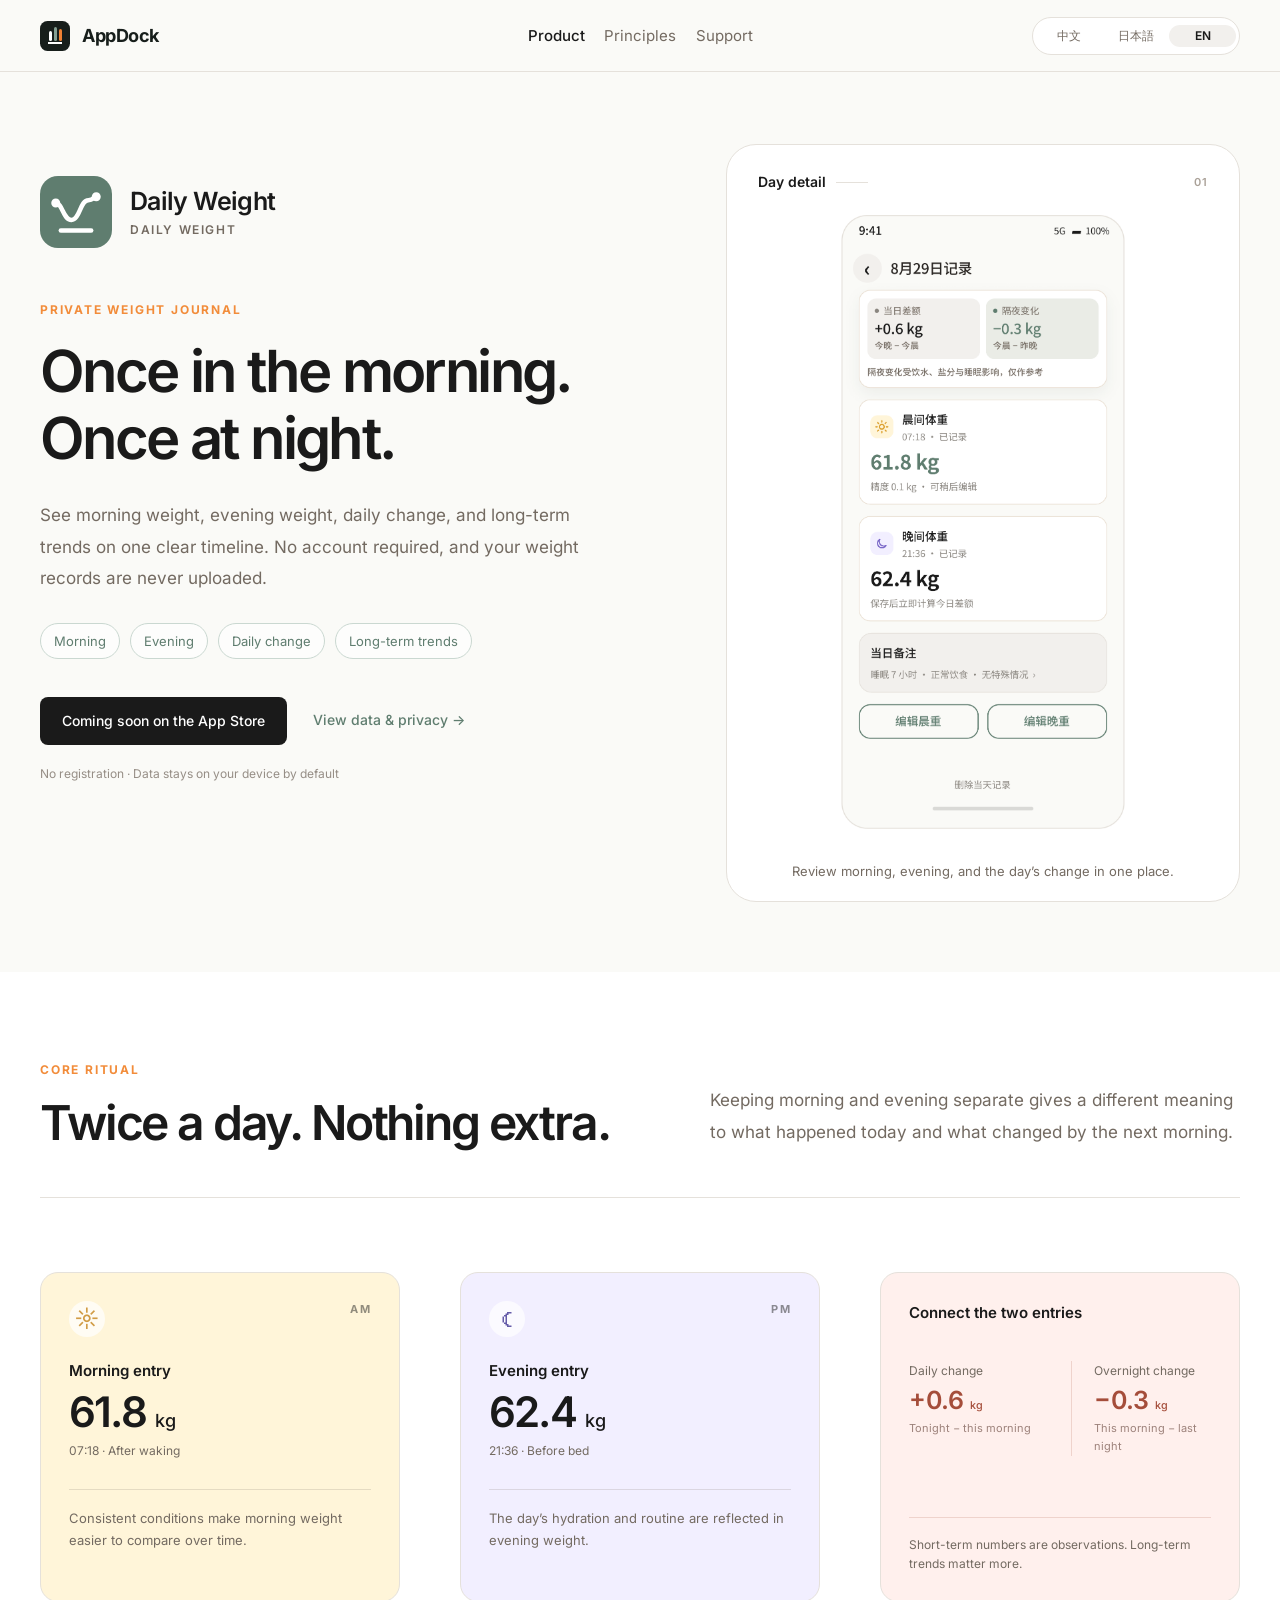
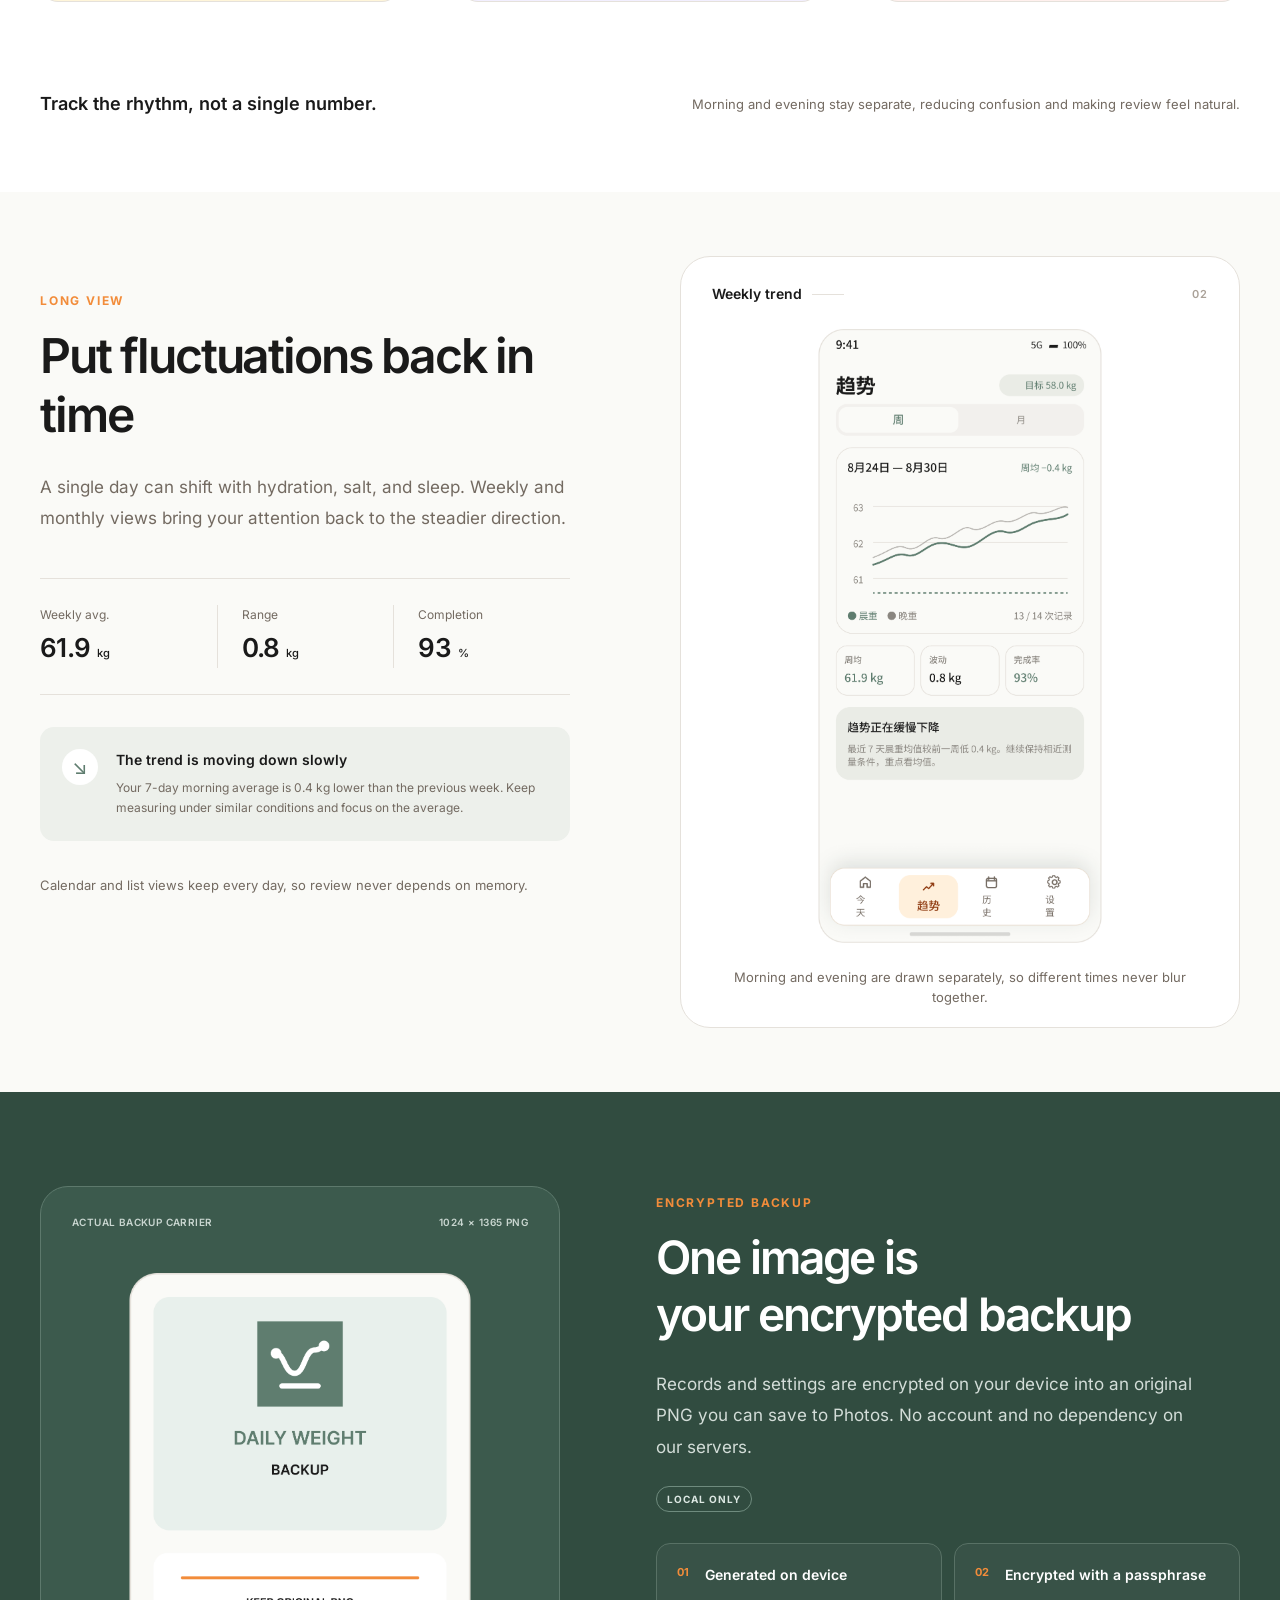
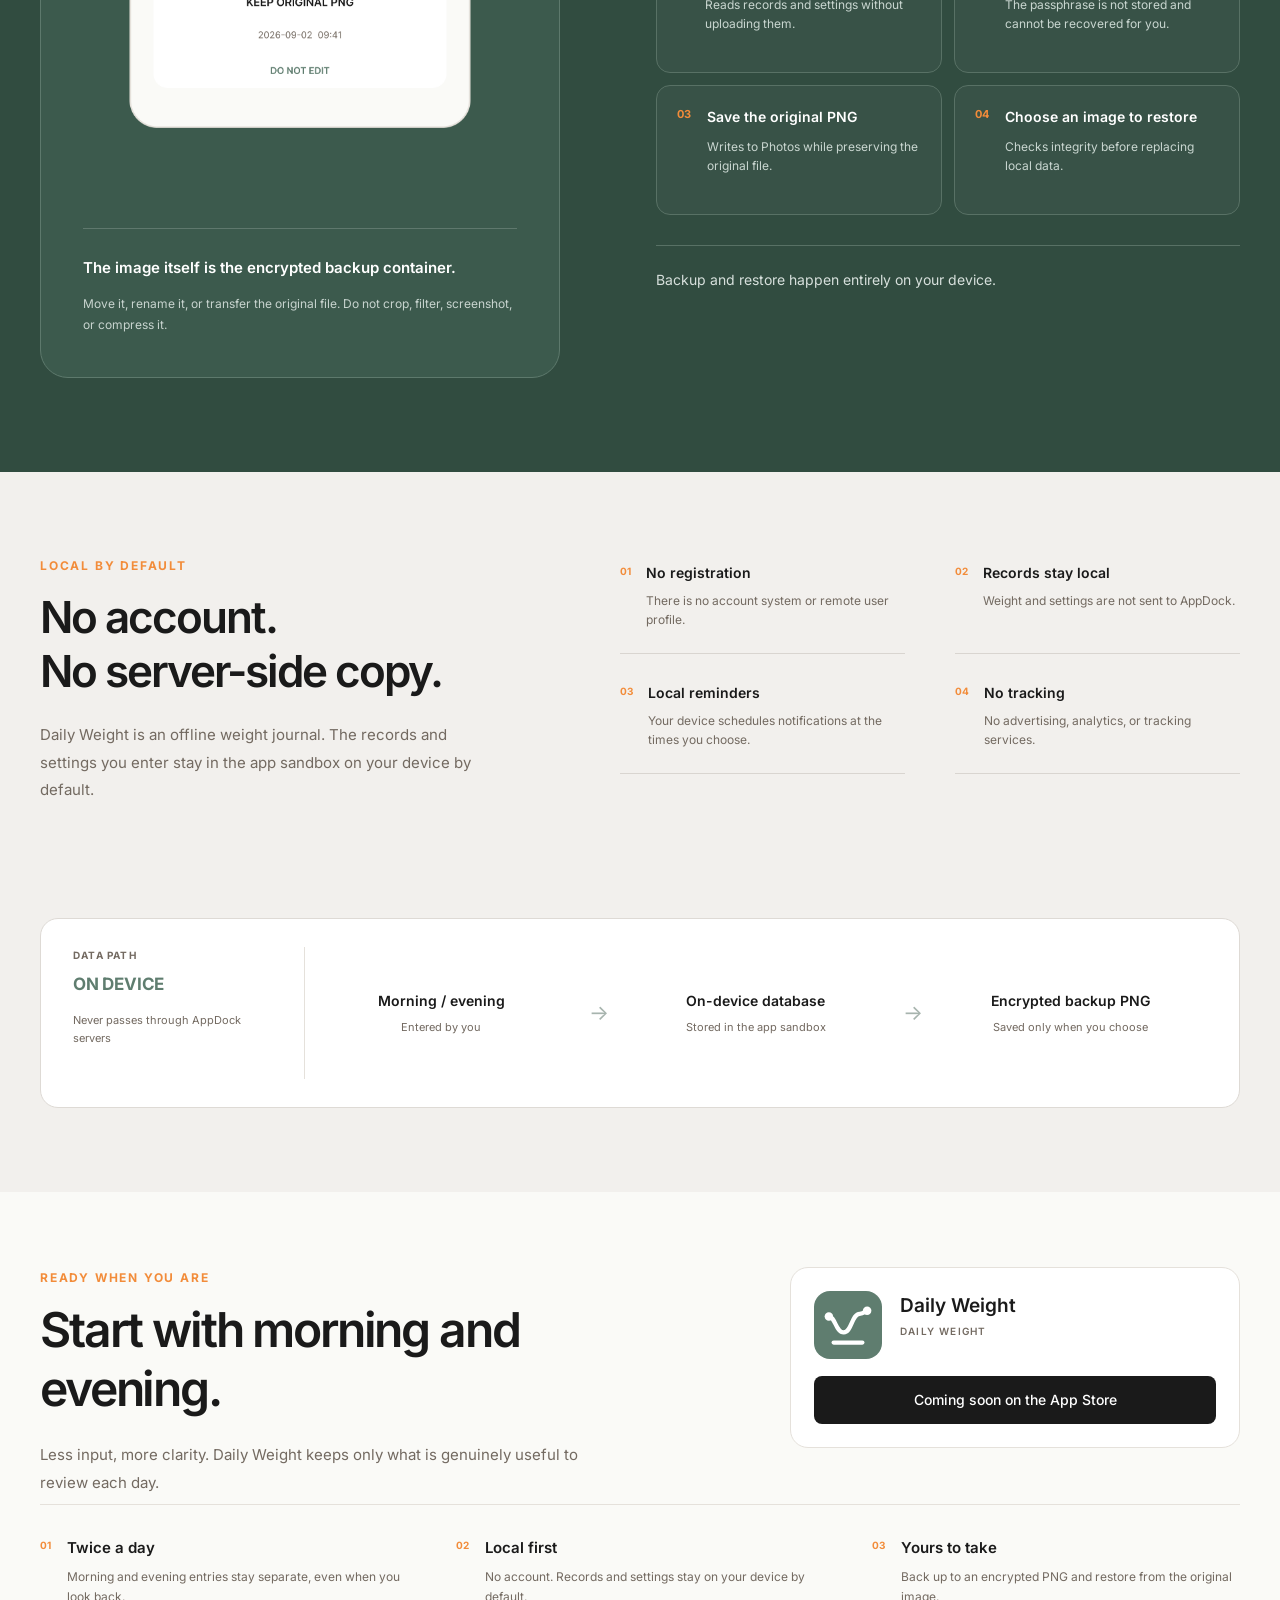
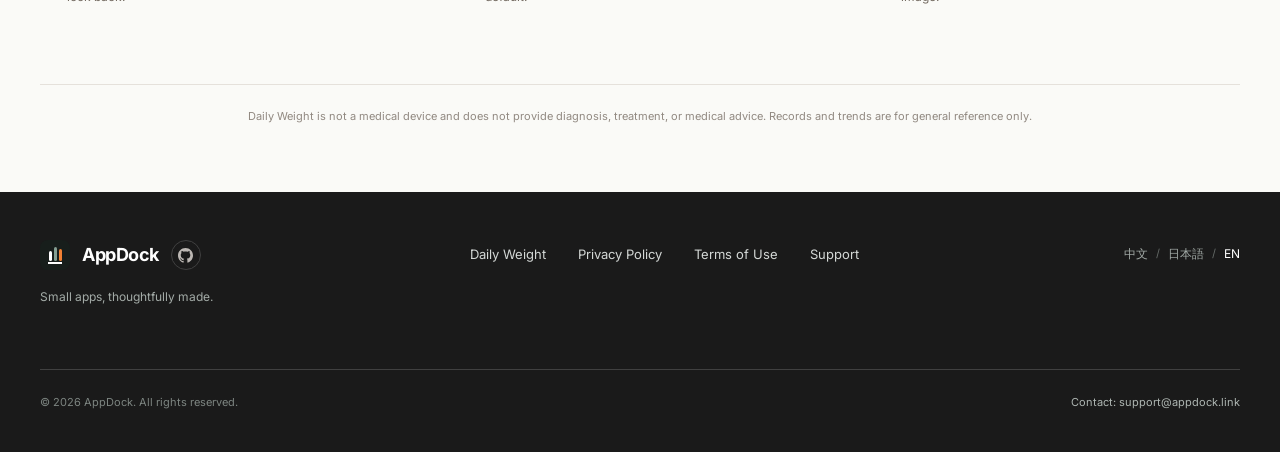
==== dailyWeight/index.html @ 4259194f "更新网页介绍" ====
<!doctype html>
<html lang="zh-CN">

<head>
  <meta charset="utf-8" />
  <meta name="viewport" content="width=device-width, initial-scale=1" />
  <meta name="theme-color" content="#fafaf7" />
  <meta name="description" content="朝夕体重是一款本地优先的早晚体重记录工具。无需账户，记录不上传，并支持加密 PNG 备份与恢复。"
    data-i18n-content="meta.description" />
  <meta property="og:type" content="website" />
  <meta property="og:site_name" content="AppDock" />
  <meta property="og:title" content="朝夕体重 — 每天早晚，各记一次" data-i18n-content="meta.title" />
  <meta property="og:description" content="把晨重、晚重、日内差额和长期趋势放在一条清晰的时间线上。" data-i18n-content="meta.descriptionShort" />
  <meta property="og:url" content="https://appdock.link/dailyWeight/" />
  <link rel="canonical" href="https://appdock.link/dailyWeight/" />
  <link rel="icon" href="./assets/images/app-icon.svg?v=3" type="image/svg+xml" sizes="any" />
  <link rel="alternate icon" href="./favicon.ico?v=1" sizes="32x32" />
  <link rel="apple-touch-icon" href="./apple-touch-icon.png?v=1" />
  <link rel="stylesheet" href="./styles.css" />
  <script src="./legal-documents.js" defer></script>
  <script src="./app.js" defer></script>
  <title data-i18n="meta.title">朝夕体重 — 每天早晚，各记一次</title>
</head>

<body>
  <a class="skip-link" href="#main" data-i18n="a11y.skip">跳到主要内容</a>

  <header class="site-header">
    <div class="header-inner">
      <a class="brand" href="../" aria-label="AppDock">
        <span class="brand-mark" aria-hidden="true">
          <span class="brand-bars">
            <i></i><i></i><i></i>
          </span>
          <span class="brand-baseline"></span>
        </span>
        <span class="brand-word">AppDock</span>
      </a>

      <nav class="main-nav" aria-label="Primary" data-i18n-aria-label="a11y.primaryNav">
        <a class="is-active" href="#product" data-i18n="nav.product">产品</a>
        <a href="#principles" data-i18n="nav.principles">设计原则</a>
        <a href="#support" data-i18n="nav.support">支持</a>
      </nav>

      <div class="language-switcher" role="group" aria-label="Language" data-i18n-aria-label="a11y.language">
        <button type="button" data-locale="zh-CN" aria-pressed="true">中文</button>
        <button type="button" data-locale="ja" aria-pressed="false">日本語</button>
        <button type="button" data-locale="en" aria-pressed="false">EN</button>
      </div>
    </div>
  </header>

  <main id="main">
    <section class="hero section-offwhite" id="product">
      <div class="section-inner hero-inner">
        <div class="hero-copy">
          <div class="product-lockup">
            <img class="product-icon" src="./assets/images/app-icon.svg" alt="" width="72" height="72" />
            <div>
              <p class="product-name" data-i18n="product.name">朝夕体重</p>
              <p class="product-name-en">DAILY WEIGHT</p>
            </div>
          </div>
          <p class="eyebrow" data-i18n="hero.eyebrow">PRIVATE WEIGHT JOURNAL</p>
          <h1 data-i18n="hero.title">每天早晚，各记一次。</h1>
          <p class="hero-description" data-i18n="hero.description">
            把晨重、晚重、日内差额和长期趋势放在一条清晰的时间线上。无需账户，也不上传你的体重记录。
          </p>
          <ul class="feature-chips" aria-label="Features" data-i18n-aria-label="a11y.features">
            <li data-i18n="hero.chipMorning">晨重</li>
            <li data-i18n="hero.chipEvening">晚重</li>
            <li data-i18n="hero.chipDelta">日内差额</li>
            <li data-i18n="hero.chipTrend">长期趋势</li>
          </ul>
          <div class="hero-actions">
            <span class="store-button" aria-disabled="true" data-i18n="common.comingSoon">App Store 即将上线</span>
            <a class="text-link" href="#privacy" data-i18n="hero.privacyLink">查看数据与隐私 →</a>
          </div>
          <p class="local-note" data-i18n="hero.localNote">无需注册 · 数据默认只保存在本机</p>
        </div>

        <figure class="product-stage hero-stage">
          <span class="stage-index">01</span>
          <div class="stage-heading">
            <span data-i18n="hero.stageTitle">一日详情</span>
            <i></i>
          </div>
          <img class="phone-screen" src="./assets/images/day-detail.png?v=3x" width="283" height="614" alt="朝夕体重的一日详情画面"
            data-i18n-alt="hero.stageAlt" />
          <figcaption data-i18n="hero.stageCaption">晨重、晚重与当日差额，在同一页完成回看。</figcaption>
        </figure>
      </div>
    </section>

    <section class="rhythm section-white" id="principles">
      <div class="section-inner rhythm-inner">
        <div class="section-heading rhythm-heading">
          <div>
            <p class="eyebrow" data-i18n="rhythm.eyebrow">CORE RITUAL</p>
            <h2 data-i18n="rhythm.title">一日两次，信息不过载</h2>
          </div>
          <p class="section-intro" data-i18n="rhythm.intro">
            朝与晚分别记录，让“当天发生了什么”和“下一次醒来发生了什么”拥有不同的含义。
          </p>
        </div>

        <div class="rhythm-cards">
          <article class="record-card morning-card">
            <div class="card-topline">
              <span class="time-symbol sun" aria-hidden="true">☼</span>
              <span class="period-code">AM</span>
            </div>
            <p class="card-kicker" data-i18n="rhythm.morningLabel">晨间记录</p>
            <p class="weight-value">61.8 <small>kg</small></p>
            <p class="record-meta" data-i18n="rhythm.morningMeta">07:18 · 起床后</p>
            <div class="card-rule"></div>
            <p class="card-copy" data-i18n="rhythm.morningCopy">固定条件，让晨重更适合长期比较。</p>
          </article>

          <article class="record-card evening-card">
            <div class="card-topline">
              <span class="time-symbol moon" aria-hidden="true">☾</span>
              <span class="period-code">PM</span>
            </div>
            <p class="card-kicker" data-i18n="rhythm.eveningLabel">晚间记录</p>
            <p class="weight-value">62.4 <small>kg</small></p>
            <p class="record-meta" data-i18n="rhythm.eveningMeta">21:36 · 睡前</p>
            <div class="card-rule"></div>
            <p class="card-copy" data-i18n="rhythm.eveningCopy">同一天的饮水与作息，会反映在晚重中。</p>
          </article>

          <article class="record-card summary-card">
            <p class="card-kicker" data-i18n="rhythm.summaryLabel">把两次记录连起来</p>
            <dl class="delta-list">
              <div>
                <dt data-i18n="rhythm.dayDelta">当天差额</dt>
                <dd>+0.6 <small>kg</small></dd>
                <span data-i18n="rhythm.dayDeltaFormula">今晚 − 今晨</span>
              </div>
              <div>
                <dt data-i18n="rhythm.overnightDelta">隔夜变化</dt>
                <dd>−0.3 <small>kg</small></dd>
                <span data-i18n="rhythm.overnightFormula">今晨 − 昨晚</span>
              </div>
            </dl>
            <p class="summary-note" data-i18n="rhythm.summaryNote">短期数值仅供观察，长期趋势更重要。</p>
          </article>
        </div>

        <div class="rhythm-bottom">
          <p data-i18n="rhythm.bottomTitle">记录的是节律，不是一次性的数字。</p>
          <span data-i18n="rhythm.bottomCopy">晨重与晚重分开呈现，减少误读，也让回看更自然。</span>
        </div>
      </div>
    </section>

    <section class="trends section-offwhite">
      <div class="section-inner trends-inner">
        <div class="trends-copy">
          <p class="eyebrow" data-i18n="trends.eyebrow">LONG VIEW</p>
          <h2 data-i18n="trends.title">把波动放回时间里</h2>
          <p class="section-intro" data-i18n="trends.intro">
            单日变化容易受到饮水、盐分和作息影响。周与月的视图，把注意力重新放到更稳定的方向上。
          </p>
          <dl class="metrics">
            <div>
              <dt data-i18n="trends.weekAverage">周均</dt>
              <dd>61.9 <small>kg</small></dd>
            </div>
            <div>
              <dt data-i18n="trends.fluctuation">波动</dt>
              <dd>0.8 <small>kg</small></dd>
            </div>
            <div>
              <dt data-i18n="trends.completion">完成率</dt>
              <dd>93 <small>%</small></dd>
            </div>
          </dl>
          <div class="insight-card">
            <span class="insight-mark" aria-hidden="true">↘</span>
            <div>
              <p data-i18n="trends.insightTitle">趋势正在缓慢下降</p>
              <span data-i18n="trends.insightCopy">最近 7 天晨重均值较前一周低 0.4 kg。继续保持相近测量条件，重点看均值。</span>
            </div>
          </div>
          <p class="history-note" data-i18n="trends.historyNote">日历与列表保留每一天，回看时不必依赖记忆。</p>
        </div>

        <figure class="product-stage trends-stage">
          <span class="stage-index">02</span>
          <div class="stage-heading">
            <span data-i18n="trends.stageTitle">周趋势</span>
            <i></i>
          </div>
          <img class="phone-screen" src="./assets/images/weekly-trend.png?v=3x" width="283" height="614"
            alt="朝夕体重的周趋势画面" data-i18n-alt="trends.stageAlt" />
          <figcaption data-i18n="trends.stageCaption">晨重与晚重分开绘制，避免把两个时段混为一谈。</figcaption>
        </figure>
      </div>
    </section>

    <section class="backup">
      <div class="section-inner backup-inner">
        <figure class="backup-stage">
          <div class="backup-stage-head">
            <span>ACTUAL BACKUP CARRIER</span>
            <span>1024 × 1365 PNG</span>
          </div>
          <img id="backup-carrier" src="./assets/images/backup-zh-CN.png?v=3x" width="341" height="455"
            alt="朝夕体重加密备份 PNG" data-i18n-alt="backup.imageAlt" />
          <figcaption>
            <strong data-i18n="backup.annotation">这张图片本身就是加密备份容器。</strong>
            <span data-i18n="backup.rules">可以移动、重命名或作为原始文件传输；不要裁剪、滤镜、截图或压缩。</span>
          </figcaption>
        </figure>

        <div class="backup-copy">
          <p class="eyebrow" data-i18n="backup.eyebrow">ENCRYPTED BACKUP</p>
          <h2>
            <span data-i18n="backup.titleLine1">一张图片，</span><br />
            <span data-i18n="backup.titleLine2">就是你的加密备份</span>
          </h2>
          <p class="section-intro" data-i18n="backup.intro">
            记录与设置在设备上被加密，生成一张可以保存到系统相册的原始 PNG。没有账号，也不依赖我们的服务器。
          </p>
          <span class="local-badge">LOCAL ONLY</span>
          <ol class="backup-steps">
            <li>
              <span>01</span>
              <div><strong data-i18n="backup.step1Title">在本机生成</strong>
                <p data-i18n="backup.step1Copy">读取记录与设置，不上传。</p>
              </div>
            </li>
            <li>
              <span>02</span>
              <div><strong data-i18n="backup.step2Title">使用口令加密</strong>
                <p data-i18n="backup.step2Copy">口令不保存，也无法代找回。</p>
              </div>
            </li>
            <li>
              <span>03</span>
              <div><strong data-i18n="backup.step3Title">保存原始 PNG</strong>
                <p data-i18n="backup.step3Copy">写入系统相册，保留原图。</p>
              </div>
            </li>
            <li>
              <span>04</span>
              <div><strong data-i18n="backup.step4Title">选择图片恢复</strong>
                <p data-i18n="backup.step4Copy">验证完整性后再覆盖本机数据。</p>
              </div>
            </li>
          </ol>
          <p class="backup-bottom" data-i18n="backup.bottom">备份与恢复，全程在你的设备上完成。</p>
        </div>
      </div>
    </section>

    <section class="privacy" id="privacy">
      <div class="section-inner privacy-inner">
        <div class="privacy-copy">
          <p class="eyebrow" data-i18n="privacy.eyebrow">LOCAL BY DEFAULT</p>
          <h2>
            <span data-i18n="privacy.titleLine1">没有账户，</span><br />
            <span data-i18n="privacy.titleLine2">也没有服务器副本</span>
          </h2>
          <p class="section-intro" data-i18n="privacy.intro">
            朝夕体重是一款离线体重记录工具。你输入的记录与设置默认只保存在设备的 App 沙盒中。
          </p>
        </div>

        <ol class="privacy-facts">
          <li><span>01</span>
            <div><strong data-i18n="privacy.fact1Title">无需注册</strong>
              <p data-i18n="privacy.fact1Copy">没有账号体系或远程用户档案。</p>
            </div>
          </li>
          <li><span>02</span>
            <div><strong data-i18n="privacy.fact2Title">记录不上传</strong>
              <p data-i18n="privacy.fact2Copy">体重与设置不发送到 AppDock。</p>
            </div>
          </li>
          <li><span>03</span>
            <div><strong data-i18n="privacy.fact3Title">本地提醒</strong>
              <p data-i18n="privacy.fact3Copy">由设备按设定时间安排通知。</p>
            </div>
          </li>
          <li><span>04</span>
            <div><strong data-i18n="privacy.fact4Title">不做追踪</strong>
              <p data-i18n="privacy.fact4Copy">没有广告、分析或追踪服务。</p>
            </div>
          </li>
        </ol>

        <div class="data-path" aria-label="Data path" data-i18n-aria-label="privacy.dataPathLabel">
          <div class="data-path-title">
            <span>DATA PATH</span>
            <strong>ON DEVICE</strong>
            <p data-i18n="privacy.serverNote">不经过 AppDock 服务器</p>
          </div>
          <div class="path-node">
            <strong data-i18n="privacy.inputTitle">晨重 / 晚重</strong>
            <span data-i18n="privacy.inputCopy">用户主动输入</span>
          </div>
          <i class="path-arrow" aria-hidden="true">→</i>
          <div class="path-node">
            <strong data-i18n="privacy.databaseTitle">本机数据库</strong>
            <span data-i18n="privacy.databaseCopy">保存在 App 沙盒</span>
          </div>
          <i class="path-arrow" aria-hidden="true">→</i>
          <div class="path-node">
            <strong data-i18n="privacy.pngTitle">加密备份 PNG</strong>
            <span data-i18n="privacy.pngCopy">用户主动保存</span>
          </div>
        </div>
      </div>
    </section>

    <section class="closing" id="support">
      <div class="section-inner closing-inner">
        <div class="closing-copy">
          <p class="eyebrow" data-i18n="closing.eyebrow">READY WHEN YOU ARE</p>
          <h2 data-i18n="closing.title">从今天开始，记录早晚。</h2>
          <p class="section-intro" data-i18n="closing.intro">少一点输入，多一点清楚。朝夕体重只保留每天真正需要回看的信息。</p>
        </div>
        <div class="closing-product">
          <img src="./assets/images/app-icon.svg" alt="" width="68" height="68" />
          <div>
            <strong data-i18n="product.name">朝夕体重</strong>
            <span>DAILY WEIGHT</span>
          </div>
          <span class="store-button" aria-disabled="true" data-i18n="common.comingSoon">App Store 即将上线</span>
        </div>
        <ol class="promises">
          <li><span>01</span>
            <div><strong data-i18n="closing.promise1Title">每天两次</strong>
              <p data-i18n="closing.promise1Copy">晨重与晚重分开记录，回看不混淆。</p>
            </div>
          </li>
          <li><span>02</span>
            <div><strong data-i18n="closing.promise2Title">本地优先</strong>
              <p data-i18n="closing.promise2Copy">无需账号，记录与设置默认留在设备。</p>
            </div>
          </li>
          <li><span>03</span>
            <div><strong data-i18n="closing.promise3Title">可以带走</strong>
              <p data-i18n="closing.promise3Copy">用加密 PNG 备份，并从原图恢复。</p>
            </div>
          </li>
        </ol>
        <p class="medical-note" data-i18n="closing.medicalNote">
          朝夕体重不是医疗器械，不提供诊断、治疗或医疗建议；记录与趋势仅供一般参考。
        </p>
      </div>
    </section>
  </main>

  <footer class="site-footer">
    <div class="section-inner footer-inner">
      <div class="footer-brand">
        <div class="footer-brand-row">
          <a class="brand brand-dark" href="../" aria-label="AppDock">
            <span class="brand-mark" aria-hidden="true"><span class="brand-bars"><i></i><i></i><i></i></span><span
                class="brand-baseline"></span></span>
            <span class="brand-word">AppDock</span>
          </a>
          <a class="footer-github-link" href="https://github.com/LinHaobo0221" target="_blank" rel="noopener noreferrer"
            aria-label="GitHub — LinHaobo0221" title="GitHub — LinHaobo0221">
            <img src="../assets/social/github-mark.svg" alt="" width="15" height="15" />
          </a>
        </div>
        <p>Small apps, thoughtfully made.</p>
      </div>
      <nav class="footer-nav" aria-label="Footer" data-i18n-aria-label="a11y.footerNav">
        <a href="#product" data-i18n="product.name">朝夕体重</a>
        <button type="button" data-i18n="footer.privacy" data-legal-open="privacy" aria-haspopup="dialog"
          aria-controls="legal-modal">隐私政策</button>
        <button type="button" data-i18n="footer.terms" data-legal-open="terms" aria-haspopup="dialog"
          aria-controls="legal-modal">使用条款</button>
        <a href="mailto:support@appdock.link" data-i18n="nav.support">支持</a>
      </nav>
      <div class="footer-languages" aria-label="Language" data-i18n-aria-label="a11y.language">
        <button type="button" data-locale="zh-CN">中文</button><span>/</span>
        <button type="button" data-locale="ja">日本語</button><span>/</span>
        <button type="button" data-locale="en">EN</button>
      </div>
      <div class="footer-bottom">
        <span>© 2026 AppDock. All rights reserved.</span>
        <a class="footer-contact" href="mailto:support@appdock.link">
          <span data-i18n="footer.contact">联系我们：</span><span>support@appdock.link</span>
        </a>
      </div>
    </div>
  </footer>

  <div class="legal-modal" id="legal-modal" hidden>
    <div class="legal-modal-backdrop" data-legal-dismiss aria-hidden="true"></div>
    <section class="legal-dialog" role="dialog" aria-modal="true" aria-labelledby="legal-dialog-title" tabindex="-1">
      <header class="legal-dialog-header">
        <div>
          <p class="legal-dialog-eyebrow">APPDOCK / DAILY WEIGHT</p>
          <h2 id="legal-dialog-title" data-legal-title>隐私政策与使用条款</h2>
        </div>
        <button class="legal-close-button" type="button" data-legal-dismiss>
          <span data-legal-close-label>关闭</span>
          <svg width="16" height="16" viewBox="0 0 16 16" fill="none" aria-hidden="true">
            <path d="M3.5 3.5L12.5 12.5M12.5 3.5L3.5 12.5" stroke="currentColor" stroke-width="1.5"
              stroke-linecap="round" />
          </svg>
        </button>
      </header>

      <div class="legal-tabs" role="tablist">
        <button id="legal-tab-privacy" type="button" role="tab" data-legal-tab="privacy"
          aria-controls="legal-document-panel" aria-selected="true" tabindex="0">隐私政策</button>
        <button id="legal-tab-terms" type="button" role="tab" data-legal-tab="terms"
          aria-controls="legal-document-panel" aria-selected="false" tabindex="-1">使用条款</button>
      </div>

      <div class="legal-document-scroll" id="legal-document-panel" role="tabpanel" aria-labelledby="legal-tab-privacy"
        tabindex="0">
        <p class="legal-effective-date" data-legal-effective-date>生效日期：2026年9月2日</p>
        <div class="legal-document-sections" data-legal-sections></div>
      </div>
    </section>
  </div>
</body>

</html>
---- dailyWeight/styles.css ----
@font-face {
  font-family: "AppDock Inter";
  src: url("./assets/fonts/inter-400.ttf") format("truetype");
  font-style: normal;
  font-weight: 400;
  font-display: swap;
}

@font-face {
  font-family: "AppDock Inter";
  src: url("./assets/fonts/inter-500.ttf") format("truetype");
  font-style: normal;
  font-weight: 500;
  font-display: swap;
}

@font-face {
  font-family: "AppDock Inter";
  src: url("./assets/fonts/inter-600.ttf") format("truetype");
  font-style: normal;
  font-weight: 600;
  font-display: swap;
}

@font-face {
  font-family: "AppDock Inter";
  src: url("./assets/fonts/inter-700.ttf") format("truetype");
  font-style: normal;
  font-weight: 700;
  font-display: swap;
}

:root {
  --paper: #fafaf7;
  --white: #ffffff;
  --ink: #1a1a1a;
  --muted: #736a61;
  --green: #5f7d6f;
  --deep-green: #314c40;
  --stage-green: #3c5a4d;
  --green-border: #5d796c;
  --green-soft: #e8f0ec;
  --gray-soft: #f2f0ed;
  --border: #e5e1db;
  --orange: #f28c3a;
  --morning: #fff5d9;
  --morning-accent: #d19c45;
  --evening: #f2efff;
  --evening-accent: #645ba8;
  --delta: #fff0ed;
  --delta-accent: #a54d3a;
  --footer: #1a1a1a;
  --footer-muted: #a3aba7;
  --footer-rule: #404040;
  --font-latin: "AppDock Inter", Inter, -apple-system, BlinkMacSystemFont, "Segoe UI", sans-serif;
  --font-zh: "Noto Sans SC", "PingFang SC", "Microsoft YaHei", "Helvetica Neue", sans-serif;
  --font-ja: "Noto Sans JP", "Hiragino Sans", "Yu Gothic", YuGothic, "Helvetica Neue", sans-serif;
  --font-body: var(--font-zh);
}

html[lang="ja"] {
  --font-body: var(--font-ja);
}

html[lang="en"] {
  --font-body: var(--font-latin);
}

*,
*::before,
*::after {
  box-sizing: border-box;
}

html {
  scroll-behavior: smooth;
  background: var(--paper);
}

body {
  margin: 0;
  min-width: 320px;
  color: var(--ink);
  background: var(--paper);
  font-family: var(--font-body);
  font-size: 16px;
  line-height: 1.6;
  -webkit-font-smoothing: antialiased;
  text-rendering: optimizeLegibility;
}

body,
button,
a {
  font-family: var(--font-body);
}

button,
a {
  -webkit-tap-highlight-color: transparent;
}

a {
  color: inherit;
  text-decoration: none;
}

button {
  border: 0;
}

img {
  display: block;
  max-width: 100%;
}

p,
h1,
h2,
figure,
dl,
dd,
ol,
ul {
  margin: 0;
}

ol,
ul {
  padding: 0;
  list-style: none;
}

.skip-link {
  position: fixed;
  z-index: 100;
  top: 12px;
  left: 12px;
  padding: 8px 14px;
  color: var(--white);
  background: var(--ink);
  border-radius: 6px;
  transform: translateY(-150%);
}

.skip-link:focus {
  transform: translateY(0);
}

:focus-visible {
  outline: 2px solid var(--orange);
  outline-offset: 3px;
}

.section-inner,
.header-inner {
  position: relative;
  width: min(1200px, calc(100% - 48px));
  height: 100%;
  margin-inline: auto;
}

.site-header {
  position: relative;
  z-index: 20;
  height: 72px;
  background: var(--paper);
  border-bottom: 1px solid var(--border);
}

.header-inner {
  display: flex;
  align-items: center;
  justify-content: space-between;
}

.brand {
  display: inline-flex;
  align-items: center;
  gap: 12px;
  flex: 0 0 auto;
}

.brand-mark {
  display: flex;
  width: 30px;
  height: 30px;
  flex-direction: column;
  align-items: center;
  justify-content: center;
  gap: 1px;
  border-radius: 7.5px;
  background: #171e1b;
}

.brand-bars {
  display: flex;
  height: 14px;
  align-items: flex-end;
  gap: 2px;
}

.brand-bars i {
  display: block;
  width: 3px;
  border-radius: 2px;
}

.brand-bars i:nth-child(1) {
  height: 10px;
  background: #fff;
}

.brand-bars i:nth-child(2) {
  height: 14px;
  background: #849f92;
}

.brand-bars i:nth-child(3) {
  height: 12px;
  background: #f08133;
}

.brand-baseline {
  display: block;
  width: 14px;
  height: 2px;
  background: #fff;
}

.brand-word {
  color: #171e1b;
  font-family: var(--font-latin);
  font-size: 18px;
  font-weight: 700;
  line-height: 1;
  letter-spacing: -0.5px;
}

.main-nav {
  position: absolute;
  left: 50%;
  display: flex;
  align-items: center;
  gap: 16px;
  transform: translateX(-50%);
}

.main-nav a {
  min-width: 64px;
  padding-block: 20px;
  color: var(--muted);
  font-size: 15px;
  line-height: 24px;
  text-align: center;
}

.main-nav a.is-active {
  color: var(--ink);
  font-weight: 500;
}

.language-switcher {
  display: grid;
  width: 208px;
  height: 38px;
  grid-template-columns: repeat(3, 1fr);
  align-items: center;
  padding: 3px;
  border: 1px solid var(--border);
  border-radius: 19px;
  background: var(--white);
}

.language-switcher button,
.footer-languages button {
  cursor: pointer;
  color: var(--muted);
  background: transparent;
  font-family: var(--font-latin);
  font-size: 12px;
  line-height: 20px;
}

.language-switcher button[aria-pressed="true"] {
  color: var(--ink);
  background: var(--gray-soft);
  border-radius: 15px;
  font-weight: 600;
}

.section-offwhite {
  background: var(--paper);
}

.section-white {
  background: var(--white);
}

.eyebrow {
  color: var(--orange);
  font-family: var(--font-latin);
  font-size: 12px;
  font-weight: 700;
  line-height: 1.4;
  letter-spacing: 1.8px;
}

h1,
h2 {
  font-weight: 600;
  letter-spacing: -0.045em;
}

h1 {
  font-size: 58px;
  line-height: 1.16;
}

h2 {
  font-size: 48px;
  line-height: 1.24;
}

.section-intro,
.hero-description {
  color: var(--muted);
  font-size: 17px;
  line-height: 1.85;
}

.hero {
  height: 900px;
  overflow: hidden;
}

.hero-copy {
  position: absolute;
  top: 104px;
  left: 0;
  width: 590px;
}

.product-lockup {
  display: flex;
  align-items: center;
  gap: 18px;
  margin-bottom: 54px;
}

.product-icon {
  width: 72px;
  height: 72px;
  flex: 0 0 auto;
  border-radius: 18px;
}

.product-name {
  font-size: 25px;
  font-weight: 600;
  line-height: 1.3;
  letter-spacing: -0.03em;
}

.product-name-en {
  margin-top: 4px;
  color: var(--muted);
  font-family: var(--font-latin);
  font-size: 12px;
  font-weight: 600;
  line-height: 1.4;
  letter-spacing: 1.6px;
}

.hero-copy h1 {
  margin-top: 19px;
}

.hero-description {
  width: 545px;
  margin-top: 28px;
}

.feature-chips {
  display: flex;
  flex-wrap: wrap;
  gap: 10px;
  margin-top: 28px;
}

.feature-chips li {
  padding: 7px 13px;
  color: var(--green);
  border: 1px solid #cad8d1;
  border-radius: 999px;
  background: rgba(255, 255, 255, 0.7);
  font-size: 13px;
  line-height: 20px;
}

.hero-actions {
  display: flex;
  align-items: center;
  gap: 26px;
  margin-top: 38px;
}

.store-button {
  display: inline-flex;
  min-height: 48px;
  align-items: center;
  justify-content: center;
  padding: 0 22px;
  color: var(--white);
  border-radius: 8px;
  background: var(--ink);
  font-size: 14px;
  font-weight: 500;
  line-height: 1;
}

.text-link {
  color: var(--green);
  font-size: 14px;
  font-weight: 500;
}

.local-note {
  margin-top: 19px;
  color: #968e86;
  font-size: 12px;
}

.product-stage {
  position: absolute;
  overflow: hidden;
  border: 1px solid var(--border);
  border-radius: 30px;
  background: var(--white);
}

.hero-stage {
  top: 72px;
  right: 0;
  width: 514px;
  height: 758px;
}

.stage-index {
  position: absolute;
  z-index: 2;
  top: 29px;
  right: 31px;
  color: #aaa198;
  font-family: var(--font-latin);
  font-size: 11px;
  font-weight: 600;
  letter-spacing: 1px;
}

.stage-heading {
  position: absolute;
  z-index: 2;
  top: 26px;
  left: 31px;
  display: flex;
  align-items: center;
  gap: 10px;
  color: var(--ink);
  font-size: 14px;
  font-weight: 600;
}

.stage-heading i {
  display: block;
  width: 32px;
  height: 1px;
  background: var(--border);
}

.phone-screen {
  position: absolute;
  left: 50%;
  width: 283px;
  height: 614px;
  object-fit: contain;
  transform: translateX(-50%);
}

.hero-stage .phone-screen {
  top: 70px;
}

.product-stage figcaption {
  position: absolute;
  right: 28px;
  bottom: 20px;
  left: 28px;
  color: var(--muted);
  font-size: 13px;
  line-height: 1.55;
  text-align: center;
}

.rhythm {
  height: 820px;
}

.rhythm-heading {
  position: absolute;
  top: 90px;
  left: 0;
  display: grid;
  width: 100%;
  grid-template-columns: 1fr 530px;
  gap: 100px;
  align-items: end;
  padding-bottom: 45px;
  border-bottom: 1px solid var(--border);
}

.section-heading h2 {
  margin-top: 14px;
}

.rhythm-heading .section-intro {
  padding-bottom: 4px;
}

.rhythm-cards {
  position: absolute;
  top: 300px;
  left: 0;
  display: grid;
  width: 100%;
  grid-template-columns: repeat(3, 1fr);
  gap: 60px;
}

.record-card {
  position: relative;
  height: 330px;
  padding: 28px;
  overflow: hidden;
  border: 1px solid var(--border);
  border-radius: 18px;
}

.morning-card {
  background: var(--morning);
}

.evening-card {
  background: var(--evening);
}

.summary-card {
  background: var(--delta);
}

.card-topline {
  display: flex;
  align-items: flex-start;
  justify-content: space-between;
}

.time-symbol {
  display: inline-flex;
  width: 36px;
  height: 36px;
  align-items: center;
  justify-content: center;
  border-radius: 50%;
  background: rgba(255, 255, 255, 0.72);
  font-family: var(--font-latin);
  font-size: 24px;
  line-height: 1;
}

.sun {
  color: var(--morning-accent);
}

.moon {
  color: var(--evening-accent);
}

.period-code {
  color: rgba(26, 26, 26, 0.48);
  font-family: var(--font-latin);
  font-size: 11px;
  font-weight: 700;
  letter-spacing: 1.5px;
}

.card-kicker {
  margin-top: 22px;
  font-size: 15px;
  font-weight: 600;
}

.weight-value {
  margin-top: 4px;
  font-family: var(--font-latin);
  font-size: 42px;
  font-weight: 600;
  line-height: 1.2;
  letter-spacing: -1.8px;
}

.weight-value small,
.delta-list dd small,
.metrics dd small {
  font-size: 0.43em;
  font-weight: 500;
  letter-spacing: 0;
}

.record-meta {
  margin-top: 4px;
  color: var(--muted);
  font-size: 12px;
}

.card-rule {
  height: 1px;
  margin-top: 28px;
  background: rgba(115, 106, 97, 0.19);
}

.card-copy {
  margin-top: 17px;
  color: var(--muted);
  font-size: 13px;
  line-height: 1.7;
}

.summary-card .card-kicker {
  margin-top: 0;
}

.delta-list {
  display: grid;
  grid-template-columns: 1fr 1fr;
  gap: 22px;
  margin-top: 36px;
}

.delta-list > div + div {
  padding-left: 22px;
  border-left: 1px solid rgba(165, 77, 58, 0.18);
}

.delta-list dt {
  color: var(--muted);
  font-size: 12px;
}

.delta-list dd {
  margin-top: 5px;
  color: var(--delta-accent);
  font-family: var(--font-latin);
  font-size: 25px;
  font-weight: 600;
  line-height: 1.25;
}

.delta-list span {
  display: block;
  margin-top: 4px;
  color: #9d827b;
  font-size: 11px;
}

.summary-note {
  position: absolute;
  right: 28px;
  bottom: 28px;
  left: 28px;
  padding-top: 17px;
  color: var(--muted);
  border-top: 1px solid rgba(165, 77, 58, 0.18);
  font-size: 12px;
}

.rhythm-bottom {
  position: absolute;
  right: 0;
  bottom: 73px;
  left: 0;
  display: flex;
  align-items: center;
  justify-content: space-between;
}

.rhythm-bottom p {
  font-size: 18px;
  font-weight: 600;
}

.rhythm-bottom span {
  color: var(--muted);
  font-size: 13px;
}

.trends {
  height: 900px;
  overflow: hidden;
}

.trends-copy {
  position: absolute;
  top: 101px;
  left: 0;
  width: 530px;
}

.trends-copy h2 {
  margin-top: 16px;
}

.trends-copy > .section-intro {
  margin-top: 27px;
}

.metrics {
  display: grid;
  grid-template-columns: repeat(3, 1fr);
  margin-top: 43px;
  padding-block: 26px;
  border-top: 1px solid var(--border);
  border-bottom: 1px solid var(--border);
}

.metrics > div + div {
  padding-left: 24px;
  border-left: 1px solid var(--border);
}

.metrics dt {
  color: var(--muted);
  font-size: 12px;
}

.metrics dd {
  margin-top: 3px;
  font-family: var(--font-latin);
  font-size: 26px;
  font-weight: 600;
  letter-spacing: -0.6px;
}

.insight-card {
  display: flex;
  gap: 18px;
  margin-top: 32px;
  padding: 22px;
  border-radius: 14px;
  background: #edf0eb;
}

.insight-mark {
  display: flex;
  width: 36px;
  height: 36px;
  flex: 0 0 auto;
  align-items: center;
  justify-content: center;
  color: var(--green);
  border-radius: 50%;
  background: var(--white);
  font-family: var(--font-latin);
  font-size: 20px;
}

.insight-card p {
  font-size: 14px;
  font-weight: 600;
}

.insight-card div > span {
  display: block;
  margin-top: 6px;
  color: var(--muted);
  font-size: 12px;
  line-height: 1.7;
}

.history-note {
  margin-top: 34px;
  color: var(--muted);
  font-size: 13px;
}

.trends-stage {
  top: 64px;
  right: 0;
  width: 560px;
  height: 772px;
}

.trends-stage .phone-screen {
  top: 72px;
}

.backup {
  height: 980px;
  color: var(--white);
  overflow: hidden;
  background: var(--deep-green);
}

.backup-stage {
  position: absolute;
  top: 94px;
  left: 0;
  width: 520px;
  height: 792px;
  overflow: hidden;
  border: 1px solid var(--green-border);
  border-radius: 28px;
  background: var(--stage-green);
}

.backup-stage-head {
  position: absolute;
  top: 27px;
  right: 31px;
  left: 31px;
  display: flex;
  justify-content: space-between;
  color: #c9d6d0;
  font-family: var(--font-latin);
  font-size: 10px;
  font-weight: 600;
  letter-spacing: 0.4px;
}

.backup-stage > img {
  position: absolute;
  top: 86px;
  left: 50%;
  width: 341px;
  height: 455px;
  object-fit: contain;
  transform: translateX(-50%);
}

.backup-stage figcaption {
  position: absolute;
  right: 42px;
  bottom: 42px;
  left: 42px;
  padding-top: 27px;
  border-top: 1px solid rgba(255, 255, 255, 0.18);
}

.backup-stage figcaption strong,
.backup-stage figcaption span {
  display: block;
}

.backup-stage figcaption strong {
  font-size: 15px;
  font-weight: 600;
}

.backup-stage figcaption span {
  margin-top: 13px;
  color: #c8d4cf;
  font-size: 12px;
  line-height: 1.75;
}

.backup-copy {
  position: absolute;
  top: 103px;
  right: 0;
  width: 584px;
}

.backup-copy h2 {
  margin-top: 17px;
  color: var(--white);
  font-size: 46px;
}

.backup-copy > .section-intro {
  width: 555px;
  margin-top: 26px;
  color: #d3ddd8;
}

.local-badge {
  display: inline-flex;
  height: 26px;
  align-items: center;
  margin-top: 23px;
  padding-inline: 10px;
  color: #dce7e2;
  border: 1px solid #6f8b7e;
  border-radius: 999px;
  font-family: var(--font-latin);
  font-size: 10px;
  font-weight: 700;
  letter-spacing: 1px;
}

.backup-steps {
  display: grid;
  grid-template-columns: repeat(2, 1fr);
  gap: 12px;
  margin-top: 31px;
}

.backup-steps li {
  display: flex;
  min-height: 130px;
  gap: 16px;
  padding: 20px;
  border: 1px solid #587165;
  border-radius: 14px;
  background: rgba(255, 255, 255, 0.035);
}

.backup-steps li > span {
  color: var(--orange);
  font-family: var(--font-latin);
  font-size: 11px;
  font-weight: 700;
}

.backup-steps strong {
  display: block;
  font-size: 14px;
  font-weight: 600;
}

.backup-steps p {
  margin-top: 8px;
  color: #c9d6d0;
  font-size: 12px;
  line-height: 1.65;
}

.backup-bottom {
  margin-top: 30px;
  padding-top: 23px;
  color: #d7e0dc;
  border-top: 1px solid #587165;
  font-size: 14px;
}

.privacy {
  height: 720px;
  background: var(--gray-soft);
}

.privacy-copy {
  position: absolute;
  top: 86px;
  left: 0;
  width: 485px;
}

.privacy-copy h2 {
  margin-top: 15px;
  font-size: 44px;
}

.privacy-copy .section-intro {
  width: 455px;
  margin-top: 22px;
  font-size: 15px;
}

.privacy-facts {
  position: absolute;
  top: 88px;
  right: 0;
  display: grid;
  width: 620px;
  grid-template-columns: repeat(2, 1fr);
  gap: 26px 50px;
}

.privacy-facts li {
  display: flex;
  gap: 15px;
  padding-bottom: 24px;
  border-bottom: 1px solid #d9d5d0;
}

.privacy-facts li > span {
  padding-top: 3px;
  color: var(--orange);
  font-family: var(--font-latin);
  font-size: 10px;
  font-weight: 700;
}

.privacy-facts strong,
.path-node strong {
  font-size: 14px;
  font-weight: 600;
}

.privacy-facts p {
  margin-top: 5px;
  color: var(--muted);
  font-size: 12px;
  line-height: 1.6;
}

.data-path {
  position: absolute;
  bottom: 84px;
  left: 0;
  display: grid;
  width: 100%;
  height: 190px;
  grid-template-columns: 232px 1fr 42px 1fr 42px 1fr;
  align-items: center;
  padding: 28px 32px;
  border: 1px solid #dedad5;
  border-radius: 18px;
  background: var(--white);
}

.data-path-title {
  align-self: stretch;
  padding-right: 28px;
  border-right: 1px solid var(--border);
}

.data-path-title > span,
.data-path-title > strong {
  display: block;
  font-family: var(--font-latin);
}

.data-path-title > span {
  color: var(--muted);
  font-size: 10px;
  font-weight: 700;
  letter-spacing: 1.2px;
}

.data-path-title > strong {
  margin-top: 8px;
  color: var(--green);
  font-size: 17px;
  letter-spacing: -0.2px;
}

.data-path-title p {
  margin-top: 14px;
  color: var(--muted);
  font-size: 11px;
}

.path-node {
  text-align: center;
}

.path-node strong,
.path-node span {
  display: block;
}

.path-node span {
  margin-top: 7px;
  color: var(--muted);
  font-size: 11px;
}

.path-arrow {
  color: #a7b4ae;
  font-family: var(--font-latin);
  font-size: 21px;
  font-style: normal;
  text-align: center;
}

.closing {
  height: 600px;
  background: var(--paper);
}

.closing-copy {
  position: absolute;
  top: 78px;
  left: 0;
  width: 610px;
}

.closing-copy h2 {
  margin-top: 13px;
}

.closing-copy .section-intro {
  width: 545px;
  margin-top: 22px;
  font-size: 15px;
}

.closing-product {
  position: absolute;
  top: 75px;
  right: 0;
  display: grid;
  width: 450px;
  grid-template-columns: 68px 1fr;
  gap: 0 18px;
  align-items: center;
  padding: 23px;
  border: 1px solid var(--border);
  border-radius: 18px;
  background: var(--white);
}

.closing-product img {
  width: 68px;
  height: 68px;
  grid-row: span 2;
  border-radius: 16px;
}

.closing-product div strong,
.closing-product div span {
  display: block;
}

.closing-product div strong {
  font-size: 19px;
  font-weight: 600;
}

.closing-product div span {
  margin-top: 2px;
  color: var(--muted);
  font-family: var(--font-latin);
  font-size: 10px;
  font-weight: 600;
  letter-spacing: 1.2px;
}

.closing-product .store-button {
  grid-column: 1 / -1;
  margin-top: 17px;
}

.promises {
  position: absolute;
  top: 312px;
  left: 0;
  display: grid;
  width: 100%;
  grid-template-columns: repeat(3, 1fr);
  gap: 48px;
  padding-top: 30px;
  border-top: 1px solid var(--border);
}

.promises li {
  display: flex;
  gap: 16px;
}

.promises li > span {
  padding-top: 2px;
  color: var(--orange);
  font-family: var(--font-latin);
  font-size: 10px;
  font-weight: 700;
}

.promises strong {
  font-size: 15px;
  font-weight: 600;
}

.promises p {
  margin-top: 6px;
  color: var(--muted);
  font-size: 12px;
  line-height: 1.7;
}

.medical-note {
  position: absolute;
  right: 0;
  bottom: 66px;
  left: 0;
  padding-top: 23px;
  color: #918981;
  border-top: 1px solid var(--border);
  font-size: 11px;
  text-align: center;
}

.site-footer {
  height: 260px;
  color: var(--white);
  background: var(--footer);
}

.footer-inner {
  padding-top: 48px;
}

.brand-dark .brand-word {
  color: var(--white);
}

.footer-brand-row {
  display: flex;
  align-items: center;
  gap: 12px;
}

.footer-github-link {
  display: inline-flex;
  width: 30px;
  height: 30px;
  flex: 0 0 auto;
  align-items: center;
  justify-content: center;
  border: 1px solid var(--footer-rule);
  border-radius: 50%;
  transition: border-color 160ms ease, transform 160ms ease;
}

.footer-github-link img {
  width: 15px;
  height: 15px;
  filter: invert(1);
  opacity: 0.84;
}

.footer-github-link:hover {
  border-color: #727a76;
  transform: translateY(-1px);
}

.footer-brand p {
  margin-top: 17px;
  color: var(--footer-muted);
  font-family: var(--font-latin);
  font-size: 12px;
}

.footer-nav {
  position: absolute;
  top: 52px;
  left: 430px;
  display: flex;
  gap: 32px;
}

.footer-nav a,
.footer-nav button {
  padding: 0;
  color: #d4d8d6;
  background: transparent;
  font-size: 13px;
  line-height: inherit;
  cursor: pointer;
  transition: color 160ms ease;
}

.footer-nav a:hover,
.footer-nav button:hover {
  color: var(--white);
}

.footer-languages {
  position: absolute;
  top: 52px;
  right: 0;
  display: flex;
  align-items: center;
  gap: 8px;
}

.footer-languages button {
  padding: 0;
  color: var(--footer-muted);
}

.footer-languages button.is-active {
  color: var(--white);
}

.footer-languages span {
  color: #656b68;
  font-size: 11px;
}

.footer-bottom {
  position: absolute;
  right: 0;
  bottom: 40px;
  left: 0;
  display: flex;
  justify-content: space-between;
  padding-top: 24px;
  color: #7d8581;
  border-top: 1px solid var(--footer-rule);
  font-family: var(--font-latin);
  font-size: 11px;
}

.footer-bottom .footer-contact {
  color: #aeb6b2;
  transition: color 160ms ease;
}

.footer-bottom .footer-contact:hover {
  color: var(--white);
}

body.is-modal-open {
  overflow: hidden;
}

.legal-modal {
  position: fixed;
  z-index: 200;
  inset: 0;
  display: grid;
  place-items: center;
  padding: 24px;
}

.legal-modal[hidden] {
  display: none;
}

.legal-modal-backdrop {
  position: absolute;
  inset: 0;
  background: rgb(18 23 21 / 58%);
  backdrop-filter: blur(5px);
  animation: legal-backdrop-in 180ms ease-out both;
}

.legal-dialog {
  position: relative;
  display: flex;
  width: min(760px, 100%);
  height: min(720px, calc(100dvh - 48px));
  flex-direction: column;
  overflow: hidden;
  background: var(--paper);
  border: 1px solid rgb(255 255 255 / 48%);
  border-radius: 24px;
  box-shadow: 0 28px 80px rgb(15 25 20 / 24%);
  animation: legal-dialog-in 220ms cubic-bezier(0.2, 0.75, 0.25, 1) both;
}

.legal-dialog-header {
  display: flex;
  flex: 0 0 auto;
  align-items: flex-start;
  justify-content: space-between;
  gap: 24px;
  padding: 30px 36px 24px;
}

.legal-dialog-eyebrow {
  margin-bottom: 7px;
  color: var(--orange);
  font-family: var(--font-latin);
  font-size: 10px;
  font-weight: 700;
  line-height: 1.4;
  letter-spacing: 1.4px;
}

.legal-dialog h2 {
  font-size: clamp(22px, 3vw, 28px);
  line-height: 1.3;
  letter-spacing: -0.025em;
}

.legal-close-button {
  display: inline-flex;
  min-height: 36px;
  flex: 0 0 auto;
  align-items: center;
  gap: 8px;
  padding: 7px 12px;
  color: var(--muted);
  background: var(--gray-soft);
  border: 1px solid var(--border);
  border-radius: 999px;
  font-size: 12px;
  cursor: pointer;
  transition: color 160ms ease, background 160ms ease, border-color 160ms ease;
}

.legal-close-button:hover {
  color: var(--ink);
  background: var(--white);
  border-color: #cec8c0;
}

.legal-tabs {
  display: grid;
  flex: 0 0 auto;
  grid-template-columns: 1fr 1fr;
  margin-inline: 36px;
  padding: 4px;
  background: #eeece8;
  border-radius: 12px;
}

.legal-tabs button {
  min-height: 42px;
  padding: 8px 16px;
  color: var(--muted);
  background: transparent;
  border-radius: 9px;
  font-size: 13px;
  font-weight: 500;
  cursor: pointer;
  transition: color 160ms ease, background 160ms ease, box-shadow 160ms ease;
}

.legal-tabs button[aria-selected="true"] {
  color: var(--deep-green);
  background: var(--white);
  box-shadow: 0 1px 4px rgb(31 42 37 / 10%);
}

.legal-document-scroll {
  min-height: 0;
  flex: 1 1 auto;
  margin-top: 20px;
  padding: 0 40px 40px;
  overflow-y: auto;
  overscroll-behavior: contain;
  scrollbar-color: #c7c2bb transparent;
  scrollbar-width: thin;
}

.legal-effective-date {
  padding-bottom: 18px;
  color: var(--muted);
  border-bottom: 1px solid var(--border);
  font-size: 12px;
}

.legal-document-section {
  padding-block: 24px;
  border-bottom: 1px solid var(--border);
}

.legal-document-section:last-child {
  padding-bottom: 0;
  border-bottom: 0;
}

.legal-document-section h3 {
  margin: 0 0 8px;
  color: var(--ink);
  font-size: 15px;
  line-height: 1.55;
}

.legal-document-section p {
  color: var(--muted);
  font-size: 14px;
  line-height: 1.85;
}

@keyframes legal-backdrop-in {
  from { opacity: 0; }
  to { opacity: 1; }
}

@keyframes legal-dialog-in {
  from {
    opacity: 0;
    transform: translateY(10px) scale(0.985);
  }
  to {
    opacity: 1;
    transform: translateY(0) scale(1);
  }
}

@media (max-width: 1099px) {
  .main-nav {
    display: none;
  }

  .hero,
  .rhythm,
  .trends,
  .backup,
  .privacy,
  .closing,
  .site-footer {
    height: auto;
  }

  .hero-inner,
  .trends-inner,
  .backup-inner {
    display: grid;
    grid-template-columns: minmax(0, 1fr) minmax(380px, 0.82fr);
    gap: 56px;
    align-items: center;
    padding-block: 76px;
  }

  .hero-copy,
  .trends-copy,
  .backup-copy,
  .backup-stage,
  .privacy-copy,
  .privacy-facts,
  .closing-copy,
  .closing-product,
  .promises,
  .medical-note,
  .rhythm-heading,
  .rhythm-cards,
  .rhythm-bottom,
  .data-path,
  .product-stage {
    position: relative;
    inset: auto;
  }

  .hero-copy,
  .trends-copy,
  .backup-copy,
  .privacy-copy,
  .closing-copy {
    width: auto;
  }

  .product-lockup {
    margin-bottom: 42px;
  }

  .hero-stage,
  .trends-stage {
    width: 100%;
    min-height: 758px;
  }

  .rhythm-inner,
  .privacy-inner,
  .closing-inner {
    height: auto;
    padding-block: 80px;
  }

  .rhythm-heading {
    grid-template-columns: 1fr 1fr;
  }

  .rhythm-cards {
    grid-template-columns: repeat(3, minmax(0, 1fr));
    gap: 20px;
    margin-top: 55px;
  }

  .record-card {
    height: 340px;
  }

  .rhythm-bottom {
    margin-top: 54px;
  }

  .backup-stage {
    width: 100%;
    height: 760px;
  }

  .backup-copy > .section-intro,
  .privacy-copy .section-intro,
  .closing-copy .section-intro,
  .hero-description {
    width: auto;
  }

  .privacy-inner {
    display: grid;
    grid-template-columns: 0.9fr 1.1fr;
    gap: 70px;
  }

  .privacy-facts {
    width: auto;
  }

  .data-path {
    grid-column: 1 / -1;
    margin-top: 12px;
  }

  .closing-inner {
    display: grid;
    grid-template-columns: 1fr 450px;
    gap: 55px;
  }

  .promises,
  .medical-note {
    grid-column: 1 / -1;
  }

  .promises {
    margin-top: 13px;
  }

  .medical-note {
    margin-top: -15px;
  }

  .footer-inner {
    min-height: 260px;
  }
}

@media (max-width: 820px) {
  .section-inner,
  .header-inner {
    width: min(100% - 40px, 680px);
  }

  .language-switcher {
    width: 168px;
  }

  .hero-inner,
  .trends-inner,
  .backup-inner,
  .privacy-inner,
  .closing-inner {
    display: flex;
    flex-direction: column;
    gap: 54px;
    align-items: stretch;
  }

  .hero-copy,
  .trends-copy,
  .backup-copy,
  .privacy-copy,
  .closing-copy {
    width: 100%;
  }

  h1 {
    font-size: clamp(40px, 9vw, 54px);
  }

  h2,
  .backup-copy h2,
  .privacy-copy h2 {
    font-size: clamp(34px, 7vw, 44px);
  }

  .hero-description,
  .section-intro {
    font-size: 16px;
  }

  .hero-stage,
  .trends-stage {
    min-height: 720px;
  }

  .rhythm-heading {
    display: block;
  }

  .rhythm-heading .section-intro {
    margin-top: 26px;
  }

  .rhythm-cards {
    grid-template-columns: 1fr;
  }

  .record-card {
    height: 330px;
  }

  .rhythm-bottom {
    display: block;
  }

  .rhythm-bottom span {
    display: block;
    margin-top: 10px;
  }

  .trends-stage {
    order: 2;
  }

  .backup-copy {
    order: 1;
  }

  .backup-stage {
    order: 2;
  }

  .privacy-facts {
    grid-template-columns: 1fr 1fr;
  }

  .data-path {
    display: flex;
    height: auto;
    flex-direction: column;
    gap: 24px;
    padding: 28px;
  }

  .data-path-title {
    width: 100%;
    padding: 0 0 22px;
    border-right: 0;
    border-bottom: 1px solid var(--border);
    text-align: center;
  }

  .path-arrow {
    transform: rotate(90deg);
  }

  .closing-product {
    width: 100%;
  }

  .promises {
    grid-template-columns: 1fr;
    gap: 28px;
  }

  .footer-inner {
    min-height: 340px;
    padding-top: 42px;
  }

  .footer-nav,
  .footer-languages,
  .footer-bottom {
    position: relative;
    inset: auto;
  }

  .footer-nav {
    flex-wrap: wrap;
    gap: 14px 24px;
    margin-top: 36px;
  }

  .footer-languages {
    margin-top: 27px;
  }

  .footer-bottom {
    display: flex;
    margin-top: 30px;
  }
}

@media (max-width: 560px) {
  .section-inner,
  .header-inner {
    width: calc(100% - 32px);
  }

  .site-header {
    height: 68px;
  }

  .brand {
    gap: 9px;
  }

  .brand-mark {
    width: 28px;
    height: 28px;
  }

  .brand-word {
    font-size: 16px;
  }

  .language-switcher {
    width: 146px;
    height: 36px;
  }

  .language-switcher button {
    font-size: 11px;
  }

  .hero-inner,
  .trends-inner,
  .backup-inner {
    padding-block: 58px;
  }

  .rhythm-inner,
  .privacy-inner,
  .closing-inner {
    padding-block: 64px;
  }

  .product-lockup {
    gap: 14px;
    margin-bottom: 38px;
  }

  .product-icon {
    width: 60px;
    height: 60px;
  }

  .product-name {
    font-size: 22px;
  }

  .hero-copy h1 {
    margin-top: 14px;
  }

  .hero-description {
    margin-top: 22px;
  }

  .hero-actions {
    align-items: flex-start;
    flex-direction: column;
    gap: 18px;
  }

  .feature-chips {
    gap: 8px;
  }

  .hero-stage,
  .trends-stage {
    min-height: 0;
    height: auto;
    aspect-ratio: 514 / 758;
    border-radius: 22px;
  }

  .trends-stage {
    aspect-ratio: 560 / 772;
  }

  .phone-screen {
    top: 9.25% !important;
    width: 55%;
    height: auto;
    aspect-ratio: 283 / 614;
  }

  .product-stage figcaption {
    right: 18px;
    bottom: 14px;
    left: 18px;
    font-size: 11px;
  }

  .stage-heading {
    top: 19px;
    left: 20px;
    font-size: 12px;
  }

  .stage-index {
    top: 21px;
    right: 20px;
  }

  .rhythm-heading {
    padding-bottom: 34px;
  }

  .rhythm-cards {
    margin-top: 38px;
  }

  .record-card {
    height: 316px;
    padding: 24px;
  }

  .summary-note {
    right: 24px;
    bottom: 24px;
    left: 24px;
  }

  .metrics {
    margin-top: 34px;
  }

  .metrics > div + div {
    padding-left: 12px;
  }

  .metrics dd {
    font-size: 21px;
  }

  .backup-stage {
    height: auto;
    aspect-ratio: 520 / 792;
    border-radius: 22px;
  }

  .backup-stage > img {
    top: 10.9%;
    width: 65.6%;
    height: auto;
    aspect-ratio: 341 / 455;
  }

  .backup-stage-head {
    top: 21px;
    right: 20px;
    left: 20px;
    font-size: 8px;
  }

  .backup-stage figcaption {
    right: 26px;
    bottom: 28px;
    left: 26px;
    padding-top: 18px;
  }

  .backup-stage figcaption strong {
    font-size: 13px;
  }

  .backup-stage figcaption span {
    margin-top: 8px;
    font-size: 10px;
  }

  .backup-steps {
    grid-template-columns: 1fr;
  }

  .backup-steps li {
    min-height: 0;
  }

  .privacy-facts {
    grid-template-columns: 1fr;
    gap: 20px;
  }

  .closing-product {
    grid-template-columns: 58px 1fr;
    padding: 18px;
  }

  .closing-product img {
    width: 58px;
    height: 58px;
  }

  .footer-inner {
    min-height: 380px;
  }

  .footer-bottom {
    align-items: flex-start;
    flex-direction: column;
    gap: 8px;
  }

  .legal-modal {
    padding: 8px;
  }

  .legal-dialog {
    width: 100%;
    height: calc(100dvh - 16px);
    border-radius: 18px;
  }

  .legal-dialog-header {
    gap: 12px;
    padding: 22px 20px 18px;
  }

  .legal-dialog h2 {
    font-size: 20px;
  }

  .legal-close-button {
    min-height: 34px;
    padding: 6px 10px;
  }

  .legal-close-button span {
    display: none;
  }

  .legal-tabs {
    margin-inline: 20px;
  }

  .legal-tabs button {
    min-height: 40px;
    padding-inline: 8px;
    font-size: 12px;
  }

  .legal-document-scroll {
    margin-top: 16px;
    padding: 0 22px 30px;
  }

  .legal-document-section {
    padding-block: 21px;
  }
}

@media (prefers-reduced-motion: reduce) {
  html {
    scroll-behavior: auto;
  }

  .legal-modal-backdrop,
  .legal-dialog {
    animation: none;
  }
}
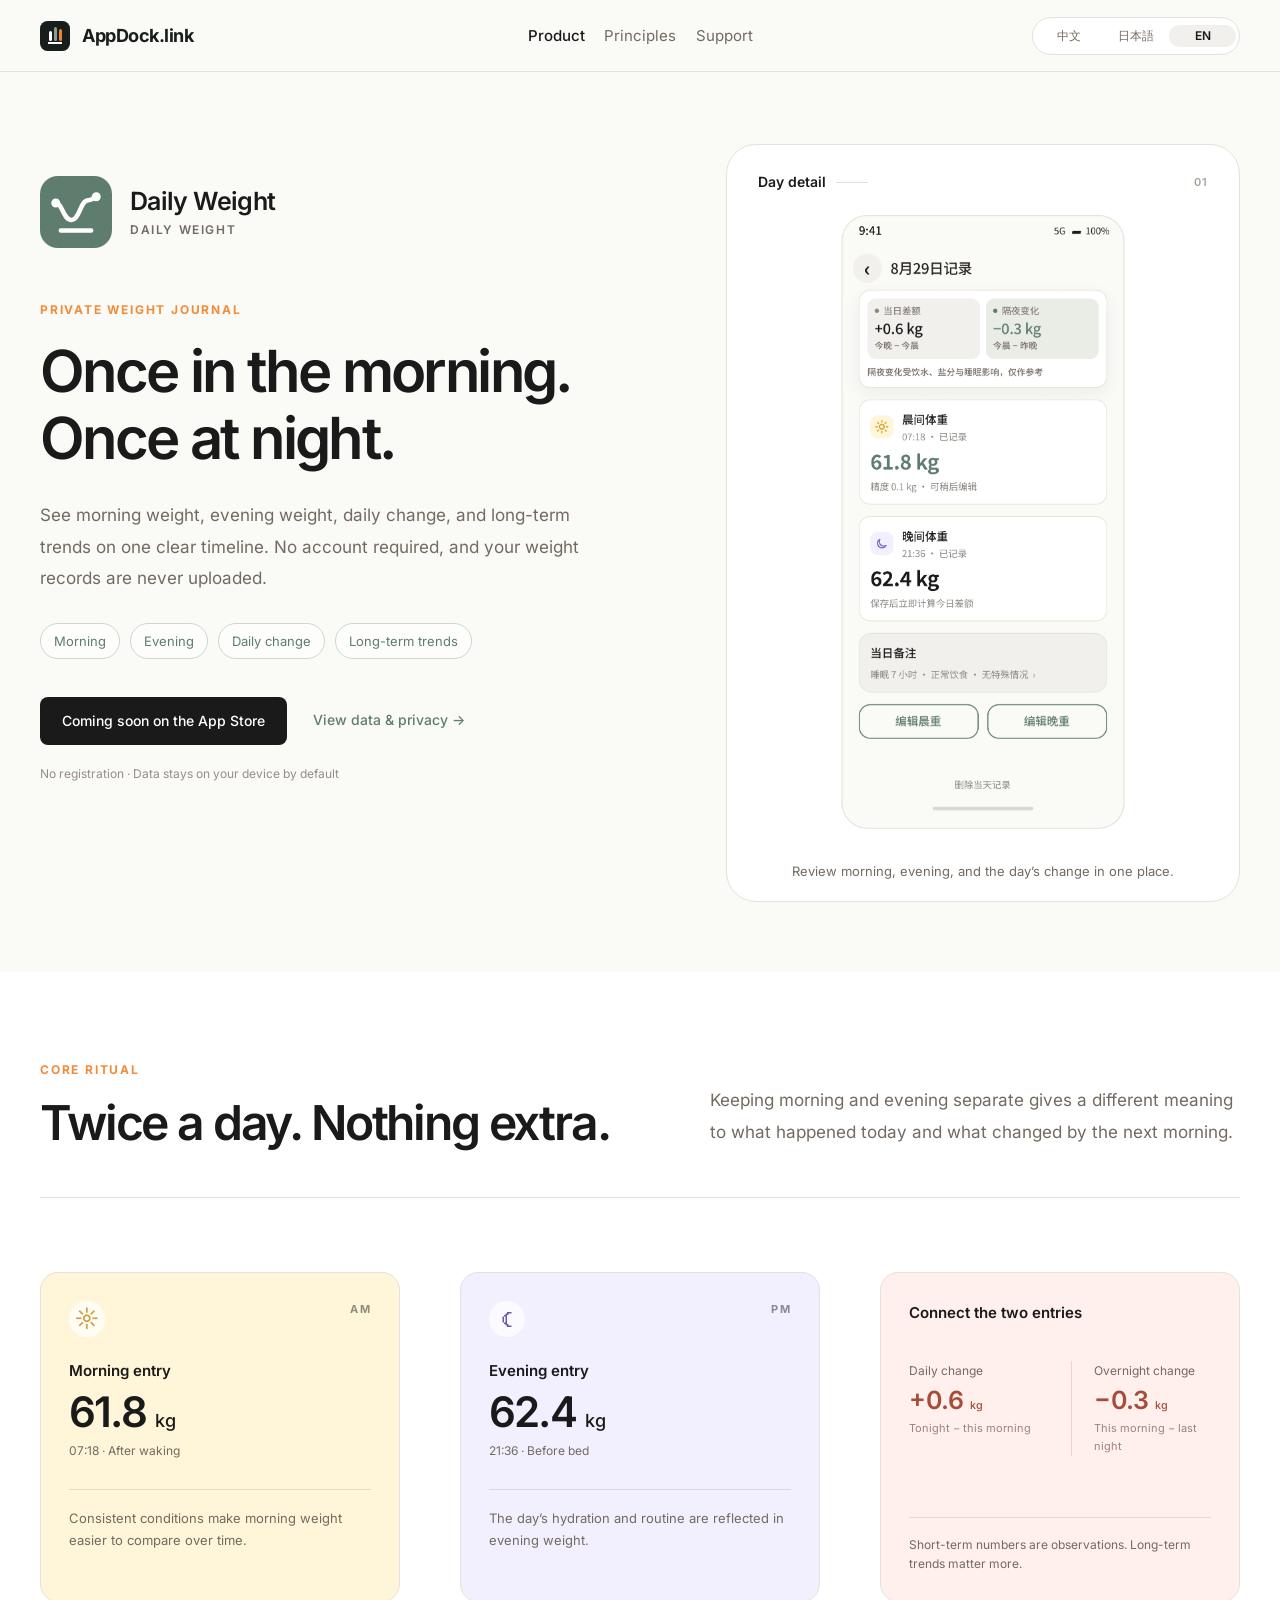
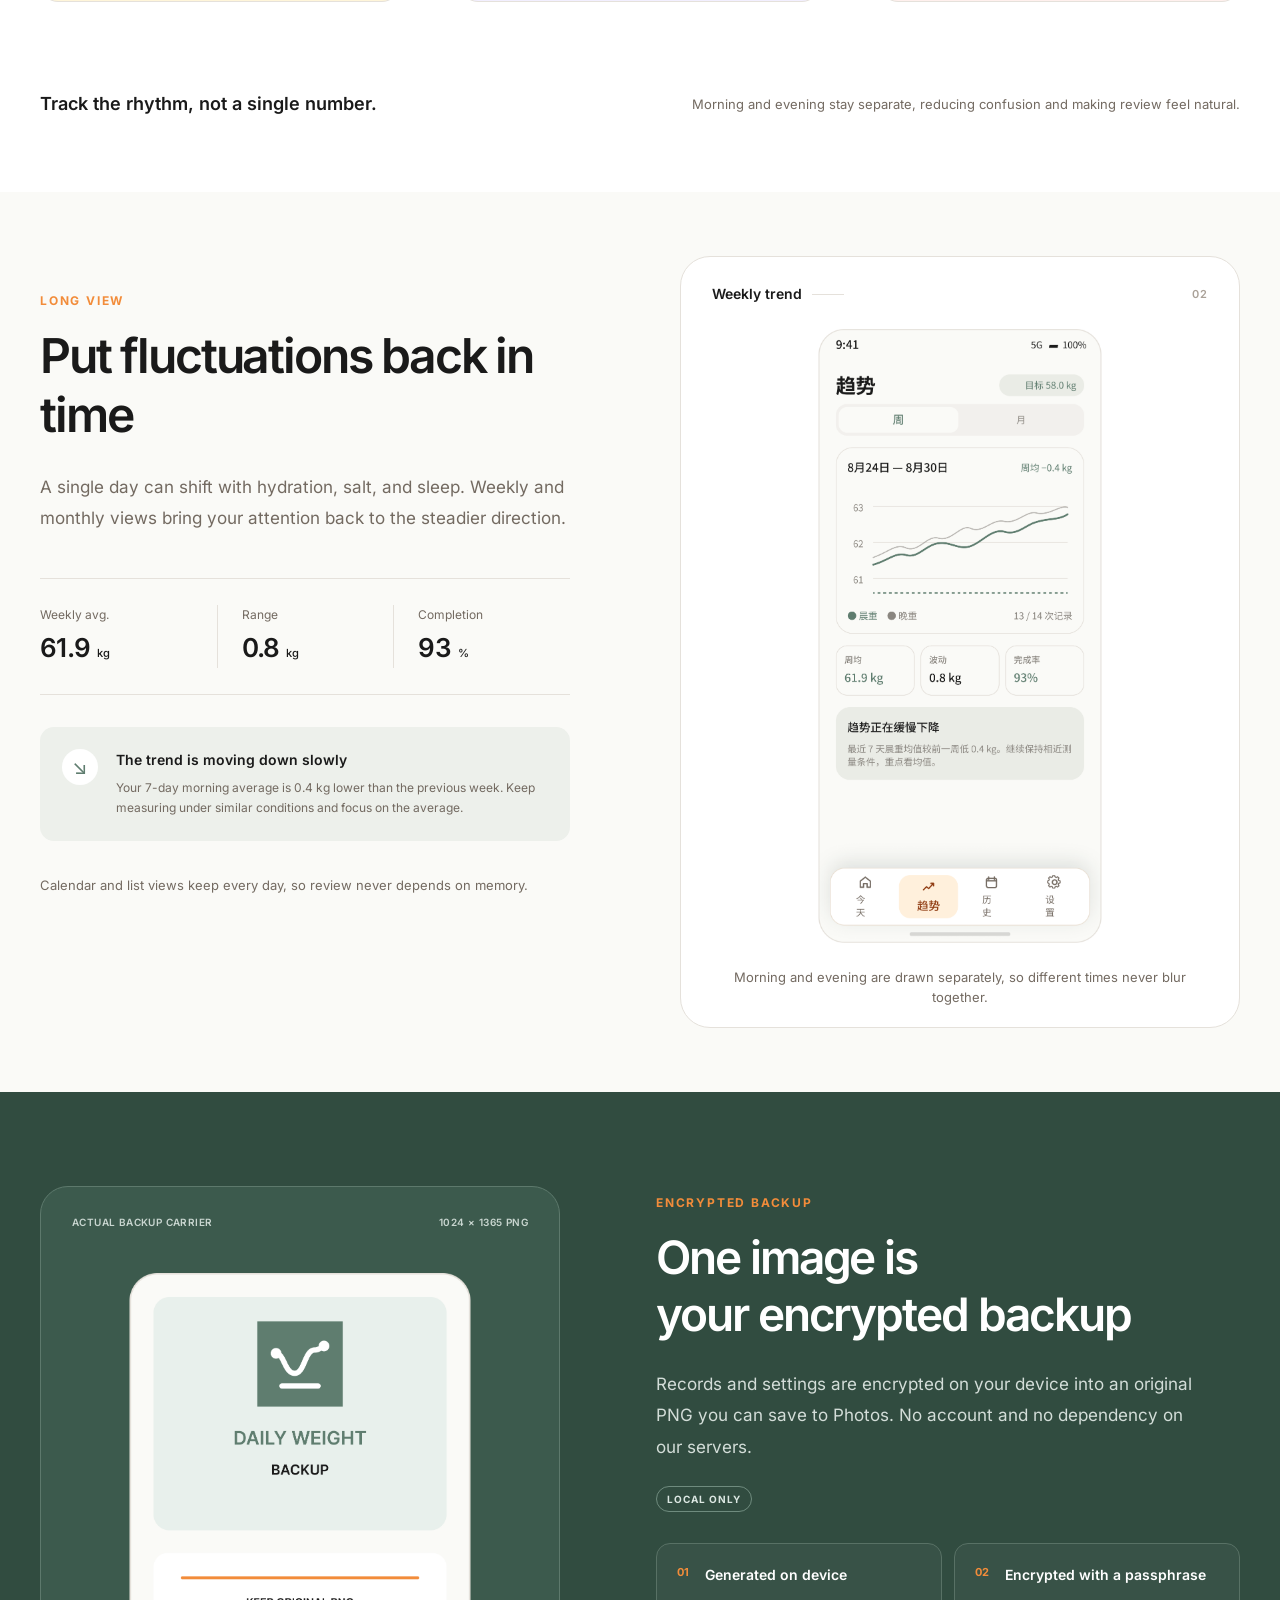
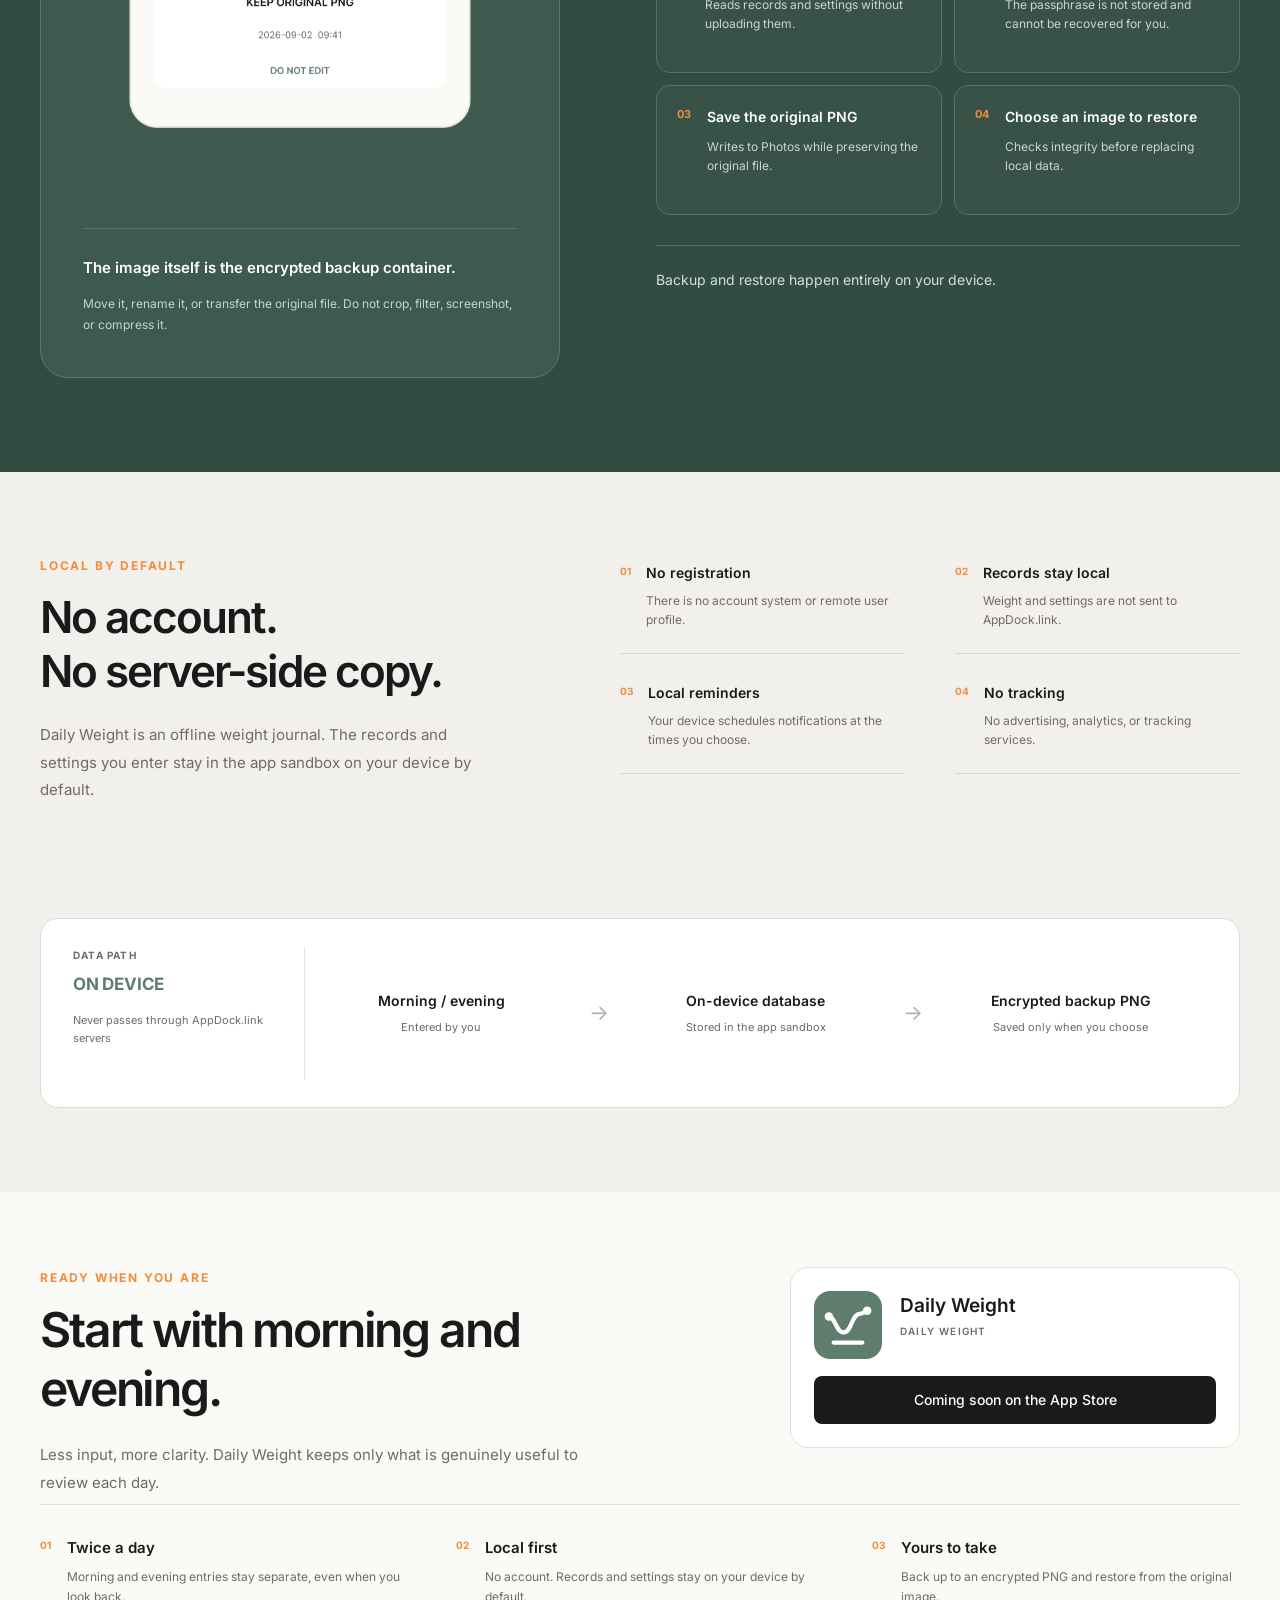
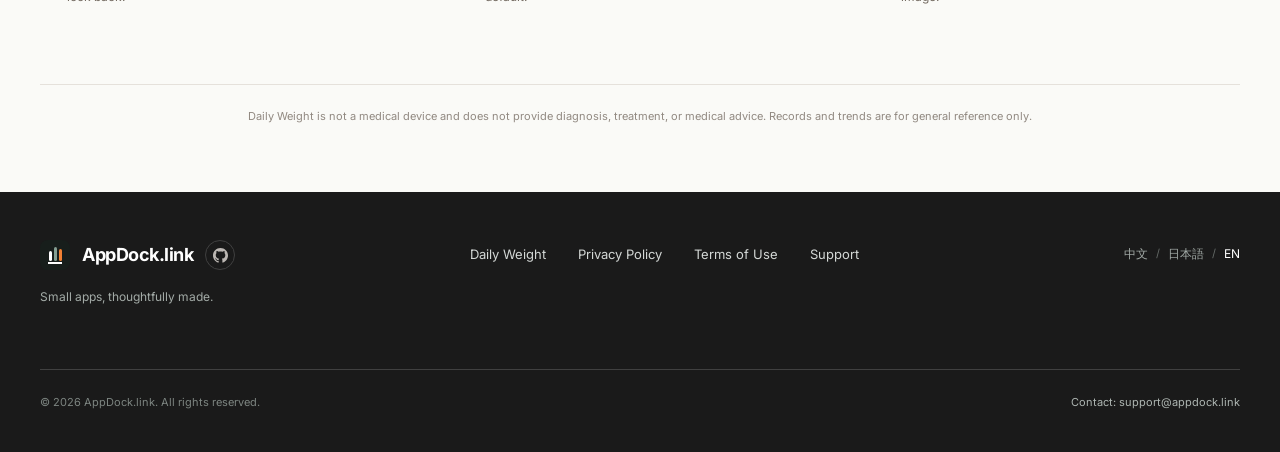
==== commit aab11743: "更新产品名称" ====
--- a/dailyWeight/index.html
+++ b/dailyWeight/index.html
@@ -8,7 +8,7 @@
   <meta name="description" content="朝夕体重是一款本地优先的早晚体重记录工具。无需账户，记录不上传，并支持加密 PNG 备份与恢复。"
     data-i18n-content="meta.description" />
   <meta property="og:type" content="website" />
-  <meta property="og:site_name" content="AppDock" />
+  <meta property="og:site_name" content="AppDock.link" />
   <meta property="og:title" content="朝夕体重 — 每天早晚，各记一次" data-i18n-content="meta.title" />
   <meta property="og:description" content="把晨重、晚重、日内差额和长期趋势放在一条清晰的时间线上。" data-i18n-content="meta.descriptionShort" />
   <meta property="og:url" content="https://appdock.link/dailyWeight/" />
@@ -27,14 +27,14 @@
 
   <header class="site-header">
     <div class="header-inner">
-      <a class="brand" href="../" aria-label="AppDock">
+      <a class="brand" href="../" aria-label="AppDock.link">
         <span class="brand-mark" aria-hidden="true">
           <span class="brand-bars">
             <i></i><i></i><i></i>
           </span>
           <span class="brand-baseline"></span>
         </span>
-        <span class="brand-word">AppDock</span>
+        <span class="brand-word">AppDock.link</span>
       </a>
 
       <nav class="main-nav" aria-label="Primary" data-i18n-aria-label="a11y.primaryNav">
@@ -277,7 +277,7 @@
           </li>
           <li><span>02</span>
             <div><strong data-i18n="privacy.fact2Title">记录不上传</strong>
-              <p data-i18n="privacy.fact2Copy">体重与设置不发送到 AppDock。</p>
+              <p data-i18n="privacy.fact2Copy">体重与设置不发送到 AppDock.link。</p>
             </div>
           </li>
           <li><span>03</span>
@@ -296,7 +296,7 @@
           <div class="data-path-title">
             <span>DATA PATH</span>
             <strong>ON DEVICE</strong>
-            <p data-i18n="privacy.serverNote">不经过 AppDock 服务器</p>
+            <p data-i18n="privacy.serverNote">不经过 AppDock.link 服务器</p>
           </div>
           <div class="path-node">
             <strong data-i18n="privacy.inputTitle">晨重 / 晚重</strong>
@@ -359,10 +359,10 @@
     <div class="section-inner footer-inner">
       <div class="footer-brand">
         <div class="footer-brand-row">
-          <a class="brand brand-dark" href="../" aria-label="AppDock">
+          <a class="brand brand-dark" href="../" aria-label="AppDock.link">
             <span class="brand-mark" aria-hidden="true"><span class="brand-bars"><i></i><i></i><i></i></span><span
                 class="brand-baseline"></span></span>
-            <span class="brand-word">AppDock</span>
+            <span class="brand-word">AppDock.link</span>
           </a>
           <a class="footer-github-link" href="https://github.com/LinHaobo0221" target="_blank" rel="noopener noreferrer"
             aria-label="GitHub — LinHaobo0221" title="GitHub — LinHaobo0221">
@@ -385,7 +385,7 @@
         <button type="button" data-locale="en">EN</button>
       </div>
       <div class="footer-bottom">
-        <span>© 2026 AppDock. All rights reserved.</span>
+        <span>© 2026 AppDock.link. All rights reserved.</span>
         <a class="footer-contact" href="mailto:support@appdock.link">
           <span data-i18n="footer.contact">联系我们：</span><span>support@appdock.link</span>
         </a>
@@ -398,7 +398,7 @@
     <section class="legal-dialog" role="dialog" aria-modal="true" aria-labelledby="legal-dialog-title" tabindex="-1">
       <header class="legal-dialog-header">
         <div>
-          <p class="legal-dialog-eyebrow">APPDOCK / DAILY WEIGHT</p>
+          <p class="legal-dialog-eyebrow">APPDOCK.LINK / DAILY WEIGHT</p>
           <h2 id="legal-dialog-title" data-legal-title>隐私政策与使用条款</h2>
         </div>
         <button class="legal-close-button" type="button" data-legal-dismiss>
--- a/dailyWeight/styles.css
+++ b/dailyWeight/styles.css
@@ -1,5 +1,5 @@
 @font-face {
-  font-family: "AppDock Inter";
+  font-family: "AppDock.link Inter";
   src: url("./assets/fonts/inter-400.ttf") format("truetype");
   font-style: normal;
   font-weight: 400;
@@ -7,7 +7,7 @@
 }
 
 @font-face {
-  font-family: "AppDock Inter";
+  font-family: "AppDock.link Inter";
   src: url("./assets/fonts/inter-500.ttf") format("truetype");
   font-style: normal;
   font-weight: 500;
@@ -15,7 +15,7 @@
 }
 
 @font-face {
-  font-family: "AppDock Inter";
+  font-family: "AppDock.link Inter";
   src: url("./assets/fonts/inter-600.ttf") format("truetype");
   font-style: normal;
   font-weight: 600;
@@ -23,7 +23,7 @@
 }
 
 @font-face {
-  font-family: "AppDock Inter";
+  font-family: "AppDock.link Inter";
   src: url("./assets/fonts/inter-700.ttf") format("truetype");
   font-style: normal;
   font-weight: 700;
@@ -52,7 +52,7 @@
   --footer: #1a1a1a;
   --footer-muted: #a3aba7;
   --footer-rule: #404040;
-  --font-latin: "AppDock Inter", Inter, -apple-system, BlinkMacSystemFont, "Segoe UI", sans-serif;
+  --font-latin: "AppDock.link Inter", Inter, -apple-system, BlinkMacSystemFont, "Segoe UI", sans-serif;
   --font-zh: "Noto Sans SC", "PingFang SC", "Microsoft YaHei", "Helvetica Neue", sans-serif;
   --font-ja: "Noto Sans JP", "Hiragino Sans", "Yu Gothic", YuGothic, "Helvetica Neue", sans-serif;
   --font-body: var(--font-zh);
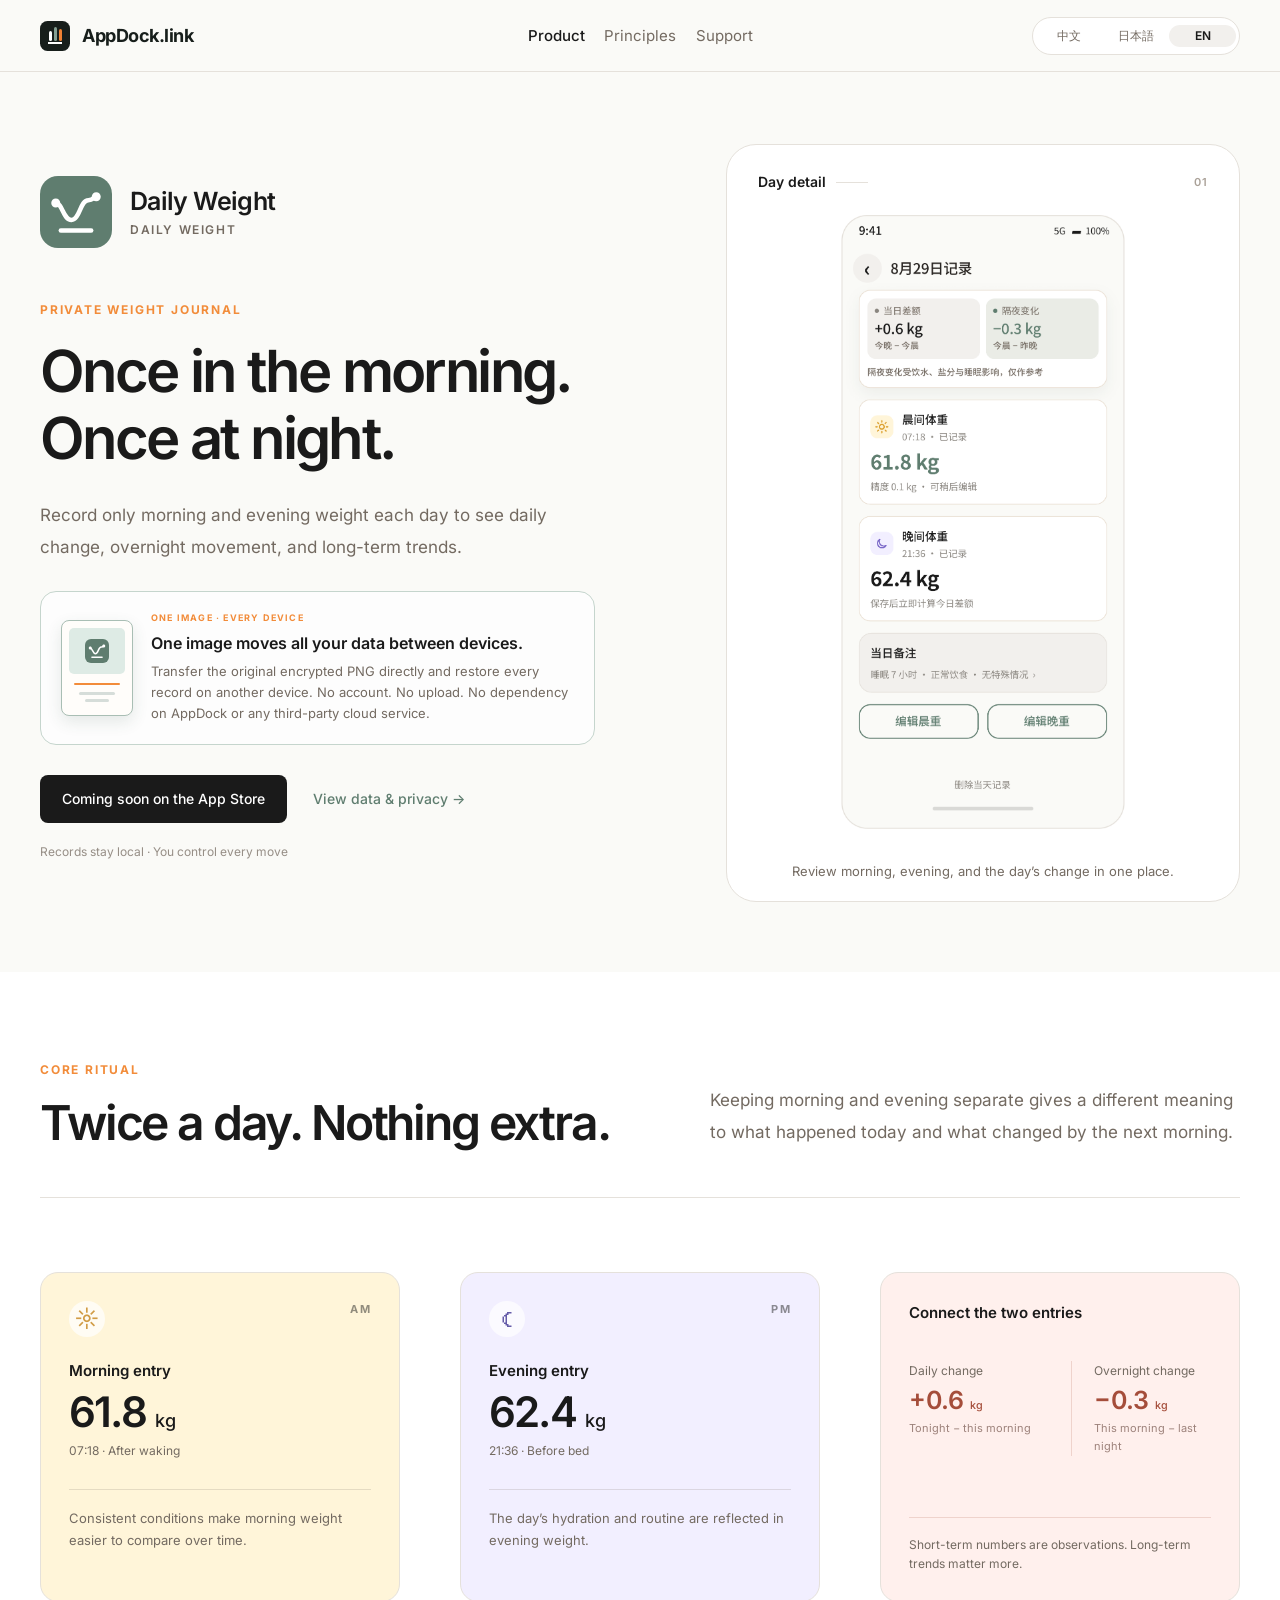
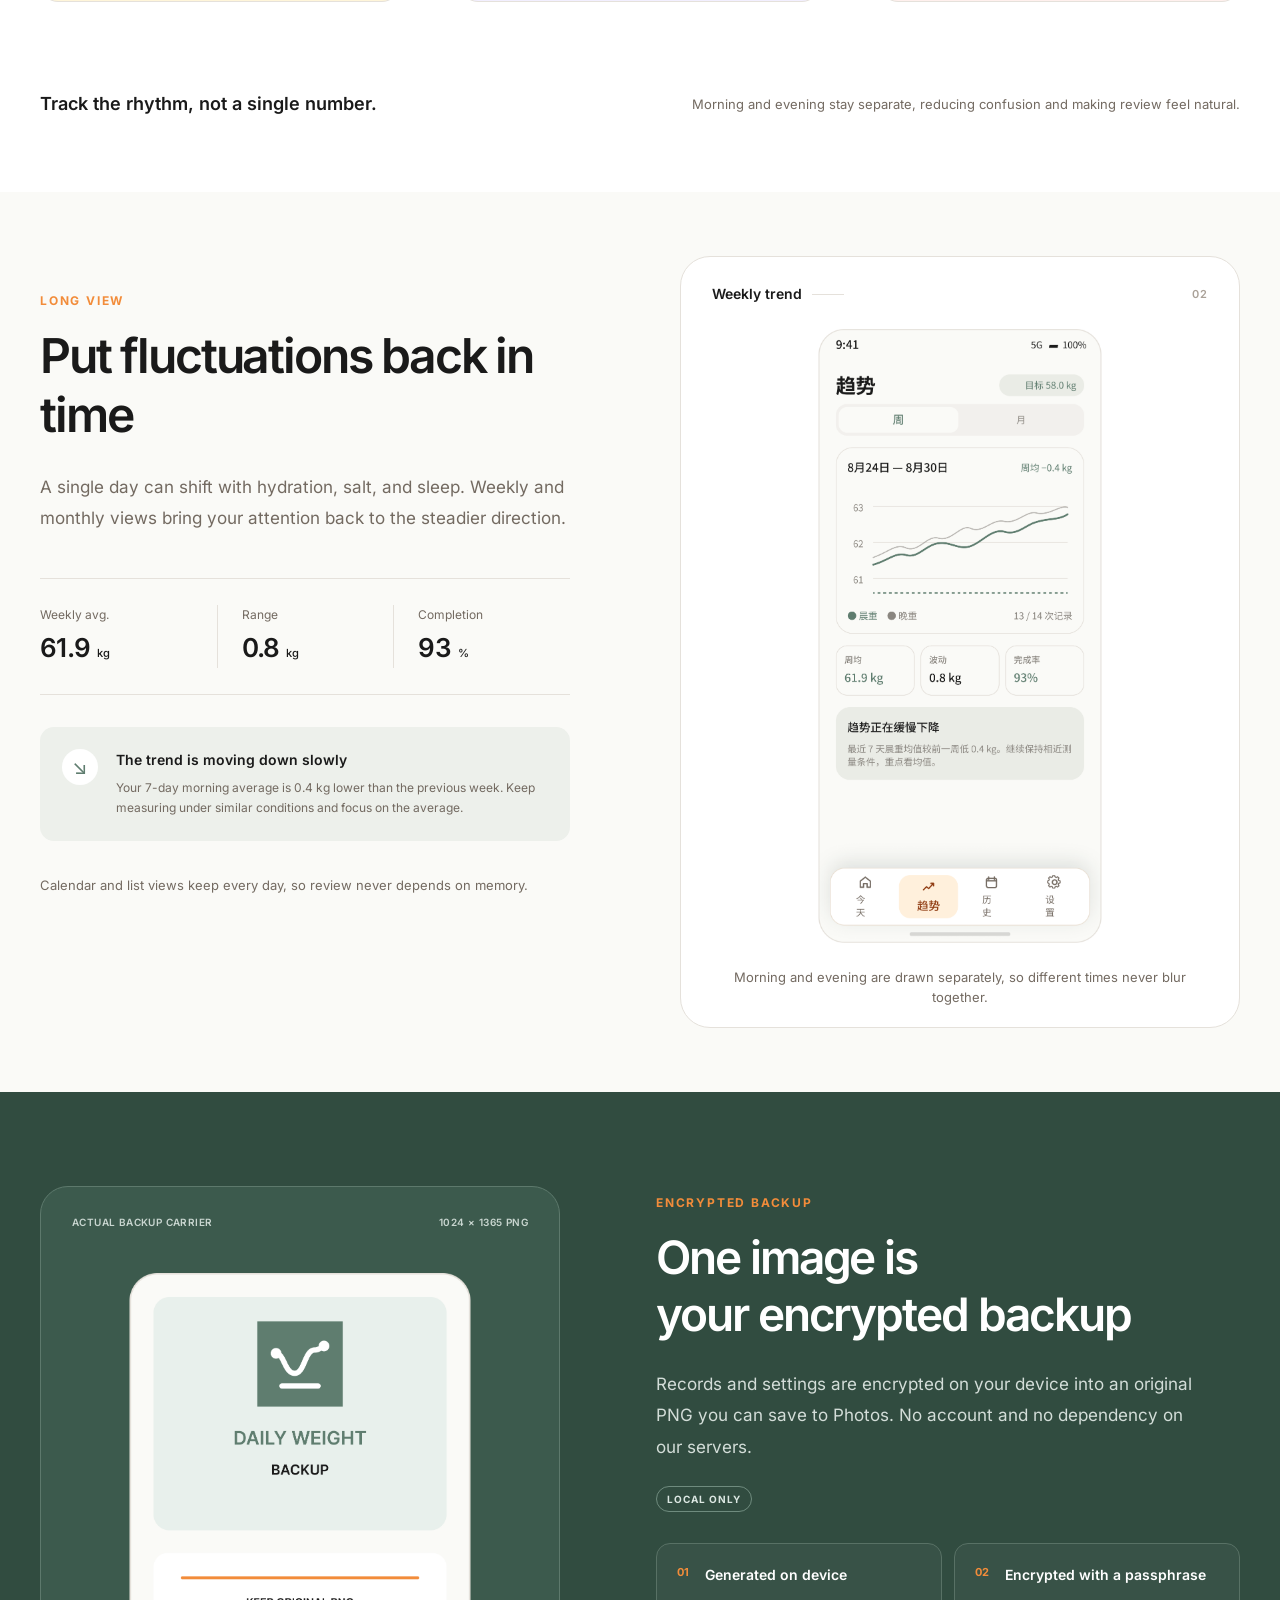
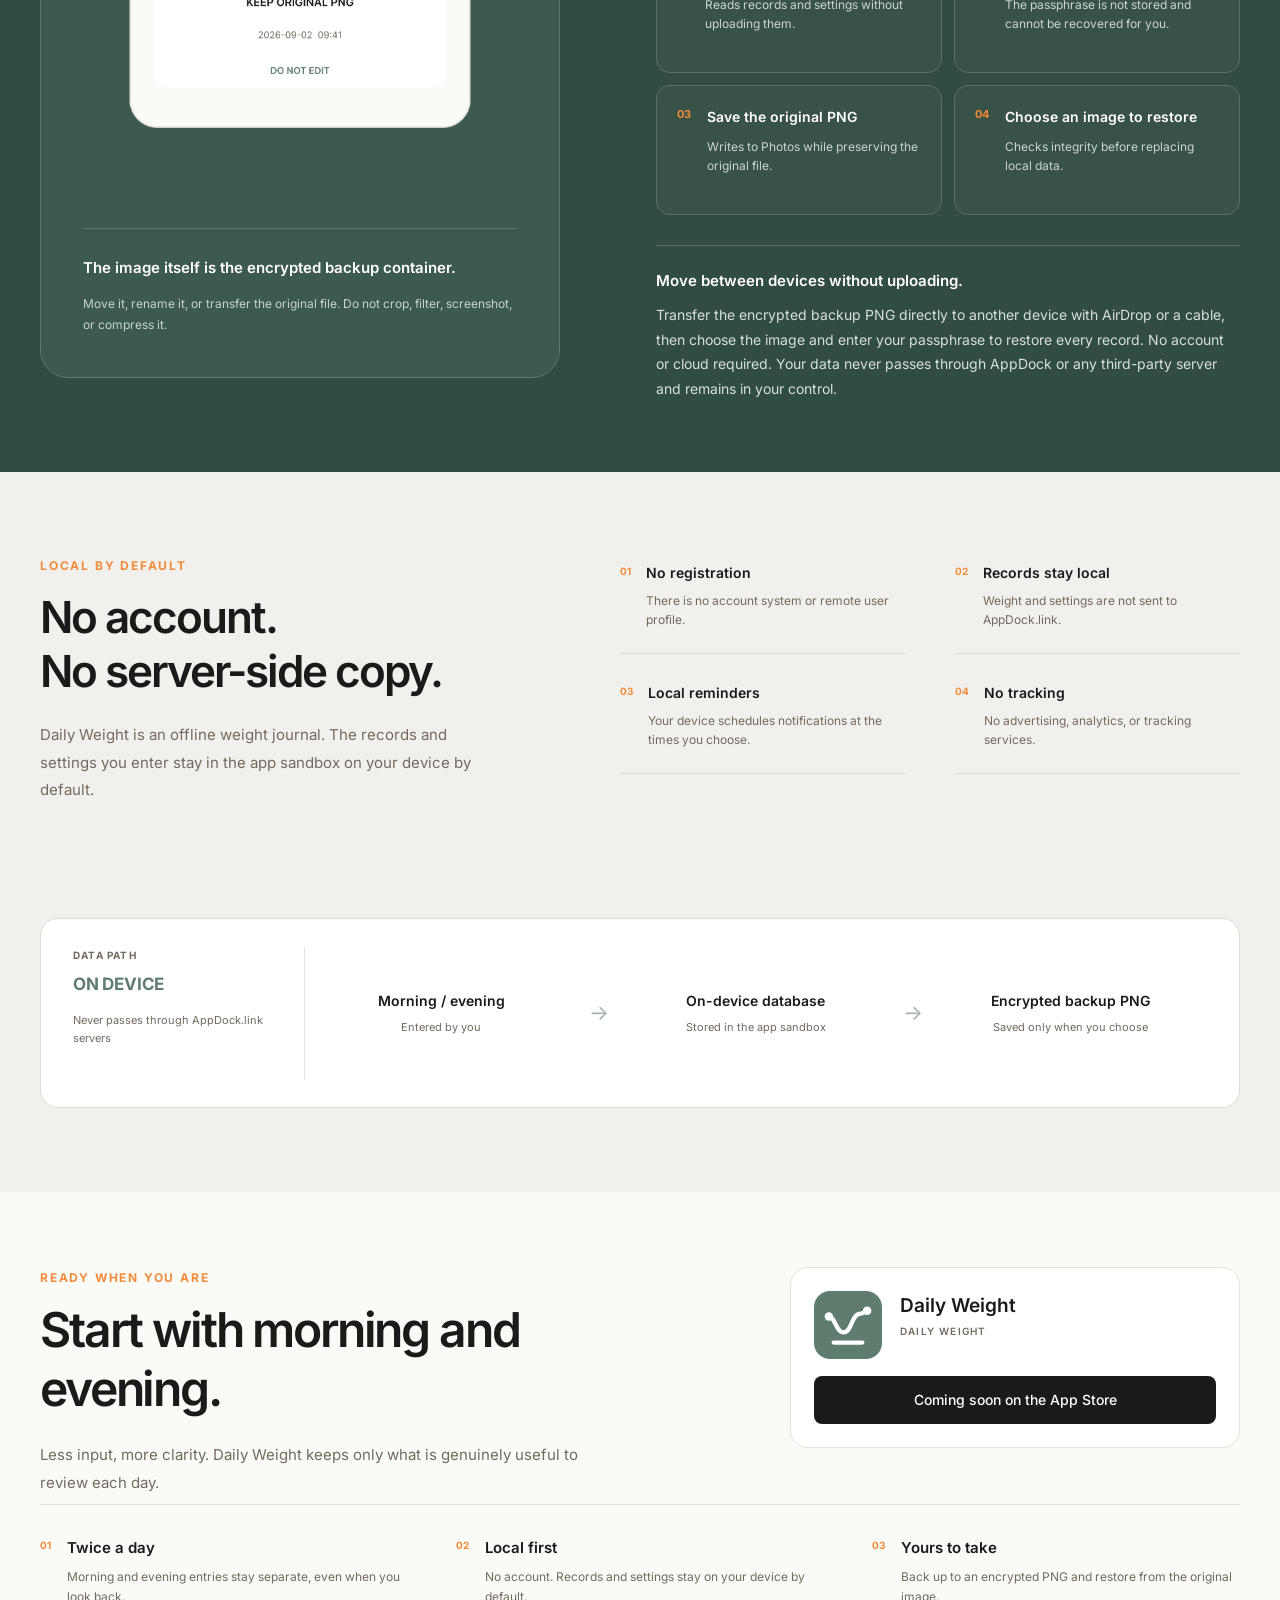
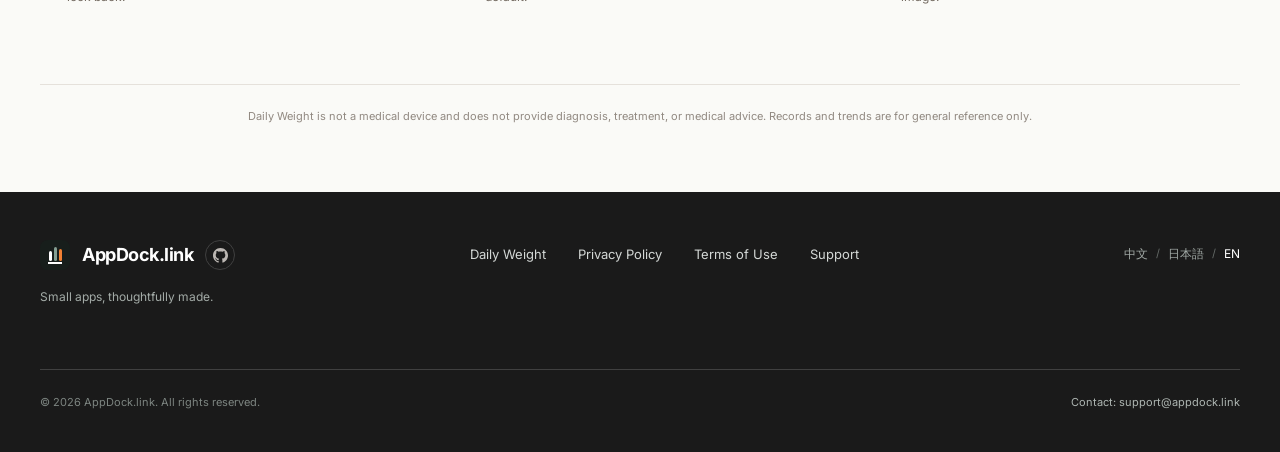
==== commit 9327feda: "更新UI" ====
--- a/dailyWeight/index.html
+++ b/dailyWeight/index.html
@@ -65,19 +65,30 @@
           <p class="eyebrow" data-i18n="hero.eyebrow">PRIVATE WEIGHT JOURNAL</p>
           <h1 data-i18n="hero.title">每天早晚，各记一次。</h1>
           <p class="hero-description" data-i18n="hero.description">
-            把晨重、晚重、日内差额和长期趋势放在一条清晰的时间线上。无需账户，也不上传你的体重记录。
+            每天只记录晨重和晚重，就能看清日内差额、隔夜变化与长期趋势。
           </p>
-          <ul class="feature-chips" aria-label="Features" data-i18n-aria-label="a11y.features">
-            <li data-i18n="hero.chipMorning">晨重</li>
-            <li data-i18n="hero.chipEvening">晚重</li>
-            <li data-i18n="hero.chipDelta">日内差额</li>
-            <li data-i18n="hero.chipTrend">长期趋势</li>
-          </ul>
+          <div class="hero-transfer">
+            <div class="hero-transfer-preview" aria-hidden="true">
+              <span class="hero-preview-brand">
+                <img src="./assets/images/app-icon.svg" width="24" height="24" alt="" />
+              </span>
+              <span class="hero-preview-accent"></span>
+              <span class="hero-preview-line hero-preview-line-long"></span>
+              <span class="hero-preview-line hero-preview-line-short"></span>
+            </div>
+            <div>
+              <p class="hero-transfer-kicker" data-i18n="hero.transferKicker">ONE IMAGE · EVERY DEVICE</p>
+              <strong data-i18n="hero.transferTitle">一张图片，就能跨设备共享全部数据。</strong>
+              <p data-i18n="hero.transferCopy">
+                直接传输原始加密 PNG，就能在另一台设备恢复全部记录。无需账号、无需上传，也不依赖 AppDock 或任何第三方云服务。
+              </p>
+            </div>
+          </div>
           <div class="hero-actions">
             <span class="store-button" aria-disabled="true" data-i18n="common.comingSoon">App Store 即将上线</span>
             <a class="text-link" href="#privacy" data-i18n="hero.privacyLink">查看数据与隐私 →</a>
           </div>
-          <p class="local-note" data-i18n="hero.localNote">无需注册 · 数据默认只保存在本机</p>
+          <p class="local-note" data-i18n="hero.localNote">记录留在设备 · 迁移也由你掌控</p>
         </div>
 
         <figure class="product-stage hero-stage">
@@ -207,7 +218,7 @@
             <span>ACTUAL BACKUP CARRIER</span>
             <span>1024 × 1365 PNG</span>
           </div>
-          <img id="backup-carrier" src="./assets/images/backup-zh-CN.png?v=3x" width="341" height="455"
+          <img id="backup-carrier" data-backup-image src="./assets/images/backup-zh-CN.png?v=3x" width="341" height="455"
             alt="朝夕体重加密备份 PNG" data-i18n-alt="backup.imageAlt" />
           <figcaption>
             <strong data-i18n="backup.annotation">这张图片本身就是加密备份容器。</strong>
@@ -251,7 +262,12 @@
               </div>
             </li>
           </ol>
-          <p class="backup-bottom" data-i18n="backup.bottom">备份与恢复，全程在你的设备上完成。</p>
+          <div class="backup-bottom">
+            <strong data-i18n="backup.transferTitle">无需上传，也能跨设备迁移。</strong>
+            <p data-i18n="backup.transferCopy">
+              将加密备份 PNG 通过 AirDrop 或数据线直接传到另一台设备，选择图片并输入口令，即可恢复全部记录。全程无需账号、无需云端，数据不经过 AppDock 或任何第三方服务器，始终由你自己保管。
+            </p>
+          </div>
         </div>
       </div>
     </section>
--- a/dailyWeight/styles.css
+++ b/dailyWeight/styles.css
@@ -381,28 +381,107 @@
   margin-top: 28px;
 }
 
-.feature-chips {
-  display: flex;
-  flex-wrap: wrap;
-  gap: 10px;
+.hero-transfer {
+  display: grid;
+  width: 555px;
+  grid-template-columns: 72px minmax(0, 1fr);
+  gap: 18px;
+  align-items: center;
   margin-top: 28px;
-}
-
-.feature-chips li {
-  padding: 7px 13px;
-  color: var(--green);
-  border: 1px solid #cad8d1;
+  padding: 19px 20px;
+  border: 1px solid #c5d5cd;
+  border-radius: 16px;
+  background: rgba(255, 255, 255, 0.72);
+}
+
+.hero-transfer-preview {
+  display: flex;
+  width: 72px;
+  height: 96px;
+  flex-direction: column;
+  align-items: center;
+  padding: 7px;
+  border: 1px solid #a9beb4;
+  border-radius: 8px;
+  background: #fffdfa;
+  box-shadow: 0 6px 16px rgba(52, 81, 68, 0.12);
+}
+
+.hero-preview-brand {
+  display: flex;
+  width: 100%;
+  height: 46px;
+  flex: 0 0 auto;
+  align-items: center;
+  justify-content: center;
+  border-radius: 5px;
+  background: #deebe5;
+}
+
+.hero-preview-brand img {
+  display: block;
+  width: 24px;
+  height: 24px;
+  border-radius: 6px;
+}
+
+.hero-preview-accent {
+  display: block;
+  width: 82%;
+  height: 2px;
+  flex: 0 0 auto;
+  margin-top: 9px;
   border-radius: 999px;
-  background: rgba(255, 255, 255, 0.7);
+  background: var(--orange);
+}
+
+.hero-preview-line {
+  display: block;
+  height: 3px;
+  flex: 0 0 auto;
+  border-radius: 999px;
+  background: #d6ddd9;
+}
+
+.hero-preview-line-long {
+  width: 64%;
+  margin-top: 7px;
+}
+
+.hero-preview-line-short {
+  width: 42%;
+  margin-top: 4px;
+}
+
+.hero-transfer-kicker {
+  color: var(--orange);
+  font-family: var(--font-latin);
+  font-size: 9px;
+  font-weight: 700;
+  letter-spacing: 1.2px;
+}
+
+.hero-transfer strong {
+  display: block;
+  margin-top: 5px;
+  color: var(--ink);
+  font-size: 16px;
+  font-weight: 600;
+  line-height: 1.5;
+}
+
+.hero-transfer > div > p:last-child {
+  margin-top: 6px;
+  color: var(--muted);
   font-size: 13px;
-  line-height: 20px;
+  line-height: 1.65;
 }
 
 .hero-actions {
   display: flex;
   align-items: center;
   gap: 26px;
-  margin-top: 38px;
+  margin-top: 30px;
 }
 
 .store-button {
@@ -946,9 +1025,21 @@
 .backup-bottom {
   margin-top: 30px;
   padding-top: 23px;
+  border-top: 1px solid #587165;
+}
+
+.backup-bottom strong {
+  display: block;
+  color: var(--white);
+  font-size: 15px;
+  font-weight: 600;
+}
+
+.backup-bottom p {
+  margin-top: 10px;
   color: #d7e0dc;
-  border-top: 1px solid #587165;
   font-size: 14px;
+  line-height: 1.75;
 }
 
 .privacy {
@@ -1848,8 +1939,35 @@
     gap: 18px;
   }
 
-  .feature-chips {
-    gap: 8px;
+  .hero-transfer {
+    width: 100%;
+    grid-template-columns: 58px minmax(0, 1fr);
+    gap: 14px;
+    padding: 17px;
+  }
+
+  .hero-transfer-preview {
+    width: 58px;
+    height: auto;
+    aspect-ratio: 341 / 455;
+    padding: 6px;
+  }
+
+  .hero-preview-brand {
+    height: 36px;
+  }
+
+  .hero-preview-brand img {
+    width: 20px;
+    height: 20px;
+  }
+
+  .hero-preview-accent {
+    margin-top: 7px;
+  }
+
+  .hero-preview-line-long {
+    margin-top: 5px;
   }
 
   .hero-stage,
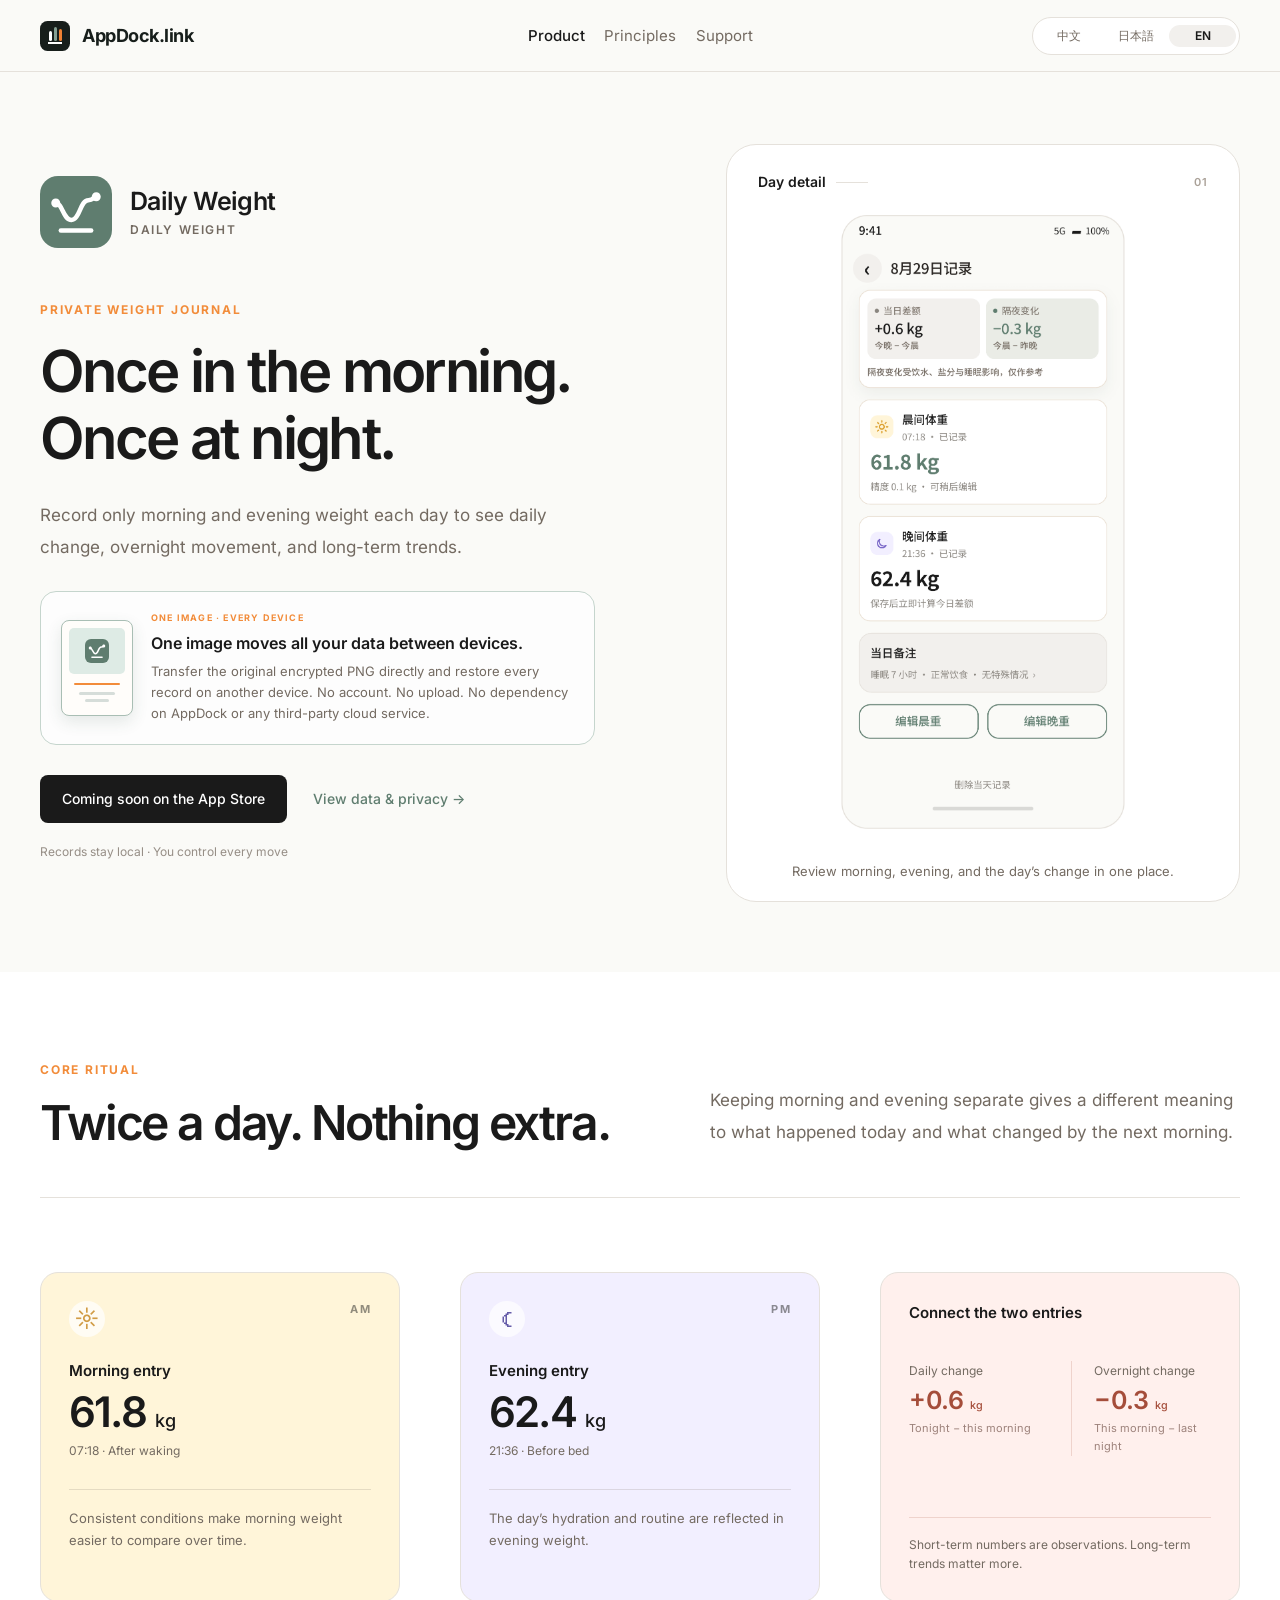
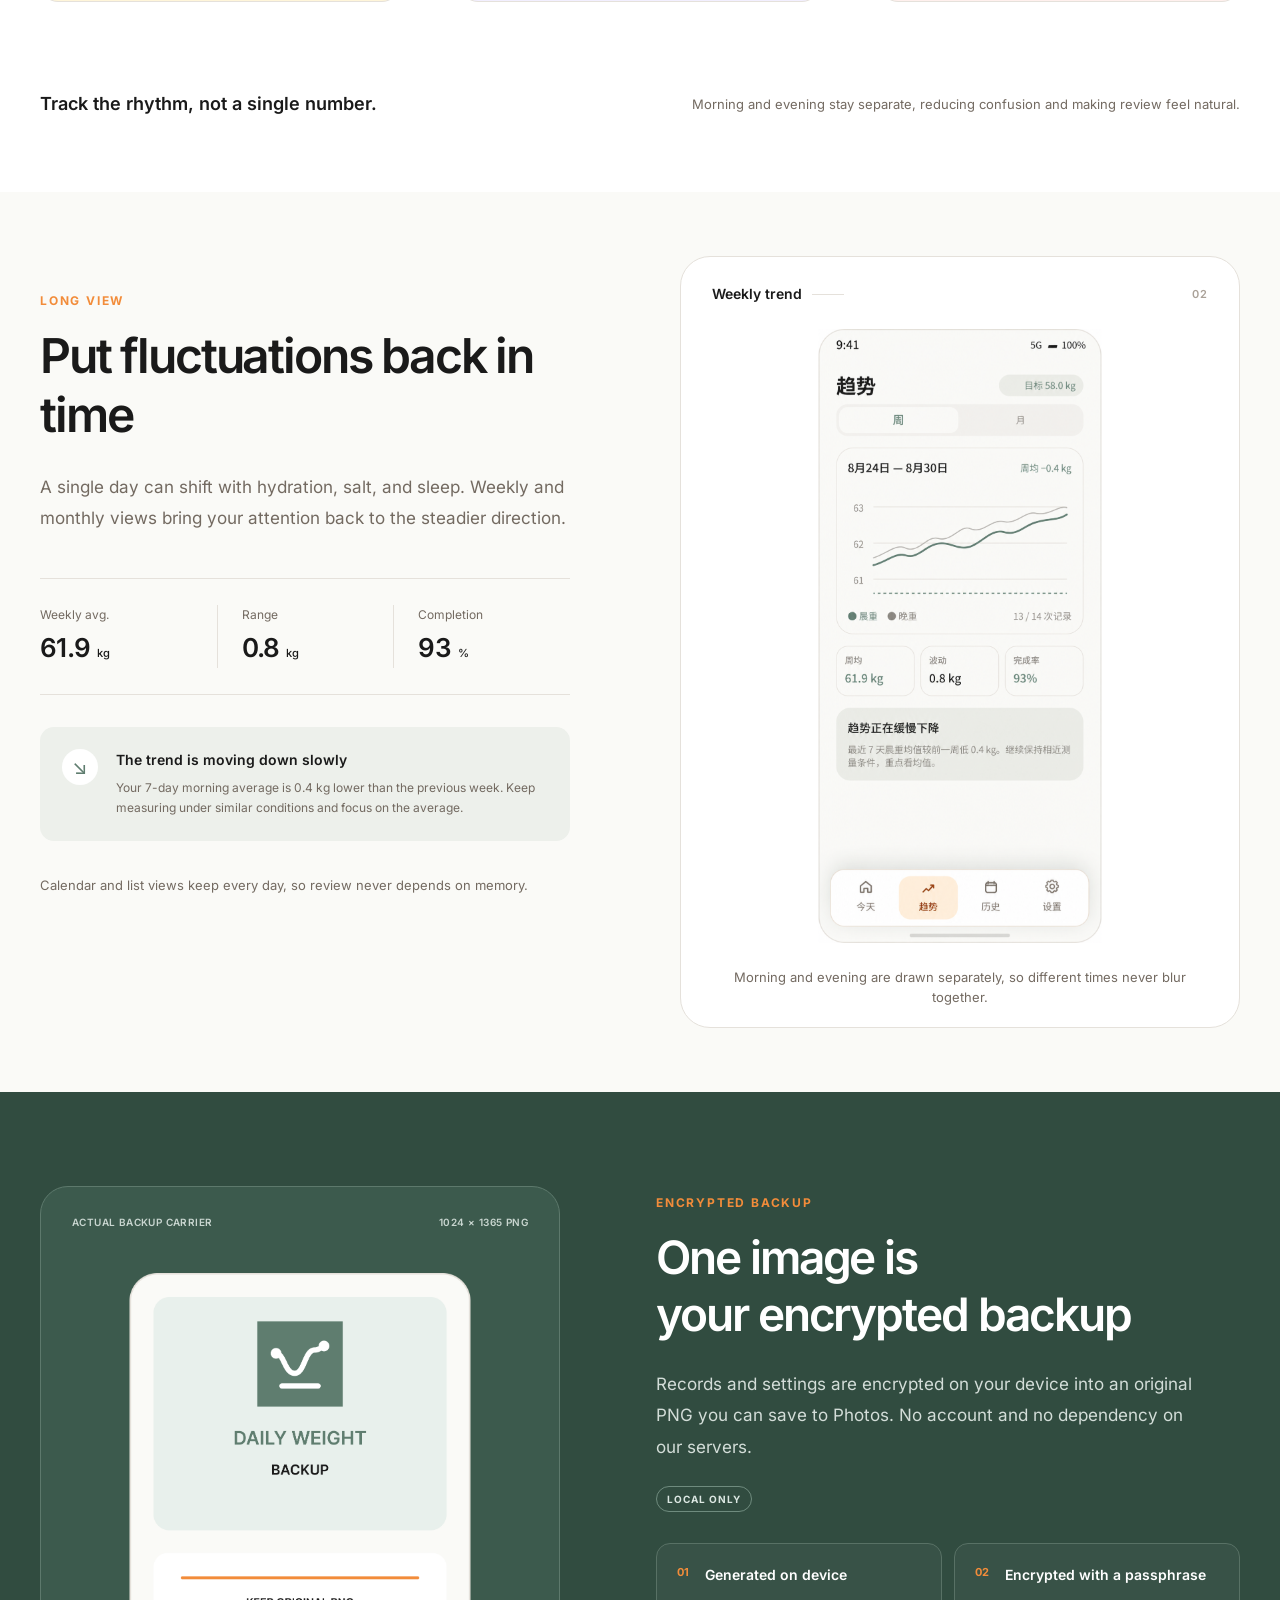
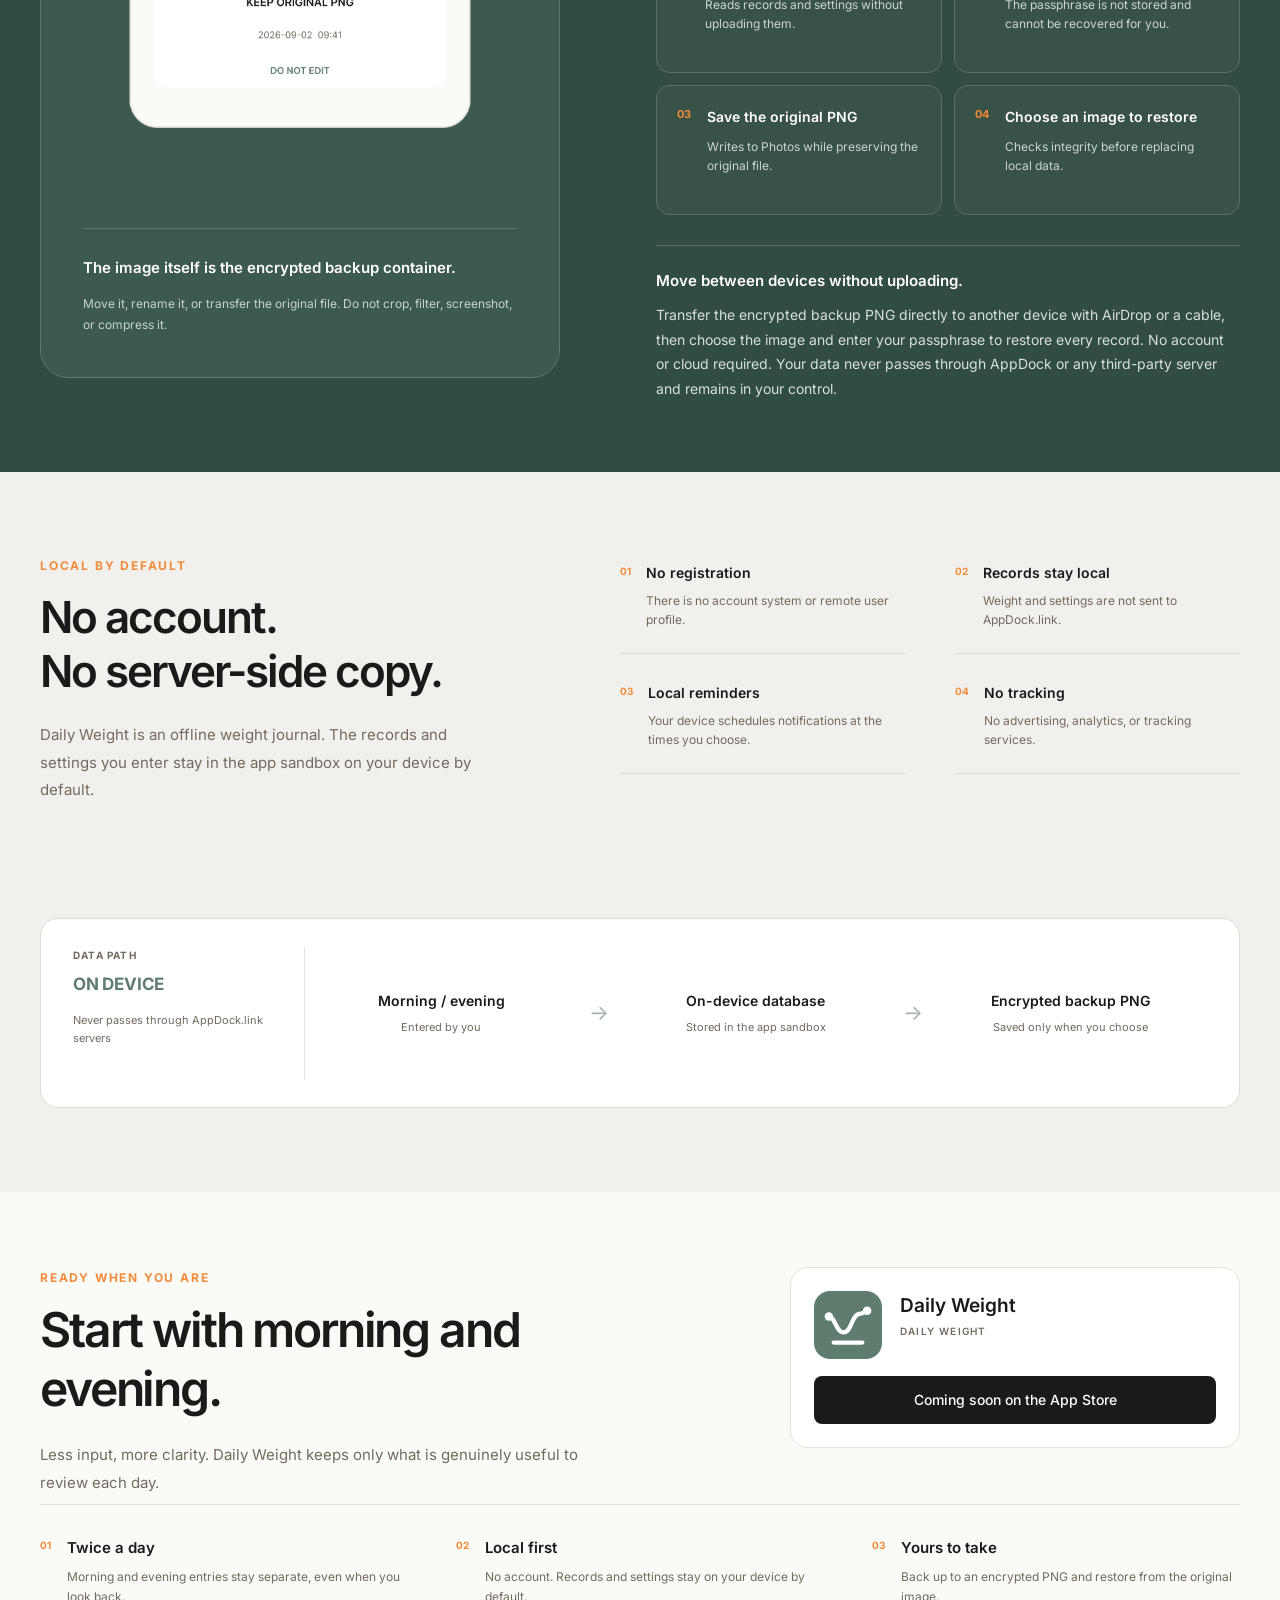
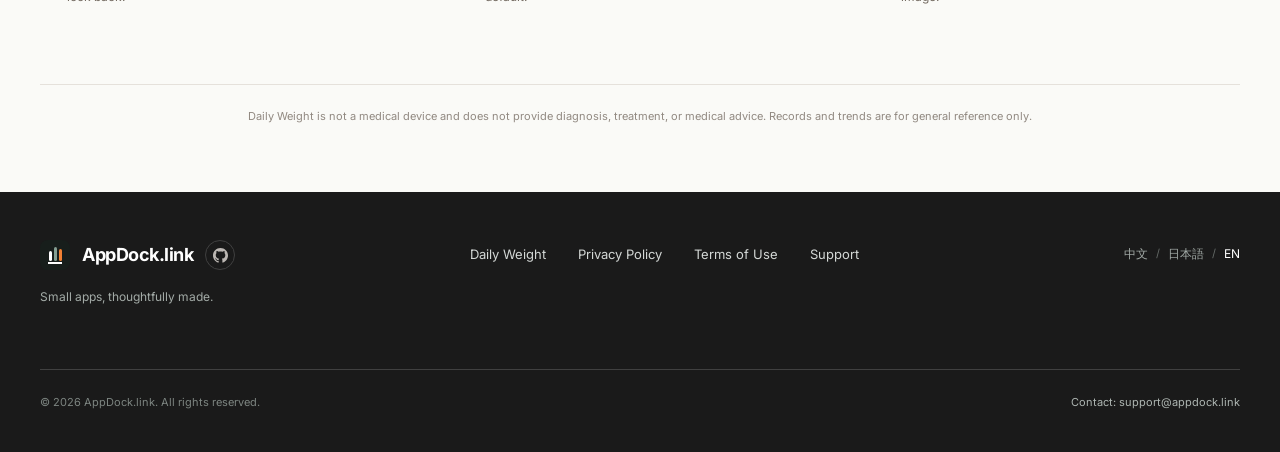
==== commit 68614ae8: "修改图片" ====
--- a/dailyWeight/index.html
+++ b/dailyWeight/index.html
@@ -204,7 +204,7 @@
             <span data-i18n="trends.stageTitle">周趋势</span>
             <i></i>
           </div>
-          <img class="phone-screen" src="./assets/images/weekly-trend.png?v=3x" width="283" height="614"
+          <img class="phone-screen" src="./assets/images/weekly-trend.png?v=4x" width="283" height="614"
             alt="朝夕体重的周趋势画面" data-i18n-alt="trends.stageAlt" />
           <figcaption data-i18n="trends.stageCaption">晨重与晚重分开绘制，避免把两个时段混为一谈。</figcaption>
         </figure>
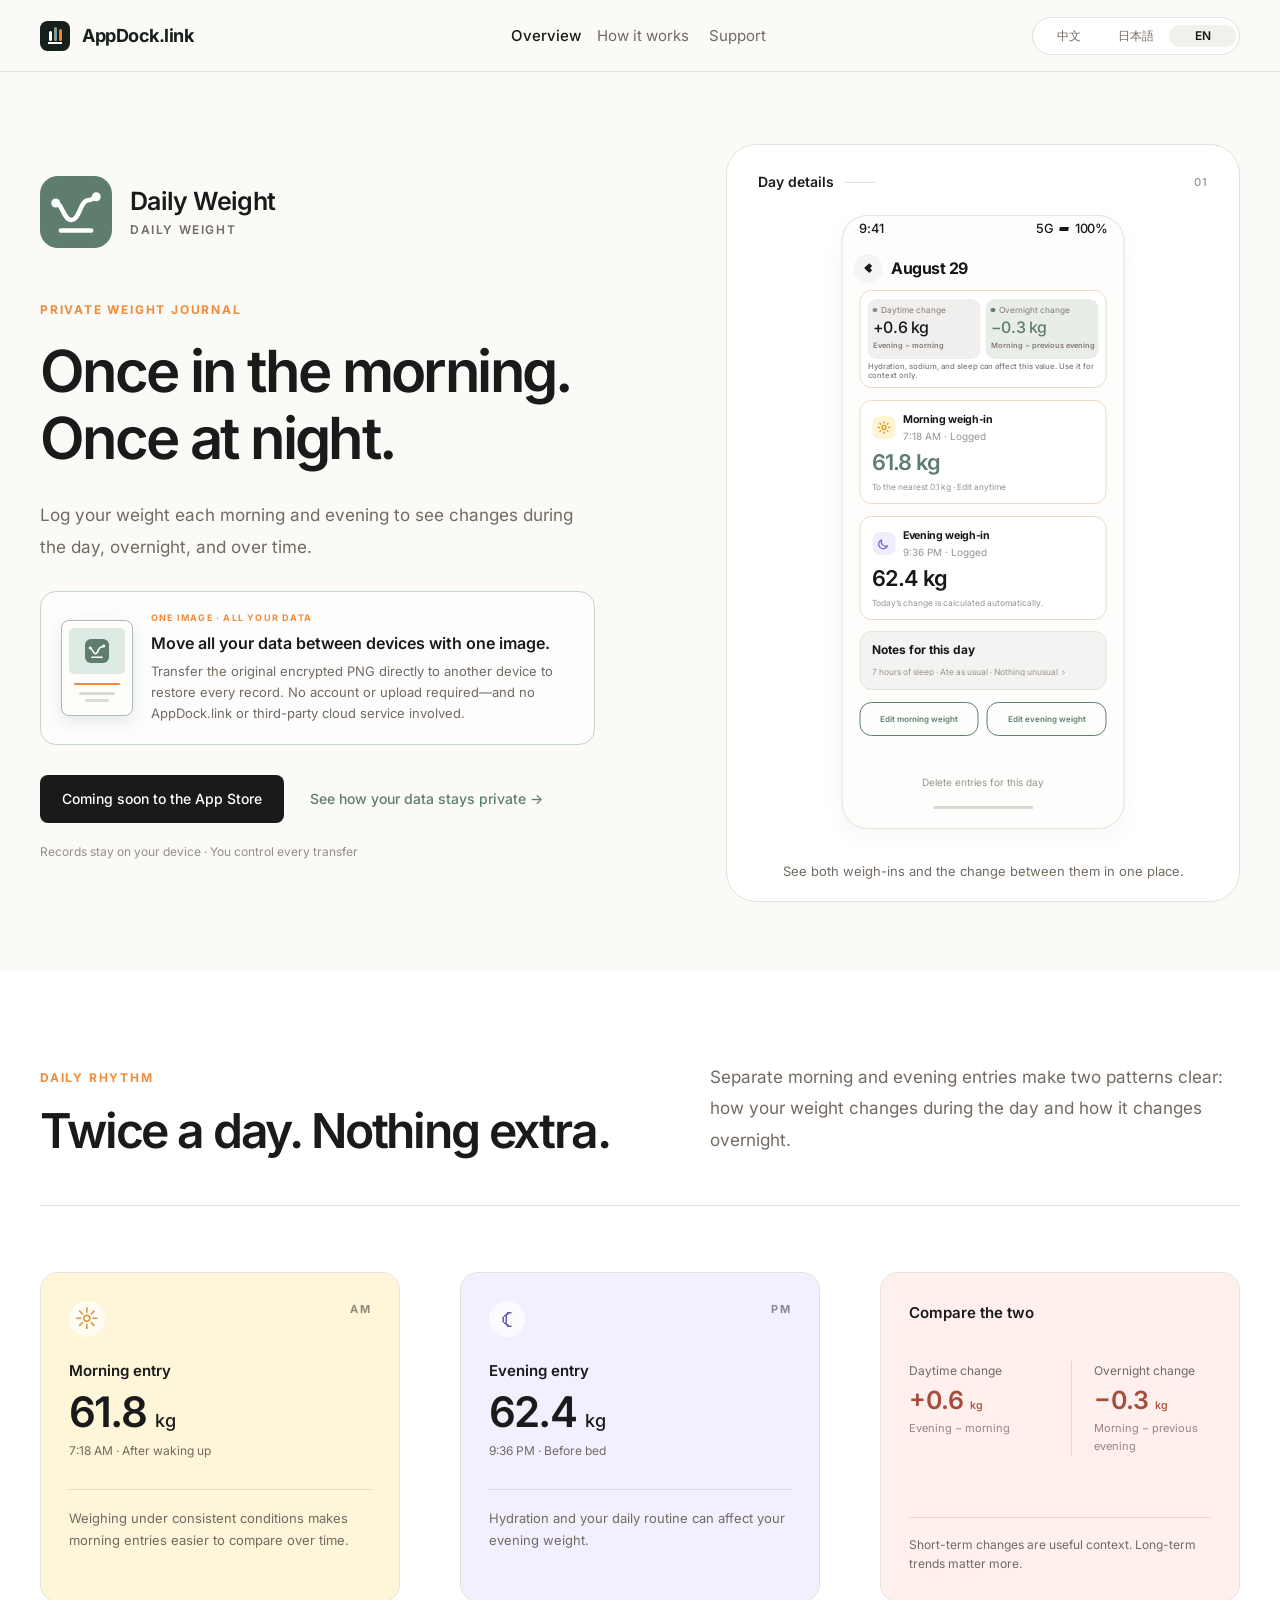
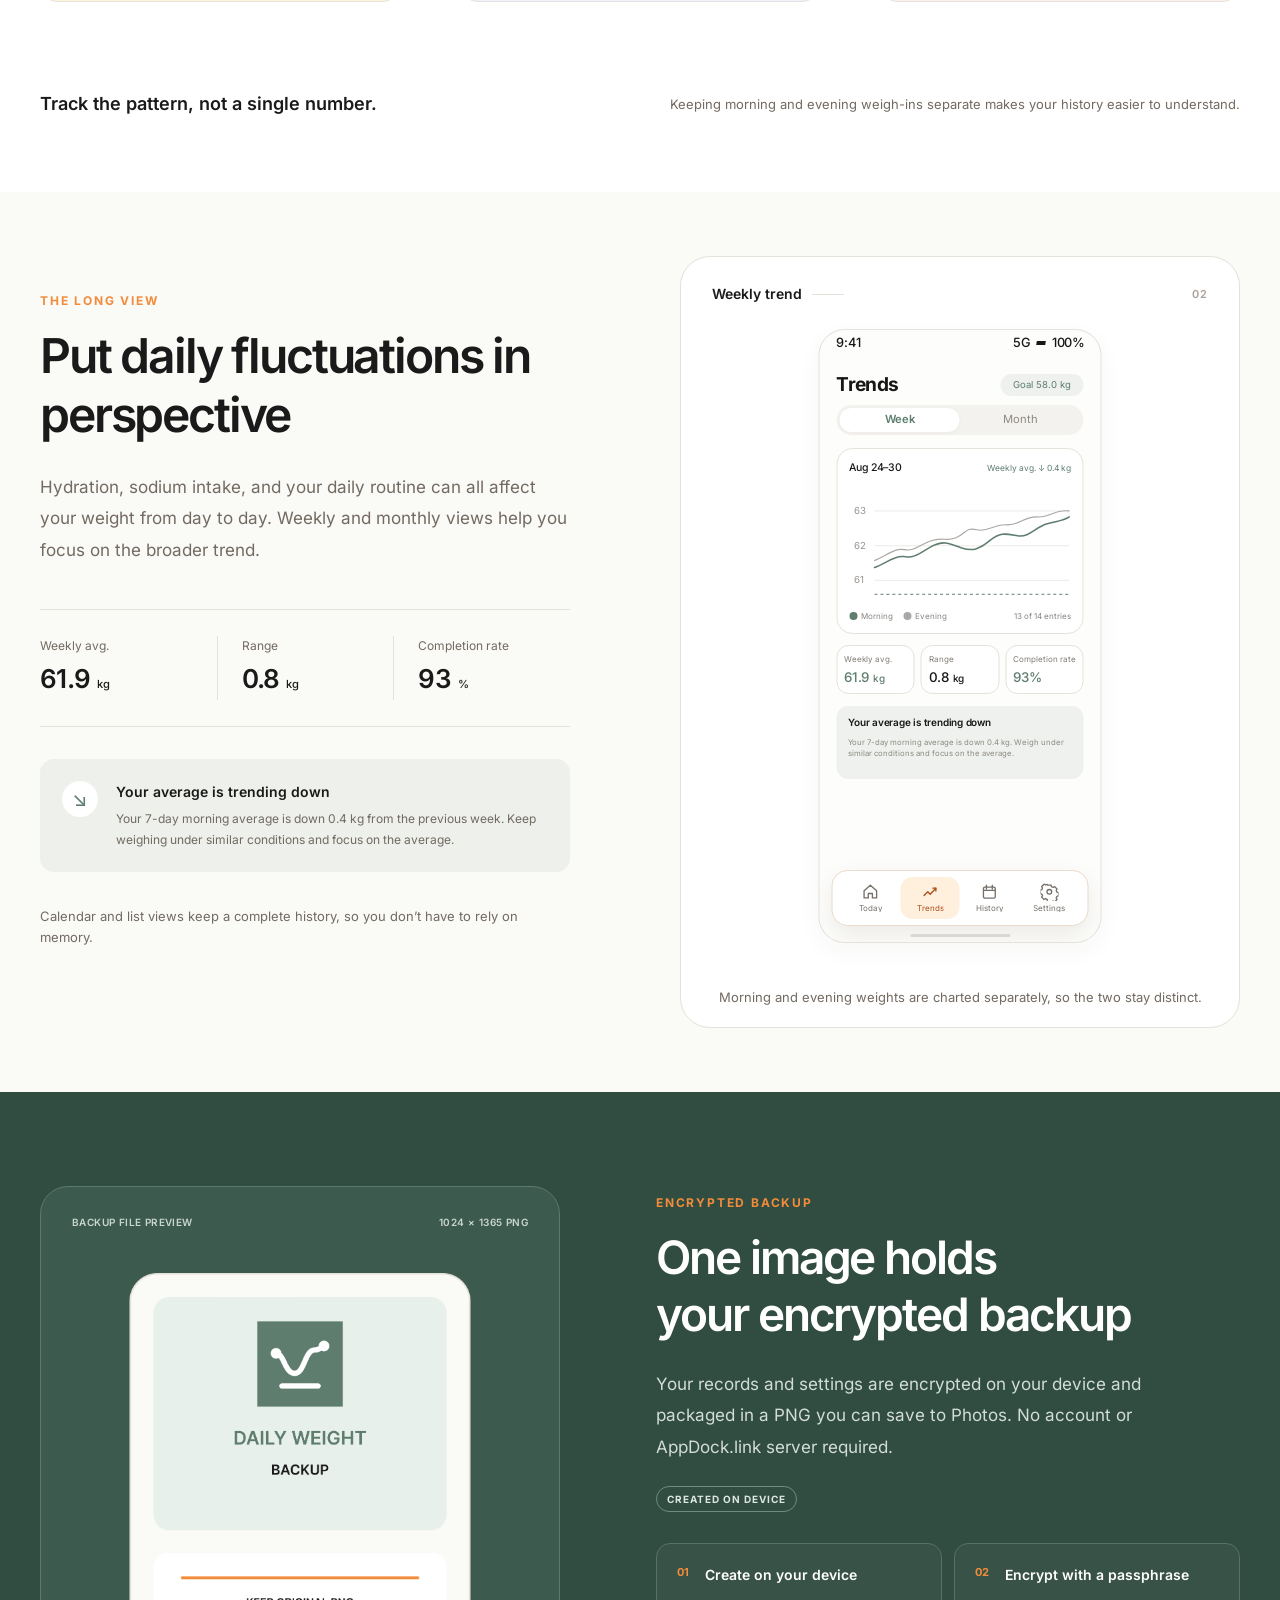
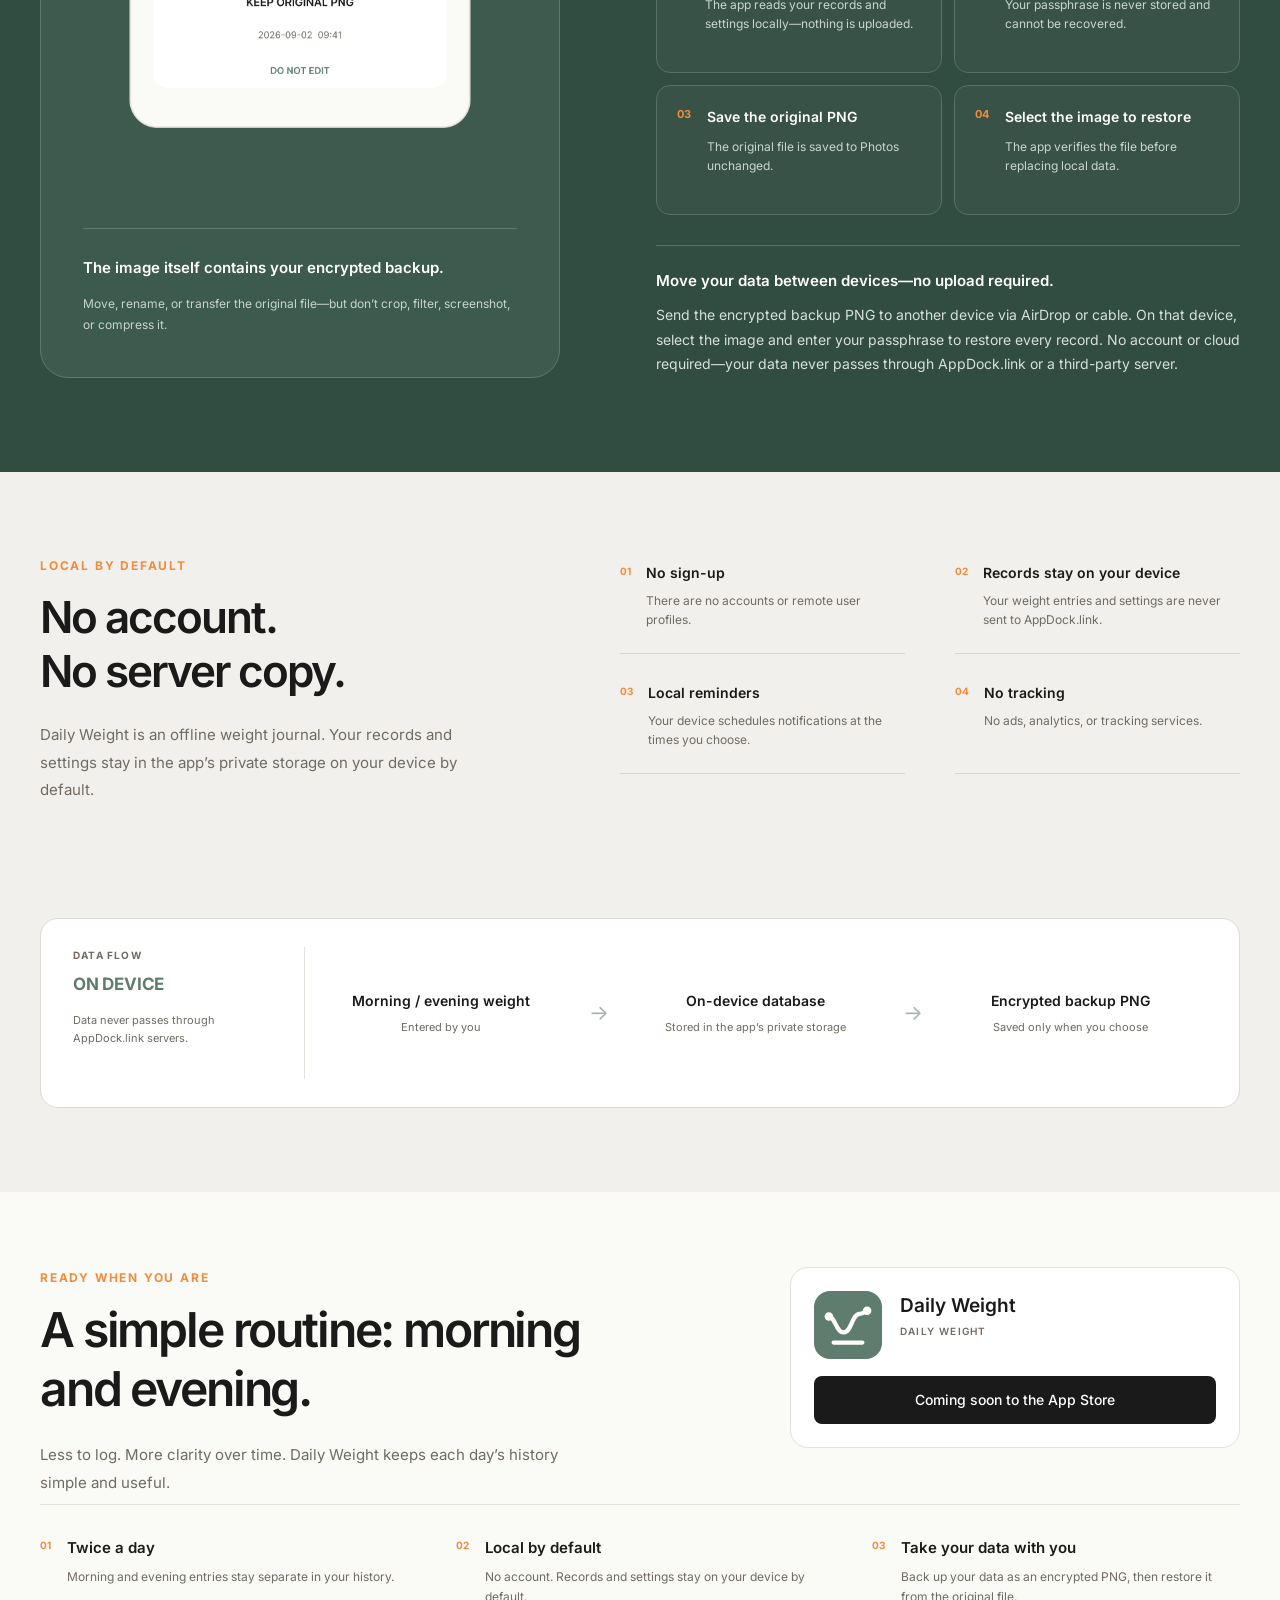
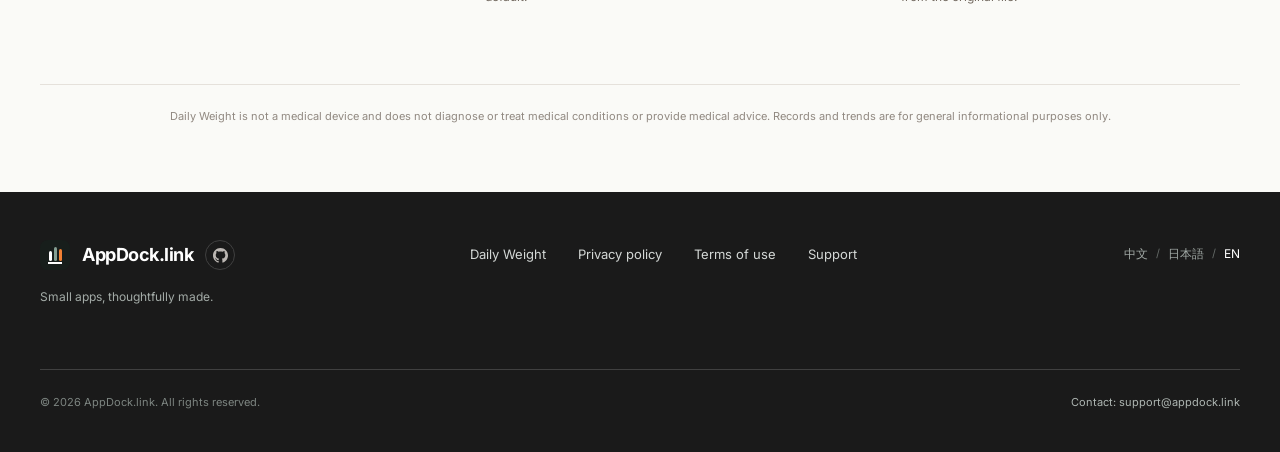
==== commit d51ef2f0: "更新语言" ====
--- a/dailyWeight/index.html
+++ b/dailyWeight/index.html
@@ -44,9 +44,9 @@
       </nav>
 
       <div class="language-switcher" role="group" aria-label="Language" data-i18n-aria-label="a11y.language">
-        <button type="button" data-locale="zh-CN" aria-pressed="true">中文</button>
-        <button type="button" data-locale="ja" aria-pressed="false">日本語</button>
-        <button type="button" data-locale="en" aria-pressed="false">EN</button>
+        <button type="button" data-locale="zh-CN" lang="zh-CN" aria-pressed="true">中文</button>
+        <button type="button" data-locale="ja" lang="ja" aria-pressed="false">日本語</button>
+        <button type="button" data-locale="en" lang="en" aria-pressed="false">EN</button>
       </div>
     </div>
   </header>
@@ -59,10 +59,10 @@
             <img class="product-icon" src="./assets/images/app-icon.svg" alt="" width="72" height="72" />
             <div>
               <p class="product-name" data-i18n="product.name">朝夕体重</p>
-              <p class="product-name-en">DAILY WEIGHT</p>
-            </div>
-          </div>
-          <p class="eyebrow" data-i18n="hero.eyebrow">PRIVATE WEIGHT JOURNAL</p>
+              <p class="product-name-en" lang="en">DAILY WEIGHT</p>
+            </div>
+          </div>
+          <p class="eyebrow" lang="en" data-i18n="hero.eyebrow">PRIVATE WEIGHT JOURNAL</p>
           <h1 data-i18n="hero.title">每天早晚，各记一次。</h1>
           <p class="hero-description" data-i18n="hero.description">
             每天只记录晨重和晚重，就能看清日内差额、隔夜变化与长期趋势。
@@ -77,7 +77,7 @@
               <span class="hero-preview-line hero-preview-line-short"></span>
             </div>
             <div>
-              <p class="hero-transfer-kicker" data-i18n="hero.transferKicker">ONE IMAGE · EVERY DEVICE</p>
+              <p class="hero-transfer-kicker" lang="en" data-i18n="hero.transferKicker">ONE IMAGE · EVERY DEVICE</p>
               <strong data-i18n="hero.transferTitle">一张图片，就能跨设备共享全部数据。</strong>
               <p data-i18n="hero.transferCopy">
                 直接传输原始加密 PNG，就能在另一台设备恢复全部记录。无需账号、无需上传，也不依赖 AppDock 或任何第三方云服务。
@@ -97,8 +97,72 @@
             <span data-i18n="hero.stageTitle">一日详情</span>
             <i></i>
           </div>
-          <img class="phone-screen" src="./assets/images/day-detail.png?v=3x" width="283" height="614" alt="朝夕体重的一日详情画面"
-            data-i18n-alt="hero.stageAlt" />
+          <div class="phone-screen app-screen-mockup day-detail-screen" role="img" aria-label="朝夕体重的一日详情画面"
+            data-i18n-aria-label="hero.stageAlt">
+            <div class="app-screen-visual" aria-hidden="true">
+            <div class="mock-status-bar">
+              <span>9:41</span>
+              <span class="mock-status-network"><span>5G</span><i aria-hidden="true"></i><span>100%</span></span>
+            </div>
+
+            <div class="day-screen-header">
+              <span class="day-back" aria-hidden="true"></span>
+              <strong data-i18n="screens.day.date">8月29日记录</strong>
+            </div>
+
+            <div class="day-delta-card">
+              <div class="day-delta-grid">
+                <div class="day-delta-tile day-delta-tile-day">
+                  <span class="day-delta-label"><i aria-hidden="true"></i><span data-i18n="screens.day.dayDelta">当日差额</span></span>
+                  <strong>+0.6 kg</strong>
+                  <span class="day-delta-formula" data-i18n="screens.day.dayDeltaFormula">今晚 − 今晨</span>
+                </div>
+                <div class="day-delta-tile day-delta-tile-night">
+                  <span class="day-delta-label"><i aria-hidden="true"></i><span data-i18n="screens.day.overnightDelta">隔夜变化</span></span>
+                  <strong>−0.3 kg</strong>
+                  <span class="day-delta-formula" data-i18n="screens.day.overnightFormula">今晨 − 昨晚</span>
+                </div>
+              </div>
+              <p data-i18n="screens.day.overnightNote">隔夜变化受饮水、盐分与睡眠影响，仅作参考</p>
+            </div>
+
+            <div class="day-entry-card day-entry-morning">
+              <span class="day-entry-icon" aria-hidden="true">
+                <svg viewBox="0 0 24 24"><circle cx="12" cy="12" r="3.2"></circle><path d="M12 2.5v2.2M12 19.3v2.2M2.5 12h2.2M19.3 12h2.2M5.3 5.3l1.6 1.6M17.1 17.1l1.6 1.6M18.7 5.3l-1.6 1.6M6.9 17.1l-1.6 1.6"></path></svg>
+              </span>
+              <div class="day-entry-heading">
+                <strong data-i18n="screens.day.morningTitle">晨间体重</strong>
+                <span data-i18n="screens.day.morningMeta">07:18 · 已记录</span>
+              </div>
+              <b>61.8 kg</b>
+              <p data-i18n="screens.day.morningHint">精度 0.1 kg · 可稍后编辑</p>
+            </div>
+
+            <div class="day-entry-card day-entry-evening">
+              <span class="day-entry-icon" aria-hidden="true">
+                <svg viewBox="0 0 24 24"><path d="M17.8 15.8A7.3 7.3 0 0 1 8.2 6.2a7.4 7.4 0 1 0 9.6 9.6Z"></path></svg>
+              </span>
+              <div class="day-entry-heading">
+                <strong data-i18n="screens.day.eveningTitle">晚间体重</strong>
+                <span data-i18n="screens.day.eveningMeta">21:36 · 已记录</span>
+              </div>
+              <b>62.4 kg</b>
+              <p data-i18n="screens.day.eveningHint">保存后立即计算今日差额</p>
+            </div>
+
+            <div class="day-notes-card">
+              <strong data-i18n="screens.day.notesTitle">当日备注</strong>
+              <p><span data-i18n="screens.day.notesCopy">睡眠 7 小时 · 正常饮食 · 无特殊情况</span><i aria-hidden="true">›</i></p>
+            </div>
+
+            <div class="day-edit-actions">
+              <span data-i18n="screens.day.editMorning">编辑晨重</span>
+              <span data-i18n="screens.day.editEvening">编辑晚重</span>
+            </div>
+            <span class="day-delete" data-i18n="screens.day.delete">删除当天记录</span>
+            <i class="mock-home-indicator" aria-hidden="true"></i>
+            </div>
+          </div>
           <figcaption data-i18n="hero.stageCaption">晨重、晚重与当日差额，在同一页完成回看。</figcaption>
         </figure>
       </div>
@@ -108,7 +172,7 @@
       <div class="section-inner rhythm-inner">
         <div class="section-heading rhythm-heading">
           <div>
-            <p class="eyebrow" data-i18n="rhythm.eyebrow">CORE RITUAL</p>
+            <p class="eyebrow" lang="en" data-i18n="rhythm.eyebrow">CORE RITUAL</p>
             <h2 data-i18n="rhythm.title">一日两次，信息不过载</h2>
           </div>
           <p class="section-intro" data-i18n="rhythm.intro">
@@ -169,7 +233,7 @@
     <section class="trends section-offwhite">
       <div class="section-inner trends-inner">
         <div class="trends-copy">
-          <p class="eyebrow" data-i18n="trends.eyebrow">LONG VIEW</p>
+          <p class="eyebrow" lang="en" data-i18n="trends.eyebrow">LONG VIEW</p>
           <h2 data-i18n="trends.title">把波动放回时间里</h2>
           <p class="section-intro" data-i18n="trends.intro">
             单日变化容易受到饮水、盐分和作息影响。周与月的视图，把注意力重新放到更稳定的方向上。
@@ -204,8 +268,79 @@
             <span data-i18n="trends.stageTitle">周趋势</span>
             <i></i>
           </div>
-          <img class="phone-screen" src="./assets/images/weekly-trend.png?v=4x" width="283" height="614"
-            alt="朝夕体重的周趋势画面" data-i18n-alt="trends.stageAlt" />
+          <div class="phone-screen app-screen-mockup weekly-trend-screen" role="img" aria-label="朝夕体重的周趋势画面"
+            data-i18n-aria-label="trends.stageAlt">
+            <div class="app-screen-visual" aria-hidden="true">
+            <div class="mock-status-bar">
+              <span>9:41</span>
+              <span class="mock-status-network"><span>5G</span><i aria-hidden="true"></i><span>100%</span></span>
+            </div>
+
+            <div class="trend-screen-header">
+              <strong data-i18n="screens.trend.title">趋势</strong>
+              <span data-i18n="screens.trend.goal">目标 58.0 kg</span>
+            </div>
+
+            <div class="trend-period-tabs">
+              <span class="is-active" data-i18n="screens.trend.week">周</span>
+              <span data-i18n="screens.trend.month">月</span>
+            </div>
+
+            <div class="trend-chart-card">
+              <div class="trend-chart-heading">
+                <strong data-i18n="screens.trend.dateRange">8月24日 – 8月30日</strong>
+                <span data-i18n="screens.trend.comparison">周均 −0.4 kg</span>
+              </div>
+              <div class="trend-chart-plot" aria-hidden="true">
+                <span class="trend-axis trend-axis-63">63</span>
+                <span class="trend-axis trend-axis-62">62</span>
+                <span class="trend-axis trend-axis-61">61</span>
+                <svg viewBox="0 0 196 94" preserveAspectRatio="none">
+                  <path class="trend-grid-line" d="M0 8H196M0 43H196M0 78H196"></path>
+                  <path class="trend-goal-line" d="M0 92H196"></path>
+                  <path class="trend-evening-line" d="M0 58C11 54 20 45 30 47C40 49 45 42 57 38C69 34 72 39 82 35C92 31 92 24 103 27C114 30 120 21 133 22C146 23 151 13 164 14C176 15 182 6 196 8"></path>
+                  <path class="trend-morning-line" d="M0 65C10 62 19 53 29 54C40 56 45 51 57 44C70 37 76 41 87 45C99 49 105 47 116 38C127 29 132 31 144 33C156 35 162 24 174 21C185 18 190 18 196 14"></path>
+                </svg>
+              </div>
+              <div class="trend-chart-legend">
+                <span><i class="is-morning" aria-hidden="true"></i><span data-i18n="screens.trend.morning">晨重</span></span>
+                <span><i class="is-evening" aria-hidden="true"></i><span data-i18n="screens.trend.evening">晚重</span></span>
+                <span data-i18n="screens.trend.logged">13 / 14 次记录</span>
+              </div>
+            </div>
+
+            <div class="trend-metric-grid">
+              <div><span data-i18n="screens.trend.average">周均</span><strong class="is-green">61.9 <small>kg</small></strong></div>
+              <div><span data-i18n="screens.trend.range">波动</span><strong>0.8 <small>kg</small></strong></div>
+              <div><span data-i18n="screens.trend.completion">完成率</span><strong class="is-green">93%</strong></div>
+            </div>
+
+            <div class="trend-insight">
+              <strong data-i18n="screens.trend.insightTitle">趋势正在缓慢下降</strong>
+              <p data-i18n="screens.trend.insightCopy">最近 7 天晨重均值较前一周低 0.4 kg。继续保持相近测量条件，重点看均值。</p>
+            </div>
+
+            <div class="trend-bottom-nav">
+              <span>
+                <svg viewBox="0 0 24 24" aria-hidden="true"><path d="M3.5 10.5 12 3l8.5 7.5v9.7h-5.7v-6h-5.6v6H3.5Z"></path></svg>
+                <i data-i18n="screens.trend.today">今天</i>
+              </span>
+              <span class="is-active">
+                <svg viewBox="0 0 24 24" aria-hidden="true"><path d="m3.5 17 5-5 3.3 3.2 7.7-8"></path><path d="M15.5 7h4v4"></path></svg>
+                <i data-i18n="screens.trend.trends">趋势</i>
+              </span>
+              <span>
+                <svg viewBox="0 0 24 24" aria-hidden="true"><rect x="4" y="5.5" width="16" height="15" rx="2"></rect><path d="M8 3v5M16 3v5M4 10h16"></path></svg>
+                <i data-i18n="screens.trend.history">历史</i>
+              </span>
+              <span>
+                <svg viewBox="0 0 24 24" aria-hidden="true"><path d="M9.7 2.8h4.6l.7 2.3 2.1.9 2.1-1.1 3.2 3.2-1.1 2.1.9 2.1 2.3.7v4.6l-2.3.7-.9 2.1 1.1 2.1-3.2 3.2-2.1-1.1-2.1.9-.7 2.3H9.7L9 22.2l-2.1-.9-2.1 1.1-3.2-3.2 1.1-2.1-.9-2.1-2.3-.7V9.7L1.8 9l.9-2.1-1.1-2.1 3.2-3.2 2.1 1.1 2.1-.9Z"></path><circle cx="12" cy="12" r="3.2"></circle></svg>
+                <i data-i18n="screens.trend.settings">设置</i>
+              </span>
+            </div>
+            <i class="mock-home-indicator" aria-hidden="true"></i>
+            </div>
+          </div>
           <figcaption data-i18n="trends.stageCaption">晨重与晚重分开绘制，避免把两个时段混为一谈。</figcaption>
         </figure>
       </div>
@@ -215,7 +350,7 @@
       <div class="section-inner backup-inner">
         <figure class="backup-stage">
           <div class="backup-stage-head">
-            <span>ACTUAL BACKUP CARRIER</span>
+            <span data-i18n="backup.carrierLabel">ACTUAL BACKUP CARRIER</span>
             <span>1024 × 1365 PNG</span>
           </div>
           <img id="backup-carrier" data-backup-image src="./assets/images/backup-zh-CN.png?v=3x" width="341" height="455"
@@ -227,7 +362,7 @@
         </figure>
 
         <div class="backup-copy">
-          <p class="eyebrow" data-i18n="backup.eyebrow">ENCRYPTED BACKUP</p>
+          <p class="eyebrow" lang="en" data-i18n="backup.eyebrow">ENCRYPTED BACKUP</p>
           <h2>
             <span data-i18n="backup.titleLine1">一张图片，</span><br />
             <span data-i18n="backup.titleLine2">就是你的加密备份</span>
@@ -235,7 +370,7 @@
           <p class="section-intro" data-i18n="backup.intro">
             记录与设置在设备上被加密，生成一张可以保存到系统相册的原始 PNG。没有账号，也不依赖我们的服务器。
           </p>
-          <span class="local-badge">LOCAL ONLY</span>
+          <span class="local-badge" data-i18n="backup.localBadge">LOCAL ONLY</span>
           <ol class="backup-steps">
             <li>
               <span>01</span>
@@ -275,7 +410,7 @@
     <section class="privacy" id="privacy">
       <div class="section-inner privacy-inner">
         <div class="privacy-copy">
-          <p class="eyebrow" data-i18n="privacy.eyebrow">LOCAL BY DEFAULT</p>
+          <p class="eyebrow" lang="en" data-i18n="privacy.eyebrow">LOCAL BY DEFAULT</p>
           <h2>
             <span data-i18n="privacy.titleLine1">没有账户，</span><br />
             <span data-i18n="privacy.titleLine2">也没有服务器副本</span>
@@ -310,8 +445,8 @@
 
         <div class="data-path" aria-label="Data path" data-i18n-aria-label="privacy.dataPathLabel">
           <div class="data-path-title">
-            <span>DATA PATH</span>
-            <strong>ON DEVICE</strong>
+            <span data-i18n="privacy.dataPathKicker">DATA PATH</span>
+            <strong data-i18n="privacy.onDeviceLabel">ON DEVICE</strong>
             <p data-i18n="privacy.serverNote">不经过 AppDock.link 服务器</p>
           </div>
           <div class="path-node">
@@ -335,7 +470,7 @@
     <section class="closing" id="support">
       <div class="section-inner closing-inner">
         <div class="closing-copy">
-          <p class="eyebrow" data-i18n="closing.eyebrow">READY WHEN YOU ARE</p>
+          <p class="eyebrow" lang="en" data-i18n="closing.eyebrow">READY WHEN YOU ARE</p>
           <h2 data-i18n="closing.title">从今天开始，记录早晚。</h2>
           <p class="section-intro" data-i18n="closing.intro">少一点输入，多一点清楚。朝夕体重只保留每天真正需要回看的信息。</p>
         </div>
@@ -343,7 +478,7 @@
           <img src="./assets/images/app-icon.svg" alt="" width="68" height="68" />
           <div>
             <strong data-i18n="product.name">朝夕体重</strong>
-            <span>DAILY WEIGHT</span>
+            <span lang="en">DAILY WEIGHT</span>
           </div>
           <span class="store-button" aria-disabled="true" data-i18n="common.comingSoon">App Store 即将上线</span>
         </div>
@@ -385,7 +520,7 @@
             <img src="../assets/social/github-mark.svg" alt="" width="15" height="15" />
           </a>
         </div>
-        <p>Small apps, thoughtfully made.</p>
+        <p data-i18n="brand.tagline">Small apps, thoughtfully made.</p>
       </div>
       <nav class="footer-nav" aria-label="Footer" data-i18n-aria-label="a11y.footerNav">
         <a href="#product" data-i18n="product.name">朝夕体重</a>
@@ -395,10 +530,10 @@
           aria-controls="legal-modal">使用条款</button>
         <a href="mailto:support@appdock.link" data-i18n="nav.support">支持</a>
       </nav>
-      <div class="footer-languages" aria-label="Language" data-i18n-aria-label="a11y.language">
-        <button type="button" data-locale="zh-CN">中文</button><span>/</span>
-        <button type="button" data-locale="ja">日本語</button><span>/</span>
-        <button type="button" data-locale="en">EN</button>
+      <div class="footer-languages" role="group" aria-label="Language" data-i18n-aria-label="a11y.language">
+        <button type="button" data-locale="zh-CN" lang="zh-CN" aria-pressed="true">中文</button><span>/</span>
+        <button type="button" data-locale="ja" lang="ja" aria-pressed="false">日本語</button><span>/</span>
+        <button type="button" data-locale="en" lang="en" aria-pressed="false">EN</button>
       </div>
       <div class="footer-bottom">
         <span>© 2026 AppDock.link. All rights reserved.</span>
@@ -414,10 +549,10 @@
     <section class="legal-dialog" role="dialog" aria-modal="true" aria-labelledby="legal-dialog-title" tabindex="-1">
       <header class="legal-dialog-header">
         <div>
-          <p class="legal-dialog-eyebrow">APPDOCK.LINK / DAILY WEIGHT</p>
+          <p class="legal-dialog-eyebrow" lang="en">APPDOCK.LINK / DAILY WEIGHT</p>
           <h2 id="legal-dialog-title" data-legal-title>隐私政策与使用条款</h2>
         </div>
-        <button class="legal-close-button" type="button" data-legal-dismiss>
+        <button class="legal-close-button" type="button" data-legal-dismiss data-legal-close-button aria-label="关闭">
           <span data-legal-close-label>关闭</span>
           <svg width="16" height="16" viewBox="0 0 16 16" fill="none" aria-hidden="true">
             <path d="M3.5 3.5L12.5 12.5M12.5 3.5L3.5 12.5" stroke="currentColor" stroke-width="1.5"
--- a/dailyWeight/styles.css
+++ b/dailyWeight/styles.css
@@ -566,6 +566,771 @@
   transform: translateX(-50%);
 }
 
+.app-screen-mockup {
+  container-type: inline-size;
+  overflow: hidden;
+  color: #171717;
+  border: 1px solid #e5e1db;
+  border-radius: 9.2% / 4.25%;
+  background: #fdfdfb;
+  box-shadow: 0 8px 24px rgb(49 42 35 / 4%);
+  font-family: var(--font-body);
+  line-height: 1.25;
+}
+
+.app-screen-visual {
+  position: absolute;
+  inset: 0;
+}
+
+.mock-status-bar {
+  position: absolute;
+  top: 2.5cqw;
+  right: 5.55cqw;
+  left: 6cqw;
+  display: flex;
+  align-items: center;
+  justify-content: space-between;
+  font-family: var(--font-latin);
+  font-size: 4.55cqw;
+  font-weight: 500;
+  letter-spacing: -0.08cqw;
+  line-height: 1;
+}
+
+.mock-status-network {
+  display: flex;
+  align-items: center;
+  gap: 2.25cqw;
+}
+
+.mock-status-network i {
+  width: 3.05cqw;
+  height: 1.55cqw;
+  background: currentColor;
+  transform: skewX(-10deg);
+}
+
+.mock-home-indicator {
+  position: absolute;
+  bottom: 1.75cqw;
+  left: 50%;
+  width: 35.7cqw;
+  height: 1.05cqw;
+  border-radius: 1cqw;
+  background: #d8d8d5;
+  transform: translateX(-50%);
+}
+
+.day-detail-screen .mock-home-indicator {
+  bottom: 6.65cqw;
+}
+
+/* Product screenshot rebuilt as live, localizable HTML. */
+.day-screen-header {
+  position: absolute;
+  top: 13.55cqw;
+  left: 3.9cqw;
+  display: flex;
+  height: 10.25cqw;
+  align-items: center;
+  gap: 3.2cqw;
+}
+
+.day-screen-header strong {
+  font-size: 5.65cqw;
+  font-weight: 700;
+  letter-spacing: -0.18cqw;
+  white-space: nowrap;
+}
+
+.day-back {
+  position: relative;
+  display: block;
+  width: 10.25cqw;
+  height: 10.25cqw;
+  flex: 0 0 auto;
+  border-radius: 50%;
+  background: #f5f4f2;
+}
+
+.day-back::after {
+  position: absolute;
+  top: 50%;
+  left: 53%;
+  width: 2.45cqw;
+  height: 2.45cqw;
+  border-bottom: 1.55cqw solid #1a1a1a;
+  border-left: 1.55cqw solid #1a1a1a;
+  content: "";
+  transform: translate(-38%, -50%) rotate(45deg);
+}
+
+.day-delta-card,
+.day-entry-card {
+  border: 0.55cqw solid #eadaca;
+  background: #fff;
+}
+
+.day-delta-card {
+  position: absolute;
+  top: 26.5cqw;
+  left: 6cqw;
+  width: 88cqw;
+  height: 34.65cqw;
+  padding: 2.65cqw 2.65cqw 0;
+  border-radius: 4.25cqw;
+}
+
+.day-delta-grid {
+  display: grid;
+  height: 21.55cqw;
+  grid-template-columns: repeat(2, minmax(0, 1fr));
+  gap: 2cqw;
+}
+
+.day-delta-tile {
+  min-width: 0;
+  padding: 2.55cqw 2.5cqw;
+  border-radius: 3.4cqw;
+  background: #f1efed;
+}
+
+.day-delta-tile-night {
+  background: #e9ede8;
+}
+
+.day-delta-label {
+  display: flex;
+  min-width: 0;
+  align-items: center;
+  gap: 1.7cqw;
+  color: #817a73;
+  font-size: 3.35cqw;
+  line-height: 1;
+  white-space: nowrap;
+}
+
+.day-delta-label i {
+  width: 1.55cqw;
+  height: 1.55cqw;
+  flex: 0 0 auto;
+  border-radius: 50%;
+  background: #8f8c87;
+}
+
+.day-delta-tile-night .day-delta-label i {
+  background: var(--green);
+}
+
+.day-delta-tile strong {
+  display: block;
+  margin-top: 2.45cqw;
+  font-family: var(--font-latin);
+  font-size: 5.65cqw;
+  font-weight: 500;
+  letter-spacing: -0.14cqw;
+  line-height: 0.92;
+  white-space: nowrap;
+}
+
+.day-delta-tile-night strong {
+  color: var(--green);
+}
+
+.day-delta-formula {
+  display: block;
+  margin-top: 2.05cqw;
+  color: #817a73;
+  font-size: 3.1cqw;
+  font-weight: 600;
+  line-height: 1;
+  white-space: nowrap;
+}
+
+.day-delta-card > p {
+  display: flex;
+  min-height: 8.4cqw;
+  align-items: center;
+  margin: 0;
+  color: #817a73;
+  font-size: 3.18cqw;
+  font-weight: 500;
+  line-height: 1.25;
+}
+
+.day-entry-card {
+  position: absolute;
+  left: 6cqw;
+  width: 88cqw;
+  height: 37.1cqw;
+  border-radius: 4.25cqw;
+}
+
+.day-entry-morning {
+  top: 65.45cqw;
+}
+
+.day-entry-evening {
+  top: 106.7cqw;
+}
+
+.day-entry-icon {
+  position: absolute;
+  top: 5.3cqw;
+  left: 4.2cqw;
+  display: grid;
+  width: 8.15cqw;
+  height: 8.15cqw;
+  place-items: center;
+  border-radius: 2.55cqw;
+  color: #d79519;
+  background: #fff3d3;
+}
+
+.day-entry-evening .day-entry-icon {
+  color: #7665ca;
+  background: #f0edff;
+}
+
+.day-entry-icon svg {
+  width: 5.3cqw;
+  height: 5.3cqw;
+  fill: none;
+  stroke: currentColor;
+  stroke-linecap: round;
+  stroke-linejoin: round;
+  stroke-width: 2;
+}
+
+.day-entry-heading {
+  position: absolute;
+  top: 4.55cqw;
+  left: 15.2cqw;
+}
+
+.day-entry-heading strong,
+.day-entry-heading span {
+  display: block;
+}
+
+.day-entry-heading strong {
+  font-size: 4.45cqw;
+  font-weight: 700;
+  letter-spacing: -0.12cqw;
+  line-height: 1.1;
+  white-space: nowrap;
+}
+
+.day-entry-heading span {
+  margin-top: 2.2cqw;
+  color: #97938e;
+  font-family: var(--font-latin);
+  font-size: 3.55cqw;
+  line-height: 1;
+  white-space: nowrap;
+}
+
+.day-entry-card > b {
+  position: absolute;
+  top: 18.2cqw;
+  left: 4.25cqw;
+  font-family: var(--font-latin);
+  font-size: 7.75cqw;
+  font-weight: 600;
+  letter-spacing: -0.34cqw;
+  line-height: 1;
+  white-space: nowrap;
+}
+
+.day-entry-morning > b {
+  color: var(--green);
+}
+
+.day-entry-card > p {
+  position: absolute;
+  bottom: 4.05cqw;
+  left: 4.25cqw;
+  color: #97938e;
+  font-size: 3.45cqw;
+  line-height: 1;
+  white-space: nowrap;
+}
+
+.day-notes-card {
+  position: absolute;
+  top: 147.7cqw;
+  left: 6cqw;
+  width: 88cqw;
+  height: 20.85cqw;
+  padding: 4.25cqw;
+  border: 0.55cqw solid #e5e1db;
+  border-radius: 4.25cqw;
+  background: #f4f3f1;
+}
+
+.day-notes-card strong {
+  display: block;
+  font-size: 4.25cqw;
+  font-weight: 700;
+  line-height: 1;
+}
+
+.day-notes-card p {
+  display: flex;
+  min-width: 0;
+  align-items: center;
+  margin-top: 4.15cqw;
+  color: #97938e;
+  font-size: 3.35cqw;
+  line-height: 1;
+  white-space: nowrap;
+}
+
+.day-notes-card p span {
+  overflow: hidden;
+  text-overflow: ellipsis;
+}
+
+.day-notes-card p i {
+  margin-left: 1.2cqw;
+  font-style: normal;
+}
+
+.day-edit-actions {
+  position: absolute;
+  top: 172.8cqw;
+  left: 6cqw;
+  display: grid;
+  width: 88cqw;
+  height: 12.35cqw;
+  grid-template-columns: repeat(2, minmax(0, 1fr));
+  gap: 2.85cqw;
+}
+
+.day-edit-actions span {
+  display: grid;
+  min-width: 0;
+  place-items: center;
+  overflow: hidden;
+  color: var(--green);
+  border: 0.65cqw solid var(--green);
+  border-radius: 4.25cqw;
+  font-size: 3.85cqw;
+  font-weight: 600;
+  line-height: 1;
+  white-space: nowrap;
+}
+
+.day-delete {
+  position: absolute;
+  top: 200.05cqw;
+  left: 0;
+  width: 100%;
+  color: #97938e;
+  font-size: 3.55cqw;
+  line-height: 1;
+  text-align: center;
+  white-space: nowrap;
+}
+
+/* Weekly trend screenshot rebuilt as live, localizable HTML. */
+.trend-screen-header {
+  position: absolute;
+  top: 15.6cqw;
+  right: 6cqw;
+  left: 6cqw;
+  display: flex;
+  align-items: center;
+  justify-content: space-between;
+}
+
+.trend-screen-header strong {
+  font-size: 6.8cqw;
+  font-weight: 700;
+  letter-spacing: -0.25cqw;
+  line-height: 1;
+}
+
+.trend-screen-header > span {
+  display: grid;
+  min-width: 29.7cqw;
+  height: 7.9cqw;
+  padding-inline: 3cqw;
+  place-items: center;
+  color: var(--green);
+  border-radius: 4.2cqw;
+  background: #eef1ed;
+  font-size: 3.4cqw;
+  line-height: 1;
+  white-space: nowrap;
+}
+
+.trend-period-tabs {
+  position: absolute;
+  top: 26.55cqw;
+  left: 6cqw;
+  display: grid;
+  width: 88cqw;
+  height: 10.95cqw;
+  grid-template-columns: repeat(2, 1fr);
+  padding: 1.05cqw;
+  border-radius: 5.5cqw;
+  background: #f4f2ef;
+  color: #8d8984;
+  font-size: 4cqw;
+}
+
+.trend-period-tabs span {
+  display: grid;
+  place-items: center;
+  border-radius: 4.6cqw;
+  line-height: 1;
+}
+
+.trend-period-tabs .is-active {
+  color: var(--green);
+  background: #fff;
+  box-shadow: 0 1px 4px rgb(40 34 29 / 4%);
+  font-weight: 600;
+}
+
+.trend-chart-card {
+  position: absolute;
+  top: 42.1cqw;
+  left: 6cqw;
+  width: 88cqw;
+  height: 66.1cqw;
+  border: 0.55cqw solid #e5e1db;
+  border-radius: 5.65cqw;
+  background: #fff;
+}
+
+.trend-chart-heading {
+  position: absolute;
+  top: 4.7cqw;
+  right: 4.25cqw;
+  left: 4.25cqw;
+  display: flex;
+  align-items: baseline;
+  justify-content: space-between;
+}
+
+.trend-chart-heading strong {
+  font-size: 4.5cqw;
+  font-weight: 500;
+  letter-spacing: -0.12cqw;
+  line-height: 1;
+  white-space: nowrap;
+}
+
+.trend-chart-heading span {
+  color: var(--green);
+  font-family: var(--font-latin);
+  font-size: 3.45cqw;
+  line-height: 1;
+  white-space: nowrap;
+}
+
+.trend-chart-plot {
+  position: absolute;
+  top: 19.1cqw;
+  right: 0;
+  left: 0;
+  height: 33.2cqw;
+}
+
+.trend-chart-plot svg {
+  position: absolute;
+  top: 0;
+  left: 13.1cqw;
+  width: 69.3cqw;
+  height: 33.2cqw;
+  overflow: visible;
+}
+
+.trend-chart-plot path {
+  fill: none;
+}
+
+.trend-grid-line {
+  stroke: #e6e3df;
+  stroke-width: 0.7;
+}
+
+.trend-goal-line {
+  stroke: var(--green);
+  stroke-dasharray: 3 3;
+  stroke-width: 1;
+}
+
+.trend-evening-line {
+  stroke: #aaa8a4;
+  stroke-linecap: round;
+  stroke-width: 1.15;
+}
+
+.trend-morning-line {
+  stroke: var(--green);
+  stroke-linecap: round;
+  stroke-width: 1.55;
+}
+
+.trend-axis {
+  position: absolute;
+  left: 6cqw;
+  color: #98948f;
+  font-family: var(--font-latin);
+  font-size: 3.45cqw;
+  line-height: 1;
+  transform: translateY(-50%);
+}
+
+.trend-axis-63 { top: 2.8cqw; }
+.trend-axis-62 { top: 15.2cqw; }
+.trend-axis-61 { top: 27.55cqw; }
+
+.trend-chart-legend {
+  position: absolute;
+  right: 4.25cqw;
+  bottom: 4.5cqw;
+  left: 4.25cqw;
+  display: flex;
+  align-items: center;
+  color: #88837e;
+  font-size: 3.35cqw;
+  line-height: 1;
+}
+
+.trend-chart-legend > span {
+  display: flex;
+  align-items: center;
+  white-space: nowrap;
+}
+
+.trend-chart-legend > span + span {
+  margin-left: 3.6cqw;
+}
+
+.trend-chart-legend > span:last-child {
+  margin-left: auto;
+  font-family: var(--font-latin);
+}
+
+.trend-chart-legend i {
+  width: 3cqw;
+  height: 3cqw;
+  margin-right: 1.25cqw;
+  border-radius: 50%;
+  background: #aaa8a4;
+}
+
+.trend-chart-legend i.is-morning {
+  background: var(--green);
+}
+
+.trend-metric-grid {
+  position: absolute;
+  top: 111.95cqw;
+  left: 6cqw;
+  display: grid;
+  width: 88cqw;
+  height: 17.75cqw;
+  grid-template-columns: repeat(3, minmax(0, 1fr));
+  gap: 2.15cqw;
+}
+
+.trend-metric-grid > div {
+  min-width: 0;
+  padding: 3.2cqw 3cqw;
+  border: 0.55cqw solid #e5e1db;
+  border-radius: 4.25cqw;
+  background: #fff;
+}
+
+.trend-metric-grid span,
+.trend-metric-grid strong {
+  display: block;
+  white-space: nowrap;
+}
+
+.trend-metric-grid span {
+  color: #817a73;
+  font-size: 3.35cqw;
+  line-height: 1;
+}
+
+.trend-metric-grid strong {
+  margin-top: 3cqw;
+  font-family: var(--font-latin);
+  font-size: 4.75cqw;
+  font-weight: 500;
+  letter-spacing: -0.08cqw;
+  line-height: 1;
+}
+
+.trend-metric-grid strong.is-green {
+  color: var(--green);
+}
+
+.trend-metric-grid small {
+  font-size: 0.75em;
+}
+
+.trend-insight {
+  position: absolute;
+  top: 133.9cqw;
+  left: 6cqw;
+  width: 88cqw;
+  height: 25.8cqw;
+  padding: 4.25cqw;
+  border-radius: 4.25cqw;
+  background: #eef1ed;
+}
+
+.trend-insight strong {
+  display: block;
+  font-size: 4.25cqw;
+  font-weight: 600;
+  letter-spacing: -0.08cqw;
+  line-height: 1;
+  white-space: nowrap;
+}
+
+.trend-insight p {
+  margin-top: 3.25cqw;
+  color: #8e8a84;
+  font-size: 3.25cqw;
+  line-height: 1.55;
+}
+
+.trend-bottom-nav {
+  position: absolute;
+  bottom: 5.65cqw;
+  left: 4.2cqw;
+  display: grid;
+  width: 91.6cqw;
+  height: 20.15cqw;
+  grid-template-columns: repeat(4, 1fr);
+  padding: 2.25cqw 3cqw;
+  border: 0.55cqw solid #eadaca;
+  border-radius: 5.65cqw;
+  background: #fff;
+  box-shadow: 0 3.5cqw 8.5cqw rgb(61 51 43 / 9%);
+}
+
+.trend-bottom-nav > span {
+  display: flex;
+  min-width: 0;
+  flex-direction: column;
+  align-items: center;
+  justify-content: center;
+  color: #756f68;
+  border-radius: 4.25cqw;
+}
+
+.trend-bottom-nav > span.is-active {
+  color: #a84e18;
+  background: #fff0de;
+}
+
+.trend-bottom-nav svg {
+  width: 6.3cqw;
+  height: 6.3cqw;
+  fill: none;
+  stroke: currentColor;
+  stroke-linecap: round;
+  stroke-linejoin: round;
+  stroke-width: 1.8;
+}
+
+.trend-bottom-nav i {
+  margin-top: 1.25cqw;
+  overflow: hidden;
+  font-size: 3.35cqw;
+  font-style: normal;
+  line-height: 1;
+  text-overflow: ellipsis;
+  white-space: nowrap;
+}
+
+html[lang="ja"] .day-delta-label,
+html[lang="en"] .day-delta-label {
+  gap: 1.2cqw;
+  font-size: 2.95cqw;
+}
+
+html[lang="en"] .day-delta-tile {
+  padding-inline: 1.8cqw;
+}
+
+html[lang="ja"] .day-delta-formula,
+html[lang="en"] .day-delta-formula {
+  font-size: 2.65cqw;
+}
+
+html[lang="ja"] .day-delta-card > p,
+html[lang="en"] .day-delta-card > p {
+  font-size: 2.75cqw;
+}
+
+html[lang="ja"] .day-entry-card > p,
+html[lang="en"] .day-entry-card > p,
+html[lang="ja"] .day-notes-card p,
+html[lang="en"] .day-notes-card p {
+  font-size: 3cqw;
+}
+
+html[lang="en"] .day-entry-heading strong {
+  font-size: 3.8cqw;
+}
+
+html[lang="en"] .day-edit-actions span {
+  font-size: 2.85cqw;
+}
+
+html[lang="ja"] .day-edit-actions span {
+  font-size: 3.25cqw;
+}
+
+html[lang="en"] .trend-chart-heading strong {
+  font-size: 3.75cqw;
+}
+
+html[lang="en"] .trend-chart-heading span,
+html[lang="ja"] .trend-chart-heading span {
+  font-size: 3cqw;
+}
+
+html[lang="en"] .trend-chart-legend,
+html[lang="ja"] .trend-chart-legend {
+  font-size: 2.85cqw;
+}
+
+html[lang="en"] .trend-metric-grid span,
+html[lang="ja"] .trend-metric-grid span {
+  font-size: 2.85cqw;
+}
+
+html[lang="en"] .trend-metric-grid > div {
+  padding-inline: 2.4cqw;
+}
+
+html[lang="en"] .trend-insight strong,
+html[lang="ja"] .trend-insight strong {
+  font-size: 3.55cqw;
+}
+
+html[lang="en"] .trend-insight p,
+html[lang="ja"] .trend-insight p {
+  font-size: 2.75cqw;
+  line-height: 1.45;
+}
+
+html[lang="en"] .trend-bottom-nav i {
+  font-size: 2.85cqw;
+}
+
 .hero-stage .phone-screen {
   top: 70px;
 }
@@ -1979,7 +2744,7 @@
   }
 
   .trends-stage {
-    aspect-ratio: 560 / 772;
+    aspect-ratio: 514 / 758;
   }
 
   .phone-screen {
@@ -2155,6 +2920,18 @@
   }
 }
 
+@media (max-width: 420px) {
+  .hero-stage,
+  .trends-stage {
+    aspect-ratio: 514 / 930;
+  }
+
+  .phone-screen {
+    top: 8% !important;
+    width: 68%;
+  }
+}
+
 @media (prefers-reduced-motion: reduce) {
   html {
     scroll-behavior: auto;
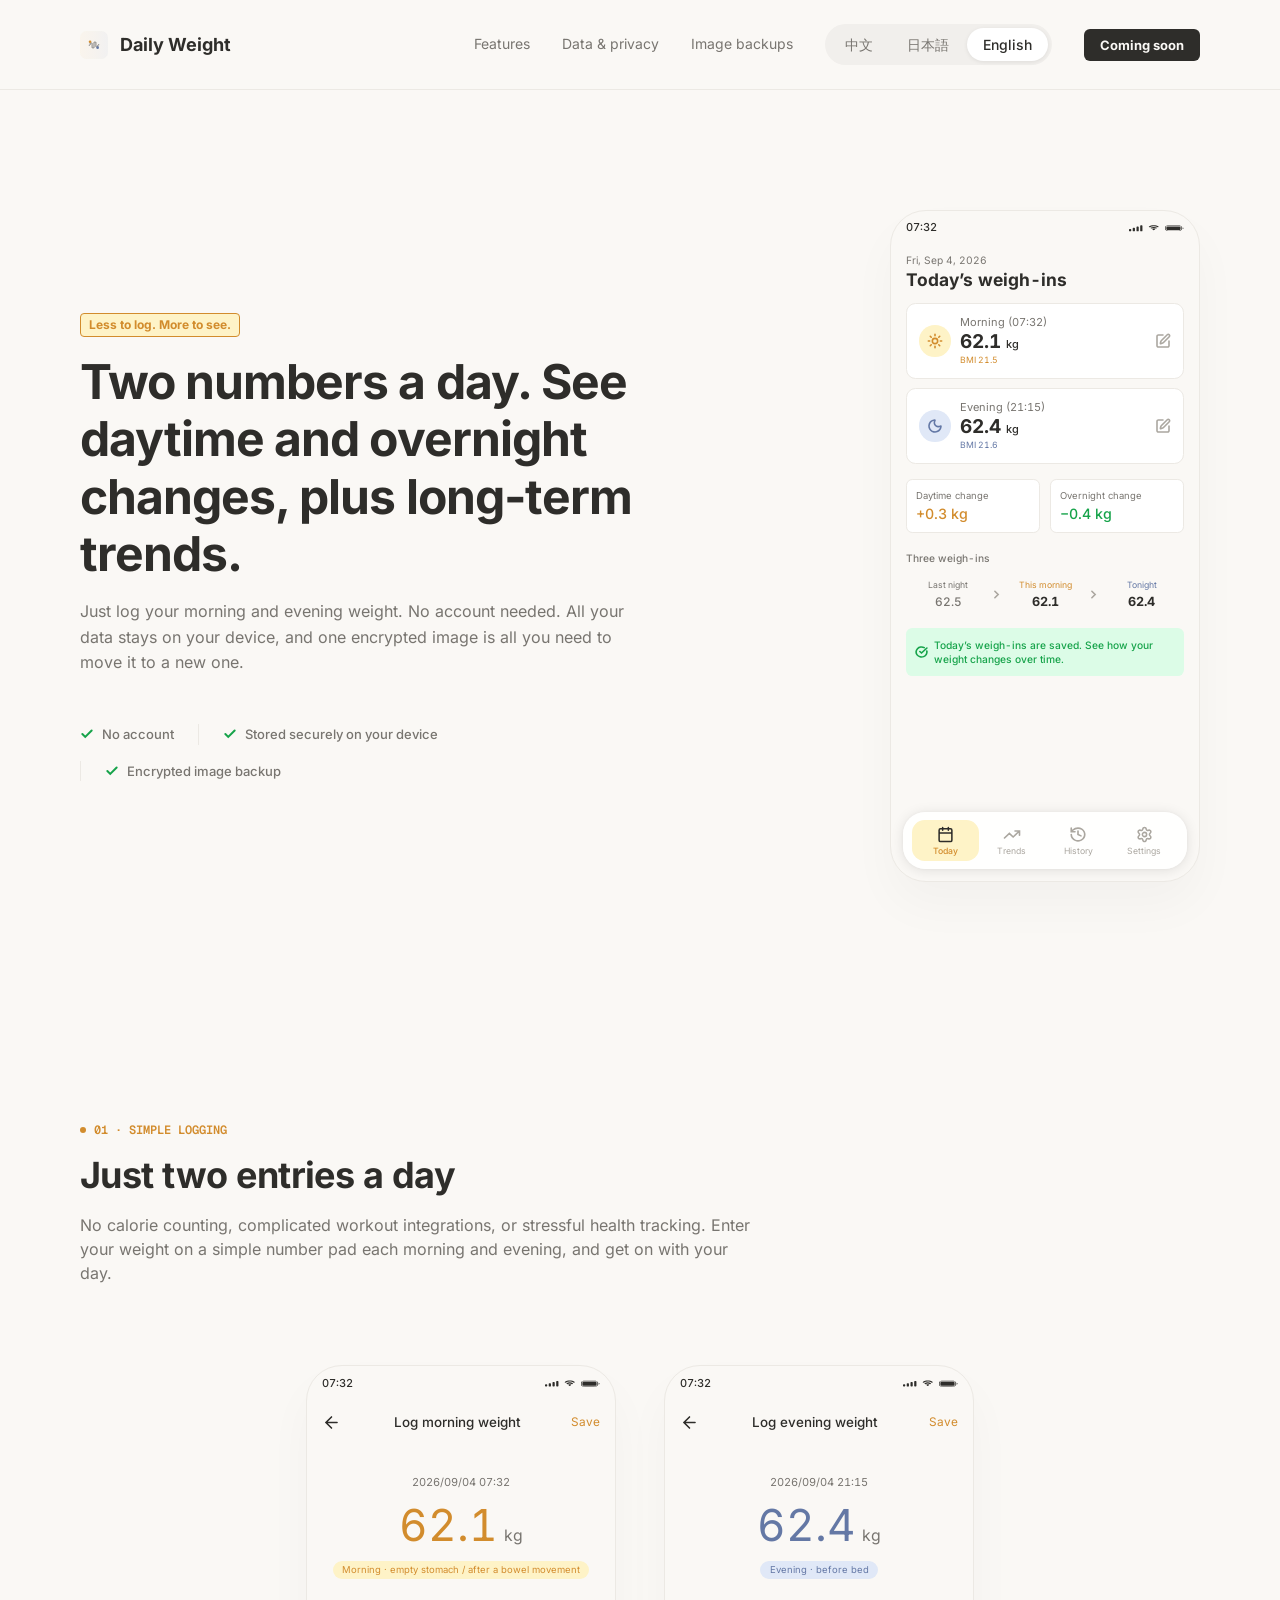
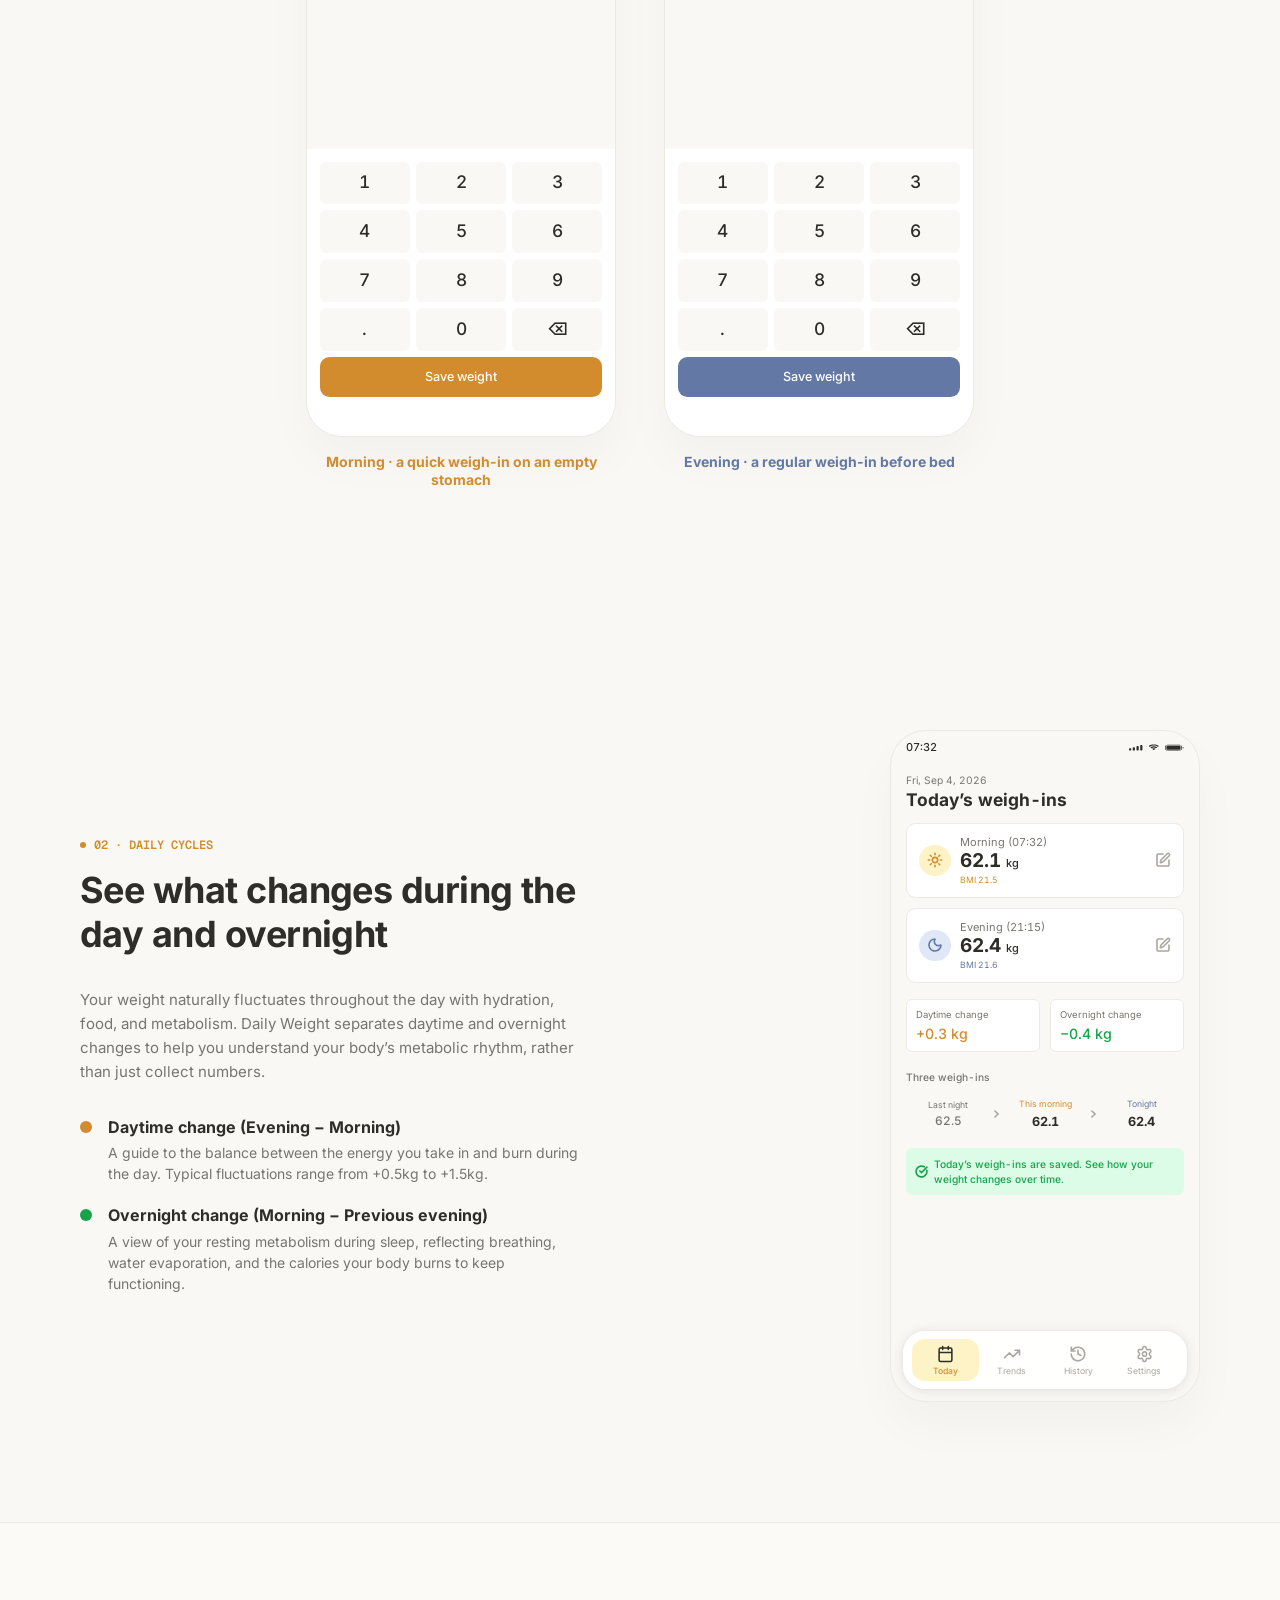
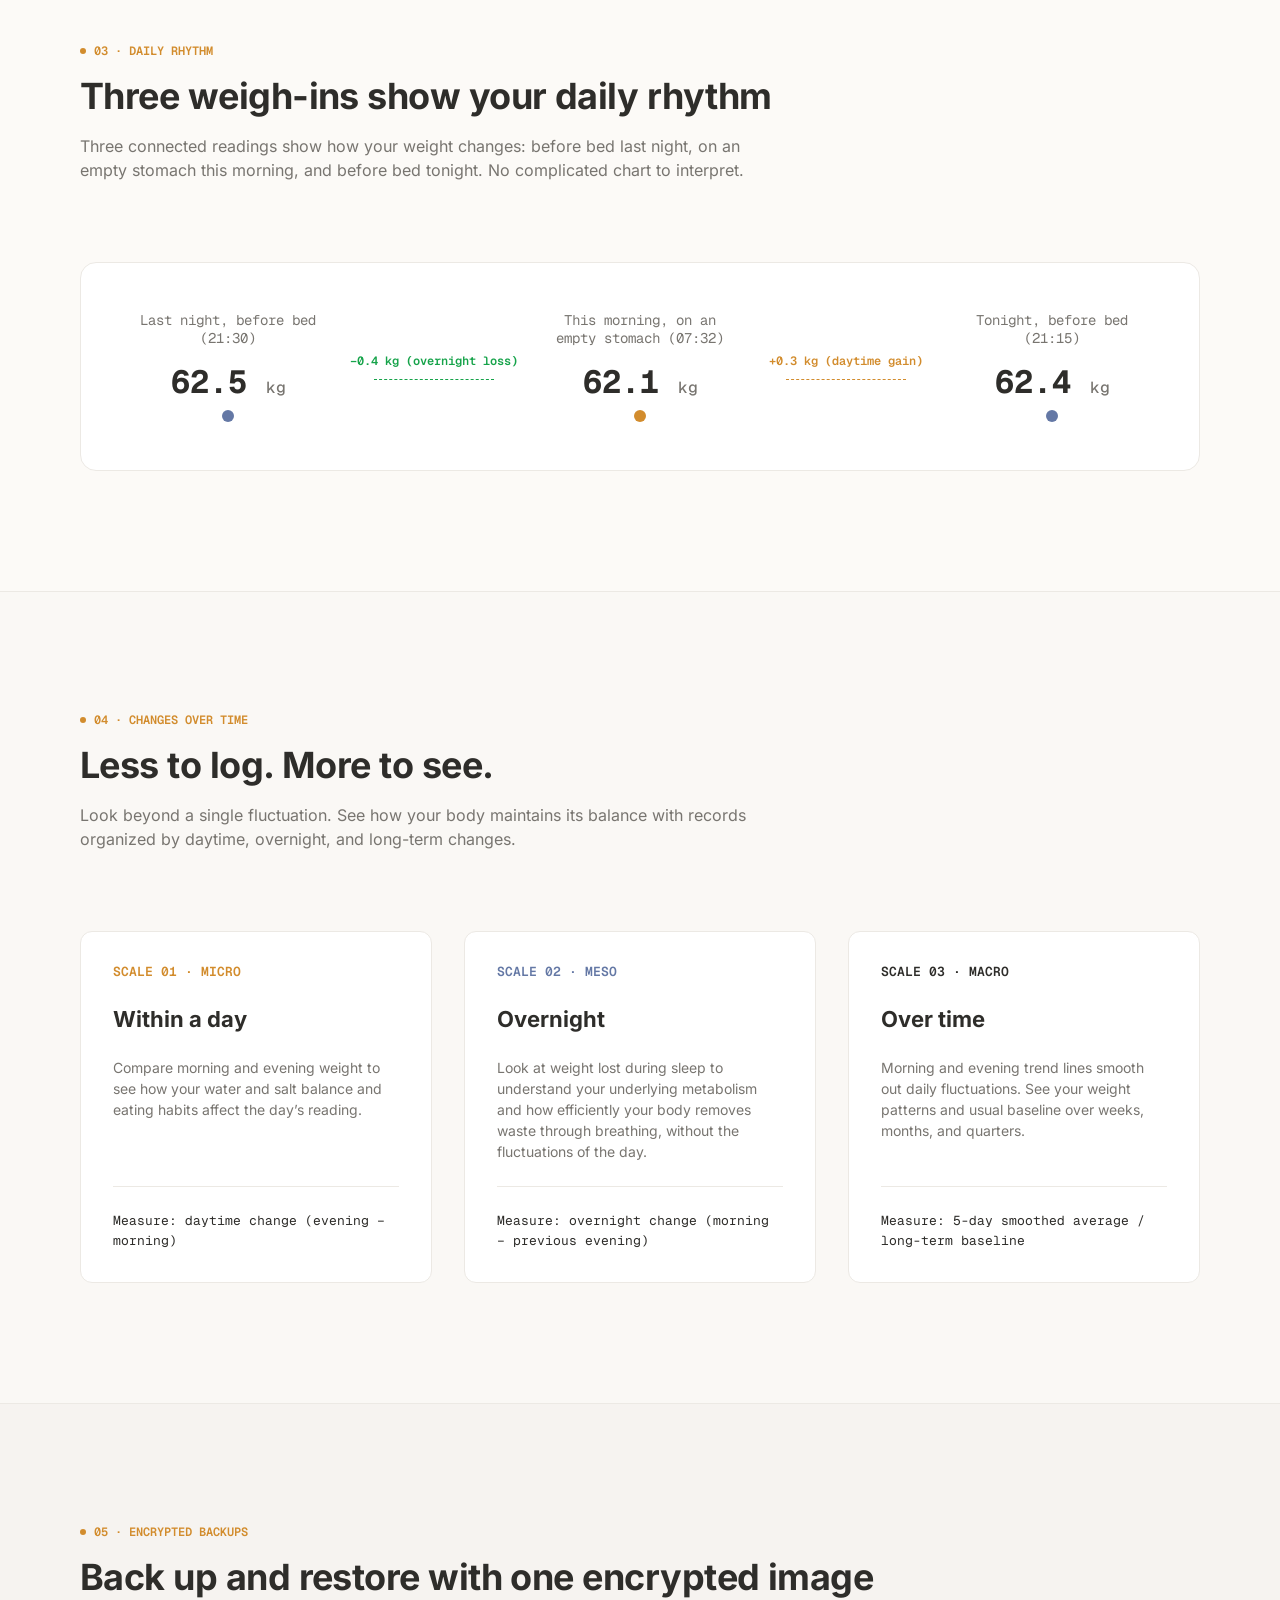
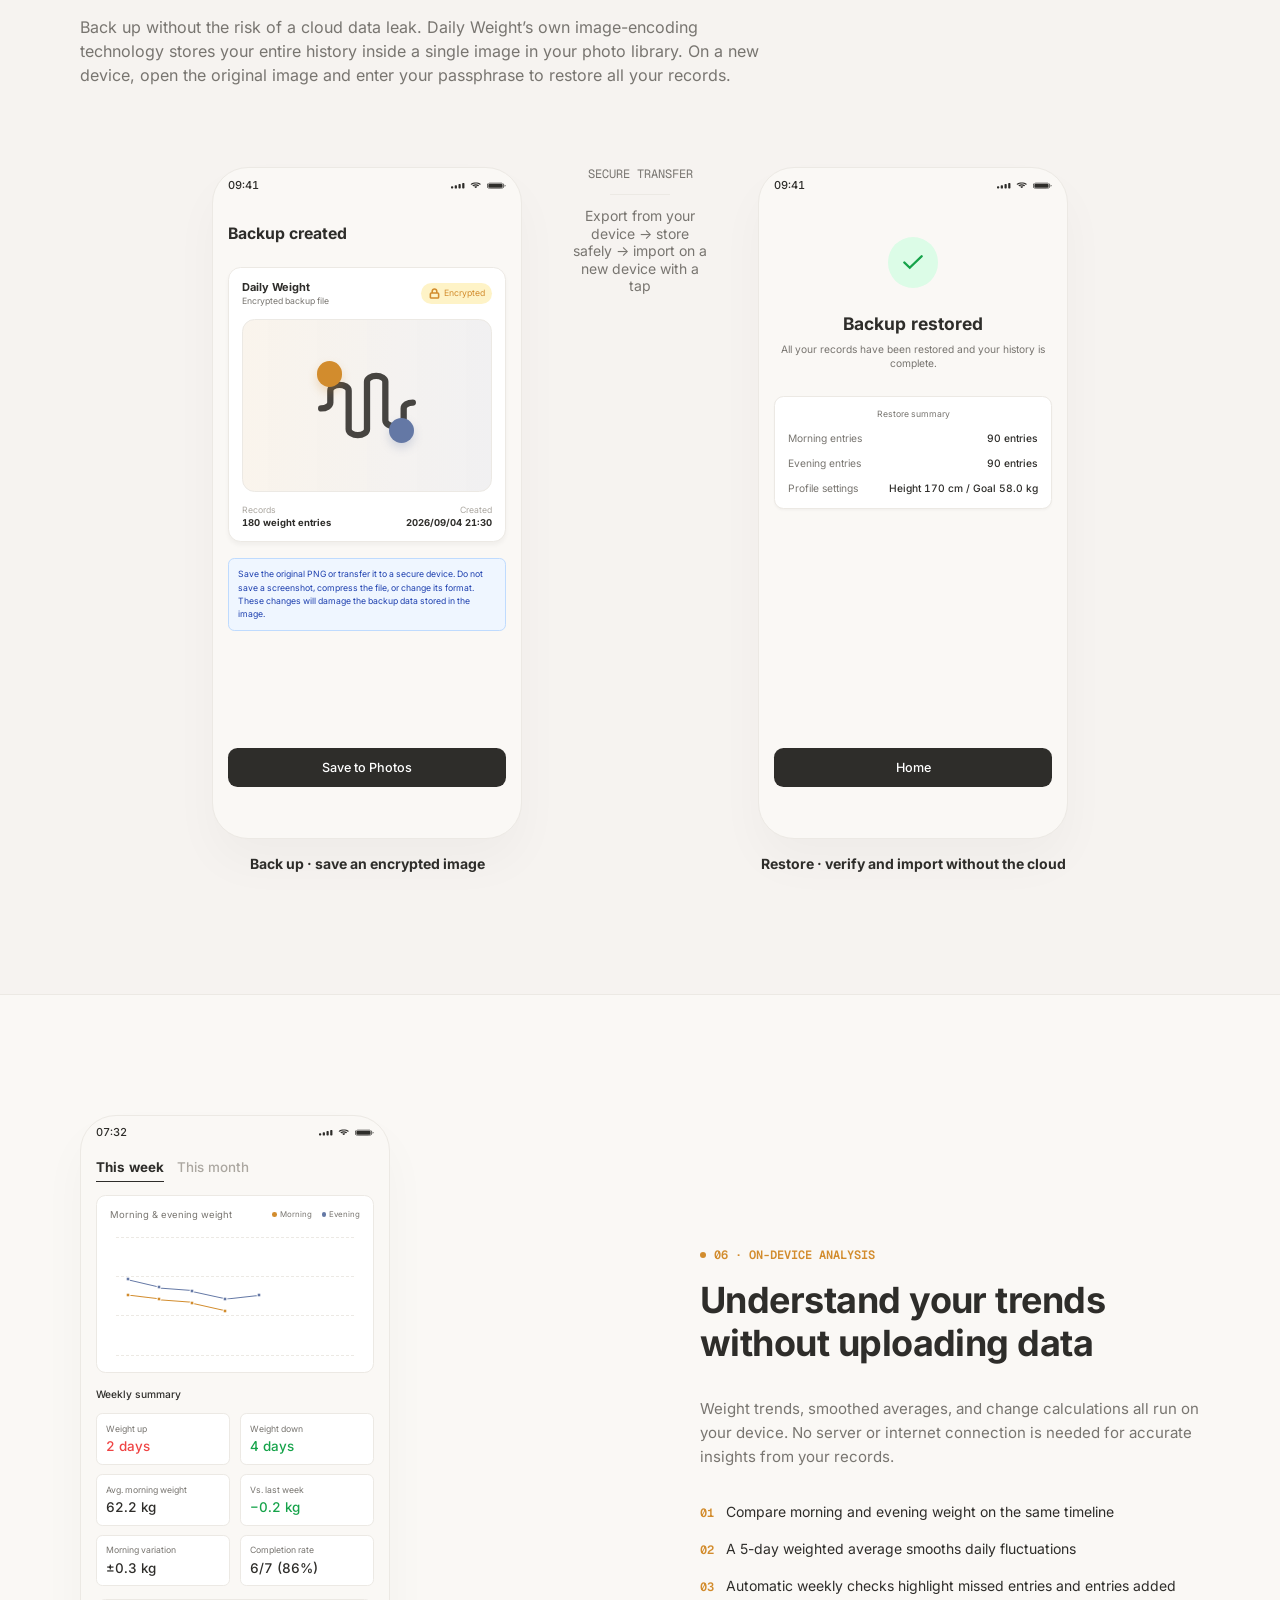
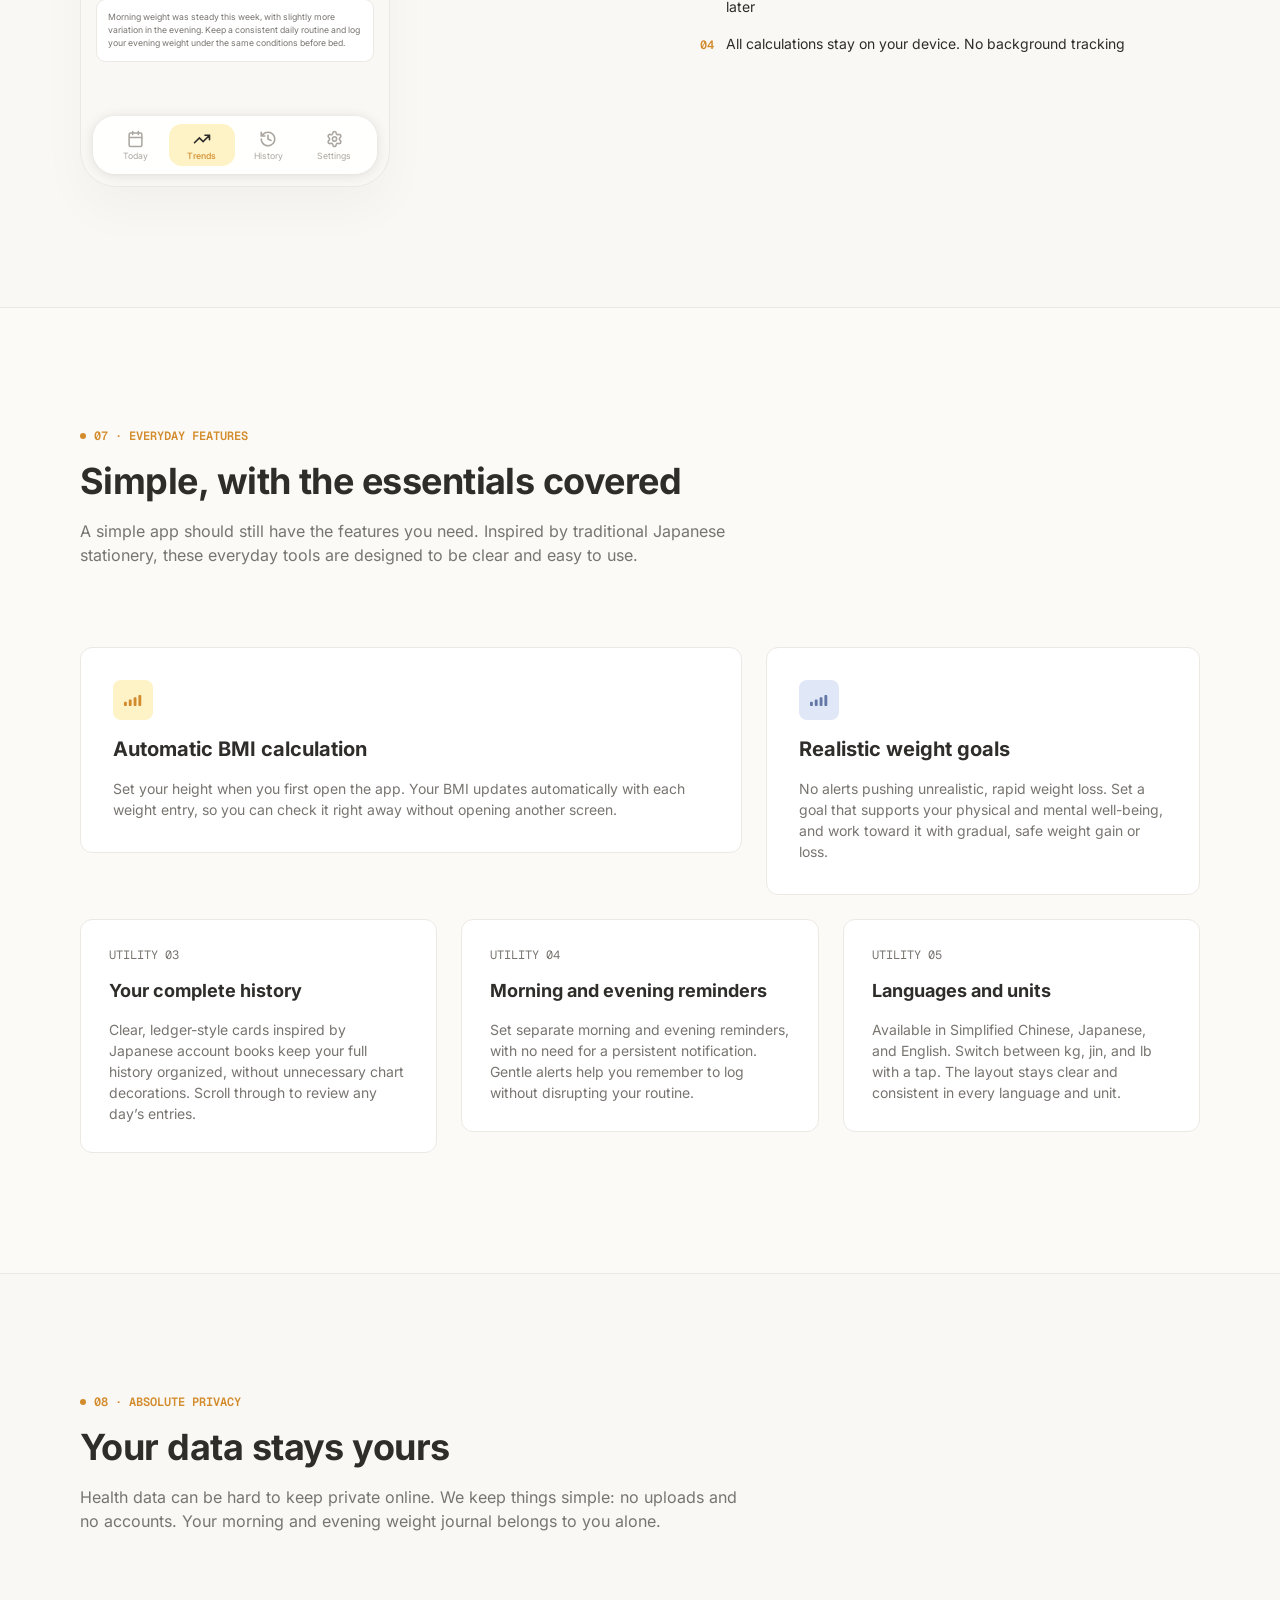
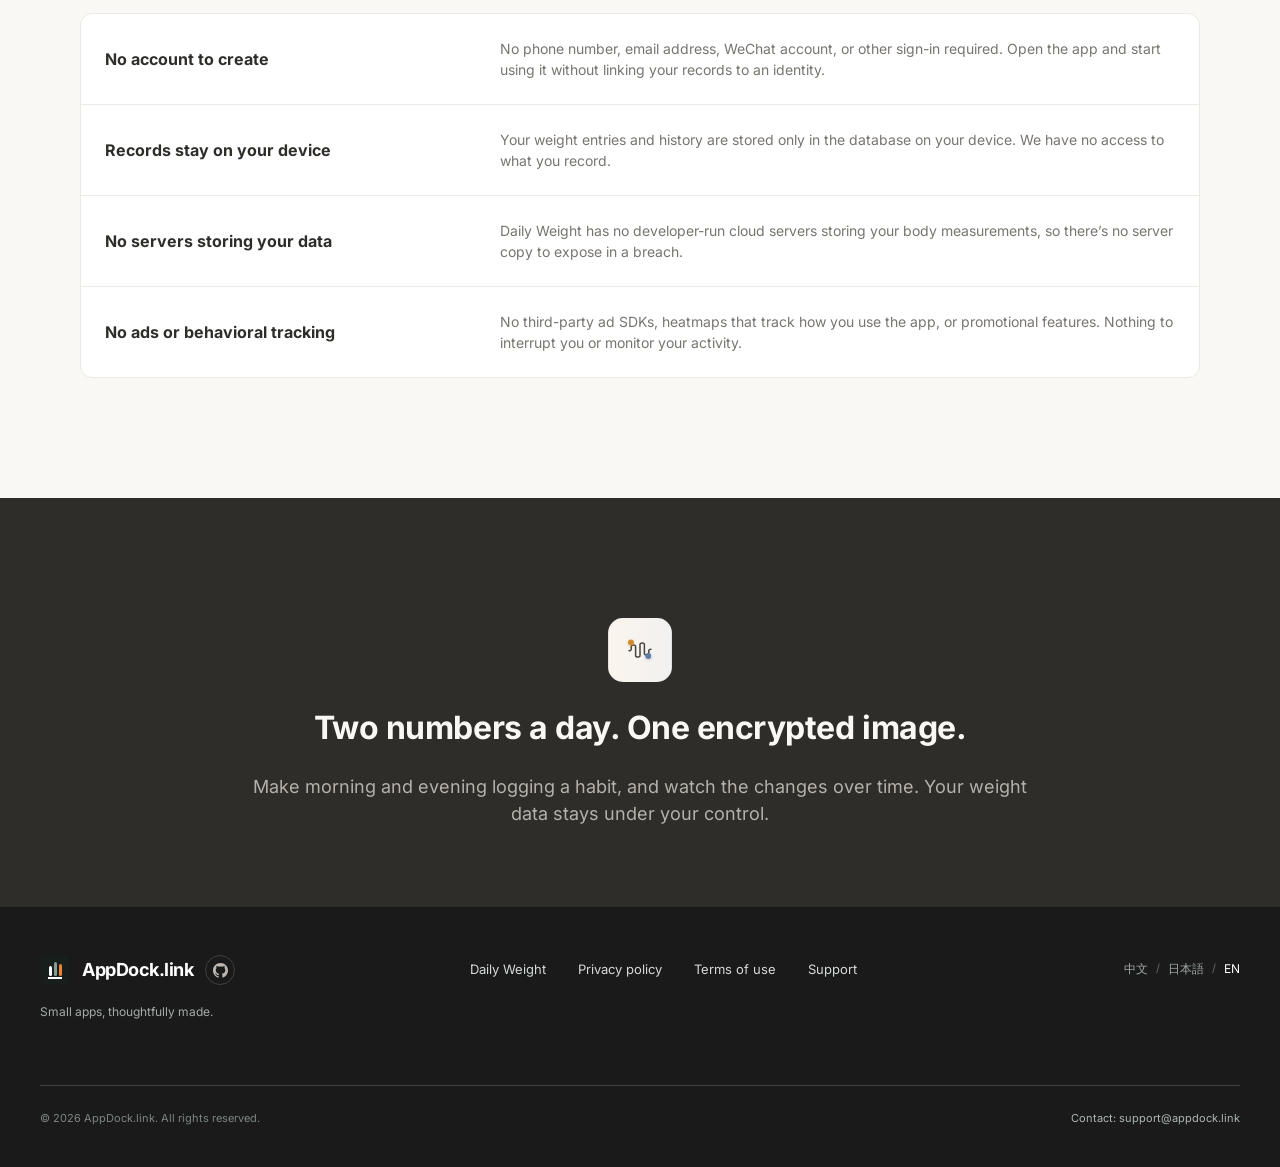
==== commit d3b16fff: "更新网站" ====
--- a/dailyWeight/index.html
+++ b/dailyWeight/index.html
@@ -1,510 +1,1346 @@
 <!doctype html>
 <html lang="zh-CN">
+  <head>
+    <meta charset="utf-8" />
+    <meta name="viewport" content="width=device-width, initial-scale=1" />
+    <meta name="theme-color" content="#faf8f5" />
+    <meta
+      name="description"
+      content="朝夕体重是一款本地优先的早晚体重记录工具。无需账户，记录不上传，并支持加密 PNG 备份与恢复。"
+      data-i18n-content="meta.description"
+    />
+    <meta property="og:type" content="website" />
+    <meta property="og:site_name" content="AppDock.link" />
+    <meta
+      property="og:title"
+      content="朝夕体重 — 每天早晚，各记一次"
+      data-i18n-content="meta.title"
+    />
+    <meta
+      property="og:description"
+      content="把晨重、晚重、日内差额和长期趋势放在一条清晰的时间线上。"
+      data-i18n-content="meta.descriptionShort"
+    />
+    <meta property="og:url" content="https://appdock.link/dailyWeight/" />
+    <link rel="canonical" href="https://appdock.link/dailyWeight/" />
+    <link
+      rel="icon"
+      href="./assets/images/app-icon.svg?v=4"
+      type="image/svg+xml"
+      sizes="any"
+    />
+    <link rel="alternate icon" href="./favicon.ico?v=4" sizes="32x32" />
+    <link rel="apple-touch-icon" href="./apple-touch-icon.png?v=4" />
+    <link rel="stylesheet" href="./styles.css" />
+    <link rel="stylesheet" href="./appdock-shared.css" />
+    <link rel="stylesheet" href="../assets/language-switcher.css" />
+    <script src="./legal-documents.js" defer></script>
+    <script src="./app.js" defer></script>
+    <title data-i18n="meta.title">朝夕体重 — 每天两个数字，静观变化</title>
+  </head>
 
-<head>
-  <meta charset="utf-8" />
-  <meta name="viewport" content="width=device-width, initial-scale=1" />
-  <meta name="theme-color" content="#fafaf7" />
-  <meta name="description" content="朝夕体重是一款本地优先的早晚体重记录工具。无需账户，记录不上传，并支持加密 PNG 备份与恢复。"
-    data-i18n-content="meta.description" />
-  <meta property="og:type" content="website" />
-  <meta property="og:site_name" content="AppDock.link" />
-  <meta property="og:title" content="朝夕体重 — 每天早晚，各记一次" data-i18n-content="meta.title" />
-  <meta property="og:description" content="把晨重、晚重、日内差额和长期趋势放在一条清晰的时间线上。" data-i18n-content="meta.descriptionShort" />
-  <meta property="og:url" content="https://appdock.link/dailyWeight/" />
-  <link rel="canonical" href="https://appdock.link/dailyWeight/" />
-  <link rel="icon" href="./assets/images/app-icon.svg?v=3" type="image/svg+xml" sizes="any" />
-  <link rel="alternate icon" href="./favicon.ico?v=1" sizes="32x32" />
-  <link rel="apple-touch-icon" href="./apple-touch-icon.png?v=1" />
-  <link rel="stylesheet" href="./styles.css" />
-  <script src="./legal-documents.js" defer></script>
-  <script src="./app.js" defer></script>
-  <title data-i18n="meta.title">朝夕体重 — 每天早晚，各记一次</title>
-</head>
-
-<body>
-  <a class="skip-link" href="#main" data-i18n="a11y.skip">跳到主要内容</a>
-
-  <header class="site-header">
-    <div class="header-inner">
-      <a class="brand" href="../" aria-label="AppDock.link">
-        <span class="brand-mark" aria-hidden="true">
-          <span class="brand-bars">
-            <i></i><i></i><i></i>
-          </span>
-          <span class="brand-baseline"></span>
-        </span>
-        <span class="brand-word">AppDock.link</span>
-      </a>
-
-      <nav class="main-nav" aria-label="Primary" data-i18n-aria-label="a11y.primaryNav">
-        <a class="is-active" href="#product" data-i18n="nav.product">产品</a>
-        <a href="#principles" data-i18n="nav.principles">设计原则</a>
-        <a href="#support" data-i18n="nav.support">支持</a>
-      </nav>
-
-      <div class="language-switcher" role="group" aria-label="Language" data-i18n-aria-label="a11y.language">
-        <button type="button" data-locale="zh-CN" lang="zh-CN" aria-pressed="true">中文</button>
-        <button type="button" data-locale="ja" lang="ja" aria-pressed="false">日本語</button>
-        <button type="button" data-locale="en" lang="en" aria-pressed="false">EN</button>
+  <body>
+    <a data-i18n="a11y.skip" class="skip-link" href="#main">跳到主要内容</a>
+    <header class="site-header">
+      <div class="container header-inner">
+        <a class="product-brand" href="#product"
+          ><img
+            src="./assets/images/app-icon.svg?v=4"
+            alt=""
+            width="28"
+            height="28"
+          /><span data-i18n="product.name">朝夕体重</span></a
+        >
+        <nav
+          class="main-nav"
+          aria-label="主要导航"
+          data-i18n-aria-label="a11y.primaryNav"
+        >
+          <a href="#features"><span data-i18n="nav.features">核心功能</span></a
+          ><a href="#privacy"><span data-i18n="nav.privacy">数据与隐私</span></a
+          ><a href="#backup"><span data-i18n="nav.backup">图片备份</span></a>
+        </nav>
+        <div
+          class="language-switcher"
+          role="group"
+          aria-label="选择语言"
+          data-i18n-aria-label="a11y.language"
+        >
+          <button
+            type="button"
+            data-locale="zh-CN"
+            lang="zh-CN"
+            aria-pressed="true"
+          >
+            中文</button
+          ><button
+            type="button"
+            data-locale="ja"
+            lang="ja"
+            aria-pressed="false"
+          >
+            日本語</button
+          ><button
+            type="button"
+            data-locale="en"
+            lang="en"
+            aria-pressed="false"
+          >
+            English
+          </button>
+        </div>
+        <span
+          data-i18n="common.comingSoon"
+          class="nav-status"
+          aria-disabled="true"
+          >即将公开</span
+        >
       </div>
-    </div>
-  </header>
-
-  <main id="main">
-    <section class="hero section-offwhite" id="product">
-      <div class="section-inner hero-inner">
-        <div class="hero-copy">
-          <div class="product-lockup">
-            <img class="product-icon" src="./assets/images/app-icon.svg" alt="" width="72" height="72" />
+    </header>
+    <main id="main">
+      <section class="hero" id="product">
+        <div class="container split-layout hero-inner">
+          <div class="hero-copy">
+            <p data-i18n="hero.tag" class="hero-tag">
+              记录很少，看到的变化更多。
+            </p>
+            <h1 data-i18n="hero.title">
+              每天两个数字，看懂一天、一夜和长期趋势。
+            </h1>
+            <p data-i18n="hero.intro" class="hero-description">
+              只记录晨重和晚重，无需注册账号。核心数据完全保存在本机，换设备时用一张加密图片即可完成迁移。
+            </p>
+            <ul class="trust-signals">
+              <li>
+                <img
+                  class="icon"
+                  src="./assets/icons/check.svg"
+                  alt=""
+                  width="20"
+                  height="20"
+                /><span data-i18n="trust.account">无需账号</span>
+              </li>
+              <li>
+                <img
+                  class="icon"
+                  src="./assets/icons/check.svg"
+                  alt=""
+                  width="20"
+                  height="20"
+                /><span data-i18n="trust.local">本机安全保存</span>
+              </li>
+              <li>
+                <img
+                  class="icon"
+                  src="./assets/icons/check.svg"
+                  alt=""
+                  width="20"
+                  height="20"
+                /><span data-i18n="trust.backup">加密图片备份</span>
+              </li>
+            </ul>
+          </div>
+          <div
+            class="phone today-phone"
+            role="img"
+            aria-label="朝夕体重的今日记录界面：晨重、晚重、当天差额和隔夜变化。"
+            data-i18n-aria-label="screen.todayAlt"
+          >
+            <div class="phone-ui" aria-hidden="true">
+              <div class="phone-status">
+                <span>07:32</span>
+                <div class="status-icons">
+                  <img
+                    class="icon"
+                    src="./assets/icons/signal.svg"
+                    alt=""
+                    width="20"
+                    height="20"
+                  /><img
+                    class="icon"
+                    src="./assets/icons/wifi.svg"
+                    alt=""
+                    width="20"
+                    height="20"
+                  /><img
+                    class="icon"
+                    src="./assets/icons/battery.svg"
+                    alt=""
+                    width="20"
+                    height="20"
+                  />
+                </div>
+              </div>
+              <div class="phone-heading">
+                <p data-i18n="screen.date">2026/09/04 周五</p>
+                <strong data-i18n="screen.logToday">记录今天</strong>
+              </div>
+              <div class="weight-slots">
+                <div class="weight-slot morning">
+                  <div class="period-icon">
+                    <img
+                      class="icon"
+                      src="./assets/icons/sun.svg"
+                      alt=""
+                      width="20"
+                      height="20"
+                    />
+                  </div>
+                  <div class="weight-details">
+                    <p>
+                      <span data-i18n="screen.morning">晨重</span>
+                      <span>(07:32)</span>
+                    </p>
+                    <strong>62.1 <small>kg</small></strong
+                    ><span class="bmi-value">BMI 21.5</span>
+                  </div>
+                  <img
+                    class="icon edit-icon"
+                    src="./assets/icons/edit.svg"
+                    alt=""
+                    width="20"
+                    height="20"
+                  />
+                </div>
+                <div class="weight-slot evening">
+                  <div class="period-icon">
+                    <img
+                      class="icon"
+                      src="./assets/icons/moon.svg"
+                      alt=""
+                      width="20"
+                      height="20"
+                    />
+                  </div>
+                  <div class="weight-details">
+                    <p>
+                      <span data-i18n="screen.evening">晚重</span>
+                      <span>(21:15)</span>
+                    </p>
+                    <strong>62.4 <small>kg</small></strong
+                    ><span class="bmi-value">BMI 21.6</span>
+                  </div>
+                  <img
+                    class="icon edit-icon"
+                    src="./assets/icons/edit-evening.svg"
+                    alt=""
+                    width="20"
+                    height="20"
+                  />
+                </div>
+              </div>
+              <div class="phone-metrics">
+                <div>
+                  <span data-i18n="screen.dayDelta">当天差额</span
+                  ><strong class="morning">+0.3 kg</strong>
+                </div>
+                <div>
+                  <span data-i18n="screen.overnightDelta">隔夜变化</span
+                  ><strong class="positive">−0.4 kg</strong>
+                </div>
+              </div>
+              <div class="phone-rhythm">
+                <p data-i18n="screen.rhythm">三点起伏</p>
+                <div class="mini-moments">
+                  <div class="mini-moment muted">
+                    <span data-i18n="screen.lastNight">昨晚</span
+                    ><strong>62.5</strong>
+                  </div>
+                  <span class="small-chevron"
+                    ><img
+                      class="icon"
+                      src="./assets/icons/chevron.svg"
+                      alt=""
+                      width="20"
+                      height="20"
+                  /></span>
+                  <div class="mini-moment morning">
+                    <span data-i18n="screen.thisMorning">今晨</span
+                    ><strong>62.1</strong>
+                  </div>
+                  <span class="small-chevron"
+                    ><img
+                      class="icon"
+                      src="./assets/icons/chevron.svg"
+                      alt=""
+                      width="20"
+                      height="20"
+                  /></span>
+                  <div class="mini-moment evening">
+                    <span data-i18n="screen.tonight">今晚</span
+                    ><strong>62.4</strong>
+                  </div>
+                </div>
+              </div>
+              <div class="phone-complete">
+                <img
+                  class="icon"
+                  src="./assets/icons/check-circle.svg"
+                  alt=""
+                  width="20"
+                  height="20"
+                /><span data-i18n="screen.complete"
+                  >今日记录已完成。日升日落，静观变化。</span
+                >
+              </div>
+              <div class="phone-tabs">
+                <div class="phone-tab selected">
+                  <img
+                    class="icon"
+                    src="./assets/icons/calendar-active.svg"
+                    alt=""
+                    width="20"
+                    height="20"
+                  /><span data-i18n="screen.today">今天</span>
+                </div>
+                <div class="phone-tab">
+                  <img
+                    class="icon"
+                    src="./assets/icons/trending.svg"
+                    alt=""
+                    width="20"
+                    height="20"
+                  /><span data-i18n="screen.trends">趋势</span>
+                </div>
+                <div class="phone-tab">
+                  <img
+                    class="icon"
+                    src="./assets/icons/history.svg"
+                    alt=""
+                    width="20"
+                    height="20"
+                  /><span data-i18n="screen.history">历史</span>
+                </div>
+                <div class="phone-tab">
+                  <img
+                    class="icon"
+                    src="./assets/icons/settings.svg"
+                    alt=""
+                    width="20"
+                    height="20"
+                  /><span data-i18n="screen.settings">设置</span>
+                </div>
+              </div>
+            </div>
+          </div>
+        </div>
+      </section>
+      <section class="section" id="features">
+        <div class="container">
+          <div class="section-heading">
+            <p class="eyebrow" lang="en">01 · SIMPLE LOGGING</p>
+            <h2 data-i18n="simplicity.title">每天只记录两次</h2>
+            <p data-i18n="simplicity.intro" class="section-intro">
+              不需要卡路里输入、繁琐的运动关联或令人焦虑的健康管理。轻触极简数字键，完成晨晚打卡，静静陪伴你的日常生活。
+            </p>
+          </div>
+          <div class="section-content phone-pair">
+            <figure class="phone-figure morning">
+              <div
+                class="phone entry-phone morning"
+                role="img"
+                aria-label="晨重输入界面，包含体重数字与数字键盘。"
+                data-i18n-aria-label="screen.entryMorningAlt"
+              >
+                <div class="phone-ui" aria-hidden="true">
+                  <div class="phone-status">
+                    <span>07:32</span>
+                    <div class="status-icons">
+                      <img
+                        class="icon"
+                        src="./assets/icons/signal.svg"
+                        alt=""
+                        width="20"
+                        height="20"
+                      /><img
+                        class="icon"
+                        src="./assets/icons/wifi.svg"
+                        alt=""
+                        width="20"
+                        height="20"
+                      /><img
+                        class="icon"
+                        src="./assets/icons/battery.svg"
+                        alt=""
+                        width="20"
+                        height="20"
+                      />
+                    </div>
+                  </div>
+                  <div class="entry-nav">
+                    <img
+                      class="icon"
+                      src="./assets/icons/arrow-left.svg"
+                      alt=""
+                      width="20"
+                      height="20"
+                    /><strong data-i18n="screen.entrymorning">记录晨重</strong
+                    ><span data-i18n="screen.save" class="entry-save"
+                      >保存</span
+                    >
+                  </div>
+                  <div class="entry-form">
+                    <p>2026/09/04 07:32</p>
+                    <div class="entry-value">62.1<small>kg</small></div>
+                    <span data-i18n="screen.notemorning" class="entry-note"
+                      >晨间 (空腹/排便后)</span
+                    >
+                  </div>
+                  <div class="keypad">
+                    <div class="keypad-grid">
+                      <span>1</span><span>2</span><span>3</span><span>4</span
+                      ><span>5</span><span>6</span><span>7</span><span>8</span
+                      ><span>9</span><span>.</span><span>0</span><span>⌫</span>
+                    </div>
+                    <span data-i18n="screen.saveWeight" class="phone-button"
+                      >保存体重</span
+                    >
+                  </div>
+                  <div class="entry-home"></div>
+                </div>
+              </div>
+              <figcaption data-i18n="simplicity.morning">
+                晨间 · 空腹轻盈记录
+              </figcaption>
+            </figure>
+            <figure class="phone-figure evening">
+              <div
+                class="phone entry-phone evening"
+                role="img"
+                aria-label="晚重输入界面，包含体重数字与数字键盘。"
+                data-i18n-aria-label="screen.entryEveningAlt"
+              >
+                <div class="phone-ui" aria-hidden="true">
+                  <div class="phone-status">
+                    <span>07:32</span>
+                    <div class="status-icons">
+                      <img
+                        class="icon"
+                        src="./assets/icons/signal.svg"
+                        alt=""
+                        width="20"
+                        height="20"
+                      /><img
+                        class="icon"
+                        src="./assets/icons/wifi.svg"
+                        alt=""
+                        width="20"
+                        height="20"
+                      /><img
+                        class="icon"
+                        src="./assets/icons/battery.svg"
+                        alt=""
+                        width="20"
+                        height="20"
+                      />
+                    </div>
+                  </div>
+                  <div class="entry-nav">
+                    <img
+                      class="icon"
+                      src="./assets/icons/arrow-left.svg"
+                      alt=""
+                      width="20"
+                      height="20"
+                    /><strong data-i18n="screen.entryevening">记录晚重</strong
+                    ><span data-i18n="screen.save" class="entry-save"
+                      >保存</span
+                    >
+                  </div>
+                  <div class="entry-form">
+                    <p>2026/09/04 21:15</p>
+                    <div class="entry-value">62.4<small>kg</small></div>
+                    <span data-i18n="screen.noteevening" class="entry-note"
+                      >晚间 (睡前)</span
+                    >
+                  </div>
+                  <div class="keypad">
+                    <div class="keypad-grid">
+                      <span>1</span><span>2</span><span>3</span><span>4</span
+                      ><span>5</span><span>6</span><span>7</span><span>8</span
+                      ><span>9</span><span>.</span><span>0</span><span>⌫</span>
+                    </div>
+                    <span data-i18n="screen.saveWeight" class="phone-button"
+                      >保存体重</span
+                    >
+                  </div>
+                  <div class="entry-home"></div>
+                </div>
+              </div>
+              <figcaption data-i18n="simplicity.evening">
+                晚间 · 睡前规律记录
+              </figcaption>
+            </figure>
+          </div>
+        </div>
+      </section>
+      <section class="section">
+        <div class="container split-layout">
+          <div class="section-copy">
+            <div class="section-heading">
+              <p class="eyebrow" lang="en">02 · DAILY CYCLES</p>
+              <h2 data-i18n="cycles.title">看懂一天，也看懂一夜</h2>
+              <p data-i18n="cycles.intro" class="section-intro">
+                人体在一天内因为水分、饮食和代谢，体重自然呈现起伏波动态势。朝夕体重引入「当天差额」与「隔夜变化」指标，精准拆解你的代谢律动，而不是单纯堆砌数字。
+              </p>
+            </div>
+            <dl class="cycle-definitions">
+              <div class="morning">
+                <dt data-i18n="cycles.dayTitle">
+                  当天差额（Evening - Morning）
+                </dt>
+                <dd data-i18n="cycles.dayCopy">
+                  日间能量摄入与消耗的比对值。一般正常起伏在 +0.5kg ~ +1.5kg
+                  之间。
+                </dd>
+              </div>
+              <div class="positive">
+                <dt data-i18n="cycles.nightTitle">
+                  隔夜变化（Morning - Previous Evening）
+                </dt>
+                <dd data-i18n="cycles.nightCopy">
+                  夜间基础代谢的镜子。反映睡眠过程中的呼吸、水分蒸发及基础热量燃烧。
+                </dd>
+              </div>
+            </dl>
+          </div>
+          <div
+            class="phone today-phone"
+            role="img"
+            aria-label="朝夕体重的今日记录界面：晨重、晚重、当天差额和隔夜变化。"
+            data-i18n-aria-label="screen.todayAlt"
+          >
+            <div class="phone-ui" aria-hidden="true">
+              <div class="phone-status">
+                <span>07:32</span>
+                <div class="status-icons">
+                  <img
+                    class="icon"
+                    src="./assets/icons/signal.svg"
+                    alt=""
+                    width="20"
+                    height="20"
+                  /><img
+                    class="icon"
+                    src="./assets/icons/wifi.svg"
+                    alt=""
+                    width="20"
+                    height="20"
+                  /><img
+                    class="icon"
+                    src="./assets/icons/battery.svg"
+                    alt=""
+                    width="20"
+                    height="20"
+                  />
+                </div>
+              </div>
+              <div class="phone-heading">
+                <p data-i18n="screen.date">2026/09/04 周五</p>
+                <strong data-i18n="screen.logToday">记录今天</strong>
+              </div>
+              <div class="weight-slots">
+                <div class="weight-slot morning">
+                  <div class="period-icon">
+                    <img
+                      class="icon"
+                      src="./assets/icons/sun.svg"
+                      alt=""
+                      width="20"
+                      height="20"
+                    />
+                  </div>
+                  <div class="weight-details">
+                    <p>
+                      <span data-i18n="screen.morning">晨重</span>
+                      <span>(07:32)</span>
+                    </p>
+                    <strong>62.1 <small>kg</small></strong
+                    ><span class="bmi-value">BMI 21.5</span>
+                  </div>
+                  <img
+                    class="icon edit-icon"
+                    src="./assets/icons/edit.svg"
+                    alt=""
+                    width="20"
+                    height="20"
+                  />
+                </div>
+                <div class="weight-slot evening">
+                  <div class="period-icon">
+                    <img
+                      class="icon"
+                      src="./assets/icons/moon.svg"
+                      alt=""
+                      width="20"
+                      height="20"
+                    />
+                  </div>
+                  <div class="weight-details">
+                    <p>
+                      <span data-i18n="screen.evening">晚重</span>
+                      <span>(21:15)</span>
+                    </p>
+                    <strong>62.4 <small>kg</small></strong
+                    ><span class="bmi-value">BMI 21.6</span>
+                  </div>
+                  <img
+                    class="icon edit-icon"
+                    src="./assets/icons/edit-evening.svg"
+                    alt=""
+                    width="20"
+                    height="20"
+                  />
+                </div>
+              </div>
+              <div class="phone-metrics">
+                <div>
+                  <span data-i18n="screen.dayDelta">当天差额</span
+                  ><strong class="morning">+0.3 kg</strong>
+                </div>
+                <div>
+                  <span data-i18n="screen.overnightDelta">隔夜变化</span
+                  ><strong class="positive">−0.4 kg</strong>
+                </div>
+              </div>
+              <div class="phone-rhythm">
+                <p data-i18n="screen.rhythm">三点起伏</p>
+                <div class="mini-moments">
+                  <div class="mini-moment muted">
+                    <span data-i18n="screen.lastNight">昨晚</span
+                    ><strong>62.5</strong>
+                  </div>
+                  <span class="small-chevron"
+                    ><img
+                      class="icon"
+                      src="./assets/icons/chevron.svg"
+                      alt=""
+                      width="20"
+                      height="20"
+                  /></span>
+                  <div class="mini-moment morning">
+                    <span data-i18n="screen.thisMorning">今晨</span
+                    ><strong>62.1</strong>
+                  </div>
+                  <span class="small-chevron"
+                    ><img
+                      class="icon"
+                      src="./assets/icons/chevron.svg"
+                      alt=""
+                      width="20"
+                      height="20"
+                  /></span>
+                  <div class="mini-moment evening">
+                    <span data-i18n="screen.tonight">今晚</span
+                    ><strong>62.4</strong>
+                  </div>
+                </div>
+              </div>
+              <div class="phone-complete">
+                <img
+                  class="icon"
+                  src="./assets/icons/check-circle.svg"
+                  alt=""
+                  width="20"
+                  height="20"
+                /><span data-i18n="screen.complete"
+                  >今日记录已完成。日升日落，静观变化。</span
+                >
+              </div>
+              <div class="phone-tabs">
+                <div class="phone-tab selected">
+                  <img
+                    class="icon"
+                    src="./assets/icons/calendar-active.svg"
+                    alt=""
+                    width="20"
+                    height="20"
+                  /><span data-i18n="screen.today">今天</span>
+                </div>
+                <div class="phone-tab">
+                  <img
+                    class="icon"
+                    src="./assets/icons/trending.svg"
+                    alt=""
+                    width="20"
+                    height="20"
+                  /><span data-i18n="screen.trends">趋势</span>
+                </div>
+                <div class="phone-tab">
+                  <img
+                    class="icon"
+                    src="./assets/icons/history.svg"
+                    alt=""
+                    width="20"
+                    height="20"
+                  /><span data-i18n="screen.history">历史</span>
+                </div>
+                <div class="phone-tab">
+                  <img
+                    class="icon"
+                    src="./assets/icons/settings.svg"
+                    alt=""
+                    width="20"
+                    height="20"
+                  /><span data-i18n="screen.settings">设置</span>
+                </div>
+              </div>
+            </div>
+          </div>
+        </div>
+      </section>
+      <section class="section section-tinted">
+        <div class="container">
+          <div class="section-heading">
+            <p class="eyebrow" lang="en">03 · DAILY RHYTHM</p>
+            <h2 data-i18n="moments.title">三个时刻，看见晨晚节律</h2>
+            <p data-i18n="moments.intro" class="section-intro">
+              摒弃复杂的图表分析，纯粹以数据的流动连线，直观还原你从昨夜睡前、到今晨空腹、再到今晚休整的真实重力流变。
+            </p>
+          </div>
+          <div class="section-content rhythm-schematic">
+            <div class="moment evening">
+              <p data-i18n="moments.last">昨晚睡前 (21:30)</p>
+              <strong>62.5 <small>kg</small></strong
+              ><i></i>
+            </div>
+            <div class="moment-change positive">
+              <span data-i18n="moments.overnight">−0.4 kg（隔夜消耗）</span
+              ><i></i>
+            </div>
+            <div class="moment morning">
+              <p data-i18n="moments.morning">今晨空腹 (07:32)</p>
+              <strong>62.1 <small>kg</small></strong
+              ><i></i>
+            </div>
+            <div class="moment-change morning">
+              <span data-i18n="moments.daytime">+0.3 kg（日间增长）</span
+              ><i></i>
+            </div>
+            <div class="moment evening">
+              <p data-i18n="moments.night">今晚睡前 (21:15)</p>
+              <strong>62.4 <small>kg</small></strong
+              ><i></i>
+            </div>
+          </div>
+        </div>
+      </section>
+      <section class="section">
+        <div class="container">
+          <div class="section-heading">
+            <p class="eyebrow" lang="en">04 · CHANGES OVER TIME</p>
+            <h2 data-i18n="scales.title">记录很少，看到的变化更多</h2>
+            <p data-i18n="scales.intro" class="section-intro">
+              不仅关注眼前的一次起伏，更将数据按照微观、中观、宏观的时间标尺科学整理，带你窥见身体深处的稳态。
+            </p>
+          </div>
+          <div class="section-content scale-grid">
+            <article class="scale-card morning">
+              <p class="card-code" lang="en">SCALE 01 · MICRO</p>
+              <h3 data-i18n="scales.dayTitle">一天之内</h3>
+              <p data-i18n="scales.dayCopy" class="card-copy">
+                关注晨起与夜幕的即时差值。直观展示水盐代谢、饮食结构对当日体重数字的表面投影。
+              </p>
+              <p data-i18n="scales.dayMetric" class="scale-metric">
+                指标：当天差额 (Evening - Morning)
+              </p>
+            </article>
+            <article class="scale-card evening">
+              <p class="card-code" lang="en">SCALE 02 · MESO</p>
+              <h3 data-i18n="scales.nightTitle">隔夜变化</h3>
+              <p data-i18n="scales.nightCopy" class="card-copy">
+                审视睡眠状态下的纯净消耗。反映深层代谢状态与呼吸排毒效率，过滤白天的干扰杂音。
+              </p>
+              <p data-i18n="scales.nightMetric" class="scale-metric">
+                指标：隔夜变化 (Morning - Prev. Eve)
+              </p>
+            </article>
+            <article class="scale-card ink">
+              <p class="card-code" lang="en">SCALE 03 · MACRO</p>
+              <h3 data-i18n="scales.longTitle">一段时间</h3>
+              <p data-i18n="scales.longCopy" class="card-copy">
+                过滤单日杂音后的长程双曲线。洞察周、月、季度的中长期体重演进轨迹与体重平稳基线。
+              </p>
+              <p data-i18n="scales.longMetric" class="scale-metric">
+                指标：5日平滑均线 / 长期基准线
+              </p>
+            </article>
+          </div>
+        </div>
+      </section>
+      <section class="section section-backup" id="backup">
+        <div class="container">
+          <div class="section-heading">
+            <p class="eyebrow" lang="en">05 · ENCRYPTED BACKUPS</p>
+            <h2 data-i18n="backup.title">一张加密图片，完成备份与恢复</h2>
+            <p data-i18n="backup.intro" class="section-intro">
+              彻底断绝云端泄露风险。朝夕体重独创的图片编码技术，能将你的全部历史纪录深度隐藏于一张系统相册的普通图片之中。迁移时，只需读取该图，键入口令即可完美重建历史。
+            </p>
+          </div>
+          <div class="section-content backup-showcase">
+            <figure class="phone-figure">
+              <div
+                class="phone backup-phone"
+                role="img"
+                aria-label="加密备份预览，显示记录数量、备份时间与原始 PNG 保存提示。"
+                data-i18n-aria-label="screen.backupAlt"
+              >
+                <div class="phone-ui" aria-hidden="true">
+                  <div class="phone-status">
+                    <span>09:41</span>
+                    <div class="status-icons">
+                      <img
+                        class="icon"
+                        src="./assets/icons/signal.svg"
+                        alt=""
+                        width="20"
+                        height="20"
+                      /><img
+                        class="icon"
+                        src="./assets/icons/wifi.svg"
+                        alt=""
+                        width="20"
+                        height="20"
+                      /><img
+                        class="icon"
+                        src="./assets/icons/battery.svg"
+                        alt=""
+                        width="20"
+                        height="20"
+                      />
+                    </div>
+                  </div>
+                  <strong
+                    data-i18n="screen.backupTitle"
+                    class="backup-screen-title"
+                    >备份已生成</strong
+                  >
+                  <div class="backup-body">
+                    <div class="backup-summary">
+                      <div class="backup-summary-header">
+                        <div>
+                          <strong data-i18n="product.name">朝夕体重</strong>
+                          <p data-i18n="screen.backupFile">加密备份文件</p>
+                        </div>
+                        <span class="secure-badge"
+                          ><img
+                            class="icon"
+                            src="./assets/icons/lock.svg"
+                            alt=""
+                            width="20"
+                            height="20"
+                          /><span data-i18n="screen.encrypted">加密</span></span
+                        >
+                      </div>
+                      <div class="backup-art">
+                        <div class="backup-symbol">
+                          <img
+                            class="icon"
+                            src="./assets/icons/waveform.svg"
+                            alt=""
+                            width="20"
+                            height="20"
+                          /><i class="morning-dot"></i
+                          ><i class="evening-dot"></i>
+                        </div>
+                      </div>
+                      <div class="backup-info">
+                        <div>
+                          <p data-i18n="screen.recordCount">包含记录</p>
+                          <strong data-i18n="screen.records"
+                            >180 条体重记录</strong
+                          >
+                        </div>
+                        <div>
+                          <p data-i18n="screen.backupTime">备份时间</p>
+                          <strong>2026/09/04 21:30</strong>
+                        </div>
+                      </div>
+                    </div>
+                    <p data-i18n="screen.backupWarning" class="backup-warning">
+                      请务必将此 PNG
+                      图像原图保存或发送至安全的设备。请勿截图保存，不要对其进行文件压缩或格式转换，否则图像内潜藏的数据编码会被破坏。
+                    </p>
+                  </div>
+                  <div class="phone-bottom-action">
+                    <span data-i18n="screen.savePhoto" class="phone-button"
+                      >保存至系统相册</span
+                    >
+                  </div>
+                </div>
+              </div>
+              <figcaption data-i18n="backup.createCaption">
+                创建 · 生成加密图片
+              </figcaption>
+            </figure>
+            <div class="backup-flow">
+              <p lang="en">SECURE TRANSFER</p>
+              <i></i>
+              <p data-i18n="backup.flow">
+                本地导出图像 → 存入安全介质 → 新设备一键导入
+              </p>
+            </div>
+            <figure class="phone-figure">
+              <div
+                class="phone restore-phone"
+                role="img"
+                aria-label="备份恢复成功界面，显示恢复的晨晚记录与身体设定。"
+                data-i18n-aria-label="screen.restoreAlt"
+              >
+                <div class="phone-ui" aria-hidden="true">
+                  <div class="phone-status">
+                    <span>09:41</span>
+                    <div class="status-icons">
+                      <img
+                        class="icon"
+                        src="./assets/icons/signal.svg"
+                        alt=""
+                        width="20"
+                        height="20"
+                      /><img
+                        class="icon"
+                        src="./assets/icons/wifi.svg"
+                        alt=""
+                        width="20"
+                        height="20"
+                      /><img
+                        class="icon"
+                        src="./assets/icons/battery.svg"
+                        alt=""
+                        width="20"
+                        height="20"
+                      />
+                    </div>
+                  </div>
+                  <div class="restore-body">
+                    <div class="success-icon">
+                      <img
+                        class="icon"
+                        src="./assets/icons/check-large.svg"
+                        alt=""
+                        width="20"
+                        height="20"
+                      />
+                    </div>
+                    <div class="restore-labels">
+                      <strong data-i18n="screen.restoreTitle"
+                        >备份恢复成功</strong
+                      >
+                      <p data-i18n="screen.restoreCopy">
+                        数据链整合完成，所有历史轴线已对齐。
+                      </p>
+                    </div>
+                    <div class="restore-summary">
+                      <p data-i18n="screen.restoreSummary">恢复摘要汇总</p>
+                      <div>
+                        <span data-i18n="screen.restoremorning">晨重记录数</span
+                        ><strong data-i18n="screen.restoremorningValue"
+                          >90 条</strong
+                        >
+                      </div>
+                      <div>
+                        <span data-i18n="screen.restoreevening">晚重记录数</span
+                        ><strong data-i18n="screen.restoreeveningValue"
+                          >90 条</strong
+                        >
+                      </div>
+                      <div>
+                        <span data-i18n="screen.restorebody">身体基本设定</span
+                        ><strong data-i18n="screen.restorebodyValue"
+                          >身高 170cm / 目标体重 58.0kg</strong
+                        >
+                      </div>
+                    </div>
+                  </div>
+                  <div class="phone-bottom-action">
+                    <span data-i18n="screen.goHome" class="phone-button"
+                      >进入主页</span
+                    >
+                  </div>
+                </div>
+              </div>
+              <figcaption data-i18n="backup.restoreCaption">
+                恢复 · 零云端校验导入
+              </figcaption>
+            </figure>
+          </div>
+        </div>
+      </section>
+      <section class="section">
+        <div class="container split-layout trends-layout">
+          <div
+            class="phone trends-phone"
+            role="img"
+            aria-label="每周趋势界面，包含晨晚双折线、周统计与记录完成率。"
+            data-i18n-aria-label="screen.trendsAlt"
+          >
+            <div class="phone-ui" aria-hidden="true">
+              <div class="phone-status">
+                <span>07:32</span>
+                <div class="status-icons">
+                  <img
+                    class="icon"
+                    src="./assets/icons/signal.svg"
+                    alt=""
+                    width="20"
+                    height="20"
+                  /><img
+                    class="icon"
+                    src="./assets/icons/wifi.svg"
+                    alt=""
+                    width="20"
+                    height="20"
+                  /><img
+                    class="icon"
+                    src="./assets/icons/battery.svg"
+                    alt=""
+                    width="20"
+                    height="20"
+                  />
+                </div>
+              </div>
+              <div class="trend-periods">
+                <span data-i18n="screen.thisWeek" class="selected">本周</span
+                ><span data-i18n="screen.thisMonth">本月</span>
+              </div>
+              <div class="trend-chart-card">
+                <div class="chart-caption">
+                  <span data-i18n="screen.chartTitle">朝夕体重双曲线</span>
+                  <div class="chart-legend">
+                    <span class="morning"
+                      ><span data-i18n="screen.morning">晨重</span></span
+                    ><span class="evening"
+                      ><span data-i18n="screen.evening">晚重</span></span
+                    >
+                  </div>
+                </div>
+                <div class="trend-chart">
+                  <i class="chart-grid"></i><i class="chart-grid"></i
+                  ><i class="chart-grid"></i><i class="chart-grid"></i>
+                  <div class="chart-series morning">
+                    <i class="chart-dot" style="--x: 5%; --y: 49%"></i
+                    ><i class="chart-dot" style="--x: 18%; --y: 53%"></i
+                    ><i class="chart-dot" style="--x: 32%; --y: 56%"></i
+                    ><i class="chart-dot" style="--x: 46%; --y: 63%"></i
+                    ><i
+                      class="chart-segment"
+                      style="
+                        --x: 5%;
+                        --y: 49%;
+                        --w: 13%;
+                        --h: 4%;
+                        --direction: 1;
+                      "
+                    ></i
+                    ><i
+                      class="chart-segment"
+                      style="
+                        --x: 18%;
+                        --y: 53%;
+                        --w: 14%;
+                        --h: 3%;
+                        --direction: 1;
+                      "
+                    ></i
+                    ><i
+                      class="chart-segment"
+                      style="
+                        --x: 32%;
+                        --y: 56%;
+                        --w: 14%;
+                        --h: 7%;
+                        --direction: 1;
+                      "
+                    ></i>
+                  </div>
+                  <div class="chart-series evening">
+                    <i class="chart-dot" style="--x: 5%; --y: 36%"></i
+                    ><i class="chart-dot" style="--x: 18%; --y: 43%"></i
+                    ><i class="chart-dot" style="--x: 32%; --y: 46%"></i
+                    ><i class="chart-dot" style="--x: 46%; --y: 53%"></i
+                    ><i class="chart-dot" style="--x: 60%; --y: 49%"></i
+                    ><i
+                      class="chart-segment"
+                      style="
+                        --x: 5%;
+                        --y: 36%;
+                        --w: 13%;
+                        --h: 7%;
+                        --direction: 1;
+                      "
+                    ></i
+                    ><i
+                      class="chart-segment"
+                      style="
+                        --x: 18%;
+                        --y: 43%;
+                        --w: 14%;
+                        --h: 3%;
+                        --direction: 1;
+                      "
+                    ></i
+                    ><i
+                      class="chart-segment"
+                      style="
+                        --x: 32%;
+                        --y: 46%;
+                        --w: 14%;
+                        --h: 7%;
+                        --direction: 1;
+                      "
+                    ></i
+                    ><i
+                      class="chart-segment"
+                      style="
+                        --x: 46%;
+                        --y: 49%;
+                        --w: 14%;
+                        --h: 4%;
+                        --direction: -1;
+                      "
+                    ></i>
+                  </div>
+                </div>
+              </div>
+              <div class="weekly-summary">
+                <strong data-i18n="screen.weekSummary">本周总结</strong>
+                <div class="weekly-stats">
+                  <div>
+                    <span data-i18n="screen.statup">体重上涨</span
+                    ><strong data-i18n="screen.statupValue" class="negative"
+                      >2 天</strong
+                    >
+                  </div>
+                  <div>
+                    <span data-i18n="screen.statdown">体重下降</span
+                    ><strong data-i18n="screen.statdownValue" class="positive"
+                      >4 天</strong
+                    >
+                  </div>
+                  <div>
+                    <span data-i18n="screen.stataverage">晨重平均</span
+                    ><strong data-i18n="screen.stataverageValue"
+                      >62.2 kg</strong
+                    >
+                  </div>
+                  <div>
+                    <span data-i18n="screen.statcomparison">对比上周</span
+                    ><strong
+                      data-i18n="screen.statcomparisonValue"
+                      class="positive"
+                      >−0.2 kg</strong
+                    >
+                  </div>
+                  <div>
+                    <span data-i18n="screen.statrange">晨重波动</span
+                    ><strong data-i18n="screen.statrangeValue">±0.3 kg</strong>
+                  </div>
+                  <div>
+                    <span data-i18n="screen.statrate">记录完成率</span
+                    ><strong data-i18n="screen.statrateValue">6/7 (86%)</strong>
+                  </div>
+                </div>
+                <p data-i18n="screen.trendInsight" class="trend-insight">
+                  本周晨重保持平稳，晚间波动略大。建议继续保持规律作息与晚间睡前平稳记录。
+                </p>
+              </div>
+              <div class="phone-tabs">
+                <div class="phone-tab">
+                  <img
+                    class="icon"
+                    src="./assets/icons/calendar.svg"
+                    alt=""
+                    width="20"
+                    height="20"
+                  /><span data-i18n="screen.today">今天</span>
+                </div>
+                <div class="phone-tab selected">
+                  <img
+                    class="icon"
+                    src="./assets/icons/trending-active.svg"
+                    alt=""
+                    width="20"
+                    height="20"
+                  /><span data-i18n="screen.trends">趋势</span>
+                </div>
+                <div class="phone-tab">
+                  <img
+                    class="icon"
+                    src="./assets/icons/history.svg"
+                    alt=""
+                    width="20"
+                    height="20"
+                  /><span data-i18n="screen.history">历史</span>
+                </div>
+                <div class="phone-tab">
+                  <img
+                    class="icon"
+                    src="./assets/icons/settings.svg"
+                    alt=""
+                    width="20"
+                    height="20"
+                  /><span data-i18n="screen.settings">设置</span>
+                </div>
+              </div>
+            </div>
+          </div>
+          <div class="section-copy">
+            <div class="section-heading">
+              <p class="eyebrow" lang="en">06 · ON-DEVICE ANALYSIS</p>
+              <h2 data-i18n="trends.title">不上传，也能看懂趋势</h2>
+              <p data-i18n="trends.intro" class="section-intro">
+                所有关于体重走势、均线平滑与差额分析的算法程序全部打包在你的本地设备上运行。不需要服务器，没有网络连接，你依然能享受到精准的数据回馈。
+              </p>
+            </div>
+            <ol class="analysis-list">
+              <li>
+                <span>01</span
+                ><span data-i18n="trends.point1"
+                  >晨重晚重双折线动态对齐，趋势一目了然</span
+                >
+              </li>
+              <li>
+                <span>02</span
+                ><span data-i18n="trends.point2"
+                  >基于 5 日加权平滑算法的周期去噪趋势线</span
+                >
+              </li>
+              <li>
+                <span>03</span
+                ><span data-i18n="trends.point3"
+                  >自动分析并提示每周打卡漏记补录情况</span
+                >
+              </li>
+              <li>
+                <span>04</span
+                ><span data-i18n="trends.point4"
+                  >完全遵循本地数学规则，绝无后台追踪逻辑</span
+                >
+              </li>
+            </ol>
+          </div>
+        </div>
+      </section>
+      <section class="section section-tinted">
+        <div class="container">
+          <div class="section-heading">
+            <p class="eyebrow" lang="en">07 · EVERYDAY FEATURES</p>
+            <h2 data-i18n="features.title">处处克制，依然好用</h2>
+            <p data-i18n="features.intro" class="section-intro">
+              虽自诩极简，却不以牺牲基础功能为代价。我们用贴近日本传统文具的设计语言，重新构思了所有你需要的辅助功能。
+            </p>
+          </div>
+          <div class="section-content utility-grid">
+            <article class="utility-card utility-bmi">
+              <div class="utility-icon morning">
+                <img
+                  class="icon"
+                  src="./assets/icons/bmi.svg"
+                  alt=""
+                  width="20"
+                  height="20"
+                />
+              </div>
+              <h3 data-i18n="features.bmiTitle">智能 BMI 自动推测</h3>
+              <p data-i18n="features.bmiCopy" class="card-copy">
+                只需在首次启动时轻点身高，每次完成体重记录时，BMI
+                系统将自动实时联动演算。无冗余页面，即刻掌握健康水位。
+              </p>
+            </article>
+            <article class="utility-card utility-target">
+              <div class="utility-icon evening">
+                <img
+                  class="icon"
+                  src="./assets/icons/target.svg"
+                  alt=""
+                  width="20"
+                  height="20"
+                />
+              </div>
+              <h3 data-i18n="features.targetTitle">理性的目标追踪</h3>
+              <p data-i18n="features.targetCopy" class="card-copy">
+                拒绝不切实际的「急速瘦身」鸡血警报。我们倡导平缓安全的温和增减重管理曲线，支持设定契合身心健康的理性体重界限。
+              </p>
+            </article>
+            <article class="utility-card utility-history">
+              <p class="utility-code" lang="en">UTILITY 03</p>
+              <h3 data-i18n="features.historyTitle">完整历史明细</h3>
+              <p data-i18n="features.historyCopy" class="card-copy">
+                摒弃无意义的折线修饰，以经典的日本文具「理财账簿」卡片形态呈现，清晰规整，指尖滑阅尽显数据井然。
+              </p>
+            </article>
+            <article class="utility-card utility-reminders">
+              <p class="utility-code" lang="en">UTILITY 04</p>
+              <h3 data-i18n="features.remindersTitle">朝夕独立提醒</h3>
+              <p data-i18n="features.remindersCopy" class="card-copy">
+                清晨起床，暮色沉沉，你可以在不打开系统通知常驻的前提下，设定无打扰的晨晚轻声打卡提醒，守护你的清净生活。
+              </p>
+            </article>
+            <article class="utility-card utility-languages">
+              <p class="utility-code" lang="en">UTILITY 05</p>
+              <h3 data-i18n="features.languagesTitle">多语言与单位兼容</h3>
+              <p data-i18n="features.languagesCopy" class="card-copy">
+                完美本地化设计，支持简体中文、日本語、English。支持国际通行的
+                kg/斤/lb 一键单位随心切换，界面始终对称严谨。
+              </p>
+            </article>
+          </div>
+        </div>
+      </section>
+      <section class="section" id="privacy">
+        <div class="container">
+          <div class="section-heading">
+            <p class="eyebrow" lang="en">08 · ABSOLUTE PRIVACY</p>
+            <h2 data-i18n="privacy.title">你的数据，由你掌握</h2>
+            <p data-i18n="privacy.intro" class="section-intro">
+              在健康隐私形同虚设的互联网时代，我们选择退回起点。没有网络上传，没有账号体系。这本朝夕账簿，永远只属于你。
+            </p>
+          </div>
+          <dl class="section-content privacy-table">
             <div>
-              <p class="product-name" data-i18n="product.name">朝夕体重</p>
-              <p class="product-name-en" lang="en">DAILY WEIGHT</p>
-            </div>
-          </div>
-          <p class="eyebrow" lang="en" data-i18n="hero.eyebrow">PRIVATE WEIGHT JOURNAL</p>
-          <h1 data-i18n="hero.title">每天早晚，各记一次。</h1>
-          <p class="hero-description" data-i18n="hero.description">
-            每天只记录晨重和晚重，就能看清日内差额、隔夜变化与长期趋势。
-          </p>
-          <div class="hero-transfer">
-            <div class="hero-transfer-preview" aria-hidden="true">
-              <span class="hero-preview-brand">
-                <img src="./assets/images/app-icon.svg" width="24" height="24" alt="" />
-              </span>
-              <span class="hero-preview-accent"></span>
-              <span class="hero-preview-line hero-preview-line-long"></span>
-              <span class="hero-preview-line hero-preview-line-short"></span>
+              <dt data-i18n="privacy.accountTitle">无需注册任何账号</dt>
+              <dd data-i18n="privacy.accountCopy">
+                不需要绑定手机号、邮箱、微信号或第三方平台。打开即可使用，无个人身份锚定可能。
+              </dd>
             </div>
             <div>
-              <p class="hero-transfer-kicker" lang="en" data-i18n="hero.transferKicker">ONE IMAGE · EVERY DEVICE</p>
-              <strong data-i18n="hero.transferTitle">一张图片，就能跨设备共享全部数据。</strong>
-              <p data-i18n="hero.transferCopy">
-                直接传输原始加密 PNG，就能在另一台设备恢复全部记录。无需账号、无需上传，也不依赖 AppDock 或任何第三方云服务。
-              </p>
+              <dt data-i18n="privacy.localTitle">绝对的本地化物理存储</dt>
+              <dd data-i18n="privacy.localCopy">
+                所有体重记录、历史日志仅保存在你手持的这台物理设备的本地数据库。我们无从知晓你的一字一句。
+              </dd>
             </div>
-          </div>
-          <div class="hero-actions">
-            <span class="store-button" aria-disabled="true" data-i18n="common.comingSoon">App Store 即将上线</span>
-            <a class="text-link" href="#privacy" data-i18n="hero.privacyLink">查看数据与隐私 →</a>
-          </div>
-          <p class="local-note" data-i18n="hero.localNote">记录留在设备 · 迁移也由你掌控</p>
+            <div>
+              <dt data-i18n="privacy.serverTitle">零远程服务器架构</dt>
+              <dd data-i18n="privacy.serverCopy">
+                朝夕体重甚至没有建立任何用于承载用户体征数据的开发者云端服务器。根源上阻断黑客泄露风险。
+              </dd>
+            </div>
+            <div>
+              <dt data-i18n="privacy.trackingTitle">纯净的应用运行环境</dt>
+              <dd data-i18n="privacy.trackingCopy">
+                严格拒绝集成任何第三方广告
+                SDK、用户行为热力图追踪或商业化推广模块。无打扰，不监听。
+              </dd>
+            </div>
+          </dl>
         </div>
-
-        <figure class="product-stage hero-stage">
-          <span class="stage-index">01</span>
-          <div class="stage-heading">
-            <span data-i18n="hero.stageTitle">一日详情</span>
-            <i></i>
-          </div>
-          <div class="phone-screen app-screen-mockup day-detail-screen" role="img" aria-label="朝夕体重的一日详情画面"
-            data-i18n-aria-label="hero.stageAlt">
-            <div class="app-screen-visual" aria-hidden="true">
-            <div class="mock-status-bar">
-              <span>9:41</span>
-              <span class="mock-status-network"><span>5G</span><i aria-hidden="true"></i><span>100%</span></span>
-            </div>
-
-            <div class="day-screen-header">
-              <span class="day-back" aria-hidden="true"></span>
-              <strong data-i18n="screens.day.date">8月29日记录</strong>
-            </div>
-
-            <div class="day-delta-card">
-              <div class="day-delta-grid">
-                <div class="day-delta-tile day-delta-tile-day">
-                  <span class="day-delta-label"><i aria-hidden="true"></i><span data-i18n="screens.day.dayDelta">当日差额</span></span>
-                  <strong>+0.6 kg</strong>
-                  <span class="day-delta-formula" data-i18n="screens.day.dayDeltaFormula">今晚 − 今晨</span>
-                </div>
-                <div class="day-delta-tile day-delta-tile-night">
-                  <span class="day-delta-label"><i aria-hidden="true"></i><span data-i18n="screens.day.overnightDelta">隔夜变化</span></span>
-                  <strong>−0.3 kg</strong>
-                  <span class="day-delta-formula" data-i18n="screens.day.overnightFormula">今晨 − 昨晚</span>
-                </div>
-              </div>
-              <p data-i18n="screens.day.overnightNote">隔夜变化受饮水、盐分与睡眠影响，仅作参考</p>
-            </div>
-
-            <div class="day-entry-card day-entry-morning">
-              <span class="day-entry-icon" aria-hidden="true">
-                <svg viewBox="0 0 24 24"><circle cx="12" cy="12" r="3.2"></circle><path d="M12 2.5v2.2M12 19.3v2.2M2.5 12h2.2M19.3 12h2.2M5.3 5.3l1.6 1.6M17.1 17.1l1.6 1.6M18.7 5.3l-1.6 1.6M6.9 17.1l-1.6 1.6"></path></svg>
-              </span>
-              <div class="day-entry-heading">
-                <strong data-i18n="screens.day.morningTitle">晨间体重</strong>
-                <span data-i18n="screens.day.morningMeta">07:18 · 已记录</span>
-              </div>
-              <b>61.8 kg</b>
-              <p data-i18n="screens.day.morningHint">精度 0.1 kg · 可稍后编辑</p>
-            </div>
-
-            <div class="day-entry-card day-entry-evening">
-              <span class="day-entry-icon" aria-hidden="true">
-                <svg viewBox="0 0 24 24"><path d="M17.8 15.8A7.3 7.3 0 0 1 8.2 6.2a7.4 7.4 0 1 0 9.6 9.6Z"></path></svg>
-              </span>
-              <div class="day-entry-heading">
-                <strong data-i18n="screens.day.eveningTitle">晚间体重</strong>
-                <span data-i18n="screens.day.eveningMeta">21:36 · 已记录</span>
-              </div>
-              <b>62.4 kg</b>
-              <p data-i18n="screens.day.eveningHint">保存后立即计算今日差额</p>
-            </div>
-
-            <div class="day-notes-card">
-              <strong data-i18n="screens.day.notesTitle">当日备注</strong>
-              <p><span data-i18n="screens.day.notesCopy">睡眠 7 小时 · 正常饮食 · 无特殊情况</span><i aria-hidden="true">›</i></p>
-            </div>
-
-            <div class="day-edit-actions">
-              <span data-i18n="screens.day.editMorning">编辑晨重</span>
-              <span data-i18n="screens.day.editEvening">编辑晚重</span>
-            </div>
-            <span class="day-delete" data-i18n="screens.day.delete">删除当天记录</span>
-            <i class="mock-home-indicator" aria-hidden="true"></i>
-            </div>
-          </div>
-          <figcaption data-i18n="hero.stageCaption">晨重、晚重与当日差额，在同一页完成回看。</figcaption>
-        </figure>
-      </div>
-    </section>
-
-    <section class="rhythm section-white" id="principles">
-      <div class="section-inner rhythm-inner">
-        <div class="section-heading rhythm-heading">
-          <div>
-            <p class="eyebrow" lang="en" data-i18n="rhythm.eyebrow">CORE RITUAL</p>
-            <h2 data-i18n="rhythm.title">一日两次，信息不过载</h2>
-          </div>
-          <p class="section-intro" data-i18n="rhythm.intro">
-            朝与晚分别记录，让“当天发生了什么”和“下一次醒来发生了什么”拥有不同的含义。
+      </section>
+      <section class="closing" id="support">
+        <div class="container">
+          <img
+            class="closing-icon"
+            src="./assets/images/app-icon.svg?v=4"
+            alt=""
+            width="64"
+            height="64"
+          />
+          <h2 data-i18n="closing.title">每天两个数字。一张加密图片。</h2>
+          <p data-i18n="closing.intro">
+            朝夕有序，静观变化。你的身体数据始终牢牢掌握在你自己手中。
           </p>
         </div>
-
-        <div class="rhythm-cards">
-          <article class="record-card morning-card">
-            <div class="card-topline">
-              <span class="time-symbol sun" aria-hidden="true">☼</span>
-              <span class="period-code">AM</span>
-            </div>
-            <p class="card-kicker" data-i18n="rhythm.morningLabel">晨间记录</p>
-            <p class="weight-value">61.8 <small>kg</small></p>
-            <p class="record-meta" data-i18n="rhythm.morningMeta">07:18 · 起床后</p>
-            <div class="card-rule"></div>
-            <p class="card-copy" data-i18n="rhythm.morningCopy">固定条件，让晨重更适合长期比较。</p>
-          </article>
-
-          <article class="record-card evening-card">
-            <div class="card-topline">
-              <span class="time-symbol moon" aria-hidden="true">☾</span>
-              <span class="period-code">PM</span>
-            </div>
-            <p class="card-kicker" data-i18n="rhythm.eveningLabel">晚间记录</p>
-            <p class="weight-value">62.4 <small>kg</small></p>
-            <p class="record-meta" data-i18n="rhythm.eveningMeta">21:36 · 睡前</p>
-            <div class="card-rule"></div>
-            <p class="card-copy" data-i18n="rhythm.eveningCopy">同一天的饮水与作息，会反映在晚重中。</p>
-          </article>
-
-          <article class="record-card summary-card">
-            <p class="card-kicker" data-i18n="rhythm.summaryLabel">把两次记录连起来</p>
-            <dl class="delta-list">
-              <div>
-                <dt data-i18n="rhythm.dayDelta">当天差额</dt>
-                <dd>+0.6 <small>kg</small></dd>
-                <span data-i18n="rhythm.dayDeltaFormula">今晚 − 今晨</span>
-              </div>
-              <div>
-                <dt data-i18n="rhythm.overnightDelta">隔夜变化</dt>
-                <dd>−0.3 <small>kg</small></dd>
-                <span data-i18n="rhythm.overnightFormula">今晨 − 昨晚</span>
-              </div>
-            </dl>
-            <p class="summary-note" data-i18n="rhythm.summaryNote">短期数值仅供观察，长期趋势更重要。</p>
-          </article>
-        </div>
-
-        <div class="rhythm-bottom">
-          <p data-i18n="rhythm.bottomTitle">记录的是节律，不是一次性的数字。</p>
-          <span data-i18n="rhythm.bottomCopy">晨重与晚重分开呈现，减少误读，也让回看更自然。</span>
-        </div>
-      </div>
-    </section>
-
-    <section class="trends section-offwhite">
-      <div class="section-inner trends-inner">
-        <div class="trends-copy">
-          <p class="eyebrow" lang="en" data-i18n="trends.eyebrow">LONG VIEW</p>
-          <h2 data-i18n="trends.title">把波动放回时间里</h2>
-          <p class="section-intro" data-i18n="trends.intro">
-            单日变化容易受到饮水、盐分和作息影响。周与月的视图，把注意力重新放到更稳定的方向上。
-          </p>
-          <dl class="metrics">
-            <div>
-              <dt data-i18n="trends.weekAverage">周均</dt>
-              <dd>61.9 <small>kg</small></dd>
-            </div>
-            <div>
-              <dt data-i18n="trends.fluctuation">波动</dt>
-              <dd>0.8 <small>kg</small></dd>
-            </div>
-            <div>
-              <dt data-i18n="trends.completion">完成率</dt>
-              <dd>93 <small>%</small></dd>
-            </div>
-          </dl>
-          <div class="insight-card">
-            <span class="insight-mark" aria-hidden="true">↘</span>
-            <div>
-              <p data-i18n="trends.insightTitle">趋势正在缓慢下降</p>
-              <span data-i18n="trends.insightCopy">最近 7 天晨重均值较前一周低 0.4 kg。继续保持相近测量条件，重点看均值。</span>
-            </div>
-          </div>
-          <p class="history-note" data-i18n="trends.historyNote">日历与列表保留每一天，回看时不必依赖记忆。</p>
-        </div>
-
-        <figure class="product-stage trends-stage">
-          <span class="stage-index">02</span>
-          <div class="stage-heading">
-            <span data-i18n="trends.stageTitle">周趋势</span>
-            <i></i>
-          </div>
-          <div class="phone-screen app-screen-mockup weekly-trend-screen" role="img" aria-label="朝夕体重的周趋势画面"
-            data-i18n-aria-label="trends.stageAlt">
-            <div class="app-screen-visual" aria-hidden="true">
-            <div class="mock-status-bar">
-              <span>9:41</span>
-              <span class="mock-status-network"><span>5G</span><i aria-hidden="true"></i><span>100%</span></span>
-            </div>
-
-            <div class="trend-screen-header">
-              <strong data-i18n="screens.trend.title">趋势</strong>
-              <span data-i18n="screens.trend.goal">目标 58.0 kg</span>
-            </div>
-
-            <div class="trend-period-tabs">
-              <span class="is-active" data-i18n="screens.trend.week">周</span>
-              <span data-i18n="screens.trend.month">月</span>
-            </div>
-
-            <div class="trend-chart-card">
-              <div class="trend-chart-heading">
-                <strong data-i18n="screens.trend.dateRange">8月24日 – 8月30日</strong>
-                <span data-i18n="screens.trend.comparison">周均 −0.4 kg</span>
-              </div>
-              <div class="trend-chart-plot" aria-hidden="true">
-                <span class="trend-axis trend-axis-63">63</span>
-                <span class="trend-axis trend-axis-62">62</span>
-                <span class="trend-axis trend-axis-61">61</span>
-                <svg viewBox="0 0 196 94" preserveAspectRatio="none">
-                  <path class="trend-grid-line" d="M0 8H196M0 43H196M0 78H196"></path>
-                  <path class="trend-goal-line" d="M0 92H196"></path>
-                  <path class="trend-evening-line" d="M0 58C11 54 20 45 30 47C40 49 45 42 57 38C69 34 72 39 82 35C92 31 92 24 103 27C114 30 120 21 133 22C146 23 151 13 164 14C176 15 182 6 196 8"></path>
-                  <path class="trend-morning-line" d="M0 65C10 62 19 53 29 54C40 56 45 51 57 44C70 37 76 41 87 45C99 49 105 47 116 38C127 29 132 31 144 33C156 35 162 24 174 21C185 18 190 18 196 14"></path>
-                </svg>
-              </div>
-              <div class="trend-chart-legend">
-                <span><i class="is-morning" aria-hidden="true"></i><span data-i18n="screens.trend.morning">晨重</span></span>
-                <span><i class="is-evening" aria-hidden="true"></i><span data-i18n="screens.trend.evening">晚重</span></span>
-                <span data-i18n="screens.trend.logged">13 / 14 次记录</span>
-              </div>
-            </div>
-
-            <div class="trend-metric-grid">
-              <div><span data-i18n="screens.trend.average">周均</span><strong class="is-green">61.9 <small>kg</small></strong></div>
-              <div><span data-i18n="screens.trend.range">波动</span><strong>0.8 <small>kg</small></strong></div>
-              <div><span data-i18n="screens.trend.completion">完成率</span><strong class="is-green">93%</strong></div>
-            </div>
-
-            <div class="trend-insight">
-              <strong data-i18n="screens.trend.insightTitle">趋势正在缓慢下降</strong>
-              <p data-i18n="screens.trend.insightCopy">最近 7 天晨重均值较前一周低 0.4 kg。继续保持相近测量条件，重点看均值。</p>
-            </div>
-
-            <div class="trend-bottom-nav">
-              <span>
-                <svg viewBox="0 0 24 24" aria-hidden="true"><path d="M3.5 10.5 12 3l8.5 7.5v9.7h-5.7v-6h-5.6v6H3.5Z"></path></svg>
-                <i data-i18n="screens.trend.today">今天</i>
-              </span>
-              <span class="is-active">
-                <svg viewBox="0 0 24 24" aria-hidden="true"><path d="m3.5 17 5-5 3.3 3.2 7.7-8"></path><path d="M15.5 7h4v4"></path></svg>
-                <i data-i18n="screens.trend.trends">趋势</i>
-              </span>
-              <span>
-                <svg viewBox="0 0 24 24" aria-hidden="true"><rect x="4" y="5.5" width="16" height="15" rx="2"></rect><path d="M8 3v5M16 3v5M4 10h16"></path></svg>
-                <i data-i18n="screens.trend.history">历史</i>
-              </span>
-              <span>
-                <svg viewBox="0 0 24 24" aria-hidden="true"><path d="M9.7 2.8h4.6l.7 2.3 2.1.9 2.1-1.1 3.2 3.2-1.1 2.1.9 2.1 2.3.7v4.6l-2.3.7-.9 2.1 1.1 2.1-3.2 3.2-2.1-1.1-2.1.9-.7 2.3H9.7L9 22.2l-2.1-.9-2.1 1.1-3.2-3.2 1.1-2.1-.9-2.1-2.3-.7V9.7L1.8 9l.9-2.1-1.1-2.1 3.2-3.2 2.1 1.1 2.1-.9Z"></path><circle cx="12" cy="12" r="3.2"></circle></svg>
-                <i data-i18n="screens.trend.settings">设置</i>
-              </span>
-            </div>
-            <i class="mock-home-indicator" aria-hidden="true"></i>
-            </div>
-          </div>
-          <figcaption data-i18n="trends.stageCaption">晨重与晚重分开绘制，避免把两个时段混为一谈。</figcaption>
-        </figure>
-      </div>
-    </section>
-
-    <section class="backup">
-      <div class="section-inner backup-inner">
-        <figure class="backup-stage">
-          <div class="backup-stage-head">
-            <span data-i18n="backup.carrierLabel">ACTUAL BACKUP CARRIER</span>
-            <span>1024 × 1365 PNG</span>
-          </div>
-          <img id="backup-carrier" data-backup-image src="./assets/images/backup-zh-CN.png?v=3x" width="341" height="455"
-            alt="朝夕体重加密备份 PNG" data-i18n-alt="backup.imageAlt" />
-          <figcaption>
-            <strong data-i18n="backup.annotation">这张图片本身就是加密备份容器。</strong>
-            <span data-i18n="backup.rules">可以移动、重命名或作为原始文件传输；不要裁剪、滤镜、截图或压缩。</span>
-          </figcaption>
-        </figure>
-
-        <div class="backup-copy">
-          <p class="eyebrow" lang="en" data-i18n="backup.eyebrow">ENCRYPTED BACKUP</p>
-          <h2>
-            <span data-i18n="backup.titleLine1">一张图片，</span><br />
-            <span data-i18n="backup.titleLine2">就是你的加密备份</span>
-          </h2>
-          <p class="section-intro" data-i18n="backup.intro">
-            记录与设置在设备上被加密，生成一张可以保存到系统相册的原始 PNG。没有账号，也不依赖我们的服务器。
-          </p>
-          <span class="local-badge" data-i18n="backup.localBadge">LOCAL ONLY</span>
-          <ol class="backup-steps">
-            <li>
-              <span>01</span>
-              <div><strong data-i18n="backup.step1Title">在本机生成</strong>
-                <p data-i18n="backup.step1Copy">读取记录与设置，不上传。</p>
-              </div>
-            </li>
-            <li>
-              <span>02</span>
-              <div><strong data-i18n="backup.step2Title">使用口令加密</strong>
-                <p data-i18n="backup.step2Copy">口令不保存，也无法代找回。</p>
-              </div>
-            </li>
-            <li>
-              <span>03</span>
-              <div><strong data-i18n="backup.step3Title">保存原始 PNG</strong>
-                <p data-i18n="backup.step3Copy">写入系统相册，保留原图。</p>
-              </div>
-            </li>
-            <li>
-              <span>04</span>
-              <div><strong data-i18n="backup.step4Title">选择图片恢复</strong>
-                <p data-i18n="backup.step4Copy">验证完整性后再覆盖本机数据。</p>
-              </div>
-            </li>
-          </ol>
-          <div class="backup-bottom">
-            <strong data-i18n="backup.transferTitle">无需上传，也能跨设备迁移。</strong>
-            <p data-i18n="backup.transferCopy">
-              将加密备份 PNG 通过 AirDrop 或数据线直接传到另一台设备，选择图片并输入口令，即可恢复全部记录。全程无需账号、无需云端，数据不经过 AppDock 或任何第三方服务器，始终由你自己保管。
-            </p>
-          </div>
-        </div>
-      </div>
-    </section>
-
-    <section class="privacy" id="privacy">
-      <div class="section-inner privacy-inner">
-        <div class="privacy-copy">
-          <p class="eyebrow" lang="en" data-i18n="privacy.eyebrow">LOCAL BY DEFAULT</p>
-          <h2>
-            <span data-i18n="privacy.titleLine1">没有账户，</span><br />
-            <span data-i18n="privacy.titleLine2">也没有服务器副本</span>
-          </h2>
-          <p class="section-intro" data-i18n="privacy.intro">
-            朝夕体重是一款离线体重记录工具。你输入的记录与设置默认只保存在设备的 App 沙盒中。
-          </p>
-        </div>
-
-        <ol class="privacy-facts">
-          <li><span>01</span>
-            <div><strong data-i18n="privacy.fact1Title">无需注册</strong>
-              <p data-i18n="privacy.fact1Copy">没有账号体系或远程用户档案。</p>
-            </div>
-          </li>
-          <li><span>02</span>
-            <div><strong data-i18n="privacy.fact2Title">记录不上传</strong>
-              <p data-i18n="privacy.fact2Copy">体重与设置不发送到 AppDock.link。</p>
-            </div>
-          </li>
-          <li><span>03</span>
-            <div><strong data-i18n="privacy.fact3Title">本地提醒</strong>
-              <p data-i18n="privacy.fact3Copy">由设备按设定时间安排通知。</p>
-            </div>
-          </li>
-          <li><span>04</span>
-            <div><strong data-i18n="privacy.fact4Title">不做追踪</strong>
-              <p data-i18n="privacy.fact4Copy">没有广告、分析或追踪服务。</p>
-            </div>
-          </li>
-        </ol>
-
-        <div class="data-path" aria-label="Data path" data-i18n-aria-label="privacy.dataPathLabel">
-          <div class="data-path-title">
-            <span data-i18n="privacy.dataPathKicker">DATA PATH</span>
-            <strong data-i18n="privacy.onDeviceLabel">ON DEVICE</strong>
-            <p data-i18n="privacy.serverNote">不经过 AppDock.link 服务器</p>
-          </div>
-          <div class="path-node">
-            <strong data-i18n="privacy.inputTitle">晨重 / 晚重</strong>
-            <span data-i18n="privacy.inputCopy">用户主动输入</span>
-          </div>
-          <i class="path-arrow" aria-hidden="true">→</i>
-          <div class="path-node">
-            <strong data-i18n="privacy.databaseTitle">本机数据库</strong>
-            <span data-i18n="privacy.databaseCopy">保存在 App 沙盒</span>
-          </div>
-          <i class="path-arrow" aria-hidden="true">→</i>
-          <div class="path-node">
-            <strong data-i18n="privacy.pngTitle">加密备份 PNG</strong>
-            <span data-i18n="privacy.pngCopy">用户主动保存</span>
-          </div>
-        </div>
-      </div>
-    </section>
-
-    <section class="closing" id="support">
-      <div class="section-inner closing-inner">
-        <div class="closing-copy">
-          <p class="eyebrow" lang="en" data-i18n="closing.eyebrow">READY WHEN YOU ARE</p>
-          <h2 data-i18n="closing.title">从今天开始，记录早晚。</h2>
-          <p class="section-intro" data-i18n="closing.intro">少一点输入，多一点清楚。朝夕体重只保留每天真正需要回看的信息。</p>
-        </div>
-        <div class="closing-product">
-          <img src="./assets/images/app-icon.svg" alt="" width="68" height="68" />
-          <div>
-            <strong data-i18n="product.name">朝夕体重</strong>
-            <span lang="en">DAILY WEIGHT</span>
-          </div>
-          <span class="store-button" aria-disabled="true" data-i18n="common.comingSoon">App Store 即将上线</span>
-        </div>
-        <ol class="promises">
-          <li><span>01</span>
-            <div><strong data-i18n="closing.promise1Title">每天两次</strong>
-              <p data-i18n="closing.promise1Copy">晨重与晚重分开记录，回看不混淆。</p>
-            </div>
-          </li>
-          <li><span>02</span>
-            <div><strong data-i18n="closing.promise2Title">本地优先</strong>
-              <p data-i18n="closing.promise2Copy">无需账号，记录与设置默认留在设备。</p>
-            </div>
-          </li>
-          <li><span>03</span>
-            <div><strong data-i18n="closing.promise3Title">可以带走</strong>
-              <p data-i18n="closing.promise3Copy">用加密 PNG 备份，并从原图恢复。</p>
-            </div>
-          </li>
-        </ol>
-        <p class="medical-note" data-i18n="closing.medicalNote">
-          朝夕体重不是医疗器械，不提供诊断、治疗或医疗建议；记录与趋势仅供一般参考。
-        </p>
-      </div>
-    </section>
-  </main>
+      </section>
+    </main>
 
   <footer class="site-footer">
     <div class="section-inner footer-inner">
--- a/dailyWeight/styles.css
+++ b/dailyWeight/styles.css
@@ -1,122 +1,123 @@
 @font-face {
   font-family: "AppDock.link Inter";
   src: url("./assets/fonts/inter-400.ttf") format("truetype");
-  font-style: normal;
   font-weight: 400;
   font-display: swap;
 }
-
 @font-face {
   font-family: "AppDock.link Inter";
   src: url("./assets/fonts/inter-500.ttf") format("truetype");
-  font-style: normal;
   font-weight: 500;
   font-display: swap;
 }
-
 @font-face {
   font-family: "AppDock.link Inter";
   src: url("./assets/fonts/inter-600.ttf") format("truetype");
-  font-style: normal;
   font-weight: 600;
   font-display: swap;
 }
-
 @font-face {
   font-family: "AppDock.link Inter";
   src: url("./assets/fonts/inter-700.ttf") format("truetype");
-  font-style: normal;
   font-weight: 700;
   font-display: swap;
 }
+@font-face {
+  font-family: "Daily Weight Noto SC";
+  src: url("./assets/fonts/noto-sc.woff2") format("woff2");
+  font-weight: 100 900;
+  font-display: swap;
+}
+@font-face {
+  font-family: "Daily Weight Noto JP";
+  src: url("./assets/fonts/noto-jp.woff2") format("woff2");
+  font-weight: 100 900;
+  font-display: swap;
+}
+@font-face {
+  font-family: "Daily Weight Mono";
+  src: url("./assets/fonts/geist-mono.woff2") format("woff2");
+  font-weight: 400 700;
+  font-display: swap;
+}
 
+/* Figma landing-desktop-v2, 32:1050. All layouts and app previews are CSS. */
 :root {
-  --paper: #fafaf7;
-  --white: #ffffff;
-  --ink: #1a1a1a;
-  --muted: #736a61;
-  --green: #5f7d6f;
-  --deep-green: #314c40;
-  --stage-green: #3c5a4d;
-  --green-border: #5d796c;
-  --green-soft: #e8f0ec;
-  --gray-soft: #f2f0ed;
-  --border: #e5e1db;
-  --orange: #f28c3a;
-  --morning: #fff5d9;
-  --morning-accent: #d19c45;
-  --evening: #f2efff;
-  --evening-accent: #645ba8;
-  --delta: #fff0ed;
-  --delta-accent: #a54d3a;
-  --footer: #1a1a1a;
-  --footer-muted: #a3aba7;
-  --footer-rule: #404040;
-  --font-latin: "AppDock.link Inter", Inter, -apple-system, BlinkMacSystemFont, "Segoe UI", sans-serif;
-  --font-zh: "Noto Sans SC", "PingFang SC", "Microsoft YaHei", "Helvetica Neue", sans-serif;
-  --font-ja: "Noto Sans JP", "Hiragino Sans", "Yu Gothic", YuGothic, "Helvetica Neue", sans-serif;
-  --font-body: var(--font-zh);
-}
-
+  --paper: #faf8f5;
+  --paper-tinted: #fcfaf7;
+  --white: #fff;
+  --ink: #2e2d2a;
+  --muted: #787570;
+  --subtle: #aba7a0;
+  --border: #ece9e4;
+  --morning: #d28c2d;
+  --morning-soft: #fef3c7;
+  --evening: #6478a5;
+  --evening-soft: #e0e8f7;
+  --positive: #16a34a;
+  --positive-soft: #dcfce7;
+  --negative: #ef4444;
+  --page-width: 1120px;
+  --section-space: 120px;
+  --content-gap: 80px;
+  --phone-width: 310px;
+  --phone-height: 672px;
+  --font-latin:
+    "AppDock.link Inter", -apple-system, BlinkMacSystemFont, "Segoe UI",
+    sans-serif;
+  --font-body:
+    "Daily Weight Noto SC", "PingFang SC", "Microsoft YaHei", sans-serif;
+  --font-original:
+    "Noto Sans SC", "PingFang SC", "Microsoft YaHei", "Helvetica Neue",
+    sans-serif;
+  --font-mono: "Daily Weight Mono", var(--font-body), monospace;
+}
 html[lang="ja"] {
-  --font-body: var(--font-ja);
-}
-
+  --font-body: "Daily Weight Noto JP", "Hiragino Sans", "Yu Gothic", sans-serif;
+  --font-original: "Noto Sans JP", "Hiragino Sans", "Yu Gothic", sans-serif;
+}
 html[lang="en"] {
   --font-body: var(--font-latin);
-}
-
+  --font-original: var(--font-latin);
+}
 *,
 *::before,
 *::after {
   box-sizing: border-box;
 }
-
 html {
   scroll-behavior: smooth;
   background: var(--paper);
 }
-
 body {
   margin: 0;
-  min-width: 320px;
   color: var(--ink);
   background: var(--paper);
   font-family: var(--font-body);
   font-size: 16px;
   line-height: 1.6;
   -webkit-font-smoothing: antialiased;
-  text-rendering: optimizeLegibility;
-}
-
-body,
-button,
+}
 a {
-  font-family: var(--font-body);
-}
-
+  color: inherit;
+  text-decoration: none;
+}
+button {
+  border: 0;
+  font: inherit;
+}
 button,
 a {
   -webkit-tap-highlight-color: transparent;
 }
-
-a {
-  color: inherit;
-  text-decoration: none;
-}
-
-button {
-  border: 0;
-}
-
 img {
   display: block;
   max-width: 100%;
 }
-
 p,
 h1,
 h2,
+h3,
 figure,
 dl,
 dd,
@@ -124,2821 +125,1563 @@
 ul {
   margin: 0;
 }
-
 ol,
 ul {
   padding: 0;
   list-style: none;
 }
-
+:focus-visible {
+  outline: 2px solid #a76c1e;
+  outline-offset: 4px;
+}
+section[id] {
+  scroll-margin-top: 24px;
+}
 .skip-link {
   position: fixed;
   z-index: 100;
   top: 12px;
   left: 12px;
   padding: 8px 14px;
-  color: var(--white);
+  color: #fff;
   background: var(--ink);
   border-radius: 6px;
-  transform: translateY(-150%);
-}
-
+  transform: translateY(-160%);
+}
 .skip-link:focus {
   transform: translateY(0);
 }
-
-:focus-visible {
-  outline: 2px solid var(--orange);
-  outline-offset: 3px;
-}
-
-.section-inner,
-.header-inner {
-  position: relative;
-  width: min(1200px, calc(100% - 48px));
-  height: 100%;
+.container {
+  width: min(var(--page-width), calc(100% - 64px));
   margin-inline: auto;
+}
+.icon {
+  width: 20px;
+  height: 20px;
+  flex: 0 0 auto;
+  object-fit: contain;
+}
+.morning {
+  color: var(--morning);
+}
+.evening {
+  color: var(--evening);
+}
+.positive {
+  color: var(--positive);
+}
+.negative {
+  color: var(--negative);
+}
+.ink {
+  color: var(--ink);
+}
+.muted {
+  color: var(--muted);
 }
 
 .site-header {
-  position: relative;
-  z-index: 20;
-  height: 72px;
-  background: var(--paper);
   border-bottom: 1px solid var(--border);
 }
-
 .header-inner {
   display: flex;
   align-items: center;
-  justify-content: space-between;
-}
-
-.brand {
+  gap: 32px;
+  min-height: 88px;
+  padding-block: 24px;
+}
+.product-brand {
   display: inline-flex;
+  flex-shrink: 0;
   align-items: center;
   gap: 12px;
-  flex: 0 0 auto;
-}
-
-.brand-mark {
-  display: flex;
-  width: 30px;
-  height: 30px;
-  flex-direction: column;
-  align-items: center;
-  justify-content: center;
-  gap: 1px;
-  border-radius: 7.5px;
-  background: #171e1b;
-}
-
-.brand-bars {
-  display: flex;
-  height: 14px;
-  align-items: flex-end;
-  gap: 2px;
-}
-
-.brand-bars i {
-  display: block;
-  width: 3px;
-  border-radius: 2px;
-}
-
-.brand-bars i:nth-child(1) {
-  height: 10px;
-  background: #fff;
-}
-
-.brand-bars i:nth-child(2) {
-  height: 14px;
-  background: #849f92;
-}
-
-.brand-bars i:nth-child(3) {
-  height: 12px;
-  background: #f08133;
-}
-
-.brand-baseline {
-  display: block;
-  width: 14px;
-  height: 2px;
-  background: #fff;
-}
-
-.brand-word {
-  color: #171e1b;
-  font-family: var(--font-latin);
+  margin-right: auto;
   font-size: 18px;
   font-weight: 700;
-  line-height: 1;
-  letter-spacing: -0.5px;
+  line-height: 1.2;
+}
+.product-brand img {
+  width: 28px;
+  height: 28px;
+}
+.main-nav {
+  display: flex;
+  align-items: center;
+  gap: 32px;
+}
+.main-nav a {
+  color: var(--muted);
+  font-size: 14px;
+  white-space: nowrap;
+}
+.main-nav a:hover {
+  color: var(--ink);
+}
+.nav-status {
+  padding: 8px 16px;
+  flex-shrink: 0;
+  border-radius: 6px;
+  color: var(--paper);
+  background: var(--ink);
+  font-size: 13px;
+  font-weight: 700;
+  line-height: 16px;
+  white-space: nowrap;
 }
 
-.main-nav {
-  position: absolute;
-  left: 50%;
-  display: flex;
-  align-items: center;
-  gap: 16px;
-  transform: translateX(-50%);
-}
-
-.main-nav a {
-  min-width: 64px;
-  padding-block: 20px;
-  color: var(--muted);
-  font-size: 15px;
-  line-height: 24px;
-  text-align: center;
-}
-
-.main-nav a.is-active {
-  color: var(--ink);
-  font-weight: 500;
-}
-
-.language-switcher {
-  display: grid;
-  width: 208px;
-  height: 38px;
-  grid-template-columns: repeat(3, 1fr);
-  align-items: center;
-  padding: 3px;
-  border: 1px solid var(--border);
-  border-radius: 19px;
-  background: var(--white);
-}
-
-.language-switcher button,
-.footer-languages button {
-  cursor: pointer;
-  color: var(--muted);
-  background: transparent;
-  font-family: var(--font-latin);
-  font-size: 12px;
-  line-height: 20px;
-}
-
-.language-switcher button[aria-pressed="true"] {
-  color: var(--ink);
-  background: var(--gray-soft);
-  border-radius: 15px;
-  font-weight: 600;
-}
-
-.section-offwhite {
-  background: var(--paper);
-}
-
-.section-white {
-  background: var(--white);
-}
-
-.eyebrow {
-  color: var(--orange);
-  font-family: var(--font-latin);
+.hero,
+.section {
+  padding-block: var(--section-space);
+}
+.split-layout {
+  display: grid;
+  grid-template-columns: minmax(0, 560px) var(--phone-width);
+  justify-content: space-between;
+  align-items: center;
+  gap: 64px;
+}
+.hero-copy {
+  min-width: 0;
+}
+.hero-tag {
+  display: inline-block;
+  padding: 3px 8px;
+  color: var(--morning);
+  background: var(--morning-soft);
+  border: 0.5px solid var(--morning);
+  border-radius: 4px;
   font-size: 12px;
   font-weight: 700;
+  line-height: 16px;
+}
+h1 {
+  margin-top: 16px;
+  font-size: 48px;
+  font-weight: 700;
+  line-height: 1.2;
+  letter-spacing: -0.02em;
+  overflow-wrap: break-word;
+}
+.hero-description {
+  margin-top: 16px;
+  color: var(--muted);
+  font-size: 16px;
+  line-height: 1.6;
+}
+.trust-signals {
+  display: flex;
+  align-items: center;
+  flex-wrap: wrap;
+  gap: 16px 24px;
+  margin-top: 40px;
+  padding-top: 8px;
+}
+.trust-signals li {
+  display: flex;
+  align-items: center;
+  gap: 8px;
+  color: var(--muted);
+  font-size: 13px;
+  font-weight: 500;
+}
+.trust-signals li + li {
+  padding-left: 24px;
+  border-left: 1px solid var(--border);
+}
+.trust-signals .icon {
+  width: 14px;
+  height: 14px;
+}
+.section-heading {
+  display: flex;
+  flex-direction: column;
+  align-items: flex-start;
+  gap: 16px;
+}
+.eyebrow {
+  display: flex;
+  align-items: center;
+  gap: 8px;
+  color: var(--morning);
+  font-family: var(--font-mono);
+  font-size: 12px;
+  font-weight: 600;
+  line-height: 16px;
+}
+.eyebrow::before {
+  content: "";
+  width: 6px;
+  height: 6px;
+  flex: 0 0 auto;
+  background: currentColor;
+  border-radius: 50%;
+}
+h2 {
+  font-size: 36px;
+  font-weight: 700;
+  line-height: 1.2;
+  letter-spacing: -0.015em;
+  overflow-wrap: break-word;
+}
+.section-intro {
+  max-width: 680px;
+  color: var(--muted);
+  font-size: 16px;
+  line-height: 1.5;
+}
+.section-content {
+  margin-top: var(--content-gap);
+}
+.section-copy {
+  max-width: 500px;
+}
+.section-copy .section-intro {
+  margin-top: 16px;
+  font-size: 15px;
+  line-height: 1.6;
+}
+.phone-pair {
+  display: flex;
+  align-items: flex-start;
+  justify-content: center;
+  gap: 48px;
+}
+.phone-figure {
+  display: flex;
+  width: var(--phone-width);
+  min-width: 0;
+  max-width: 100%;
+  flex-direction: column;
+  align-items: center;
+  gap: 16px;
+}
+.phone-figure figcaption {
+  max-width: 310px;
+  font-size: 14px;
+  font-weight: 700;
+  line-height: 1.3;
+  text-align: center;
+}
+.cycle-definitions {
+  display: grid;
+  gap: 20px;
+  margin-top: 32px;
+}
+.cycle-definitions > div {
+  position: relative;
+  padding-left: 28px;
+}
+.cycle-definitions > div::before {
+  content: "";
+  position: absolute;
+  left: 0;
+  top: 5px;
+  width: 12px;
+  height: 12px;
+  border-radius: 50%;
+  background: currentColor;
+}
+.cycle-definitions dt {
+  color: var(--ink);
+  font-size: 16px;
+  font-weight: 700;
   line-height: 1.4;
-  letter-spacing: 1.8px;
-}
-
-h1,
-h2 {
+}
+.cycle-definitions dd {
+  margin-top: 4px;
+  color: var(--muted);
+  font-size: 14px;
+  line-height: 1.5;
+}
+.section-tinted {
+  background: var(--paper-tinted);
+  border-block: 1px solid var(--border);
+}
+.rhythm-schematic {
+  display: grid;
+  grid-template-columns: repeat(5, minmax(0, 1fr));
+  align-items: center;
+  gap: 8px;
+  padding: 48px;
+  background: #fff;
+  border: 1px solid var(--border);
+  border-radius: 16px;
+}
+.moment {
+  display: flex;
+  flex-direction: column;
+  align-items: center;
+  gap: 16px;
+  text-align: center;
+}
+.moment p {
+  color: var(--muted);
+  font-family: var(--font-mono);
+  font-size: 14px;
+  line-height: 1.3;
+}
+.moment strong {
+  color: var(--ink);
+  font-family: var(--font-mono);
+  font-size: 32px;
+  line-height: 1.2;
+  white-space: nowrap;
+}
+.moment small {
+  color: var(--muted);
+  font-size: 16px;
+  font-weight: 500;
+}
+.moment > i {
+  width: 12px;
+  height: 12px;
+  margin-top: -8px;
+  border-radius: 50%;
+  background: currentColor;
+}
+.moment-change {
+  display: flex;
+  flex-direction: column;
+  align-items: center;
+  gap: 8px;
+  font-family: var(--font-mono);
+  font-size: 12px;
   font-weight: 600;
-  letter-spacing: -0.045em;
-}
-
-h1 {
-  font-size: 58px;
-  line-height: 1.16;
-}
-
-h2 {
-  font-size: 48px;
-  line-height: 1.24;
-}
-
-.section-intro,
-.hero-description {
-  color: var(--muted);
-  font-size: 17px;
-  line-height: 1.85;
-}
-
-.hero {
-  height: 900px;
-  overflow: hidden;
-}
-
-.hero-copy {
-  position: absolute;
-  top: 104px;
-  left: 0;
-  width: 590px;
-}
-
-.product-lockup {
-  display: flex;
-  align-items: center;
-  gap: 18px;
-  margin-bottom: 54px;
-}
-
-.product-icon {
-  width: 72px;
-  height: 72px;
-  flex: 0 0 auto;
-  border-radius: 18px;
-}
-
-.product-name {
-  font-size: 25px;
+  text-align: center;
+}
+.moment-change > i {
+  width: 120px;
+  max-width: 90%;
+  border-top: 1px dashed currentColor;
+}
+.scale-grid {
+  display: grid;
+  grid-template-columns: repeat(3, minmax(0, 1fr));
+  align-items: stretch;
+  gap: 32px;
+}
+.scale-card {
+  display: flex;
+  flex-direction: column;
+  align-items: flex-start;
+  gap: 24px;
+  min-width: 0;
+  padding: 32px;
+  background: #fff;
+  border: 1px solid var(--border);
+  border-radius: 12px;
+}
+.card-code {
+  font-family: var(--font-mono);
+  font-size: 13px;
   font-weight: 600;
   line-height: 1.3;
-  letter-spacing: -0.03em;
-}
-
-.product-name-en {
-  margin-top: 4px;
-  color: var(--muted);
-  font-family: var(--font-latin);
+}
+h3 {
+  color: var(--ink);
+  font-size: 22px;
+  font-weight: 700;
+  line-height: 1.3;
+}
+.card-copy {
+  color: var(--muted);
+  font-size: 14px;
+  line-height: 1.5;
+}
+.scale-metric {
+  width: 100%;
+  padding-top: 24px;
+  margin-top: auto;
+  border-top: 1px solid var(--border);
+  color: var(--ink);
+  font-family: var(--font-mono);
+  font-size: 13px;
+  line-height: 1.5;
+  overflow-wrap: anywhere;
+}
+.section-backup {
+  background: rgb(236 233 228 / 30%);
+  border-block: 1px solid var(--border);
+}
+.backup-showcase {
+  display: grid;
+  grid-template-columns: var(--phone-width) 140px var(--phone-width);
+  align-items: start;
+  justify-content: center;
+  gap: 48px;
+}
+.backup-flow {
+  display: flex;
+  flex-direction: column;
+  align-items: center;
+  gap: 12px;
+  color: var(--muted);
+  font-size: 14px;
+  line-height: 1.25;
+  text-align: center;
+}
+.backup-flow p:first-child {
+  font-family: var(--font-mono);
+  font-size: 12px;
+}
+.backup-flow i {
+  width: 60px;
+  border-top: 1px solid var(--border);
+}
+.trends-layout {
+  grid-template-columns: var(--phone-width) minmax(0, 500px);
+}
+.analysis-list {
+  display: grid;
+  gap: 16px;
+  margin-top: 32px;
+}
+.analysis-list li {
+  display: flex;
+  align-items: baseline;
+  gap: 12px;
+  font-size: 14px;
+  line-height: 1.5;
+}
+.analysis-list li > span:first-child {
+  flex-shrink: 0;
+  color: var(--morning);
+  font-family: var(--font-mono);
   font-size: 12px;
   font-weight: 600;
-  line-height: 1.4;
-  letter-spacing: 1.6px;
-}
-
-.hero-copy h1 {
-  margin-top: 19px;
-}
-
-.hero-description {
-  width: 545px;
-  margin-top: 28px;
-}
-
-.hero-transfer {
-  display: grid;
-  width: 555px;
-  grid-template-columns: 72px minmax(0, 1fr);
-  gap: 18px;
-  align-items: center;
-  margin-top: 28px;
-  padding: 19px 20px;
-  border: 1px solid #c5d5cd;
-  border-radius: 16px;
-  background: rgba(255, 255, 255, 0.72);
-}
-
-.hero-transfer-preview {
-  display: flex;
-  width: 72px;
-  height: 96px;
+}
+.utility-grid {
+  display: grid;
+  grid-template-columns: repeat(15, minmax(0, 1fr));
+  gap: 24px;
+  align-items: start;
+}
+.utility-card {
+  display: flex;
   flex-direction: column;
-  align-items: center;
-  padding: 7px;
-  border: 1px solid #a9beb4;
+  align-items: flex-start;
+  gap: 16px;
+  min-width: 0;
+  grid-column: span 5;
+  padding: 28px;
+  background: #fff;
+  border: 1px solid var(--border);
+  border-radius: 12px;
+}
+.utility-bmi {
+  grid-column: span 9;
+  padding: 32px;
+}
+.utility-target {
+  grid-column: span 6;
+  padding: 32px;
+}
+.utility-card h3 {
+  font-size: 18px;
+}
+.utility-bmi h3,
+.utility-target h3 {
+  font-size: 20px;
+}
+.utility-icon {
+  display: grid;
+  place-items: center;
+  width: 40px;
+  height: 40px;
   border-radius: 8px;
-  background: #fffdfa;
-  box-shadow: 0 6px 16px rgba(52, 81, 68, 0.12);
-}
-
-.hero-preview-brand {
-  display: flex;
-  width: 100%;
-  height: 46px;
-  flex: 0 0 auto;
-  align-items: center;
-  justify-content: center;
-  border-radius: 5px;
-  background: #deebe5;
-}
-
-.hero-preview-brand img {
-  display: block;
-  width: 24px;
-  height: 24px;
-  border-radius: 6px;
-}
-
-.hero-preview-accent {
-  display: block;
-  width: 82%;
-  height: 2px;
-  flex: 0 0 auto;
-  margin-top: 9px;
-  border-radius: 999px;
-  background: var(--orange);
-}
-
-.hero-preview-line {
-  display: block;
-  height: 3px;
-  flex: 0 0 auto;
-  border-radius: 999px;
-  background: #d6ddd9;
-}
-
-.hero-preview-line-long {
-  width: 64%;
-  margin-top: 7px;
-}
-
-.hero-preview-line-short {
-  width: 42%;
-  margin-top: 4px;
-}
-
-.hero-transfer-kicker {
-  color: var(--orange);
-  font-family: var(--font-latin);
-  font-size: 9px;
-  font-weight: 700;
-  letter-spacing: 1.2px;
-}
-
-.hero-transfer strong {
-  display: block;
-  margin-top: 5px;
+}
+.utility-icon.morning {
+  background: var(--morning-soft);
+}
+.utility-icon.evening {
+  background: var(--evening-soft);
+}
+.utility-icon .icon {
+  width: 18px;
+  height: 18px;
+}
+.utility-code {
+  color: var(--muted);
+  font-family: var(--font-mono);
+  font-size: 12px;
+  line-height: 1.3;
+}
+.privacy-table {
+  overflow: hidden;
+  border: 1px solid var(--border);
+  border-radius: 12px;
+  background: #fff;
+}
+.privacy-table > div {
+  display: grid;
+  grid-template-columns: 35% minmax(0, 1fr);
+  align-items: center;
+  gap: 20px;
+  padding: 24px;
+}
+.privacy-table > div + div {
+  border-top: 1px solid var(--border);
+}
+.privacy-table dt {
   color: var(--ink);
   font-size: 16px;
-  font-weight: 600;
+  font-weight: 700;
+  line-height: 1.4;
+}
+.privacy-table dd {
+  color: var(--muted);
+  font-size: 14px;
   line-height: 1.5;
 }
+.closing {
+  padding-block: 120px 80px;
+  color: var(--paper);
+  background: var(--ink);
+  text-align: center;
+}
+.closing-icon {
+  width: 64px;
+  height: 64px;
+  margin: 0 auto 24px;
+}
+.closing h2 {
+  font-size: 32px;
+  line-height: 1.35;
+}
+.closing p {
+  max-width: 800px;
+  margin: 24px auto 0;
+  color: #b5b1aa;
+  font-size: 18px;
+  line-height: 1.5;
+}
 
-.hero-transfer > div > p:last-child {
-  margin-top: 6px;
-  color: var(--muted);
-  font-size: 13px;
-  line-height: 1.65;
-}
-
-.hero-actions {
-  display: flex;
-  align-items: center;
-  gap: 26px;
-  margin-top: 30px;
-}
-
-.store-button {
-  display: inline-flex;
-  min-height: 48px;
-  align-items: center;
-  justify-content: center;
-  padding: 0 22px;
-  color: var(--white);
-  border-radius: 8px;
-  background: var(--ink);
-  font-size: 14px;
-  font-weight: 500;
-  line-height: 1;
-}
-
-.text-link {
-  color: var(--green);
-  font-size: 14px;
-  font-weight: 500;
-}
-
-.local-note {
-  margin-top: 19px;
-  color: #968e86;
-  font-size: 12px;
-}
-
-.product-stage {
-  position: absolute;
+/* App previews are real text, borders, gradients and layout; only glyphs use Figma SVGs. */
+.phone {
+  width: var(--phone-width);
+  max-width: 100%;
+  height: var(--phone-height);
+  min-width: 0;
+  flex: 0 0 auto;
   overflow: hidden;
   border: 1px solid var(--border);
-  border-radius: 30px;
-  background: var(--white);
-}
-
-.hero-stage {
-  top: 72px;
-  right: 0;
-  width: 514px;
-  height: 758px;
-}
-
-.stage-index {
+  border-radius: 36px;
+  background: var(--paper);
+  box-shadow: 0 24px 48px rgb(25 24 22 / 3%);
+}
+.phone-ui {
+  display: flex;
+  height: 100%;
+  flex-direction: column;
+  color: var(--ink);
+  font-size: 11px;
+  line-height: 1.2;
+  text-align: left;
+  font-variant-numeric: tabular-nums;
+}
+.phone-status {
+  display: flex;
+  height: 34px;
+  flex: 0 0 auto;
+  align-items: center;
+  justify-content: space-between;
+  padding-inline: 15px;
+  font-size: 11px;
+  font-weight: 500;
+}
+.status-icons {
+  display: flex;
+  align-items: center;
+  gap: 4.73px;
+}
+.status-icons .icon:nth-child(1) {
+  width: 14.2px;
+  height: 9.47px;
+}
+.status-icons .icon:nth-child(2) {
+  width: 12.62px;
+  height: 9.47px;
+}
+.status-icons .icon:nth-child(3) {
+  width: 18.93px;
+  height: 9.47px;
+}
+.phone-heading {
+  display: grid;
+  gap: 3px;
+  padding: 9px 15px 12px;
+}
+.phone-heading p {
+  color: var(--muted);
+  font-size: 10.25px;
+}
+.phone-heading strong {
+  font-size: 17.35px;
+  line-height: 1.25;
+}
+.weight-slots {
+  display: grid;
+  gap: 9.47px;
+  padding-inline: 15px;
+}
+.weight-slot {
+  display: flex;
+  align-items: center;
+  gap: 9.47px;
+  min-height: 75px;
+  padding: 12px;
+  border: 0.8px solid var(--border);
+  border-radius: 9.47px;
+  background: #fff;
+}
+.period-icon {
+  display: grid;
+  place-items: center;
+  width: 31.55px;
+  height: 31.55px;
+  flex: 0 0 auto;
+  border-radius: 50%;
+  background: var(--morning-soft);
+}
+.evening .period-icon {
+  background: var(--evening-soft);
+}
+.period-icon .icon,
+.edit-icon {
+  width: 15.78px;
+  height: 15.78px;
+}
+.weight-details {
+  display: grid;
+  min-width: 0;
+  gap: 1.58px;
+}
+.weight-details p {
+  color: var(--muted);
+  font-size: 11px;
+}
+.weight-details p > span {
+  white-space: nowrap;
+}
+.weight-details strong {
+  color: var(--ink);
+  font-size: 19px;
+  line-height: 1.2;
+}
+.weight-details strong small {
+  font-size: 11px;
+  font-weight: 500;
+}
+.bmi-value {
+  font-size: 8.68px;
+}
+.edit-icon {
+  margin-left: auto;
+}
+.phone-metrics {
+  display: grid;
+  grid-template-columns: repeat(2, minmax(0, 1fr));
+  gap: 9.47px;
+  padding: 15.78px 15px 0;
+}
+.phone-metrics > div {
+  display: grid;
+  align-content: start;
+  gap: 4px;
+  padding: 9.47px;
+  border: 0.8px solid var(--border);
+  border-radius: 6.31px;
+  background: #fff;
+}
+.phone-metrics > div > span {
+  color: var(--muted);
+  font-size: 9.47px;
+}
+.phone-metrics strong {
+  font-size: 14.2px;
+  font-weight: 500;
+  line-height: 1.2;
+}
+.phone-rhythm {
+  padding: 19px 15px 0;
+}
+.phone-rhythm > p {
+  color: var(--muted);
+  font-size: 10.25px;
+  font-weight: 500;
+}
+.mini-moments {
+  display: flex;
+  align-items: center;
+  justify-content: space-between;
+  margin-top: 9.47px;
+  padding-block: 6.31px;
+}
+.mini-moment {
+  display: grid;
+  flex: 1;
+  gap: 4px;
+  justify-items: center;
+  text-align: center;
+}
+.mini-moment > span {
+  font-size: 8.68px;
+}
+.mini-moment > strong {
+  color: var(--ink);
+  font-size: 12.62px;
+}
+.mini-moment.muted strong {
+  color: var(--muted);
+  font-weight: 500;
+  font-size: 11.83px;
+}
+.small-chevron .icon {
+  width: 12.62px;
+  height: 12.62px;
+}
+.phone-complete {
+  display: flex;
+  align-items: center;
+  gap: 6.31px;
+  margin: 12.62px 15px 0;
+  padding: 9.47px;
+  border-radius: 6.31px;
+  background: var(--positive-soft);
+  color: var(--positive);
+  font-size: 10.25px;
+  font-weight: 500;
+  line-height: 1.4;
+}
+.phone-complete .icon {
+  width: 12.62px;
+  height: 12.62px;
+}
+.phone-tabs {
+  display: grid;
+  grid-template-columns: repeat(4, minmax(0, 1fr));
+  min-height: 57.33px;
+  margin: auto 12px 12px;
+  padding: 7.89px 9.47px;
+  border-radius: 22.09px;
+  background: rgb(255 255 255 / 95%);
+  box-shadow:
+    0 0 3.155px rgb(0 0 0 / 4%),
+    0 1.578px 12.62px rgb(0 0 0 / 10%);
+}
+.phone-tab {
+  display: flex;
+  flex-direction: column;
+  justify-content: center;
+  align-items: center;
+  gap: 3.16px;
+  padding: 6.31px 2px 4.73px;
+  border-radius: 12.62px;
+  color: var(--subtle);
+  font-size: 8.68px;
+  line-height: 1.15;
+  text-align: center;
+}
+.phone-tab .icon {
+  width: 17.35px;
+  height: 17.35px;
+}
+.phone-tab.selected {
+  color: var(--morning);
+  background: var(--morning-soft);
+  font-weight: 500;
+}
+.entry-nav {
+  display: grid;
+  grid-template-columns: 24px minmax(0, 1fr) 32px;
+  align-items: center;
+  gap: 8px;
+  padding: 12.62px 15px;
+}
+.entry-nav .icon {
+  width: 18.93px;
+  height: 18.93px;
+}
+.entry-nav strong {
+  font-size: 13.41px;
+  font-weight: 500;
+  text-align: center;
+}
+.entry-save {
+  color: var(--morning);
+  font-size: 11.83px;
+  text-align: right;
+}
+.entry-form {
+  padding: 32px 15px 0;
+  text-align: center;
+}
+.entry-form > p {
+  color: var(--muted);
+  font-size: 11px;
+}
+.entry-value {
+  display: flex;
+  justify-content: center;
+  align-items: baseline;
+  gap: 6.31px;
+  margin-top: 9.47px;
+  color: var(--morning);
+  font-size: 44px;
+  font-weight: 200;
+  line-height: 1.2;
+}
+.entry-value small {
+  color: var(--muted);
+  font-size: 15.78px;
+  font-weight: 400;
+}
+.entry-note {
+  display: inline-block;
+  padding: 3.16px 9.47px;
+  margin-top: 9.47px;
+  border-radius: 20px;
+  color: var(--morning);
+  background: var(--morning-soft);
+  font-size: 9.47px;
+  line-height: 1.2;
+}
+.evening .entry-value {
+  color: var(--evening);
+}
+.evening .entry-note {
+  color: var(--evening);
+  background: var(--evening-soft);
+}
+.keypad {
+  padding: 12.62px;
+  margin-top: auto;
+  background: #fff;
+}
+.keypad-grid {
+  display: grid;
+  grid-template-columns: repeat(3, minmax(0, 1fr));
+  gap: 6.31px;
+}
+.keypad-grid > span {
+  display: grid;
+  place-items: center;
+  height: 42.6px;
+  background: var(--paper);
+  border-radius: 6.31px;
+  font-size: 17.35px;
+  font-weight: 500;
+}
+.phone-button {
+  display: flex;
+  min-height: 38px;
+  align-items: center;
+  justify-content: center;
+  padding: 11px 12px;
+  border-radius: 9.47px;
+  color: #fff;
+  background: var(--ink);
+  font-size: 12.62px;
+  font-weight: 500;
+  line-height: 1.4;
+  text-align: center;
+}
+.keypad .phone-button {
+  margin-top: 6.31px;
+  background: var(--morning);
+}
+.evening .keypad .phone-button {
+  background: var(--evening);
+}
+.entry-home {
+  height: 26.82px;
+  flex: 0 0 auto;
+  background: #fff;
+}
+.backup-screen-title {
+  padding: 22px 15px 0;
+  font-size: 15.78px;
+  line-height: 1.3;
+}
+.backup-body {
+  display: grid;
+  gap: 15.78px;
+  padding: 22px 15px 0;
+}
+.backup-summary {
+  display: grid;
+  gap: 12.62px;
+  padding: 12.62px;
+  border: 0.79px solid var(--border);
+  border-radius: 12.62px;
+  background: #fff;
+  box-shadow: 0 3.155px 4.733px rgb(0 0 0 / 4%);
+}
+.backup-summary-header {
+  display: flex;
+  align-items: center;
+  justify-content: space-between;
+  gap: 8px;
+}
+.backup-summary-header strong {
+  font-size: 11px;
+  font-weight: 700;
+}
+.backup-summary-header p {
+  margin-top: 2px;
+  color: var(--muted);
+  font-size: 8.68px;
+}
+.secure-badge {
+  display: inline-flex;
+  flex-shrink: 0;
+  align-items: center;
+  gap: 4px;
+  padding: 4.73px 7.89px;
+  color: var(--morning);
+  background: var(--morning-soft);
+  border-radius: 20px;
+  font-size: 8.68px;
+}
+.secure-badge .icon {
+  width: 11px;
+  height: 11px;
+}
+.backup-art {
+  display: grid;
+  place-items: center;
+  height: 173.54px;
+  border: 0.79px solid var(--border);
+  border-radius: 12.62px;
+  background:
+    linear-gradient(90deg, rgb(210 140 45 / 5.1%), rgb(100 120 165 / 7.1%)),
+    #fcfaf7;
+}
+.backup-symbol {
+  position: relative;
+  display: grid;
+  place-items: center;
+  width: 157.76px;
+  height: 157.76px;
+}
+.backup-symbol > .icon {
+  width: 110.43px;
+  height: 70.99px;
+}
+.backup-symbol i {
   position: absolute;
-  z-index: 2;
-  top: 29px;
-  right: 31px;
-  color: #aaa198;
-  font-family: var(--font-latin);
-  font-size: 11px;
-  font-weight: 600;
-  letter-spacing: 1px;
-}
-
-.stage-heading {
+  width: 25.24px;
+  height: 25.24px;
+  border-radius: 50%;
+}
+.morning-dot {
+  left: 28.4px;
+  top: 34.71px;
+  background: var(--morning);
+  box-shadow: 0 4.73px 9.47px rgb(210 140 45 / 25%);
+}
+.evening-dot {
+  left: 100.97px;
+  top: 91.5px;
+  background: var(--evening);
+  box-shadow: 0 4.73px 9.47px rgb(100 120 165 / 25%);
+}
+.backup-info {
+  display: grid;
+  grid-template-columns: minmax(0, 1fr) minmax(0, 1fr);
+  gap: 8px;
+}
+.backup-info > div:last-child {
+  text-align: right;
+}
+.backup-info p {
+  color: var(--subtle);
+  font-size: 8.68px;
+}
+.backup-info strong {
+  display: block;
+  margin-top: 2px;
+  font-size: 9.47px;
+  font-weight: 700;
+}
+.backup-warning {
+  padding: 9.47px;
+  color: #1e40af;
+  background: #eff6ff;
+  border: 0.79px solid #bfdbfe;
+  border-radius: 6.31px;
+  font-size: 8.68px;
+  line-height: 1.5;
+}
+.phone-bottom-action {
+  padding: 15.78px 15px 51px;
+  margin-top: auto;
+}
+.restore-body {
+  display: flex;
+  flex-direction: column;
+  align-items: center;
+  gap: 25.24px;
+  padding: 34.71px 15px 0;
+}
+.success-icon {
+  display: grid;
+  place-items: center;
+  width: 50.48px;
+  height: 50.48px;
+  border-radius: 50%;
+  background: var(--positive-soft);
+}
+.success-icon .icon {
+  width: 25.24px;
+  height: 25.24px;
+}
+.restore-labels {
+  display: grid;
+  gap: 6.31px;
+  width: 100%;
+  text-align: center;
+}
+.restore-labels strong {
+  font-size: 17.35px;
+  line-height: 1.3;
+}
+.restore-labels p {
+  color: var(--muted);
+  font-size: 10.25px;
+  line-height: 1.4;
+}
+.restore-summary {
+  display: grid;
+  gap: 11px;
+  width: 100%;
+  padding: 12.62px;
+  border: 0.79px solid var(--border);
+  border-radius: 9.47px;
+  background: #fff;
+  box-shadow: 0 1.578px 2.366px rgb(0 0 0 / 3%);
+}
+.restore-summary > p {
+  color: var(--muted);
+  font-size: 8.68px;
+  text-align: center;
+}
+.restore-summary > div {
+  display: grid;
+  grid-template-columns: 1fr auto;
+  align-items: start;
+  gap: 8px;
+  font-size: 10.25px;
+  line-height: 1.4;
+}
+.restore-summary > div > span {
+  color: var(--muted);
+}
+.restore-summary strong {
+  max-width: 154px;
+  font-size: 10.25px;
+  font-weight: 500;
+  text-align: right;
+}
+.trend-periods {
+  display: flex;
+  gap: 12.62px;
+  padding: 9.47px 15px 0;
+  color: var(--subtle);
+  font-size: 13.4px;
+  font-weight: 500;
+}
+.trend-periods > span {
+  padding-bottom: 6.31px;
+}
+.trend-periods > .selected {
+  color: var(--ink);
+  border-bottom: 1.58px solid var(--ink);
+  font-weight: 700;
+}
+.trend-chart-card {
+  display: grid;
+  gap: 12.62px;
+  margin: 12.62px 15px 0;
+  padding: 12.62px;
+  border: 0.79px solid var(--border);
+  border-radius: 9.47px;
+  background: #fff;
+}
+.chart-caption {
+  display: flex;
+  flex-wrap: wrap;
+  justify-content: space-between;
+  gap: 6px;
+  color: var(--muted);
+  font-size: 9.47px;
+}
+.chart-legend {
+  display: flex;
+  align-items: center;
+  gap: 9.47px;
+  font-size: 7.89px;
+}
+.chart-legend > span {
+  display: flex;
+  align-items: center;
+  gap: 3.16px;
+}
+.chart-legend > span::before {
+  content: "";
+  width: 4.73px;
+  height: 4.73px;
+  border-radius: 50%;
+  background: currentColor;
+}
+.chart-legend > span > span {
+  color: var(--muted);
+}
+.trend-chart {
+  position: relative;
+  height: 118.32px;
+  margin-block: 4px;
+  margin-inline: 6.31px;
+}
+.chart-grid {
   position: absolute;
-  z-index: 2;
-  top: 26px;
-  left: 31px;
-  display: flex;
-  align-items: center;
-  gap: 10px;
-  color: var(--ink);
-  font-size: 14px;
-  font-weight: 600;
-}
-
-.stage-heading i {
-  display: block;
-  width: 32px;
-  height: 1px;
-  background: var(--border);
-}
-
-.phone-screen {
-  position: absolute;
-  left: 50%;
-  width: 283px;
-  height: 614px;
-  object-fit: contain;
-  transform: translateX(-50%);
-}
-
-.app-screen-mockup {
-  container-type: inline-size;
-  overflow: hidden;
-  color: #171717;
-  border: 1px solid #e5e1db;
-  border-radius: 9.2% / 4.25%;
-  background: #fdfdfb;
-  box-shadow: 0 8px 24px rgb(49 42 35 / 4%);
-  font-family: var(--font-body);
-  line-height: 1.25;
-}
-
-.app-screen-visual {
+  inset-inline: 0;
+  border-top: 0.8px dashed var(--border);
+}
+.chart-grid:nth-child(1) {
+  top: 0;
+}
+.chart-grid:nth-child(2) {
+  top: 33.333%;
+}
+.chart-grid:nth-child(3) {
+  top: 66.666%;
+}
+.chart-grid:nth-child(4) {
+  top: 100%;
+}
+.chart-series {
   position: absolute;
   inset: 0;
 }
+.chart-dot {
+  position: absolute;
+  left: var(--x);
+  top: var(--y);
+  width: 5px;
+  height: 5px;
+  transform: translate(-50%, -50%);
+  border: 1px solid #fff;
+  border-radius: 50%;
+  background: currentColor;
+  z-index: 1;
+}
+.chart-segment {
+  position: absolute;
+  left: var(--x);
+  top: var(--y);
+  width: var(--w);
+  height: var(--h);
+  background: currentColor;
+  clip-path: polygon(0 0, 100% calc(100% - 1px), 100% 100%, 0 1px);
+  transform: scaleY(var(--direction));
+}
+.weekly-summary {
+  display: grid;
+  gap: 12.62px;
+  padding: 15.78px 15px;
+}
+.weekly-summary > strong {
+  font-size: 10.25px;
+  font-weight: 500;
+}
+.weekly-stats {
+  display: grid;
+  grid-template-columns: repeat(2, minmax(0, 1fr));
+  gap: 9.47px;
+}
+.weekly-stats > div {
+  display: grid;
+  align-content: start;
+  gap: 4px;
+  padding: 9.47px;
+  border: 0.79px solid var(--border);
+  border-radius: 6.31px;
+  background: #fff;
+}
+.weekly-stats > div > span {
+  color: var(--muted);
+  font-size: 8.68px;
+}
+.weekly-stats strong {
+  font-size: 13.4px;
+  font-weight: 500;
+  line-height: 1.2;
+}
+.trend-insight {
+  padding: 11px;
+  border: 0.79px solid var(--border);
+  border-radius: 9.47px;
+  color: var(--muted);
+  background: #fff;
+  font-size: 8.68px;
+  line-height: 1.5;
+}
 
-.mock-status-bar {
-  position: absolute;
-  top: 2.5cqw;
-  right: 5.55cqw;
-  left: 6cqw;
-  display: flex;
-  align-items: center;
-  justify-content: space-between;
-  font-family: var(--font-latin);
-  font-size: 4.55cqw;
-  font-weight: 500;
-  letter-spacing: -0.08cqw;
-  line-height: 1;
-}
-
-.mock-status-network {
-  display: flex;
-  align-items: center;
-  gap: 2.25cqw;
-}
-
-.mock-status-network i {
-  width: 3.05cqw;
-  height: 1.55cqw;
-  background: currentColor;
-  transform: skewX(-10deg);
-}
-
-.mock-home-indicator {
-  position: absolute;
-  bottom: 1.75cqw;
-  left: 50%;
-  width: 35.7cqw;
-  height: 1.05cqw;
-  border-radius: 1cqw;
-  background: #d8d8d5;
-  transform: translateX(-50%);
-}
-
-.day-detail-screen .mock-home-indicator {
-  bottom: 6.65cqw;
-}
-
-/* Product screenshot rebuilt as live, localizable HTML. */
-.day-screen-header {
-  position: absolute;
-  top: 13.55cqw;
-  left: 3.9cqw;
-  display: flex;
-  height: 10.25cqw;
-  align-items: center;
-  gap: 3.2cqw;
-}
-
-.day-screen-header strong {
-  font-size: 5.65cqw;
-  font-weight: 700;
-  letter-spacing: -0.18cqw;
-  white-space: nowrap;
-}
-
-.day-back {
-  position: relative;
-  display: block;
-  width: 10.25cqw;
-  height: 10.25cqw;
-  flex: 0 0 auto;
-  border-radius: 50%;
-  background: #f5f4f2;
-}
-
-.day-back::after {
-  position: absolute;
-  top: 50%;
-  left: 53%;
-  width: 2.45cqw;
-  height: 2.45cqw;
-  border-bottom: 1.55cqw solid #1a1a1a;
-  border-left: 1.55cqw solid #1a1a1a;
-  content: "";
-  transform: translate(-38%, -50%) rotate(45deg);
-}
-
-.day-delta-card,
-.day-entry-card {
-  border: 0.55cqw solid #eadaca;
-  background: #fff;
-}
-
-.day-delta-card {
-  position: absolute;
-  top: 26.5cqw;
-  left: 6cqw;
-  width: 88cqw;
-  height: 34.65cqw;
-  padding: 2.65cqw 2.65cqw 0;
-  border-radius: 4.25cqw;
-}
-
-.day-delta-grid {
-  display: grid;
-  height: 21.55cqw;
-  grid-template-columns: repeat(2, minmax(0, 1fr));
-  gap: 2cqw;
-}
-
-.day-delta-tile {
-  min-width: 0;
-  padding: 2.55cqw 2.5cqw;
-  border-radius: 3.4cqw;
-  background: #f1efed;
-}
-
-.day-delta-tile-night {
-  background: #e9ede8;
-}
-
-.day-delta-label {
-  display: flex;
-  min-width: 0;
-  align-items: center;
-  gap: 1.7cqw;
-  color: #817a73;
-  font-size: 3.35cqw;
-  line-height: 1;
-  white-space: nowrap;
-}
-
-.day-delta-label i {
-  width: 1.55cqw;
-  height: 1.55cqw;
-  flex: 0 0 auto;
-  border-radius: 50%;
-  background: #8f8c87;
-}
-
-.day-delta-tile-night .day-delta-label i {
-  background: var(--green);
-}
-
-.day-delta-tile strong {
-  display: block;
-  margin-top: 2.45cqw;
-  font-family: var(--font-latin);
-  font-size: 5.65cqw;
-  font-weight: 500;
-  letter-spacing: -0.14cqw;
-  line-height: 0.92;
-  white-space: nowrap;
-}
-
-.day-delta-tile-night strong {
-  color: var(--green);
-}
-
-.day-delta-formula {
-  display: block;
-  margin-top: 2.05cqw;
-  color: #817a73;
-  font-size: 3.1cqw;
-  font-weight: 600;
-  line-height: 1;
-  white-space: nowrap;
-}
-
-.day-delta-card > p {
-  display: flex;
-  min-height: 8.4cqw;
-  align-items: center;
-  margin: 0;
-  color: #817a73;
-  font-size: 3.18cqw;
-  font-weight: 500;
-  line-height: 1.25;
-}
-
-.day-entry-card {
-  position: absolute;
-  left: 6cqw;
-  width: 88cqw;
-  height: 37.1cqw;
-  border-radius: 4.25cqw;
-}
-
-.day-entry-morning {
-  top: 65.45cqw;
-}
-
-.day-entry-evening {
-  top: 106.7cqw;
-}
-
-.day-entry-icon {
-  position: absolute;
-  top: 5.3cqw;
-  left: 4.2cqw;
-  display: grid;
-  width: 8.15cqw;
-  height: 8.15cqw;
-  place-items: center;
-  border-radius: 2.55cqw;
-  color: #d79519;
-  background: #fff3d3;
-}
-
-.day-entry-evening .day-entry-icon {
-  color: #7665ca;
-  background: #f0edff;
-}
-
-.day-entry-icon svg {
-  width: 5.3cqw;
-  height: 5.3cqw;
-  fill: none;
-  stroke: currentColor;
-  stroke-linecap: round;
-  stroke-linejoin: round;
-  stroke-width: 2;
-}
-
-.day-entry-heading {
-  position: absolute;
-  top: 4.55cqw;
-  left: 15.2cqw;
-}
-
-.day-entry-heading strong,
-.day-entry-heading span {
-  display: block;
-}
-
-.day-entry-heading strong {
-  font-size: 4.45cqw;
-  font-weight: 700;
-  letter-spacing: -0.12cqw;
-  line-height: 1.1;
-  white-space: nowrap;
-}
-
-.day-entry-heading span {
-  margin-top: 2.2cqw;
-  color: #97938e;
-  font-family: var(--font-latin);
-  font-size: 3.55cqw;
-  line-height: 1;
-  white-space: nowrap;
-}
-
-.day-entry-card > b {
-  position: absolute;
-  top: 18.2cqw;
-  left: 4.25cqw;
-  font-family: var(--font-latin);
-  font-size: 7.75cqw;
-  font-weight: 600;
-  letter-spacing: -0.34cqw;
-  line-height: 1;
-  white-space: nowrap;
-}
-
-.day-entry-morning > b {
-  color: var(--green);
-}
-
-.day-entry-card > p {
-  position: absolute;
-  bottom: 4.05cqw;
-  left: 4.25cqw;
-  color: #97938e;
-  font-size: 3.45cqw;
-  line-height: 1;
-  white-space: nowrap;
-}
-
-.day-notes-card {
-  position: absolute;
-  top: 147.7cqw;
-  left: 6cqw;
-  width: 88cqw;
-  height: 20.85cqw;
-  padding: 4.25cqw;
-  border: 0.55cqw solid #e5e1db;
-  border-radius: 4.25cqw;
-  background: #f4f3f1;
-}
-
-.day-notes-card strong {
-  display: block;
-  font-size: 4.25cqw;
-  font-weight: 700;
-  line-height: 1;
-}
-
-.day-notes-card p {
-  display: flex;
-  min-width: 0;
-  align-items: center;
-  margin-top: 4.15cqw;
-  color: #97938e;
-  font-size: 3.35cqw;
-  line-height: 1;
-  white-space: nowrap;
-}
-
-.day-notes-card p span {
-  overflow: hidden;
-  text-overflow: ellipsis;
-}
-
-.day-notes-card p i {
-  margin-left: 1.2cqw;
-  font-style: normal;
-}
-
-.day-edit-actions {
-  position: absolute;
-  top: 172.8cqw;
-  left: 6cqw;
-  display: grid;
-  width: 88cqw;
-  height: 12.35cqw;
-  grid-template-columns: repeat(2, minmax(0, 1fr));
-  gap: 2.85cqw;
-}
-
-.day-edit-actions span {
-  display: grid;
-  min-width: 0;
-  place-items: center;
-  overflow: hidden;
-  color: var(--green);
-  border: 0.65cqw solid var(--green);
-  border-radius: 4.25cqw;
-  font-size: 3.85cqw;
-  font-weight: 600;
-  line-height: 1;
-  white-space: nowrap;
-}
-
-.day-delete {
-  position: absolute;
-  top: 200.05cqw;
-  left: 0;
-  width: 100%;
-  color: #97938e;
-  font-size: 3.55cqw;
-  line-height: 1;
-  text-align: center;
-  white-space: nowrap;
-}
-
-/* Weekly trend screenshot rebuilt as live, localizable HTML. */
-.trend-screen-header {
-  position: absolute;
-  top: 15.6cqw;
-  right: 6cqw;
-  left: 6cqw;
-  display: flex;
-  align-items: center;
-  justify-content: space-between;
-}
-
-.trend-screen-header strong {
-  font-size: 6.8cqw;
-  font-weight: 700;
-  letter-spacing: -0.25cqw;
-  line-height: 1;
-}
-
-.trend-screen-header > span {
-  display: grid;
-  min-width: 29.7cqw;
-  height: 7.9cqw;
-  padding-inline: 3cqw;
-  place-items: center;
-  color: var(--green);
-  border-radius: 4.2cqw;
-  background: #eef1ed;
-  font-size: 3.4cqw;
-  line-height: 1;
-  white-space: nowrap;
-}
-
-.trend-period-tabs {
-  position: absolute;
-  top: 26.55cqw;
-  left: 6cqw;
-  display: grid;
-  width: 88cqw;
-  height: 10.95cqw;
-  grid-template-columns: repeat(2, 1fr);
-  padding: 1.05cqw;
-  border-radius: 5.5cqw;
-  background: #f4f2ef;
-  color: #8d8984;
-  font-size: 4cqw;
-}
-
-.trend-period-tabs span {
-  display: grid;
-  place-items: center;
-  border-radius: 4.6cqw;
-  line-height: 1;
-}
-
-.trend-period-tabs .is-active {
-  color: var(--green);
-  background: #fff;
-  box-shadow: 0 1px 4px rgb(40 34 29 / 4%);
-  font-weight: 600;
-}
-
-.trend-chart-card {
-  position: absolute;
-  top: 42.1cqw;
-  left: 6cqw;
-  width: 88cqw;
-  height: 66.1cqw;
-  border: 0.55cqw solid #e5e1db;
-  border-radius: 5.65cqw;
-  background: #fff;
-}
-
-.trend-chart-heading {
-  position: absolute;
-  top: 4.7cqw;
-  right: 4.25cqw;
-  left: 4.25cqw;
-  display: flex;
-  align-items: baseline;
-  justify-content: space-between;
-}
-
-.trend-chart-heading strong {
-  font-size: 4.5cqw;
-  font-weight: 500;
-  letter-spacing: -0.12cqw;
-  line-height: 1;
-  white-space: nowrap;
-}
-
-.trend-chart-heading span {
-  color: var(--green);
-  font-family: var(--font-latin);
-  font-size: 3.45cqw;
-  line-height: 1;
-  white-space: nowrap;
-}
-
-.trend-chart-plot {
-  position: absolute;
-  top: 19.1cqw;
-  right: 0;
-  left: 0;
-  height: 33.2cqw;
-}
-
-.trend-chart-plot svg {
-  position: absolute;
-  top: 0;
-  left: 13.1cqw;
-  width: 69.3cqw;
-  height: 33.2cqw;
-  overflow: visible;
-}
-
-.trend-chart-plot path {
-  fill: none;
-}
-
-.trend-grid-line {
-  stroke: #e6e3df;
-  stroke-width: 0.7;
-}
-
-.trend-goal-line {
-  stroke: var(--green);
-  stroke-dasharray: 3 3;
-  stroke-width: 1;
-}
-
-.trend-evening-line {
-  stroke: #aaa8a4;
-  stroke-linecap: round;
-  stroke-width: 1.15;
-}
-
-.trend-morning-line {
-  stroke: var(--green);
-  stroke-linecap: round;
-  stroke-width: 1.55;
-}
-
-.trend-axis {
-  position: absolute;
-  left: 6cqw;
-  color: #98948f;
-  font-family: var(--font-latin);
-  font-size: 3.45cqw;
-  line-height: 1;
-  transform: translateY(-50%);
-}
-
-.trend-axis-63 { top: 2.8cqw; }
-.trend-axis-62 { top: 15.2cqw; }
-.trend-axis-61 { top: 27.55cqw; }
-
-.trend-chart-legend {
-  position: absolute;
-  right: 4.25cqw;
-  bottom: 4.5cqw;
-  left: 4.25cqw;
-  display: flex;
-  align-items: center;
-  color: #88837e;
-  font-size: 3.35cqw;
-  line-height: 1;
-}
-
-.trend-chart-legend > span {
-  display: flex;
-  align-items: center;
-  white-space: nowrap;
-}
-
-.trend-chart-legend > span + span {
-  margin-left: 3.6cqw;
-}
-
-.trend-chart-legend > span:last-child {
-  margin-left: auto;
-  font-family: var(--font-latin);
-}
-
-.trend-chart-legend i {
-  width: 3cqw;
-  height: 3cqw;
-  margin-right: 1.25cqw;
-  border-radius: 50%;
-  background: #aaa8a4;
-}
-
-.trend-chart-legend i.is-morning {
-  background: var(--green);
-}
-
-.trend-metric-grid {
-  position: absolute;
-  top: 111.95cqw;
-  left: 6cqw;
-  display: grid;
-  width: 88cqw;
-  height: 17.75cqw;
-  grid-template-columns: repeat(3, minmax(0, 1fr));
-  gap: 2.15cqw;
-}
-
-.trend-metric-grid > div {
-  min-width: 0;
-  padding: 3.2cqw 3cqw;
-  border: 0.55cqw solid #e5e1db;
-  border-radius: 4.25cqw;
-  background: #fff;
-}
-
-.trend-metric-grid span,
-.trend-metric-grid strong {
-  display: block;
-  white-space: nowrap;
-}
-
-.trend-metric-grid span {
-  color: #817a73;
-  font-size: 3.35cqw;
-  line-height: 1;
-}
-
-.trend-metric-grid strong {
-  margin-top: 3cqw;
-  font-family: var(--font-latin);
-  font-size: 4.75cqw;
-  font-weight: 500;
-  letter-spacing: -0.08cqw;
-  line-height: 1;
-}
-
-.trend-metric-grid strong.is-green {
-  color: var(--green);
-}
-
-.trend-metric-grid small {
-  font-size: 0.75em;
-}
-
-.trend-insight {
-  position: absolute;
-  top: 133.9cqw;
-  left: 6cqw;
-  width: 88cqw;
-  height: 25.8cqw;
-  padding: 4.25cqw;
-  border-radius: 4.25cqw;
-  background: #eef1ed;
-}
-
-.trend-insight strong {
-  display: block;
-  font-size: 4.25cqw;
-  font-weight: 600;
-  letter-spacing: -0.08cqw;
-  line-height: 1;
-  white-space: nowrap;
-}
-
-.trend-insight p {
-  margin-top: 3.25cqw;
-  color: #8e8a84;
-  font-size: 3.25cqw;
-  line-height: 1.55;
-}
-
-.trend-bottom-nav {
-  position: absolute;
-  bottom: 5.65cqw;
-  left: 4.2cqw;
-  display: grid;
-  width: 91.6cqw;
-  height: 20.15cqw;
-  grid-template-columns: repeat(4, 1fr);
-  padding: 2.25cqw 3cqw;
-  border: 0.55cqw solid #eadaca;
-  border-radius: 5.65cqw;
-  background: #fff;
-  box-shadow: 0 3.5cqw 8.5cqw rgb(61 51 43 / 9%);
-}
-
-.trend-bottom-nav > span {
-  display: flex;
-  min-width: 0;
-  flex-direction: column;
-  align-items: center;
-  justify-content: center;
-  color: #756f68;
-  border-radius: 4.25cqw;
-}
-
-.trend-bottom-nav > span.is-active {
-  color: #a84e18;
-  background: #fff0de;
-}
-
-.trend-bottom-nav svg {
-  width: 6.3cqw;
-  height: 6.3cqw;
-  fill: none;
-  stroke: currentColor;
-  stroke-linecap: round;
-  stroke-linejoin: round;
-  stroke-width: 1.8;
-}
-
-.trend-bottom-nav i {
-  margin-top: 1.25cqw;
-  overflow: hidden;
-  font-size: 3.35cqw;
-  font-style: normal;
-  line-height: 1;
-  text-overflow: ellipsis;
-  white-space: nowrap;
-}
-
-html[lang="ja"] .day-delta-label,
-html[lang="en"] .day-delta-label {
-  gap: 1.2cqw;
-  font-size: 2.95cqw;
-}
-
-html[lang="en"] .day-delta-tile {
-  padding-inline: 1.8cqw;
-}
-
-html[lang="ja"] .day-delta-formula,
-html[lang="en"] .day-delta-formula {
-  font-size: 2.65cqw;
-}
-
-html[lang="ja"] .day-delta-card > p,
-html[lang="en"] .day-delta-card > p {
-  font-size: 2.75cqw;
-}
-
-html[lang="ja"] .day-entry-card > p,
-html[lang="en"] .day-entry-card > p,
-html[lang="ja"] .day-notes-card p,
-html[lang="en"] .day-notes-card p {
-  font-size: 3cqw;
-}
-
-html[lang="en"] .day-entry-heading strong {
-  font-size: 3.8cqw;
-}
-
-html[lang="en"] .day-edit-actions span {
-  font-size: 2.85cqw;
-}
-
-html[lang="ja"] .day-edit-actions span {
-  font-size: 3.25cqw;
-}
-
-html[lang="en"] .trend-chart-heading strong {
-  font-size: 3.75cqw;
-}
-
-html[lang="en"] .trend-chart-heading span,
-html[lang="ja"] .trend-chart-heading span {
-  font-size: 3cqw;
-}
-
-html[lang="en"] .trend-chart-legend,
-html[lang="ja"] .trend-chart-legend {
-  font-size: 2.85cqw;
-}
-
-html[lang="en"] .trend-metric-grid span,
-html[lang="ja"] .trend-metric-grid span {
-  font-size: 2.85cqw;
-}
-
-html[lang="en"] .trend-metric-grid > div {
-  padding-inline: 2.4cqw;
-}
-
-html[lang="en"] .trend-insight strong,
-html[lang="ja"] .trend-insight strong {
-  font-size: 3.55cqw;
-}
-
-html[lang="en"] .trend-insight p,
-html[lang="ja"] .trend-insight p {
-  font-size: 2.75cqw;
-  line-height: 1.45;
-}
-
-html[lang="en"] .trend-bottom-nav i {
-  font-size: 2.85cqw;
-}
-
-.hero-stage .phone-screen {
-  top: 70px;
-}
-
-.product-stage figcaption {
-  position: absolute;
-  right: 28px;
-  bottom: 20px;
-  left: 28px;
-  color: var(--muted);
-  font-size: 13px;
-  line-height: 1.55;
-  text-align: center;
-}
-
-.rhythm {
-  height: 820px;
-}
-
-.rhythm-heading {
-  position: absolute;
-  top: 90px;
-  left: 0;
-  display: grid;
-  width: 100%;
-  grid-template-columns: 1fr 530px;
-  gap: 100px;
-  align-items: end;
-  padding-bottom: 45px;
-  border-bottom: 1px solid var(--border);
-}
-
-.section-heading h2 {
-  margin-top: 14px;
-}
-
-.rhythm-heading .section-intro {
-  padding-bottom: 4px;
-}
-
-.rhythm-cards {
-  position: absolute;
-  top: 300px;
-  left: 0;
-  display: grid;
-  width: 100%;
-  grid-template-columns: repeat(3, 1fr);
-  gap: 60px;
-}
-
-.record-card {
-  position: relative;
-  height: 330px;
-  padding: 28px;
-  overflow: hidden;
-  border: 1px solid var(--border);
-  border-radius: 18px;
-}
-
-.morning-card {
-  background: var(--morning);
-}
-
-.evening-card {
-  background: var(--evening);
-}
-
-.summary-card {
-  background: var(--delta);
-}
-
-.card-topline {
-  display: flex;
-  align-items: flex-start;
-  justify-content: space-between;
-}
-
-.time-symbol {
-  display: inline-flex;
-  width: 36px;
-  height: 36px;
-  align-items: center;
-  justify-content: center;
-  border-radius: 50%;
-  background: rgba(255, 255, 255, 0.72);
-  font-family: var(--font-latin);
-  font-size: 24px;
-  line-height: 1;
-}
-
-.sun {
-  color: var(--morning-accent);
-}
-
-.moon {
-  color: var(--evening-accent);
-}
-
-.period-code {
-  color: rgba(26, 26, 26, 0.48);
-  font-family: var(--font-latin);
-  font-size: 11px;
-  font-weight: 700;
-  letter-spacing: 1.5px;
-}
-
-.card-kicker {
-  margin-top: 22px;
-  font-size: 15px;
-  font-weight: 600;
-}
-
-.weight-value {
-  margin-top: 4px;
-  font-family: var(--font-latin);
-  font-size: 42px;
-  font-weight: 600;
-  line-height: 1.2;
-  letter-spacing: -1.8px;
-}
-
-.weight-value small,
-.delta-list dd small,
-.metrics dd small {
-  font-size: 0.43em;
-  font-weight: 500;
-  letter-spacing: 0;
-}
-
-.record-meta {
-  margin-top: 4px;
-  color: var(--muted);
-  font-size: 12px;
-}
-
-.card-rule {
-  height: 1px;
-  margin-top: 28px;
-  background: rgba(115, 106, 97, 0.19);
-}
-
-.card-copy {
-  margin-top: 17px;
-  color: var(--muted);
-  font-size: 13px;
-  line-height: 1.7;
-}
-
-.summary-card .card-kicker {
-  margin-top: 0;
-}
-
-.delta-list {
-  display: grid;
-  grid-template-columns: 1fr 1fr;
-  gap: 22px;
-  margin-top: 36px;
-}
-
-.delta-list > div + div {
-  padding-left: 22px;
-  border-left: 1px solid rgba(165, 77, 58, 0.18);
-}
-
-.delta-list dt {
-  color: var(--muted);
-  font-size: 12px;
-}
-
-.delta-list dd {
-  margin-top: 5px;
-  color: var(--delta-accent);
-  font-family: var(--font-latin);
-  font-size: 25px;
-  font-weight: 600;
-  line-height: 1.25;
-}
-
-.delta-list span {
-  display: block;
-  margin-top: 4px;
-  color: #9d827b;
-  font-size: 11px;
-}
-
-.summary-note {
-  position: absolute;
-  right: 28px;
-  bottom: 28px;
-  left: 28px;
-  padding-top: 17px;
-  color: var(--muted);
-  border-top: 1px solid rgba(165, 77, 58, 0.18);
-  font-size: 12px;
-}
-
-.rhythm-bottom {
-  position: absolute;
-  right: 0;
-  bottom: 73px;
-  left: 0;
-  display: flex;
-  align-items: center;
-  justify-content: space-between;
-}
-
-.rhythm-bottom p {
-  font-size: 18px;
-  font-weight: 600;
-}
-
-.rhythm-bottom span {
-  color: var(--muted);
-  font-size: 13px;
-}
-
-.trends {
-  height: 900px;
-  overflow: hidden;
-}
-
-.trends-copy {
-  position: absolute;
-  top: 101px;
-  left: 0;
-  width: 530px;
-}
-
-.trends-copy h2 {
-  margin-top: 16px;
-}
-
-.trends-copy > .section-intro {
-  margin-top: 27px;
-}
-
-.metrics {
-  display: grid;
-  grid-template-columns: repeat(3, 1fr);
-  margin-top: 43px;
-  padding-block: 26px;
-  border-top: 1px solid var(--border);
-  border-bottom: 1px solid var(--border);
-}
-
-.metrics > div + div {
-  padding-left: 24px;
-  border-left: 1px solid var(--border);
-}
-
-.metrics dt {
-  color: var(--muted);
-  font-size: 12px;
-}
-
-.metrics dd {
-  margin-top: 3px;
-  font-family: var(--font-latin);
-  font-size: 26px;
-  font-weight: 600;
-  letter-spacing: -0.6px;
-}
-
-.insight-card {
-  display: flex;
-  gap: 18px;
-  margin-top: 32px;
-  padding: 22px;
-  border-radius: 14px;
-  background: #edf0eb;
-}
-
-.insight-mark {
-  display: flex;
-  width: 36px;
-  height: 36px;
-  flex: 0 0 auto;
-  align-items: center;
-  justify-content: center;
-  color: var(--green);
-  border-radius: 50%;
-  background: var(--white);
-  font-family: var(--font-latin);
-  font-size: 20px;
-}
-
-.insight-card p {
-  font-size: 14px;
-  font-weight: 600;
-}
-
-.insight-card div > span {
-  display: block;
-  margin-top: 6px;
-  color: var(--muted);
-  font-size: 12px;
-  line-height: 1.7;
-}
-
-.history-note {
-  margin-top: 34px;
-  color: var(--muted);
-  font-size: 13px;
-}
-
-.trends-stage {
-  top: 64px;
-  right: 0;
-  width: 560px;
-  height: 772px;
-}
-
-.trends-stage .phone-screen {
-  top: 72px;
-}
-
-.backup {
-  height: 980px;
-  color: var(--white);
-  overflow: hidden;
-  background: var(--deep-green);
-}
-
-.backup-stage {
-  position: absolute;
-  top: 94px;
-  left: 0;
-  width: 520px;
-  height: 792px;
-  overflow: hidden;
-  border: 1px solid var(--green-border);
-  border-radius: 28px;
-  background: var(--stage-green);
-}
-
-.backup-stage-head {
-  position: absolute;
-  top: 27px;
-  right: 31px;
-  left: 31px;
-  display: flex;
-  justify-content: space-between;
-  color: #c9d6d0;
-  font-family: var(--font-latin);
-  font-size: 10px;
-  font-weight: 600;
-  letter-spacing: 0.4px;
-}
-
-.backup-stage > img {
-  position: absolute;
-  top: 86px;
-  left: 50%;
-  width: 341px;
-  height: 455px;
-  object-fit: contain;
-  transform: translateX(-50%);
-}
-
-.backup-stage figcaption {
-  position: absolute;
-  right: 42px;
-  bottom: 42px;
-  left: 42px;
-  padding-top: 27px;
-  border-top: 1px solid rgba(255, 255, 255, 0.18);
-}
-
-.backup-stage figcaption strong,
-.backup-stage figcaption span {
-  display: block;
-}
-
-.backup-stage figcaption strong {
-  font-size: 15px;
-  font-weight: 600;
-}
-
-.backup-stage figcaption span {
-  margin-top: 13px;
-  color: #c8d4cf;
-  font-size: 12px;
-  line-height: 1.75;
-}
-
-.backup-copy {
-  position: absolute;
-  top: 103px;
-  right: 0;
-  width: 584px;
-}
-
-.backup-copy h2 {
-  margin-top: 17px;
-  color: var(--white);
-  font-size: 46px;
-}
-
-.backup-copy > .section-intro {
-  width: 555px;
-  margin-top: 26px;
-  color: #d3ddd8;
-}
-
-.local-badge {
-  display: inline-flex;
-  height: 26px;
-  align-items: center;
-  margin-top: 23px;
-  padding-inline: 10px;
-  color: #dce7e2;
-  border: 1px solid #6f8b7e;
-  border-radius: 999px;
-  font-family: var(--font-latin);
-  font-size: 10px;
-  font-weight: 700;
-  letter-spacing: 1px;
-}
-
-.backup-steps {
-  display: grid;
-  grid-template-columns: repeat(2, 1fr);
-  gap: 12px;
-  margin-top: 31px;
-}
-
-.backup-steps li {
-  display: flex;
-  min-height: 130px;
-  gap: 16px;
-  padding: 20px;
-  border: 1px solid #587165;
-  border-radius: 14px;
-  background: rgba(255, 255, 255, 0.035);
-}
-
-.backup-steps li > span {
-  color: var(--orange);
-  font-family: var(--font-latin);
-  font-size: 11px;
-  font-weight: 700;
-}
-
-.backup-steps strong {
-  display: block;
-  font-size: 14px;
-  font-weight: 600;
-}
-
-.backup-steps p {
-  margin-top: 8px;
-  color: #c9d6d0;
-  font-size: 12px;
-  line-height: 1.65;
-}
-
-.backup-bottom {
-  margin-top: 30px;
-  padding-top: 23px;
-  border-top: 1px solid #587165;
-}
-
-.backup-bottom strong {
-  display: block;
-  color: var(--white);
-  font-size: 15px;
-  font-weight: 600;
-}
-
-.backup-bottom p {
-  margin-top: 10px;
-  color: #d7e0dc;
-  font-size: 14px;
-  line-height: 1.75;
-}
-
-.privacy {
-  height: 720px;
-  background: var(--gray-soft);
-}
-
-.privacy-copy {
-  position: absolute;
-  top: 86px;
-  left: 0;
-  width: 485px;
-}
-
-.privacy-copy h2 {
-  margin-top: 15px;
-  font-size: 44px;
-}
-
-.privacy-copy .section-intro {
-  width: 455px;
-  margin-top: 22px;
-  font-size: 15px;
-}
-
-.privacy-facts {
-  position: absolute;
-  top: 88px;
-  right: 0;
-  display: grid;
-  width: 620px;
-  grid-template-columns: repeat(2, 1fr);
-  gap: 26px 50px;
-}
-
-.privacy-facts li {
-  display: flex;
-  gap: 15px;
-  padding-bottom: 24px;
-  border-bottom: 1px solid #d9d5d0;
-}
-
-.privacy-facts li > span {
-  padding-top: 3px;
-  color: var(--orange);
-  font-family: var(--font-latin);
-  font-size: 10px;
-  font-weight: 700;
-}
-
-.privacy-facts strong,
-.path-node strong {
-  font-size: 14px;
-  font-weight: 600;
-}
-
-.privacy-facts p {
-  margin-top: 5px;
-  color: var(--muted);
-  font-size: 12px;
-  line-height: 1.6;
-}
-
-.data-path {
-  position: absolute;
-  bottom: 84px;
-  left: 0;
-  display: grid;
-  width: 100%;
-  height: 190px;
-  grid-template-columns: 232px 1fr 42px 1fr 42px 1fr;
-  align-items: center;
-  padding: 28px 32px;
-  border: 1px solid #dedad5;
-  border-radius: 18px;
-  background: var(--white);
-}
-
-.data-path-title {
-  align-self: stretch;
-  padding-right: 28px;
-  border-right: 1px solid var(--border);
-}
-
-.data-path-title > span,
-.data-path-title > strong {
-  display: block;
-  font-family: var(--font-latin);
-}
-
-.data-path-title > span {
-  color: var(--muted);
-  font-size: 10px;
-  font-weight: 700;
-  letter-spacing: 1.2px;
-}
-
-.data-path-title > strong {
-  margin-top: 8px;
-  color: var(--green);
-  font-size: 17px;
-  letter-spacing: -0.2px;
-}
-
-.data-path-title p {
-  margin-top: 14px;
-  color: var(--muted);
-  font-size: 11px;
-}
-
-.path-node {
-  text-align: center;
-}
-
-.path-node strong,
-.path-node span {
-  display: block;
-}
-
-.path-node span {
-  margin-top: 7px;
-  color: var(--muted);
-  font-size: 11px;
-}
-
-.path-arrow {
-  color: #a7b4ae;
-  font-family: var(--font-latin);
-  font-size: 21px;
-  font-style: normal;
-  text-align: center;
-}
-
-.closing {
-  height: 600px;
-  background: var(--paper);
-}
-
-.closing-copy {
-  position: absolute;
-  top: 78px;
-  left: 0;
-  width: 610px;
-}
-
-.closing-copy h2 {
-  margin-top: 13px;
-}
-
-.closing-copy .section-intro {
-  width: 545px;
-  margin-top: 22px;
-  font-size: 15px;
-}
-
-.closing-product {
-  position: absolute;
-  top: 75px;
-  right: 0;
-  display: grid;
-  width: 450px;
-  grid-template-columns: 68px 1fr;
-  gap: 0 18px;
-  align-items: center;
-  padding: 23px;
-  border: 1px solid var(--border);
-  border-radius: 18px;
-  background: var(--white);
-}
-
-.closing-product img {
-  width: 68px;
-  height: 68px;
-  grid-row: span 2;
-  border-radius: 16px;
-}
-
-.closing-product div strong,
-.closing-product div span {
-  display: block;
-}
-
-.closing-product div strong {
-  font-size: 19px;
-  font-weight: 600;
-}
-
-.closing-product div span {
-  margin-top: 2px;
-  color: var(--muted);
-  font-family: var(--font-latin);
-  font-size: 10px;
-  font-weight: 600;
-  letter-spacing: 1.2px;
-}
-
-.closing-product .store-button {
-  grid-column: 1 / -1;
-  margin-top: 17px;
-}
-
-.promises {
-  position: absolute;
-  top: 312px;
-  left: 0;
-  display: grid;
-  width: 100%;
-  grid-template-columns: repeat(3, 1fr);
-  gap: 48px;
-  padding-top: 30px;
-  border-top: 1px solid var(--border);
-}
-
-.promises li {
-  display: flex;
-  gap: 16px;
-}
-
-.promises li > span {
-  padding-top: 2px;
-  color: var(--orange);
-  font-family: var(--font-latin);
-  font-size: 10px;
-  font-weight: 700;
-}
-
-.promises strong {
-  font-size: 15px;
-  font-weight: 600;
-}
-
-.promises p {
-  margin-top: 6px;
-  color: var(--muted);
-  font-size: 12px;
-  line-height: 1.7;
-}
-
-.medical-note {
-  position: absolute;
-  right: 0;
-  bottom: 66px;
-  left: 0;
-  padding-top: 23px;
-  color: #918981;
-  border-top: 1px solid var(--border);
-  font-size: 11px;
-  text-align: center;
-}
-
-.site-footer {
-  height: 260px;
-  color: var(--white);
-  background: var(--footer);
-}
-
-.footer-inner {
-  padding-top: 48px;
-}
-
-.brand-dark .brand-word {
-  color: var(--white);
-}
-
-.footer-brand-row {
-  display: flex;
-  align-items: center;
-  gap: 12px;
-}
-
-.footer-github-link {
-  display: inline-flex;
-  width: 30px;
-  height: 30px;
-  flex: 0 0 auto;
-  align-items: center;
-  justify-content: center;
-  border: 1px solid var(--footer-rule);
-  border-radius: 50%;
-  transition: border-color 160ms ease, transform 160ms ease;
-}
-
-.footer-github-link img {
-  width: 15px;
-  height: 15px;
-  filter: invert(1);
-  opacity: 0.84;
-}
-
-.footer-github-link:hover {
-  border-color: #727a76;
-  transform: translateY(-1px);
-}
-
-.footer-brand p {
-  margin-top: 17px;
-  color: var(--footer-muted);
-  font-family: var(--font-latin);
-  font-size: 12px;
-}
-
-.footer-nav {
-  position: absolute;
-  top: 52px;
-  left: 430px;
-  display: flex;
-  gap: 32px;
-}
-
-.footer-nav a,
-.footer-nav button {
-  padding: 0;
-  color: #d4d8d6;
-  background: transparent;
-  font-size: 13px;
-  line-height: inherit;
-  cursor: pointer;
-  transition: color 160ms ease;
-}
-
-.footer-nav a:hover,
-.footer-nav button:hover {
-  color: var(--white);
-}
-
-.footer-languages {
-  position: absolute;
-  top: 52px;
-  right: 0;
-  display: flex;
-  align-items: center;
-  gap: 8px;
-}
-
-.footer-languages button {
-  padding: 0;
-  color: var(--footer-muted);
-}
-
-.footer-languages button.is-active {
-  color: var(--white);
-}
-
-.footer-languages span {
-  color: #656b68;
-  font-size: 11px;
-}
-
-.footer-bottom {
-  position: absolute;
-  right: 0;
-  bottom: 40px;
-  left: 0;
-  display: flex;
-  justify-content: space-between;
-  padding-top: 24px;
-  color: #7d8581;
-  border-top: 1px solid var(--footer-rule);
-  font-family: var(--font-latin);
-  font-size: 11px;
-}
-
-.footer-bottom .footer-contact {
-  color: #aeb6b2;
-  transition: color 160ms ease;
-}
-
-.footer-bottom .footer-contact:hover {
-  color: var(--white);
-}
-
-body.is-modal-open {
-  overflow: hidden;
-}
-
-.legal-modal {
-  position: fixed;
-  z-index: 200;
-  inset: 0;
-  display: grid;
-  place-items: center;
-  padding: 24px;
-}
-
-.legal-modal[hidden] {
-  display: none;
-}
-
-.legal-modal-backdrop {
-  position: absolute;
-  inset: 0;
-  background: rgb(18 23 21 / 58%);
-  backdrop-filter: blur(5px);
-  animation: legal-backdrop-in 180ms ease-out both;
-}
-
-.legal-dialog {
-  position: relative;
-  display: flex;
-  width: min(760px, 100%);
-  height: min(720px, calc(100dvh - 48px));
-  flex-direction: column;
-  overflow: hidden;
-  background: var(--paper);
-  border: 1px solid rgb(255 255 255 / 48%);
-  border-radius: 24px;
-  box-shadow: 0 28px 80px rgb(15 25 20 / 24%);
-  animation: legal-dialog-in 220ms cubic-bezier(0.2, 0.75, 0.25, 1) both;
-}
-
-.legal-dialog-header {
-  display: flex;
-  flex: 0 0 auto;
-  align-items: flex-start;
-  justify-content: space-between;
-  gap: 24px;
-  padding: 30px 36px 24px;
-}
-
-.legal-dialog-eyebrow {
-  margin-bottom: 7px;
-  color: var(--orange);
-  font-family: var(--font-latin);
-  font-size: 10px;
-  font-weight: 700;
-  line-height: 1.4;
-  letter-spacing: 1.4px;
-}
-
-.legal-dialog h2 {
-  font-size: clamp(22px, 3vw, 28px);
-  line-height: 1.3;
-  letter-spacing: -0.025em;
-}
-
-.legal-close-button {
-  display: inline-flex;
-  min-height: 36px;
-  flex: 0 0 auto;
-  align-items: center;
-  gap: 8px;
-  padding: 7px 12px;
-  color: var(--muted);
-  background: var(--gray-soft);
-  border: 1px solid var(--border);
-  border-radius: 999px;
-  font-size: 12px;
-  cursor: pointer;
-  transition: color 160ms ease, background 160ms ease, border-color 160ms ease;
-}
-
-.legal-close-button:hover {
-  color: var(--ink);
-  background: var(--white);
-  border-color: #cec8c0;
-}
-
-.legal-tabs {
-  display: grid;
-  flex: 0 0 auto;
-  grid-template-columns: 1fr 1fr;
-  margin-inline: 36px;
-  padding: 4px;
-  background: #eeece8;
-  border-radius: 12px;
-}
-
-.legal-tabs button {
-  min-height: 42px;
-  padding: 8px 16px;
-  color: var(--muted);
-  background: transparent;
-  border-radius: 9px;
-  font-size: 13px;
-  font-weight: 500;
-  cursor: pointer;
-  transition: color 160ms ease, background 160ms ease, box-shadow 160ms ease;
-}
-
-.legal-tabs button[aria-selected="true"] {
-  color: var(--deep-green);
-  background: var(--white);
-  box-shadow: 0 1px 4px rgb(31 42 37 / 10%);
-}
-
-.legal-document-scroll {
-  min-height: 0;
-  flex: 1 1 auto;
-  margin-top: 20px;
-  padding: 0 40px 40px;
-  overflow-y: auto;
-  overscroll-behavior: contain;
-  scrollbar-color: #c7c2bb transparent;
-  scrollbar-width: thin;
-}
-
-.legal-effective-date {
-  padding-bottom: 18px;
-  color: var(--muted);
-  border-bottom: 1px solid var(--border);
-  font-size: 12px;
-}
-
-.legal-document-section {
-  padding-block: 24px;
-  border-bottom: 1px solid var(--border);
-}
-
-.legal-document-section:last-child {
-  padding-bottom: 0;
-  border-bottom: 0;
-}
-
-.legal-document-section h3 {
-  margin: 0 0 8px;
-  color: var(--ink);
-  font-size: 15px;
-  line-height: 1.55;
-}
-
-.legal-document-section p {
-  color: var(--muted);
-  font-size: 14px;
-  line-height: 1.85;
-}
-
-@keyframes legal-backdrop-in {
-  from { opacity: 0; }
-  to { opacity: 1; }
-}
-
-@keyframes legal-dialog-in {
-  from {
-    opacity: 0;
-    transform: translateY(10px) scale(0.985);
-  }
-  to {
-    opacity: 1;
-    transform: translateY(0) scale(1);
-  }
-}
-
-@media (max-width: 1099px) {
+@media (max-width: 1150px) {
+  .header-inner,
   .main-nav {
+    gap: 24px;
+  }
+  .main-nav a {
+    font-size: 13px;
+  }
+  .product-brand {
+    font-size: 17px;
+  }
+  .split-layout {
+    grid-template-columns: minmax(0, 1fr) var(--phone-width);
+    gap: 72px;
+  }
+  .trends-layout {
+    grid-template-columns: var(--phone-width) minmax(0, 1fr);
+  }
+  .backup-showcase {
+    grid-template-columns: var(--phone-width) 120px var(--phone-width);
+    gap: 28px;
+  }
+  .scale-grid {
+    gap: 24px;
+  }
+  .scale-card {
+    padding: 26px;
+  }
+  .rhythm-schematic {
+    padding: 36px 24px;
+  }
+}
+@media (max-width: 1000px) {
+  :root {
+    --section-space: 88px;
+    --content-gap: 56px;
+  }
+  .header-inner {
+    display: grid;
+    grid-template-columns: minmax(0, 1fr) auto auto;
+  }
+  .product-brand {
+    grid-column: 1;
+    grid-row: 1;
+  }
+  .header-inner .language-switcher {
+    grid-column: 2;
+    grid-row: 1;
+  }
+  .nav-status {
+    grid-column: 3;
+    grid-row: 1;
+  }
+  .main-nav {
+    grid-column: 1 / -1;
+    grid-row: 2;
+    justify-content: flex-end;
+  }
+  h1 {
+    font-size: 42px;
+  }
+  h2 {
+    font-size: 32px;
+  }
+  .split-layout {
+    gap: 40px;
+  }
+  .trust-signals {
+    gap: 12px 16px;
+  }
+  .trust-signals li + li {
+    padding-left: 0;
+    border: 0;
+  }
+  .phone-pair {
+    gap: 36px;
+  }
+  .backup-showcase {
+    grid-template-columns: repeat(2, minmax(0, 310px));
+    gap: 32px;
+  }
+  .backup-flow {
+    grid-column: 1 / -1;
+    grid-row: 1;
+  }
+  .backup-flow i {
     display: none;
   }
-
-  .hero,
-  .rhythm,
-  .trends,
-  .backup,
-  .privacy,
-  .closing,
-  .site-footer {
-    height: auto;
-  }
-
-  .hero-inner,
-  .trends-inner,
-  .backup-inner {
-    display: grid;
-    grid-template-columns: minmax(0, 1fr) minmax(380px, 0.82fr);
-    gap: 56px;
-    align-items: center;
-    padding-block: 76px;
-  }
-
-  .hero-copy,
-  .trends-copy,
-  .backup-copy,
-  .backup-stage,
-  .privacy-copy,
-  .privacy-facts,
-  .closing-copy,
-  .closing-product,
-  .promises,
-  .medical-note,
-  .rhythm-heading,
-  .rhythm-cards,
-  .rhythm-bottom,
-  .data-path,
-  .product-stage {
-    position: relative;
-    inset: auto;
-  }
-
-  .hero-copy,
-  .trends-copy,
-  .backup-copy,
-  .privacy-copy,
-  .closing-copy {
-    width: auto;
-  }
-
-  .product-lockup {
-    margin-bottom: 42px;
-  }
-
-  .hero-stage,
-  .trends-stage {
+  .scale-card {
+    padding: 24px;
+    gap: 20px;
+  }
+  .scale-card h3 {
+    font-size: 20px;
+  }
+  .scale-metric {
+    font-size: 12px;
+  }
+  .moment p {
+    font-size: 12px;
+  }
+  .moment-change {
+    font-size: 11px;
+  }
+  .utility-card {
+    padding: 24px;
+  }
+  .utility-bmi,
+  .utility-target {
+    padding: 28px;
+  }
+}
+@media (max-width: 760px) {
+  :root {
+    --section-space: 72px;
+    --content-gap: 44px;
+  }
+  .container {
+    width: min(600px, calc(100% - 40px));
+  }
+  .header-inner {
+    grid-template-columns: minmax(0, 1fr) auto;
+    min-height: 80px;
+    gap: 16px;
+    padding-block: 20px;
+  }
+  .main-nav {
+    justify-content: space-between;
+  }
+  .main-nav a {
+    min-width: 0;
+    white-space: normal;
+  }
+  h1,
+  h2 {
+    text-wrap: balance;
+  }
+  .product-brand {
+    gap: 8px;
+  }
+  .nav-status {
+    display: none;
+  }
+  .split-layout,
+  .trends-layout {
+    grid-template-columns: minmax(0, 1fr);
+    justify-items: center;
+    gap: 48px;
+  }
+  .section-copy,
+  .hero-copy {
+    max-width: none;
     width: 100%;
-    min-height: 758px;
-  }
-
-  .rhythm-inner,
-  .privacy-inner,
-  .closing-inner {
-    height: auto;
-    padding-block: 80px;
-  }
-
-  .rhythm-heading {
-    grid-template-columns: 1fr 1fr;
-  }
-
-  .rhythm-cards {
-    grid-template-columns: repeat(3, minmax(0, 1fr));
-    gap: 20px;
-    margin-top: 55px;
-  }
-
-  .record-card {
-    height: 340px;
-  }
-
-  .rhythm-bottom {
-    margin-top: 54px;
-  }
-
-  .backup-stage {
-    width: 100%;
-    height: 760px;
-  }
-
-  .backup-copy > .section-intro,
-  .privacy-copy .section-intro,
-  .closing-copy .section-intro,
-  .hero-description {
-    width: auto;
-  }
-
-  .privacy-inner {
-    display: grid;
-    grid-template-columns: 0.9fr 1.1fr;
-    gap: 70px;
-  }
-
-  .privacy-facts {
-    width: auto;
-  }
-
-  .data-path {
-    grid-column: 1 / -1;
-    margin-top: 12px;
-  }
-
-  .closing-inner {
-    display: grid;
-    grid-template-columns: 1fr 450px;
-    gap: 55px;
-  }
-
-  .promises,
-  .medical-note {
-    grid-column: 1 / -1;
-  }
-
-  .promises {
-    margin-top: 13px;
-  }
-
-  .medical-note {
-    margin-top: -15px;
-  }
-
-  .footer-inner {
-    min-height: 260px;
-  }
-}
-
-@media (max-width: 820px) {
-  .section-inner,
-  .header-inner {
-    width: min(100% - 40px, 680px);
-  }
-
-  .language-switcher {
-    width: 168px;
-  }
-
-  .hero-inner,
-  .trends-inner,
-  .backup-inner,
-  .privacy-inner,
-  .closing-inner {
-    display: flex;
-    flex-direction: column;
-    gap: 54px;
-    align-items: stretch;
-  }
-
-  .hero-copy,
-  .trends-copy,
-  .backup-copy,
-  .privacy-copy,
-  .closing-copy {
-    width: 100%;
-  }
-
+  }
   h1 {
-    font-size: clamp(40px, 9vw, 54px);
-  }
-
-  h2,
-  .backup-copy h2,
-  .privacy-copy h2 {
-    font-size: clamp(34px, 7vw, 44px);
-  }
-
-  .hero-description,
-  .section-intro {
-    font-size: 16px;
-  }
-
-  .hero-stage,
-  .trends-stage {
-    min-height: 720px;
-  }
-
-  .rhythm-heading {
-    display: block;
-  }
-
-  .rhythm-heading .section-intro {
-    margin-top: 26px;
-  }
-
-  .rhythm-cards {
-    grid-template-columns: 1fr;
-  }
-
-  .record-card {
-    height: 330px;
-  }
-
-  .rhythm-bottom {
-    display: block;
-  }
-
-  .rhythm-bottom span {
-    display: block;
-    margin-top: 10px;
-  }
-
-  .trends-stage {
-    order: 2;
-  }
-
-  .backup-copy {
-    order: 1;
-  }
-
-  .backup-stage {
-    order: 2;
-  }
-
-  .privacy-facts {
-    grid-template-columns: 1fr 1fr;
-  }
-
-  .data-path {
-    display: flex;
-    height: auto;
-    flex-direction: column;
-    gap: 24px;
-    padding: 28px;
-  }
-
-  .data-path-title {
-    width: 100%;
-    padding: 0 0 22px;
-    border-right: 0;
-    border-bottom: 1px solid var(--border);
-    text-align: center;
-  }
-
-  .path-arrow {
-    transform: rotate(90deg);
-  }
-
-  .closing-product {
-    width: 100%;
-  }
-
-  .promises {
-    grid-template-columns: 1fr;
-    gap: 28px;
-  }
-
-  .footer-inner {
-    min-height: 340px;
-    padding-top: 42px;
-  }
-
-  .footer-nav,
-  .footer-languages,
-  .footer-bottom {
-    position: relative;
-    inset: auto;
-  }
-
-  .footer-nav {
-    flex-wrap: wrap;
-    gap: 14px 24px;
-    margin-top: 36px;
-  }
-
-  .footer-languages {
-    margin-top: 27px;
-  }
-
-  .footer-bottom {
-    display: flex;
-    margin-top: 30px;
-  }
-}
-
-@media (max-width: 560px) {
-  .section-inner,
-  .header-inner {
-    width: calc(100% - 32px);
-  }
-
-  .site-header {
-    height: 68px;
-  }
-
-  .brand {
-    gap: 9px;
-  }
-
-  .brand-mark {
-    width: 28px;
-    height: 28px;
-  }
-
-  .brand-word {
-    font-size: 16px;
-  }
-
-  .language-switcher {
-    width: 146px;
-    height: 36px;
-  }
-
-  .language-switcher button {
-    font-size: 11px;
-  }
-
-  .hero-inner,
-  .trends-inner,
-  .backup-inner {
-    padding-block: 58px;
-  }
-
-  .rhythm-inner,
-  .privacy-inner,
-  .closing-inner {
-    padding-block: 64px;
-  }
-
-  .product-lockup {
-    gap: 14px;
-    margin-bottom: 38px;
-  }
-
-  .product-icon {
-    width: 60px;
-    height: 60px;
-  }
-
-  .product-name {
-    font-size: 22px;
-  }
-
-  .hero-copy h1 {
-    margin-top: 14px;
-  }
-
-  .hero-description {
-    margin-top: 22px;
-  }
-
-  .hero-actions {
-    align-items: flex-start;
-    flex-direction: column;
-    gap: 18px;
-  }
-
-  .hero-transfer {
-    width: 100%;
-    grid-template-columns: 58px minmax(0, 1fr);
-    gap: 14px;
-    padding: 17px;
-  }
-
-  .hero-transfer-preview {
-    width: 58px;
-    height: auto;
-    aspect-ratio: 341 / 455;
-    padding: 6px;
-  }
-
-  .hero-preview-brand {
-    height: 36px;
-  }
-
-  .hero-preview-brand img {
-    width: 20px;
-    height: 20px;
-  }
-
-  .hero-preview-accent {
-    margin-top: 7px;
-  }
-
-  .hero-preview-line-long {
-    margin-top: 5px;
-  }
-
-  .hero-stage,
-  .trends-stage {
-    min-height: 0;
-    height: auto;
-    aspect-ratio: 514 / 758;
-    border-radius: 22px;
-  }
-
-  .trends-stage {
-    aspect-ratio: 514 / 758;
-  }
-
-  .phone-screen {
-    top: 9.25% !important;
-    width: 55%;
-    height: auto;
-    aspect-ratio: 283 / 614;
-  }
-
-  .product-stage figcaption {
-    right: 18px;
-    bottom: 14px;
-    left: 18px;
-    font-size: 11px;
-  }
-
-  .stage-heading {
-    top: 19px;
-    left: 20px;
-    font-size: 12px;
-  }
-
-  .stage-index {
-    top: 21px;
-    right: 20px;
-  }
-
-  .rhythm-heading {
-    padding-bottom: 34px;
-  }
-
-  .rhythm-cards {
-    margin-top: 38px;
-  }
-
-  .record-card {
-    height: 316px;
-    padding: 24px;
-  }
-
-  .summary-note {
-    right: 24px;
-    bottom: 24px;
-    left: 24px;
-  }
-
-  .metrics {
-    margin-top: 34px;
-  }
-
-  .metrics > div + div {
-    padding-left: 12px;
-  }
-
-  .metrics dd {
-    font-size: 21px;
-  }
-
-  .backup-stage {
-    height: auto;
-    aspect-ratio: 520 / 792;
-    border-radius: 22px;
-  }
-
-  .backup-stage > img {
-    top: 10.9%;
-    width: 65.6%;
-    height: auto;
-    aspect-ratio: 341 / 455;
-  }
-
-  .backup-stage-head {
-    top: 21px;
-    right: 20px;
-    left: 20px;
-    font-size: 8px;
-  }
-
-  .backup-stage figcaption {
-    right: 26px;
-    bottom: 28px;
-    left: 26px;
-    padding-top: 18px;
-  }
-
-  .backup-stage figcaption strong {
-    font-size: 13px;
-  }
-
-  .backup-stage figcaption span {
-    margin-top: 8px;
-    font-size: 10px;
-  }
-
-  .backup-steps {
-    grid-template-columns: 1fr;
-  }
-
-  .backup-steps li {
-    min-height: 0;
-  }
-
-  .privacy-facts {
+    max-width: 600px;
+    font-size: 40px;
+  }
+  h2 {
+    font-size: 30px;
+    line-height: 1.35;
+  }
+  .section-intro,
+  .section-copy .section-intro {
+    font-size: 15px;
+    line-height: 1.7;
+  }
+  .section-copy .section-intro {
+    margin-top: 0;
+  }
+  .trends-layout .section-copy {
+    grid-row: 1;
+  }
+  .trust-signals {
+    margin-top: 28px;
+    padding-top: 0;
+  }
+  .scale-grid {
     grid-template-columns: 1fr;
     gap: 20px;
   }
-
-  .closing-product {
-    grid-template-columns: 58px 1fr;
-    padding: 18px;
-  }
-
-  .closing-product img {
-    width: 58px;
-    height: 58px;
-  }
-
-  .footer-inner {
-    min-height: 380px;
-  }
-
-  .footer-bottom {
-    align-items: flex-start;
+  .scale-card {
+    gap: 20px;
+    padding: 28px;
+  }
+  .scale-metric {
+    padding-top: 20px;
+    font-size: 13px;
+  }
+  .rhythm-schematic {
+    grid-template-columns: 1fr;
+    gap: 20px;
+    padding: 32px 24px;
+  }
+  .moment {
+    gap: 12px;
+  }
+  .moment p {
+    font-size: 14px;
+  }
+  .moment-change {
+    gap: 12px;
+    font-size: 12px;
+  }
+  .moment-change > i {
+    width: 1px;
+    height: 28px;
+    border-top: 0;
+    border-left: 1px dashed currentColor;
+  }
+  .utility-grid {
+    grid-template-columns: repeat(2, minmax(0, 1fr));
+    align-items: stretch;
+    gap: 20px;
+  }
+  .utility-card {
+    grid-column: auto;
+  }
+  .utility-bmi,
+  .utility-target {
+    grid-column: span 2;
+  }
+  .utility-languages {
+    grid-column: span 2;
+  }
+  .privacy-table > div {
+    grid-template-columns: 1fr;
+    gap: 10px;
+    padding: 24px;
+  }
+  .closing {
+    padding-block: 72px;
+  }
+  .closing h2 {
+    font-size: 28px;
+  }
+  .closing p {
+    font-size: 16px;
+  }
+}
+@media (max-width: 680px) {
+  .phone-pair {
     flex-direction: column;
-    gap: 8px;
-  }
-
-  .legal-modal {
-    padding: 8px;
-  }
-
-  .legal-dialog {
+    align-items: center;
+    gap: 40px;
+  }
+  .backup-showcase {
+    grid-template-columns: minmax(0, 1fr);
+    justify-items: center;
+    gap: 32px;
+  }
+  .backup-flow {
+    grid-column: auto;
+    grid-row: auto;
+    max-width: 280px;
+  }
+  .backup-flow i {
+    display: block;
+    width: 1px;
+    height: 24px;
+    border-top: 0;
+    border-left: 1px solid var(--border);
+  }
+}
+@media (max-width: 520px) {
+  .header-inner {
+    display: grid;
+    grid-template-columns: minmax(0, 1fr) auto;
+    row-gap: 16px;
+  }
+  .product-brand {
+    font-size: 17px;
+  }
+  .header-inner .language-switcher {
+    grid-column: 1 / -1;
+    grid-row: 2;
+    justify-self: start;
+  }
+  .main-nav {
+    grid-row: 3;
+    gap: 16px;
+  }
+  .main-nav a {
+    font-size: 12px;
+  }
+  .nav-status {
+    display: block;
+    grid-column: 2;
+    grid-row: 1;
+    font-size: 12px;
+    padding-inline: 12px;
+  }
+  .utility-grid {
+    grid-template-columns: 1fr;
+  }
+  .utility-card,
+  .utility-bmi,
+  .utility-target,
+  .utility-languages {
+    grid-column: auto;
+    padding: 26px;
+  }
+  .hero {
+    padding-top: 56px;
+  }
+  h1 {
+    font-size: 36px;
+    line-height: 1.3;
+  }
+  .trust-signals {
+    gap: 12px 18px;
+  }
+  .trust-signals li {
+    font-size: 12px;
+  }
+  .phone-figure figcaption {
+    font-size: 13px;
+  }
+  .eyebrow {
+    font-size: 11px;
+  }
+  .cycle-definitions dt {
+    font-size: 15px;
+  }
+}
+@media (max-width: 359px) {
+  h1 {
+    font-size: 32px;
+  }
+  h2 {
+    font-size: 27px;
+  }
+  .container {
+    width: calc(100% - 32px);
+  }
+  .hero-tag {
+    font-size: 11px;
+  }
+  .phone {
     width: 100%;
-    height: calc(100dvh - 16px);
-    border-radius: 18px;
-  }
-
-  .legal-dialog-header {
-    gap: 12px;
-    padding: 22px 20px 18px;
-  }
-
-  .legal-dialog h2 {
-    font-size: 20px;
-  }
-
-  .legal-close-button {
-    min-height: 34px;
-    padding: 6px 10px;
-  }
-
-  .legal-close-button span {
-    display: none;
-  }
-
-  .legal-tabs {
-    margin-inline: 20px;
-  }
-
-  .legal-tabs button {
-    min-height: 40px;
-    padding-inline: 8px;
-    font-size: 12px;
-  }
-
-  .legal-document-scroll {
-    margin-top: 16px;
-    padding: 0 22px 30px;
-  }
-
-  .legal-document-section {
-    padding-block: 21px;
-  }
-}
-
-@media (max-width: 420px) {
-  .hero-stage,
-  .trends-stage {
-    aspect-ratio: 514 / 930;
-  }
-
-  .phone-screen {
-    top: 8% !important;
-    width: 68%;
-  }
-}
-
+  }
+  .restore-summary > div {
+    grid-template-columns: minmax(0, 1fr) minmax(0, 1.4fr);
+  }
+  .backup-summary {
+    padding: 10px;
+  }
+  .scale-card,
+  .utility-card {
+    padding: 24px;
+  }
+}
 @media (prefers-reduced-motion: reduce) {
   html {
     scroll-behavior: auto;
   }
-
-  .legal-modal-backdrop,
-  .legal-dialog {
-    animation: none;
-  }
-}
+}
--- a/dailyWeight/appdock-shared.css
+++ b/dailyWeight/appdock-shared.css
@@ -0,0 +1,510 @@
+/* Preserved AppDock footer and legal dialog. */
+.brand {
+  display: inline-flex;
+  align-items: center;
+  gap: 12px;
+  flex: 0 0 auto;
+}
+
+.brand-mark {
+  display: flex;
+  width: 30px;
+  height: 30px;
+  flex-direction: column;
+  align-items: center;
+  justify-content: center;
+  gap: 1px;
+  border-radius: 7.5px;
+  background: #171e1b;
+}
+
+.brand-bars {
+  display: flex;
+  height: 14px;
+  align-items: flex-end;
+  gap: 2px;
+}
+
+.brand-bars i {
+  display: block;
+  width: 3px;
+  border-radius: 2px;
+}
+
+.brand-bars i:nth-child(1) {
+  height: 10px;
+  background: #fff;
+}
+
+.brand-bars i:nth-child(2) {
+  height: 14px;
+  background: #849f92;
+}
+
+.brand-bars i:nth-child(3) {
+  height: 12px;
+  background: #f08133;
+}
+
+.brand-baseline {
+  display: block;
+  width: 14px;
+  height: 2px;
+  background: #fff;
+}
+
+.brand-word {
+  color: #171e1b;
+  font-family: var(--font-latin);
+  font-size: 18px;
+  font-weight: 700;
+  line-height: 1;
+  letter-spacing: -0.5px;
+}
+
+.site-footer,
+.legal-modal {
+  --paper: #fafaf7;
+  --white: #fff;
+  --ink: #1a1a1a;
+  --muted: #736a61;
+  --border: #e5e1db;
+  --orange: #f28c3a;
+  --gray-soft: #f2f0ed;
+  --deep-green: #314c40;
+  --footer: #1a1a1a;
+  --footer-muted: #a3aba7;
+  --footer-rule: #404040;
+  font-family: var(--font-original);
+}
+.section-inner {
+  position: relative;
+  width: min(1200px, calc(100% - 48px));
+  height: 100%;
+  margin-inline: auto;
+}
+.footer-languages button {
+  cursor: pointer;
+  background: transparent;
+  font-family: var(--font-latin);
+  font-size: 12px;
+  line-height: 20px;
+}
+.site-footer {
+  height: 260px;
+  color: var(--white);
+  background: var(--footer);
+}
+
+.footer-inner {
+  padding-top: 48px;
+}
+
+.brand-dark .brand-word {
+  color: var(--white);
+}
+
+.footer-brand-row {
+  display: flex;
+  align-items: center;
+  gap: 12px;
+}
+
+.footer-github-link {
+  display: inline-flex;
+  width: 30px;
+  height: 30px;
+  flex: 0 0 auto;
+  align-items: center;
+  justify-content: center;
+  border: 1px solid var(--footer-rule);
+  border-radius: 50%;
+  transition:
+    border-color 160ms ease,
+    transform 160ms ease;
+}
+
+.footer-github-link img {
+  width: 15px;
+  height: 15px;
+  filter: invert(1);
+  opacity: 0.84;
+}
+
+.footer-github-link:hover {
+  border-color: #727a76;
+  transform: translateY(-1px);
+}
+
+.footer-brand p {
+  margin-top: 17px;
+  color: var(--footer-muted);
+  font-family: var(--font-latin);
+  font-size: 12px;
+}
+
+.footer-nav {
+  position: absolute;
+  top: 52px;
+  left: 430px;
+  display: flex;
+  gap: 32px;
+}
+
+.footer-nav a,
+.footer-nav button {
+  padding: 0;
+  color: #d4d8d6;
+  background: transparent;
+  font-size: 13px;
+  line-height: inherit;
+  cursor: pointer;
+  transition: color 160ms ease;
+}
+
+.footer-nav a:hover,
+.footer-nav button:hover {
+  color: var(--white);
+}
+
+.footer-languages {
+  position: absolute;
+  top: 52px;
+  right: 0;
+  display: flex;
+  align-items: center;
+  gap: 8px;
+}
+
+.footer-languages button {
+  padding: 0;
+  color: var(--footer-muted);
+}
+
+.footer-languages button.is-active {
+  color: var(--white);
+}
+
+.footer-languages span {
+  color: #656b68;
+  font-size: 11px;
+}
+
+.footer-bottom {
+  position: absolute;
+  right: 0;
+  bottom: 40px;
+  left: 0;
+  display: flex;
+  justify-content: space-between;
+  padding-top: 24px;
+  color: #7d8581;
+  border-top: 1px solid var(--footer-rule);
+  font-family: var(--font-latin);
+  font-size: 11px;
+}
+
+.footer-bottom .footer-contact {
+  color: #aeb6b2;
+  transition: color 160ms ease;
+}
+
+.footer-bottom .footer-contact:hover {
+  color: var(--white);
+}
+
+body.is-modal-open {
+  overflow: hidden;
+}
+
+.legal-modal {
+  position: fixed;
+  z-index: 200;
+  inset: 0;
+  display: grid;
+  place-items: center;
+  padding: 24px;
+}
+
+.legal-modal[hidden] {
+  display: none;
+}
+
+.legal-modal-backdrop {
+  position: absolute;
+  inset: 0;
+  background: rgb(18 23 21 / 58%);
+  backdrop-filter: blur(5px);
+  animation: legal-backdrop-in 180ms ease-out both;
+}
+
+.legal-dialog {
+  position: relative;
+  display: flex;
+  width: min(760px, 100%);
+  height: min(720px, calc(100dvh - 48px));
+  flex-direction: column;
+  overflow: hidden;
+  background: var(--paper);
+  border: 1px solid rgb(255 255 255 / 48%);
+  border-radius: 24px;
+  box-shadow: 0 28px 80px rgb(15 25 20 / 24%);
+  animation: legal-dialog-in 220ms cubic-bezier(0.2, 0.75, 0.25, 1) both;
+}
+
+.legal-dialog-header {
+  display: flex;
+  flex: 0 0 auto;
+  align-items: flex-start;
+  justify-content: space-between;
+  gap: 24px;
+  padding: 30px 36px 24px;
+}
+
+.legal-dialog-eyebrow {
+  margin-bottom: 7px;
+  color: var(--orange);
+  font-family: var(--font-latin);
+  font-size: 10px;
+  font-weight: 700;
+  line-height: 1.4;
+  letter-spacing: 1.4px;
+}
+
+.legal-dialog h2 {
+  font-size: clamp(22px, 3vw, 28px);
+  line-height: 1.3;
+  letter-spacing: -0.025em;
+}
+
+.legal-close-button {
+  display: inline-flex;
+  min-height: 36px;
+  flex: 0 0 auto;
+  align-items: center;
+  gap: 8px;
+  padding: 7px 12px;
+  color: var(--muted);
+  background: var(--gray-soft);
+  border: 1px solid var(--border);
+  border-radius: 999px;
+  font-size: 12px;
+  cursor: pointer;
+  transition:
+    color 160ms ease,
+    background 160ms ease,
+    border-color 160ms ease;
+}
+
+.legal-close-button:hover {
+  color: var(--ink);
+  background: var(--white);
+  border-color: #cec8c0;
+}
+
+.legal-tabs {
+  display: grid;
+  flex: 0 0 auto;
+  grid-template-columns: 1fr 1fr;
+  margin-inline: 36px;
+  padding: 4px;
+  background: #eeece8;
+  border-radius: 12px;
+}
+
+.legal-tabs button {
+  min-height: 42px;
+  padding: 8px 16px;
+  color: var(--muted);
+  background: transparent;
+  border-radius: 9px;
+  font-size: 13px;
+  font-weight: 500;
+  cursor: pointer;
+  transition:
+    color 160ms ease,
+    background 160ms ease,
+    box-shadow 160ms ease;
+}
+
+.legal-tabs button[aria-selected="true"] {
+  color: var(--deep-green);
+  background: var(--white);
+  box-shadow: 0 1px 4px rgb(31 42 37 / 10%);
+}
+
+.legal-document-scroll {
+  min-height: 0;
+  flex: 1 1 auto;
+  margin-top: 20px;
+  padding: 0 40px 40px;
+  overflow-y: auto;
+  overscroll-behavior: contain;
+  scrollbar-color: #c7c2bb transparent;
+  scrollbar-width: thin;
+}
+
+.legal-effective-date {
+  padding-bottom: 18px;
+  color: var(--muted);
+  border-bottom: 1px solid var(--border);
+  font-size: 12px;
+}
+
+.legal-document-section {
+  padding-block: 24px;
+  border-bottom: 1px solid var(--border);
+}
+
+.legal-document-section:last-child {
+  padding-bottom: 0;
+  border-bottom: 0;
+}
+
+.legal-document-section h3 {
+  margin: 0 0 8px;
+  color: var(--ink);
+  font-size: 15px;
+  line-height: 1.55;
+}
+
+.legal-document-section p {
+  color: var(--muted);
+  font-size: 14px;
+  line-height: 1.85;
+}
+
+@keyframes legal-backdrop-in {
+  from {
+    opacity: 0;
+  }
+  to {
+    opacity: 1;
+  }
+}
+
+@keyframes legal-dialog-in {
+  from {
+    opacity: 0;
+    transform: translateY(10px) scale(0.985);
+  }
+  to {
+    opacity: 1;
+    transform: translateY(0) scale(1);
+  }
+}
+
+@media (max-width: 1099px) {
+  .site-footer {
+    height: auto;
+  }
+  .footer-inner {
+    min-height: 260px;
+  }
+}
+@media (max-width: 960px) {
+  .footer-inner {
+    min-height: 340px;
+    padding-top: 42px;
+    padding-bottom: 40px;
+  }
+  .footer-nav,
+  .footer-languages,
+  .footer-bottom {
+    position: relative;
+    inset: auto;
+  }
+  .footer-nav {
+    flex-wrap: wrap;
+    gap: 14px 24px;
+    margin-top: 36px;
+  }
+  .footer-languages {
+    margin-top: 27px;
+  }
+  .footer-bottom {
+    display: flex;
+    margin-top: 30px;
+  }
+}
+@media (max-width: 820px) {
+  .section-inner {
+    width: min(100% - 40px, 680px);
+  }
+}
+@media (max-width: 560px) {
+  .section-inner {
+    width: calc(100% - 32px);
+  }
+  .brand {
+    gap: 9px;
+  }
+  .brand-mark {
+    width: 28px;
+    height: 28px;
+  }
+  .brand-word {
+    font-size: 16px;
+  }
+  .footer-inner {
+    min-height: 380px;
+  }
+  .footer-bottom {
+    align-items: flex-start;
+    flex-direction: column;
+    gap: 8px;
+  }
+  .legal-modal {
+    padding: 8px;
+  }
+
+  .legal-dialog {
+    width: 100%;
+    height: calc(100dvh - 16px);
+    border-radius: 18px;
+  }
+
+  .legal-dialog-header {
+    gap: 12px;
+    padding: 22px 20px 18px;
+  }
+
+  .legal-dialog h2 {
+    font-size: 20px;
+  }
+
+  .legal-close-button {
+    min-height: 34px;
+    padding: 6px 10px;
+  }
+
+  .legal-close-button span {
+    display: none;
+  }
+
+  .legal-tabs {
+    margin-inline: 20px;
+  }
+
+  .legal-tabs button {
+    min-height: 40px;
+    padding-inline: 8px;
+    font-size: 12px;
+  }
+
+  .legal-document-scroll {
+    margin-top: 16px;
+    padding: 0 22px 30px;
+  }
+
+  .legal-document-section {
+    padding-block: 21px;
+  }
+}
+
+@media (prefers-reduced-motion: reduce) {
+  .legal-modal-backdrop,
+  .legal-dialog {
+    animation: none;
+  }
+}
--- a/assets/language-switcher.css
+++ b/assets/language-switcher.css
@@ -0,0 +1,63 @@
+/* Figma 48:31 — shared by the AppDock portal and Daily Weight. */
+.language-switcher {
+  display: inline-flex;
+  flex: 0 0 auto;
+  align-items: stretch;
+  gap: 2px;
+  padding: 4px;
+  border: 0;
+  border-radius: 24px;
+  background: #f1efec;
+}
+
+.language-switcher button {
+  display: inline-flex;
+  align-items: center;
+  justify-content: center;
+  margin: 0;
+  padding: 8px 16px;
+  border: 0;
+  border-radius: 20px;
+  background: transparent;
+  color: #787570;
+  font-family:
+    "AppDock.link Inter",
+    -apple-system,
+    BlinkMacSystemFont,
+    "Segoe UI",
+    sans-serif;
+  font-size: 14px;
+  font-weight: 400;
+  line-height: 17px;
+  white-space: nowrap;
+  cursor: pointer;
+  transition:
+    background-color 160ms ease,
+    color 160ms ease,
+    box-shadow 160ms ease;
+}
+
+.language-switcher button:hover {
+  color: #2e2d2a;
+}
+.language-switcher button[aria-pressed="true"] {
+  color: #2e2d2a;
+  background: #fff;
+  font-weight: 500;
+  box-shadow: 0 1px 4px rgb(0 0 0 / 8%);
+}
+.language-switcher button:focus-visible {
+  outline: 2px solid #a76c1e;
+  outline-offset: 3px;
+}
+
+@media (pointer: coarse) {
+  .language-switcher button {
+    min-height: 44px;
+  }
+}
+@media (prefers-reduced-motion: reduce) {
+  .language-switcher button {
+    transition: none;
+  }
+}
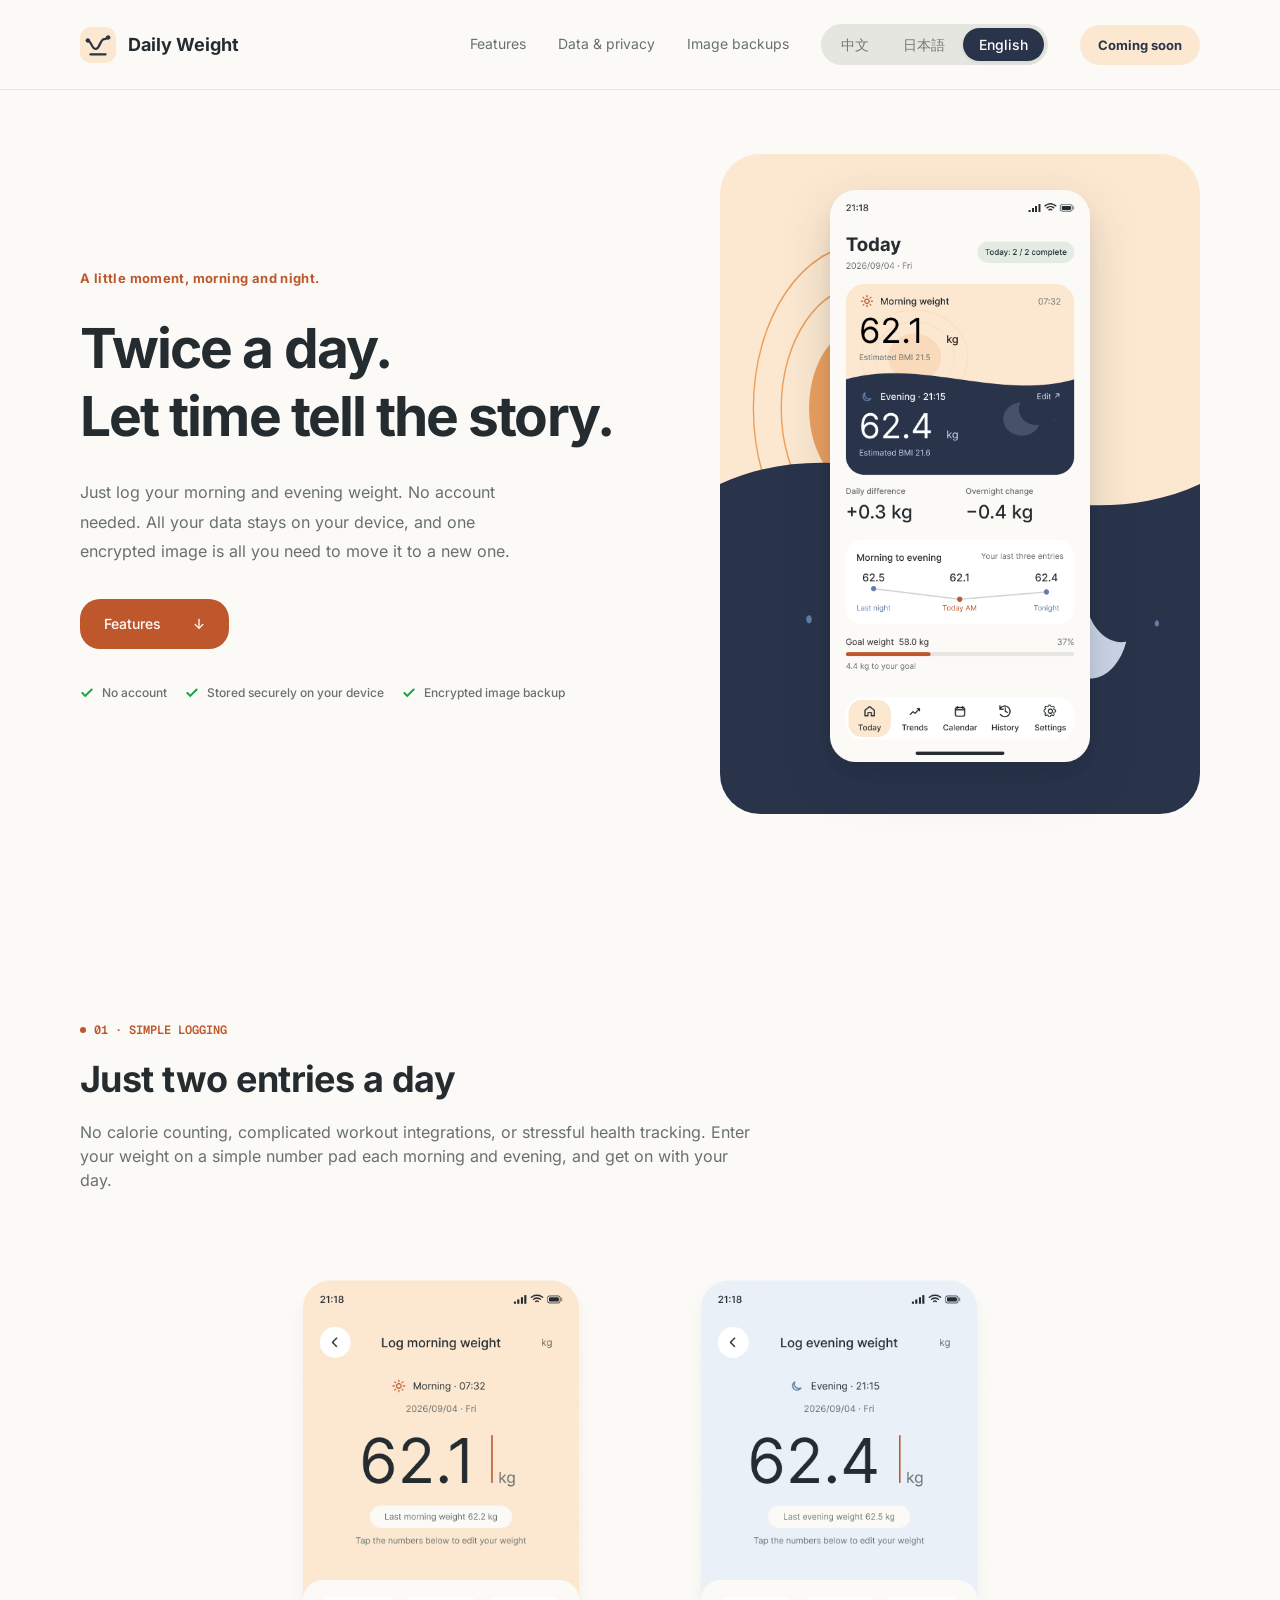
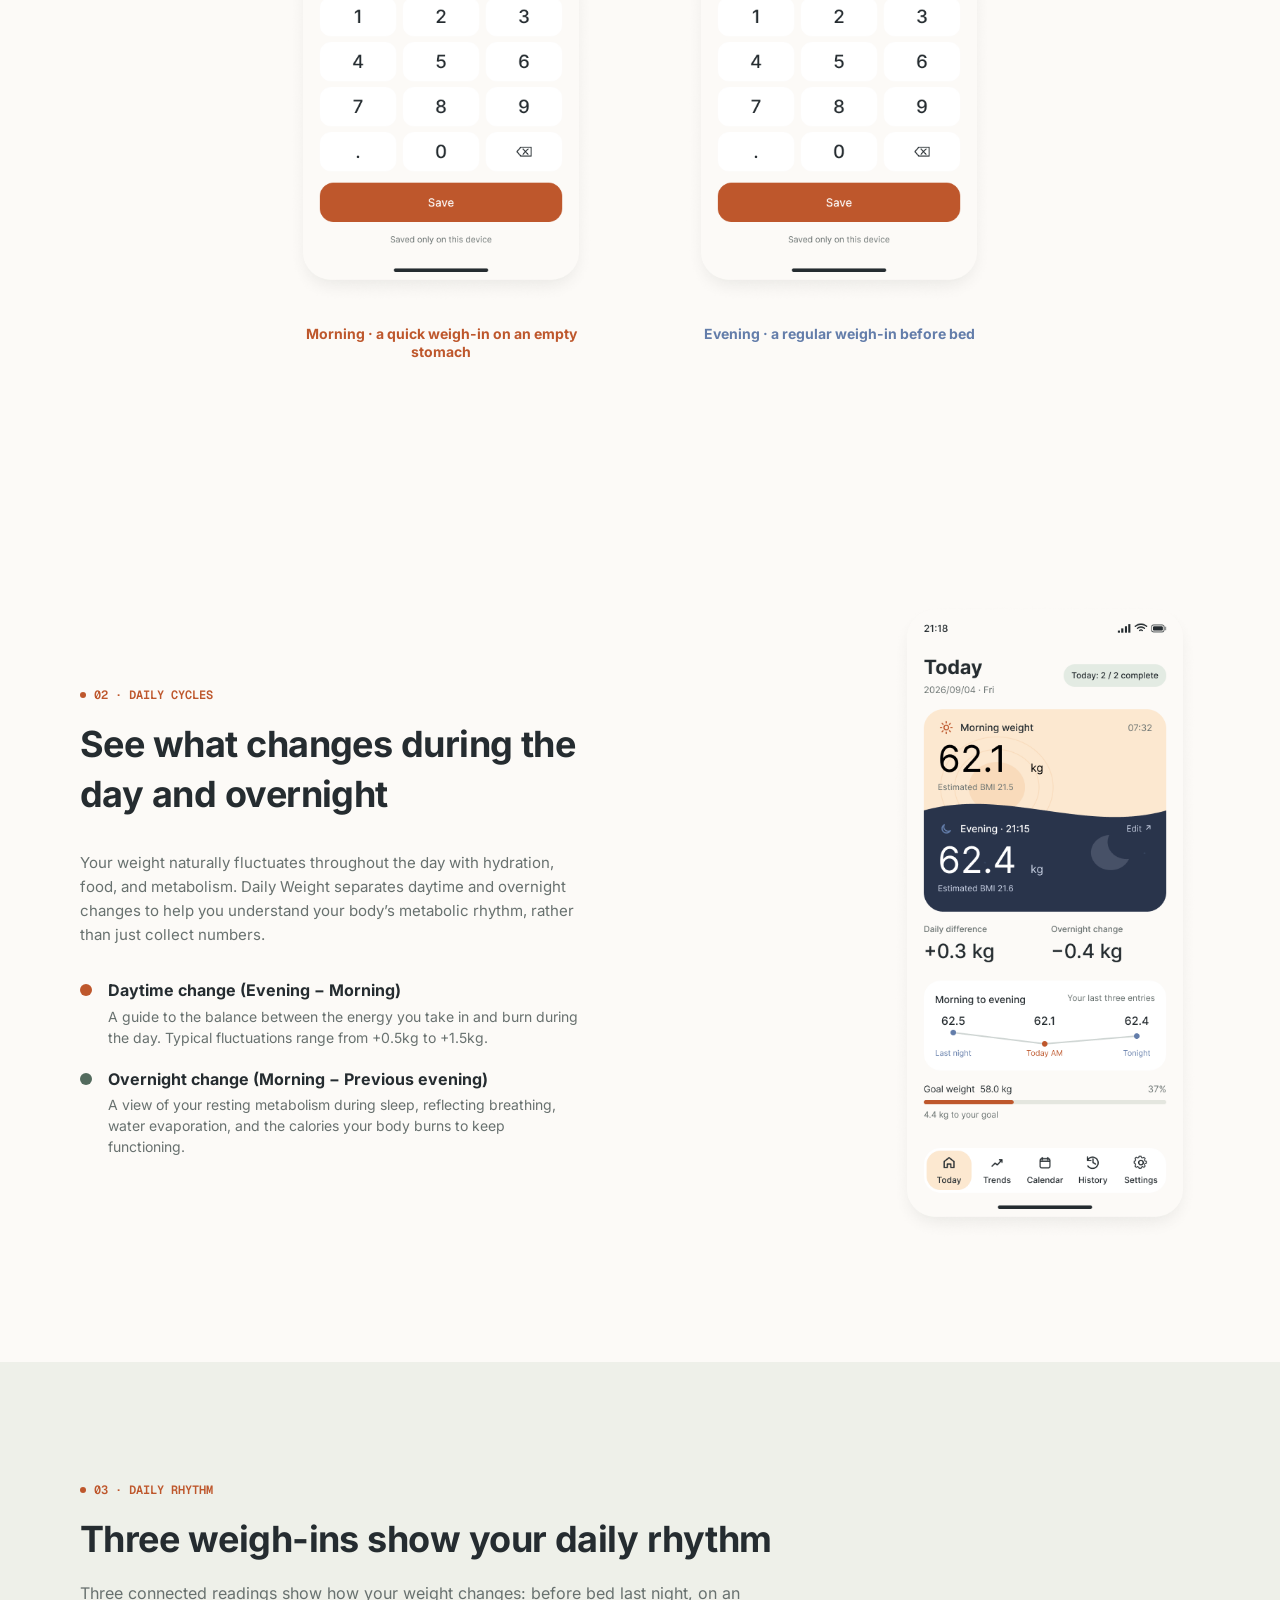
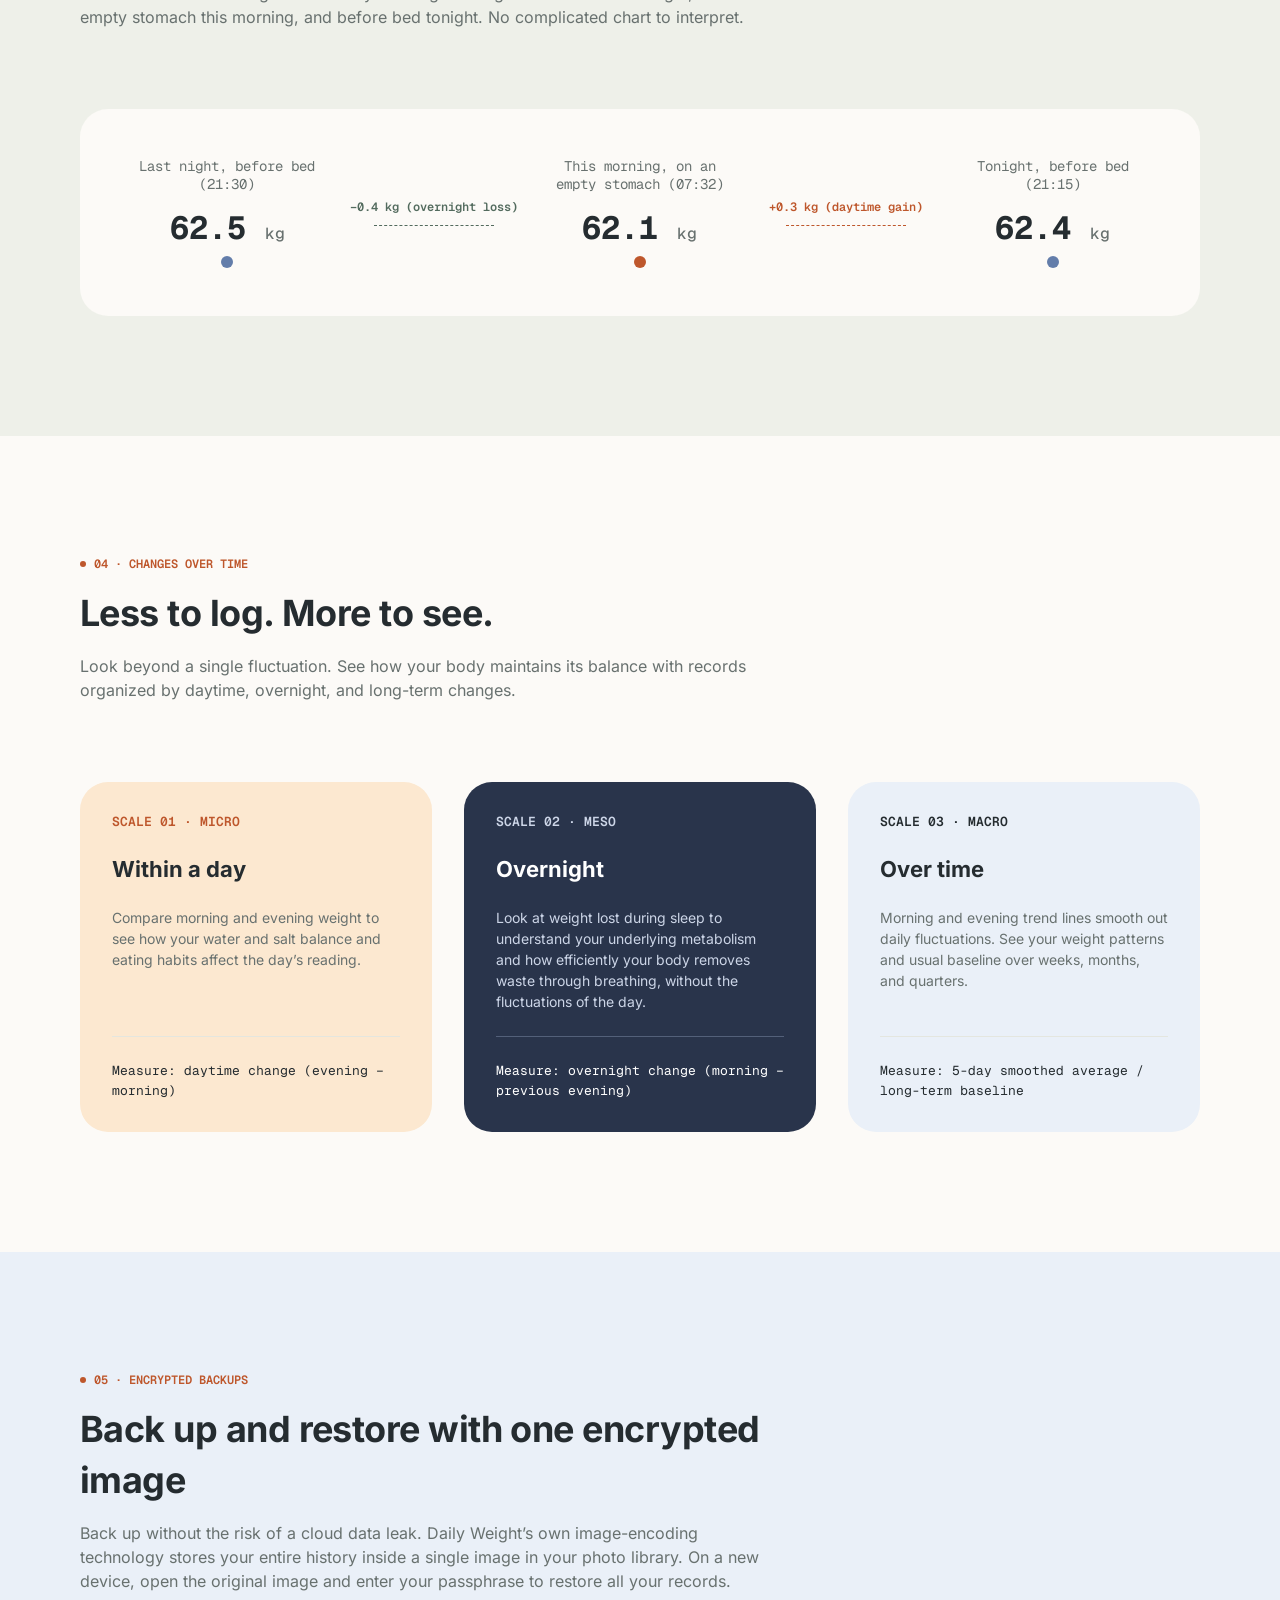
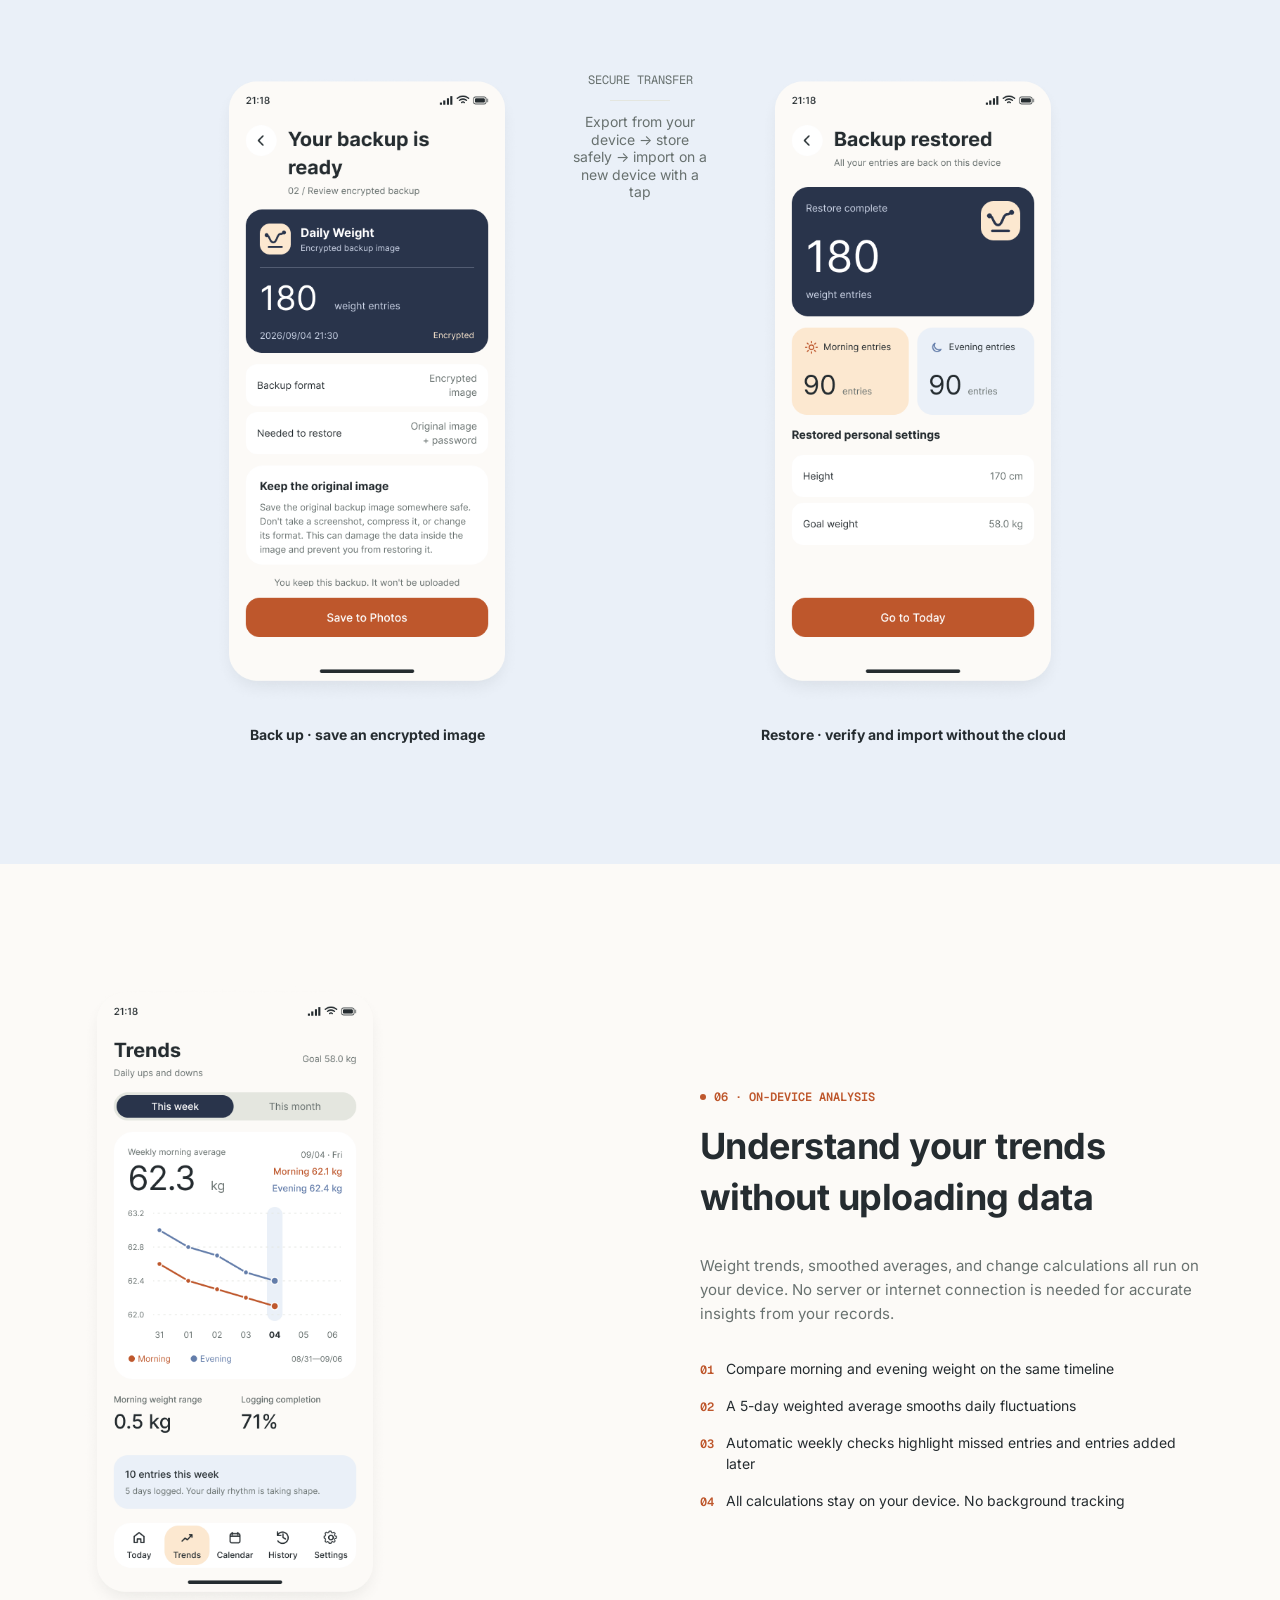
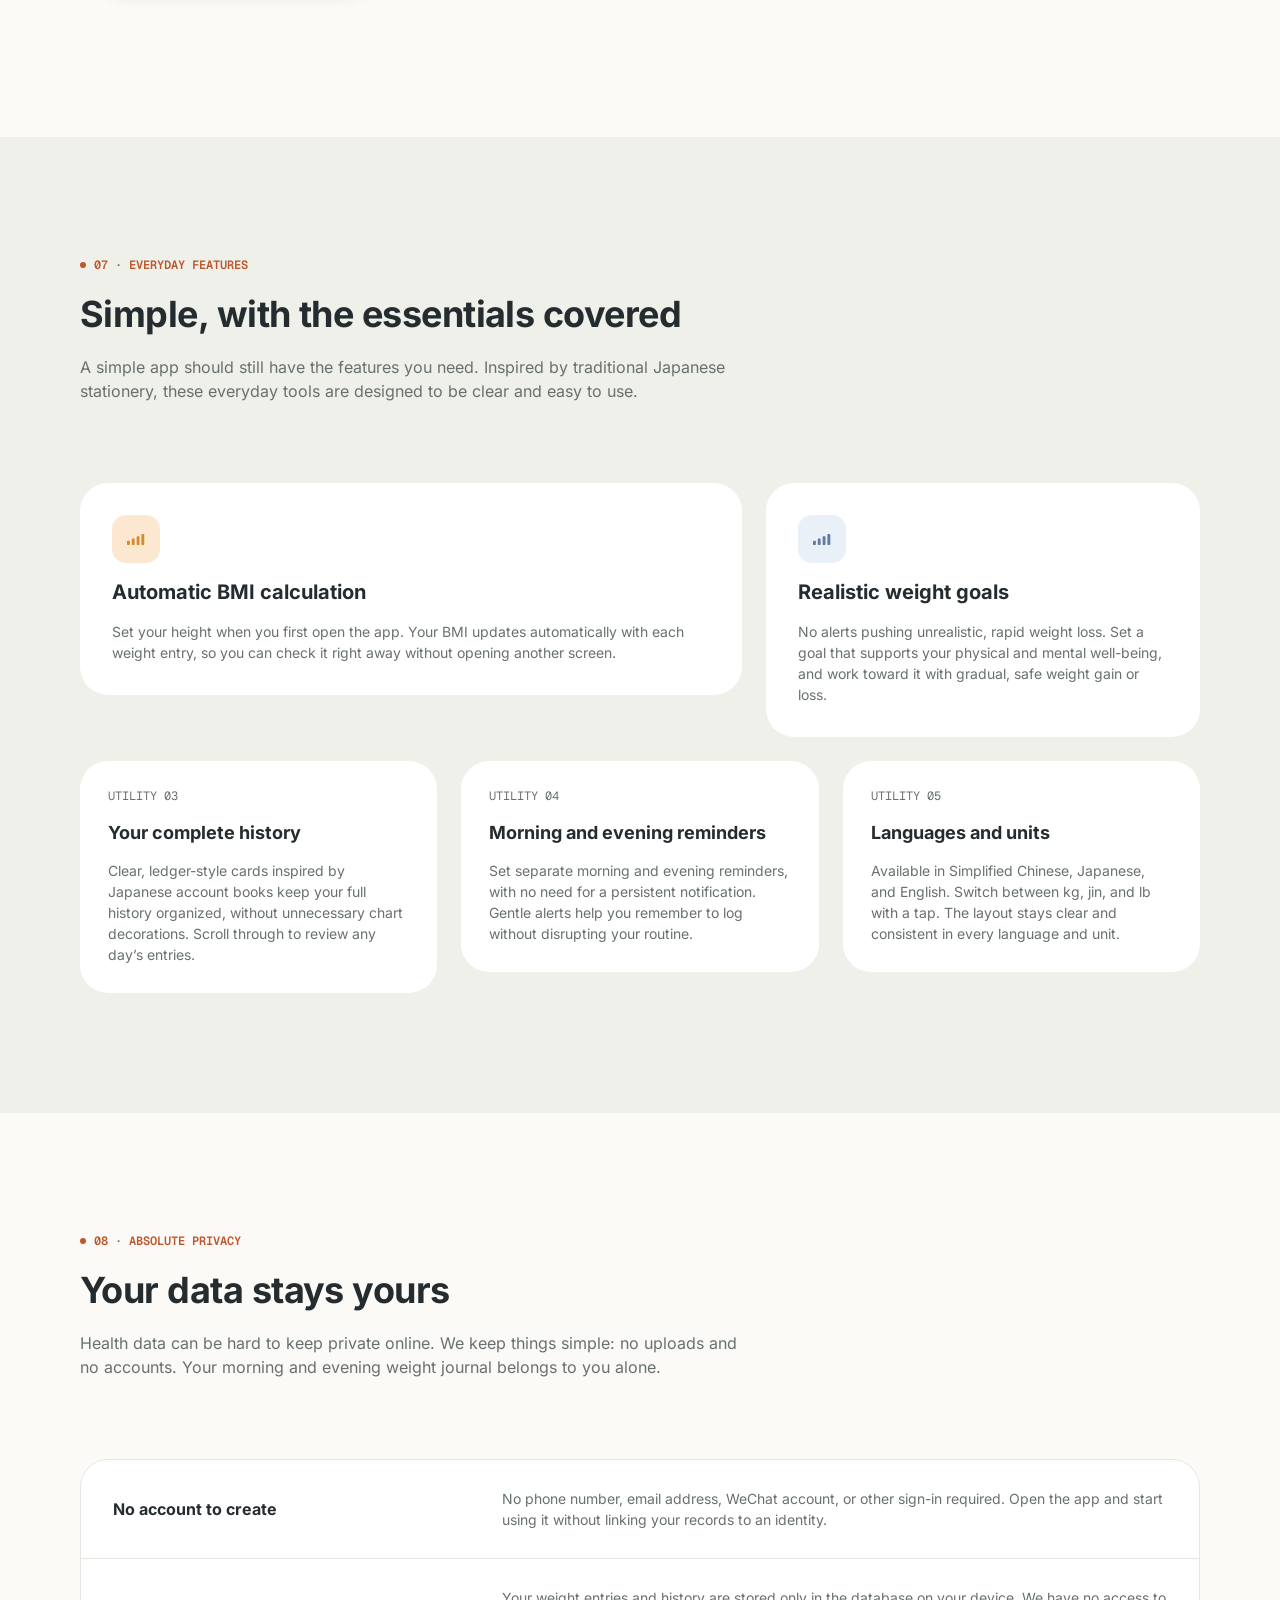
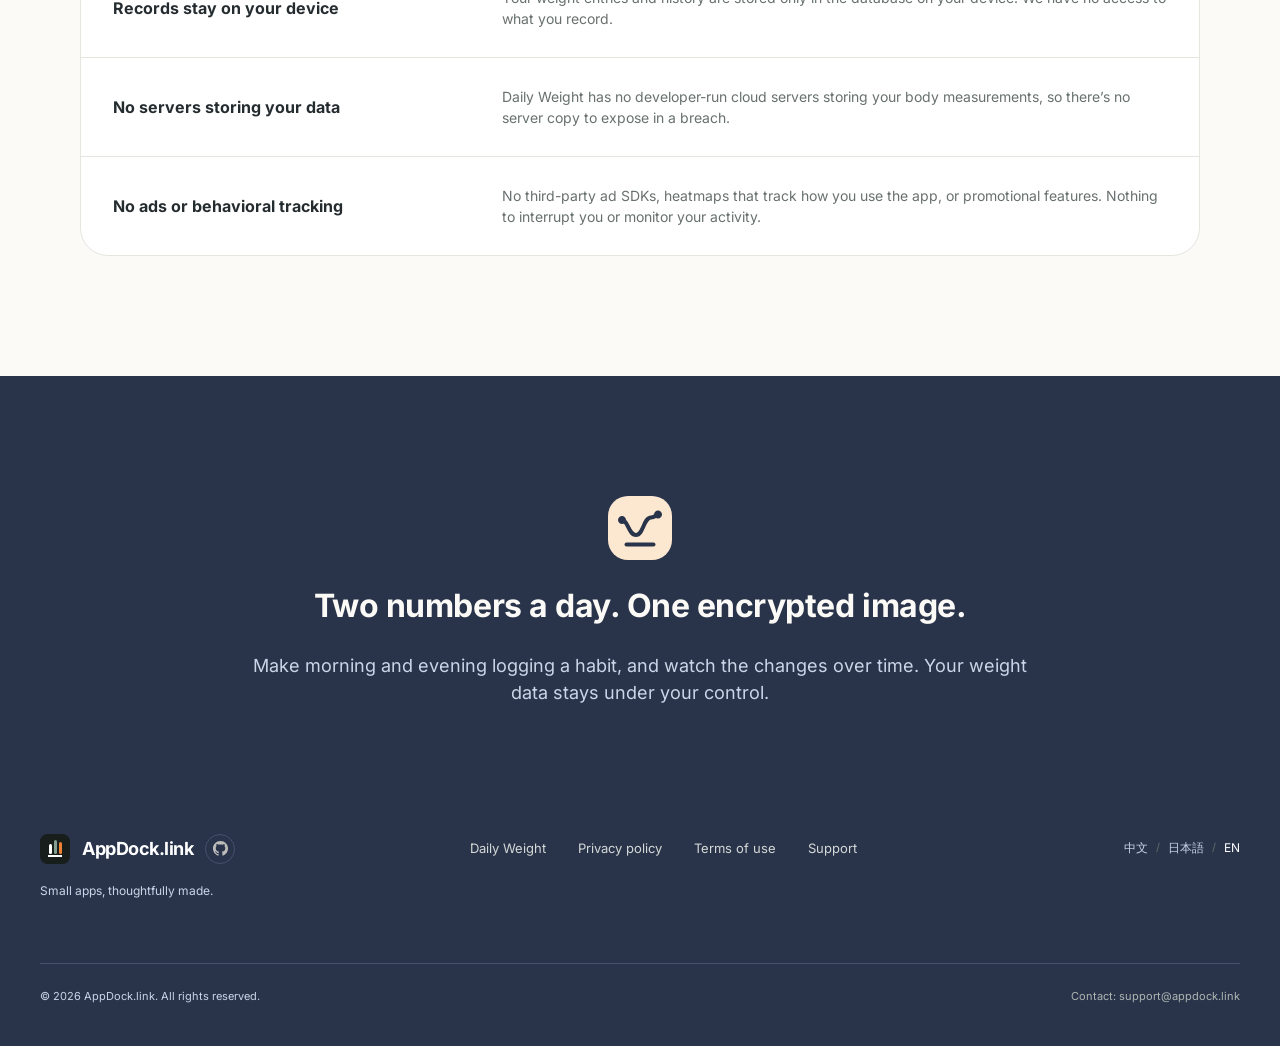
==== commit 06c3f9d9: "变化网站颜色" ====
--- a/dailyWeight/index.html
+++ b/dailyWeight/index.html
@@ -3,7 +3,7 @@
   <head>
     <meta charset="utf-8" />
     <meta name="viewport" content="width=device-width, initial-scale=1" />
-    <meta name="theme-color" content="#faf8f5" />
+    <meta name="theme-color" content="#fcfaf7" />
     <meta
       name="description"
       content="朝夕体重是一款本地优先的早晚体重记录工具。无需账户，记录不上传，并支持加密 PNG 备份与恢复。"
@@ -25,15 +25,15 @@
     <link rel="canonical" href="https://appdock.link/dailyWeight/" />
     <link
       rel="icon"
-      href="./assets/images/app-icon.svg?v=4"
+      href="./assets/images/app-icon.svg?v=5"
       type="image/svg+xml"
       sizes="any"
     />
-    <link rel="alternate icon" href="./favicon.ico?v=4" sizes="32x32" />
-    <link rel="apple-touch-icon" href="./apple-touch-icon.png?v=4" />
-    <link rel="stylesheet" href="./styles.css" />
+    <link rel="alternate icon" href="./favicon.ico?v=5" sizes="32x32" />
+    <link rel="apple-touch-icon" href="./apple-touch-icon.png?v=5" />
     <link rel="stylesheet" href="./appdock-shared.css" />
     <link rel="stylesheet" href="../assets/language-switcher.css" />
+    <link rel="stylesheet" href="./styles.css" />
     <script src="./legal-documents.js" defer></script>
     <script src="./app.js" defer></script>
     <title data-i18n="meta.title">朝夕体重 — 每天两个数字，静观变化</title>
@@ -45,7 +45,7 @@
       <div class="container header-inner">
         <a class="product-brand" href="#product"
           ><img
-            src="./assets/images/app-icon.svg?v=4"
+            src="./assets/images/app-icon.svg?v=5"
             alt=""
             width="28"
             height="28"
@@ -102,14 +102,16 @@
         <div class="container split-layout hero-inner">
           <div class="hero-copy">
             <p data-i18n="hero.tag" class="hero-tag">
-              记录很少，看到的变化更多。
+              静观晨昏变化，记下真实的每一天。
             </p>
             <h1 data-i18n="hero.title">
-              每天两个数字，看懂一天、一夜和长期趋势。
+              一天两次，
+              把变化留给时间。
             </h1>
             <p data-i18n="hero.intro" class="hero-description">
               只记录晨重和晚重，无需注册账号。核心数据完全保存在本机，换设备时用一张加密图片即可完成迁移。
             </p>
+            <a class="hero-link" href="#features"><span data-i18n="nav.features">核心功能</span><span aria-hidden="true">↓</span></a>
             <ul class="trust-signals">
               <li>
                 <img
@@ -140,189 +142,7 @@
               </li>
             </ul>
           </div>
-          <div
-            class="phone today-phone"
-            role="img"
-            aria-label="朝夕体重的今日记录界面：晨重、晚重、当天差额和隔夜变化。"
-            data-i18n-aria-label="screen.todayAlt"
-          >
-            <div class="phone-ui" aria-hidden="true">
-              <div class="phone-status">
-                <span>07:32</span>
-                <div class="status-icons">
-                  <img
-                    class="icon"
-                    src="./assets/icons/signal.svg"
-                    alt=""
-                    width="20"
-                    height="20"
-                  /><img
-                    class="icon"
-                    src="./assets/icons/wifi.svg"
-                    alt=""
-                    width="20"
-                    height="20"
-                  /><img
-                    class="icon"
-                    src="./assets/icons/battery.svg"
-                    alt=""
-                    width="20"
-                    height="20"
-                  />
-                </div>
-              </div>
-              <div class="phone-heading">
-                <p data-i18n="screen.date">2026/09/04 周五</p>
-                <strong data-i18n="screen.logToday">记录今天</strong>
-              </div>
-              <div class="weight-slots">
-                <div class="weight-slot morning">
-                  <div class="period-icon">
-                    <img
-                      class="icon"
-                      src="./assets/icons/sun.svg"
-                      alt=""
-                      width="20"
-                      height="20"
-                    />
-                  </div>
-                  <div class="weight-details">
-                    <p>
-                      <span data-i18n="screen.morning">晨重</span>
-                      <span>(07:32)</span>
-                    </p>
-                    <strong>62.1 <small>kg</small></strong
-                    ><span class="bmi-value">BMI 21.5</span>
-                  </div>
-                  <img
-                    class="icon edit-icon"
-                    src="./assets/icons/edit.svg"
-                    alt=""
-                    width="20"
-                    height="20"
-                  />
-                </div>
-                <div class="weight-slot evening">
-                  <div class="period-icon">
-                    <img
-                      class="icon"
-                      src="./assets/icons/moon.svg"
-                      alt=""
-                      width="20"
-                      height="20"
-                    />
-                  </div>
-                  <div class="weight-details">
-                    <p>
-                      <span data-i18n="screen.evening">晚重</span>
-                      <span>(21:15)</span>
-                    </p>
-                    <strong>62.4 <small>kg</small></strong
-                    ><span class="bmi-value">BMI 21.6</span>
-                  </div>
-                  <img
-                    class="icon edit-icon"
-                    src="./assets/icons/edit-evening.svg"
-                    alt=""
-                    width="20"
-                    height="20"
-                  />
-                </div>
-              </div>
-              <div class="phone-metrics">
-                <div>
-                  <span data-i18n="screen.dayDelta">当天差额</span
-                  ><strong class="morning">+0.3 kg</strong>
-                </div>
-                <div>
-                  <span data-i18n="screen.overnightDelta">隔夜变化</span
-                  ><strong class="positive">−0.4 kg</strong>
-                </div>
-              </div>
-              <div class="phone-rhythm">
-                <p data-i18n="screen.rhythm">三点起伏</p>
-                <div class="mini-moments">
-                  <div class="mini-moment muted">
-                    <span data-i18n="screen.lastNight">昨晚</span
-                    ><strong>62.5</strong>
-                  </div>
-                  <span class="small-chevron"
-                    ><img
-                      class="icon"
-                      src="./assets/icons/chevron.svg"
-                      alt=""
-                      width="20"
-                      height="20"
-                  /></span>
-                  <div class="mini-moment morning">
-                    <span data-i18n="screen.thisMorning">今晨</span
-                    ><strong>62.1</strong>
-                  </div>
-                  <span class="small-chevron"
-                    ><img
-                      class="icon"
-                      src="./assets/icons/chevron.svg"
-                      alt=""
-                      width="20"
-                      height="20"
-                  /></span>
-                  <div class="mini-moment evening">
-                    <span data-i18n="screen.tonight">今晚</span
-                    ><strong>62.4</strong>
-                  </div>
-                </div>
-              </div>
-              <div class="phone-complete">
-                <img
-                  class="icon"
-                  src="./assets/icons/check-circle.svg"
-                  alt=""
-                  width="20"
-                  height="20"
-                /><span data-i18n="screen.complete"
-                  >今日记录已完成。日升日落，静观变化。</span
-                >
-              </div>
-              <div class="phone-tabs">
-                <div class="phone-tab selected">
-                  <img
-                    class="icon"
-                    src="./assets/icons/calendar-active.svg"
-                    alt=""
-                    width="20"
-                    height="20"
-                  /><span data-i18n="screen.today">今天</span>
-                </div>
-                <div class="phone-tab">
-                  <img
-                    class="icon"
-                    src="./assets/icons/trending.svg"
-                    alt=""
-                    width="20"
-                    height="20"
-                  /><span data-i18n="screen.trends">趋势</span>
-                </div>
-                <div class="phone-tab">
-                  <img
-                    class="icon"
-                    src="./assets/icons/history.svg"
-                    alt=""
-                    width="20"
-                    height="20"
-                  /><span data-i18n="screen.history">历史</span>
-                </div>
-                <div class="phone-tab">
-                  <img
-                    class="icon"
-                    src="./assets/icons/settings.svg"
-                    alt=""
-                    width="20"
-                    height="20"
-                  /><span data-i18n="screen.settings">设置</span>
-                </div>
-              </div>
-            </div>
-          </div>
+          <div class="hero-display"><img class="app-screen" src="./assets/screens/today-zh-CN.webp" srcset="./assets/screens/today-zh-CN.webp 1x, ./assets/screens/today-zh-CN@2x.webp 2x, ./assets/screens/today-zh-CN@3x.webp 3x" data-screen="today" width="441" height="900" alt="朝夕体重的今日记录界面：晨重、晚重、当天差额和隔夜变化。" data-i18n-alt="screen.todayAlt" fetchpriority="high" decoding="async" /></div>
         </div>
       </section>
       <section class="section" id="features">
@@ -336,137 +156,13 @@
           </div>
           <div class="section-content phone-pair">
             <figure class="phone-figure morning">
-              <div
-                class="phone entry-phone morning"
-                role="img"
-                aria-label="晨重输入界面，包含体重数字与数字键盘。"
-                data-i18n-aria-label="screen.entryMorningAlt"
-              >
-                <div class="phone-ui" aria-hidden="true">
-                  <div class="phone-status">
-                    <span>07:32</span>
-                    <div class="status-icons">
-                      <img
-                        class="icon"
-                        src="./assets/icons/signal.svg"
-                        alt=""
-                        width="20"
-                        height="20"
-                      /><img
-                        class="icon"
-                        src="./assets/icons/wifi.svg"
-                        alt=""
-                        width="20"
-                        height="20"
-                      /><img
-                        class="icon"
-                        src="./assets/icons/battery.svg"
-                        alt=""
-                        width="20"
-                        height="20"
-                      />
-                    </div>
-                  </div>
-                  <div class="entry-nav">
-                    <img
-                      class="icon"
-                      src="./assets/icons/arrow-left.svg"
-                      alt=""
-                      width="20"
-                      height="20"
-                    /><strong data-i18n="screen.entrymorning">记录晨重</strong
-                    ><span data-i18n="screen.save" class="entry-save"
-                      >保存</span
-                    >
-                  </div>
-                  <div class="entry-form">
-                    <p>2026/09/04 07:32</p>
-                    <div class="entry-value">62.1<small>kg</small></div>
-                    <span data-i18n="screen.notemorning" class="entry-note"
-                      >晨间 (空腹/排便后)</span
-                    >
-                  </div>
-                  <div class="keypad">
-                    <div class="keypad-grid">
-                      <span>1</span><span>2</span><span>3</span><span>4</span
-                      ><span>5</span><span>6</span><span>7</span><span>8</span
-                      ><span>9</span><span>.</span><span>0</span><span>⌫</span>
-                    </div>
-                    <span data-i18n="screen.saveWeight" class="phone-button"
-                      >保存体重</span
-                    >
-                  </div>
-                  <div class="entry-home"></div>
-                </div>
-              </div>
+              <img class="app-screen" src="./assets/screens/morning-zh-CN.webp" srcset="./assets/screens/morning-zh-CN.webp 1x, ./assets/screens/morning-zh-CN@2x.webp 2x, ./assets/screens/morning-zh-CN@3x.webp 3x" data-screen="morning" width="441" height="900" alt="晨重输入界面，包含体重数字与数字键盘。" data-i18n-alt="screen.entryMorningAlt" loading="lazy" decoding="async" />
               <figcaption data-i18n="simplicity.morning">
                 晨间 · 空腹轻盈记录
               </figcaption>
             </figure>
             <figure class="phone-figure evening">
-              <div
-                class="phone entry-phone evening"
-                role="img"
-                aria-label="晚重输入界面，包含体重数字与数字键盘。"
-                data-i18n-aria-label="screen.entryEveningAlt"
-              >
-                <div class="phone-ui" aria-hidden="true">
-                  <div class="phone-status">
-                    <span>07:32</span>
-                    <div class="status-icons">
-                      <img
-                        class="icon"
-                        src="./assets/icons/signal.svg"
-                        alt=""
-                        width="20"
-                        height="20"
-                      /><img
-                        class="icon"
-                        src="./assets/icons/wifi.svg"
-                        alt=""
-                        width="20"
-                        height="20"
-                      /><img
-                        class="icon"
-                        src="./assets/icons/battery.svg"
-                        alt=""
-                        width="20"
-                        height="20"
-                      />
-                    </div>
-                  </div>
-                  <div class="entry-nav">
-                    <img
-                      class="icon"
-                      src="./assets/icons/arrow-left.svg"
-                      alt=""
-                      width="20"
-                      height="20"
-                    /><strong data-i18n="screen.entryevening">记录晚重</strong
-                    ><span data-i18n="screen.save" class="entry-save"
-                      >保存</span
-                    >
-                  </div>
-                  <div class="entry-form">
-                    <p>2026/09/04 21:15</p>
-                    <div class="entry-value">62.4<small>kg</small></div>
-                    <span data-i18n="screen.noteevening" class="entry-note"
-                      >晚间 (睡前)</span
-                    >
-                  </div>
-                  <div class="keypad">
-                    <div class="keypad-grid">
-                      <span>1</span><span>2</span><span>3</span><span>4</span
-                      ><span>5</span><span>6</span><span>7</span><span>8</span
-                      ><span>9</span><span>.</span><span>0</span><span>⌫</span>
-                    </div>
-                    <span data-i18n="screen.saveWeight" class="phone-button"
-                      >保存体重</span
-                    >
-                  </div>
-                  <div class="entry-home"></div>
-                </div>
-              </div>
+              <img class="app-screen" src="./assets/screens/evening-zh-CN.webp" srcset="./assets/screens/evening-zh-CN.webp 1x, ./assets/screens/evening-zh-CN@2x.webp 2x, ./assets/screens/evening-zh-CN@3x.webp 3x" data-screen="evening" width="441" height="900" alt="晚重输入界面，包含体重数字与数字键盘。" data-i18n-alt="screen.entryEveningAlt" loading="lazy" decoding="async" />
               <figcaption data-i18n="simplicity.evening">
                 晚间 · 睡前规律记录
               </figcaption>
@@ -504,189 +200,7 @@
               </div>
             </dl>
           </div>
-          <div
-            class="phone today-phone"
-            role="img"
-            aria-label="朝夕体重的今日记录界面：晨重、晚重、当天差额和隔夜变化。"
-            data-i18n-aria-label="screen.todayAlt"
-          >
-            <div class="phone-ui" aria-hidden="true">
-              <div class="phone-status">
-                <span>07:32</span>
-                <div class="status-icons">
-                  <img
-                    class="icon"
-                    src="./assets/icons/signal.svg"
-                    alt=""
-                    width="20"
-                    height="20"
-                  /><img
-                    class="icon"
-                    src="./assets/icons/wifi.svg"
-                    alt=""
-                    width="20"
-                    height="20"
-                  /><img
-                    class="icon"
-                    src="./assets/icons/battery.svg"
-                    alt=""
-                    width="20"
-                    height="20"
-                  />
-                </div>
-              </div>
-              <div class="phone-heading">
-                <p data-i18n="screen.date">2026/09/04 周五</p>
-                <strong data-i18n="screen.logToday">记录今天</strong>
-              </div>
-              <div class="weight-slots">
-                <div class="weight-slot morning">
-                  <div class="period-icon">
-                    <img
-                      class="icon"
-                      src="./assets/icons/sun.svg"
-                      alt=""
-                      width="20"
-                      height="20"
-                    />
-                  </div>
-                  <div class="weight-details">
-                    <p>
-                      <span data-i18n="screen.morning">晨重</span>
-                      <span>(07:32)</span>
-                    </p>
-                    <strong>62.1 <small>kg</small></strong
-                    ><span class="bmi-value">BMI 21.5</span>
-                  </div>
-                  <img
-                    class="icon edit-icon"
-                    src="./assets/icons/edit.svg"
-                    alt=""
-                    width="20"
-                    height="20"
-                  />
-                </div>
-                <div class="weight-slot evening">
-                  <div class="period-icon">
-                    <img
-                      class="icon"
-                      src="./assets/icons/moon.svg"
-                      alt=""
-                      width="20"
-                      height="20"
-                    />
-                  </div>
-                  <div class="weight-details">
-                    <p>
-                      <span data-i18n="screen.evening">晚重</span>
-                      <span>(21:15)</span>
-                    </p>
-                    <strong>62.4 <small>kg</small></strong
-                    ><span class="bmi-value">BMI 21.6</span>
-                  </div>
-                  <img
-                    class="icon edit-icon"
-                    src="./assets/icons/edit-evening.svg"
-                    alt=""
-                    width="20"
-                    height="20"
-                  />
-                </div>
-              </div>
-              <div class="phone-metrics">
-                <div>
-                  <span data-i18n="screen.dayDelta">当天差额</span
-                  ><strong class="morning">+0.3 kg</strong>
-                </div>
-                <div>
-                  <span data-i18n="screen.overnightDelta">隔夜变化</span
-                  ><strong class="positive">−0.4 kg</strong>
-                </div>
-              </div>
-              <div class="phone-rhythm">
-                <p data-i18n="screen.rhythm">三点起伏</p>
-                <div class="mini-moments">
-                  <div class="mini-moment muted">
-                    <span data-i18n="screen.lastNight">昨晚</span
-                    ><strong>62.5</strong>
-                  </div>
-                  <span class="small-chevron"
-                    ><img
-                      class="icon"
-                      src="./assets/icons/chevron.svg"
-                      alt=""
-                      width="20"
-                      height="20"
-                  /></span>
-                  <div class="mini-moment morning">
-                    <span data-i18n="screen.thisMorning">今晨</span
-                    ><strong>62.1</strong>
-                  </div>
-                  <span class="small-chevron"
-                    ><img
-                      class="icon"
-                      src="./assets/icons/chevron.svg"
-                      alt=""
-                      width="20"
-                      height="20"
-                  /></span>
-                  <div class="mini-moment evening">
-                    <span data-i18n="screen.tonight">今晚</span
-                    ><strong>62.4</strong>
-                  </div>
-                </div>
-              </div>
-              <div class="phone-complete">
-                <img
-                  class="icon"
-                  src="./assets/icons/check-circle.svg"
-                  alt=""
-                  width="20"
-                  height="20"
-                /><span data-i18n="screen.complete"
-                  >今日记录已完成。日升日落，静观变化。</span
-                >
-              </div>
-              <div class="phone-tabs">
-                <div class="phone-tab selected">
-                  <img
-                    class="icon"
-                    src="./assets/icons/calendar-active.svg"
-                    alt=""
-                    width="20"
-                    height="20"
-                  /><span data-i18n="screen.today">今天</span>
-                </div>
-                <div class="phone-tab">
-                  <img
-                    class="icon"
-                    src="./assets/icons/trending.svg"
-                    alt=""
-                    width="20"
-                    height="20"
-                  /><span data-i18n="screen.trends">趋势</span>
-                </div>
-                <div class="phone-tab">
-                  <img
-                    class="icon"
-                    src="./assets/icons/history.svg"
-                    alt=""
-                    width="20"
-                    height="20"
-                  /><span data-i18n="screen.history">历史</span>
-                </div>
-                <div class="phone-tab">
-                  <img
-                    class="icon"
-                    src="./assets/icons/settings.svg"
-                    alt=""
-                    width="20"
-                    height="20"
-                  /><span data-i18n="screen.settings">设置</span>
-                </div>
-              </div>
-            </div>
-          </div>
+          <img class="app-screen" src="./assets/screens/today-zh-CN.webp" srcset="./assets/screens/today-zh-CN.webp 1x, ./assets/screens/today-zh-CN@2x.webp 2x, ./assets/screens/today-zh-CN@3x.webp 3x" data-screen="today" width="441" height="900" alt="朝夕体重的今日记录界面：晨重、晚重、当天差额和隔夜变化。" data-i18n-alt="screen.todayAlt" loading="lazy" decoding="async" />
         </div>
       </section>
       <section class="section section-tinted">
@@ -779,96 +293,7 @@
           </div>
           <div class="section-content backup-showcase">
             <figure class="phone-figure">
-              <div
-                class="phone backup-phone"
-                role="img"
-                aria-label="加密备份预览，显示记录数量、备份时间与原始 PNG 保存提示。"
-                data-i18n-aria-label="screen.backupAlt"
-              >
-                <div class="phone-ui" aria-hidden="true">
-                  <div class="phone-status">
-                    <span>09:41</span>
-                    <div class="status-icons">
-                      <img
-                        class="icon"
-                        src="./assets/icons/signal.svg"
-                        alt=""
-                        width="20"
-                        height="20"
-                      /><img
-                        class="icon"
-                        src="./assets/icons/wifi.svg"
-                        alt=""
-                        width="20"
-                        height="20"
-                      /><img
-                        class="icon"
-                        src="./assets/icons/battery.svg"
-                        alt=""
-                        width="20"
-                        height="20"
-                      />
-                    </div>
-                  </div>
-                  <strong
-                    data-i18n="screen.backupTitle"
-                    class="backup-screen-title"
-                    >备份已生成</strong
-                  >
-                  <div class="backup-body">
-                    <div class="backup-summary">
-                      <div class="backup-summary-header">
-                        <div>
-                          <strong data-i18n="product.name">朝夕体重</strong>
-                          <p data-i18n="screen.backupFile">加密备份文件</p>
-                        </div>
-                        <span class="secure-badge"
-                          ><img
-                            class="icon"
-                            src="./assets/icons/lock.svg"
-                            alt=""
-                            width="20"
-                            height="20"
-                          /><span data-i18n="screen.encrypted">加密</span></span
-                        >
-                      </div>
-                      <div class="backup-art">
-                        <div class="backup-symbol">
-                          <img
-                            class="icon"
-                            src="./assets/icons/waveform.svg"
-                            alt=""
-                            width="20"
-                            height="20"
-                          /><i class="morning-dot"></i
-                          ><i class="evening-dot"></i>
-                        </div>
-                      </div>
-                      <div class="backup-info">
-                        <div>
-                          <p data-i18n="screen.recordCount">包含记录</p>
-                          <strong data-i18n="screen.records"
-                            >180 条体重记录</strong
-                          >
-                        </div>
-                        <div>
-                          <p data-i18n="screen.backupTime">备份时间</p>
-                          <strong>2026/09/04 21:30</strong>
-                        </div>
-                      </div>
-                    </div>
-                    <p data-i18n="screen.backupWarning" class="backup-warning">
-                      请务必将此 PNG
-                      图像原图保存或发送至安全的设备。请勿截图保存，不要对其进行文件压缩或格式转换，否则图像内潜藏的数据编码会被破坏。
-                    </p>
-                  </div>
-                  <div class="phone-bottom-action">
-                    <span data-i18n="screen.savePhoto" class="phone-button"
-                      >保存至系统相册</span
-                    >
-                  </div>
-                </div>
-              </div>
+              <img class="app-screen" src="./assets/screens/backup-zh-CN.webp" srcset="./assets/screens/backup-zh-CN.webp 1x, ./assets/screens/backup-zh-CN@2x.webp 2x, ./assets/screens/backup-zh-CN@3x.webp 3x" data-screen="backup" width="441" height="900" alt="加密备份预览，显示记录数量、备份时间与原始 PNG 保存提示。" data-i18n-alt="screen.backupAlt" loading="lazy" decoding="async" />
               <figcaption data-i18n="backup.createCaption">
                 创建 · 生成加密图片
               </figcaption>
@@ -881,84 +306,7 @@
               </p>
             </div>
             <figure class="phone-figure">
-              <div
-                class="phone restore-phone"
-                role="img"
-                aria-label="备份恢复成功界面，显示恢复的晨晚记录与身体设定。"
-                data-i18n-aria-label="screen.restoreAlt"
-              >
-                <div class="phone-ui" aria-hidden="true">
-                  <div class="phone-status">
-                    <span>09:41</span>
-                    <div class="status-icons">
-                      <img
-                        class="icon"
-                        src="./assets/icons/signal.svg"
-                        alt=""
-                        width="20"
-                        height="20"
-                      /><img
-                        class="icon"
-                        src="./assets/icons/wifi.svg"
-                        alt=""
-                        width="20"
-                        height="20"
-                      /><img
-                        class="icon"
-                        src="./assets/icons/battery.svg"
-                        alt=""
-                        width="20"
-                        height="20"
-                      />
-                    </div>
-                  </div>
-                  <div class="restore-body">
-                    <div class="success-icon">
-                      <img
-                        class="icon"
-                        src="./assets/icons/check-large.svg"
-                        alt=""
-                        width="20"
-                        height="20"
-                      />
-                    </div>
-                    <div class="restore-labels">
-                      <strong data-i18n="screen.restoreTitle"
-                        >备份恢复成功</strong
-                      >
-                      <p data-i18n="screen.restoreCopy">
-                        数据链整合完成，所有历史轴线已对齐。
-                      </p>
-                    </div>
-                    <div class="restore-summary">
-                      <p data-i18n="screen.restoreSummary">恢复摘要汇总</p>
-                      <div>
-                        <span data-i18n="screen.restoremorning">晨重记录数</span
-                        ><strong data-i18n="screen.restoremorningValue"
-                          >90 条</strong
-                        >
-                      </div>
-                      <div>
-                        <span data-i18n="screen.restoreevening">晚重记录数</span
-                        ><strong data-i18n="screen.restoreeveningValue"
-                          >90 条</strong
-                        >
-                      </div>
-                      <div>
-                        <span data-i18n="screen.restorebody">身体基本设定</span
-                        ><strong data-i18n="screen.restorebodyValue"
-                          >身高 170cm / 目标体重 58.0kg</strong
-                        >
-                      </div>
-                    </div>
-                  </div>
-                  <div class="phone-bottom-action">
-                    <span data-i18n="screen.goHome" class="phone-button"
-                      >进入主页</span
-                    >
-                  </div>
-                </div>
-              </div>
+              <img class="app-screen" src="./assets/screens/restore-zh-CN.webp" srcset="./assets/screens/restore-zh-CN.webp 1x, ./assets/screens/restore-zh-CN@2x.webp 2x, ./assets/screens/restore-zh-CN@3x.webp 3x" data-screen="restore" width="441" height="900" alt="备份恢复成功界面，显示恢复的晨晚记录与身体设定。" data-i18n-alt="screen.restoreAlt" loading="lazy" decoding="async" />
               <figcaption data-i18n="backup.restoreCaption">
                 恢复 · 零云端校验导入
               </figcaption>
@@ -968,222 +316,7 @@
       </section>
       <section class="section">
         <div class="container split-layout trends-layout">
-          <div
-            class="phone trends-phone"
-            role="img"
-            aria-label="每周趋势界面，包含晨晚双折线、周统计与记录完成率。"
-            data-i18n-aria-label="screen.trendsAlt"
-          >
-            <div class="phone-ui" aria-hidden="true">
-              <div class="phone-status">
-                <span>07:32</span>
-                <div class="status-icons">
-                  <img
-                    class="icon"
-                    src="./assets/icons/signal.svg"
-                    alt=""
-                    width="20"
-                    height="20"
-                  /><img
-                    class="icon"
-                    src="./assets/icons/wifi.svg"
-                    alt=""
-                    width="20"
-                    height="20"
-                  /><img
-                    class="icon"
-                    src="./assets/icons/battery.svg"
-                    alt=""
-                    width="20"
-                    height="20"
-                  />
-                </div>
-              </div>
-              <div class="trend-periods">
-                <span data-i18n="screen.thisWeek" class="selected">本周</span
-                ><span data-i18n="screen.thisMonth">本月</span>
-              </div>
-              <div class="trend-chart-card">
-                <div class="chart-caption">
-                  <span data-i18n="screen.chartTitle">朝夕体重双曲线</span>
-                  <div class="chart-legend">
-                    <span class="morning"
-                      ><span data-i18n="screen.morning">晨重</span></span
-                    ><span class="evening"
-                      ><span data-i18n="screen.evening">晚重</span></span
-                    >
-                  </div>
-                </div>
-                <div class="trend-chart">
-                  <i class="chart-grid"></i><i class="chart-grid"></i
-                  ><i class="chart-grid"></i><i class="chart-grid"></i>
-                  <div class="chart-series morning">
-                    <i class="chart-dot" style="--x: 5%; --y: 49%"></i
-                    ><i class="chart-dot" style="--x: 18%; --y: 53%"></i
-                    ><i class="chart-dot" style="--x: 32%; --y: 56%"></i
-                    ><i class="chart-dot" style="--x: 46%; --y: 63%"></i
-                    ><i
-                      class="chart-segment"
-                      style="
-                        --x: 5%;
-                        --y: 49%;
-                        --w: 13%;
-                        --h: 4%;
-                        --direction: 1;
-                      "
-                    ></i
-                    ><i
-                      class="chart-segment"
-                      style="
-                        --x: 18%;
-                        --y: 53%;
-                        --w: 14%;
-                        --h: 3%;
-                        --direction: 1;
-                      "
-                    ></i
-                    ><i
-                      class="chart-segment"
-                      style="
-                        --x: 32%;
-                        --y: 56%;
-                        --w: 14%;
-                        --h: 7%;
-                        --direction: 1;
-                      "
-                    ></i>
-                  </div>
-                  <div class="chart-series evening">
-                    <i class="chart-dot" style="--x: 5%; --y: 36%"></i
-                    ><i class="chart-dot" style="--x: 18%; --y: 43%"></i
-                    ><i class="chart-dot" style="--x: 32%; --y: 46%"></i
-                    ><i class="chart-dot" style="--x: 46%; --y: 53%"></i
-                    ><i class="chart-dot" style="--x: 60%; --y: 49%"></i
-                    ><i
-                      class="chart-segment"
-                      style="
-                        --x: 5%;
-                        --y: 36%;
-                        --w: 13%;
-                        --h: 7%;
-                        --direction: 1;
-                      "
-                    ></i
-                    ><i
-                      class="chart-segment"
-                      style="
-                        --x: 18%;
-                        --y: 43%;
-                        --w: 14%;
-                        --h: 3%;
-                        --direction: 1;
-                      "
-                    ></i
-                    ><i
-                      class="chart-segment"
-                      style="
-                        --x: 32%;
-                        --y: 46%;
-                        --w: 14%;
-                        --h: 7%;
-                        --direction: 1;
-                      "
-                    ></i
-                    ><i
-                      class="chart-segment"
-                      style="
-                        --x: 46%;
-                        --y: 49%;
-                        --w: 14%;
-                        --h: 4%;
-                        --direction: -1;
-                      "
-                    ></i>
-                  </div>
-                </div>
-              </div>
-              <div class="weekly-summary">
-                <strong data-i18n="screen.weekSummary">本周总结</strong>
-                <div class="weekly-stats">
-                  <div>
-                    <span data-i18n="screen.statup">体重上涨</span
-                    ><strong data-i18n="screen.statupValue" class="negative"
-                      >2 天</strong
-                    >
-                  </div>
-                  <div>
-                    <span data-i18n="screen.statdown">体重下降</span
-                    ><strong data-i18n="screen.statdownValue" class="positive"
-                      >4 天</strong
-                    >
-                  </div>
-                  <div>
-                    <span data-i18n="screen.stataverage">晨重平均</span
-                    ><strong data-i18n="screen.stataverageValue"
-                      >62.2 kg</strong
-                    >
-                  </div>
-                  <div>
-                    <span data-i18n="screen.statcomparison">对比上周</span
-                    ><strong
-                      data-i18n="screen.statcomparisonValue"
-                      class="positive"
-                      >−0.2 kg</strong
-                    >
-                  </div>
-                  <div>
-                    <span data-i18n="screen.statrange">晨重波动</span
-                    ><strong data-i18n="screen.statrangeValue">±0.3 kg</strong>
-                  </div>
-                  <div>
-                    <span data-i18n="screen.statrate">记录完成率</span
-                    ><strong data-i18n="screen.statrateValue">6/7 (86%)</strong>
-                  </div>
-                </div>
-                <p data-i18n="screen.trendInsight" class="trend-insight">
-                  本周晨重保持平稳，晚间波动略大。建议继续保持规律作息与晚间睡前平稳记录。
-                </p>
-              </div>
-              <div class="phone-tabs">
-                <div class="phone-tab">
-                  <img
-                    class="icon"
-                    src="./assets/icons/calendar.svg"
-                    alt=""
-                    width="20"
-                    height="20"
-                  /><span data-i18n="screen.today">今天</span>
-                </div>
-                <div class="phone-tab selected">
-                  <img
-                    class="icon"
-                    src="./assets/icons/trending-active.svg"
-                    alt=""
-                    width="20"
-                    height="20"
-                  /><span data-i18n="screen.trends">趋势</span>
-                </div>
-                <div class="phone-tab">
-                  <img
-                    class="icon"
-                    src="./assets/icons/history.svg"
-                    alt=""
-                    width="20"
-                    height="20"
-                  /><span data-i18n="screen.history">历史</span>
-                </div>
-                <div class="phone-tab">
-                  <img
-                    class="icon"
-                    src="./assets/icons/settings.svg"
-                    alt=""
-                    width="20"
-                    height="20"
-                  /><span data-i18n="screen.settings">设置</span>
-                </div>
-              </div>
-            </div>
-          </div>
+          <img class="app-screen" src="./assets/screens/trends-zh-CN.webp" srcset="./assets/screens/trends-zh-CN.webp 1x, ./assets/screens/trends-zh-CN@2x.webp 2x, ./assets/screens/trends-zh-CN@3x.webp 3x" data-screen="trends" width="441" height="900" alt="每周趋势界面，包含晨晚双折线、周统计与记录完成率。" data-i18n-alt="screen.trendsAlt" loading="lazy" decoding="async" />
           <div class="section-copy">
             <div class="section-heading">
               <p class="eyebrow" lang="en">06 · ON-DEVICE ANALYSIS</p>
@@ -1329,7 +462,7 @@
         <div class="container">
           <img
             class="closing-icon"
-            src="./assets/images/app-icon.svg?v=4"
+            src="./assets/images/app-icon.svg?v=5"
             alt=""
             width="64"
             height="64"
--- a/dailyWeight/styles.css
+++ b/dailyWeight/styles.css
@@ -41,21 +41,23 @@
   font-display: swap;
 }
 
-/* Figma landing-desktop-v2, 32:1050. All layouts and app previews are CSS. */
+/* Morning / evening visual system from Figma 88:8, 108:3184, 108:8348. */
 :root {
-  --paper: #faf8f5;
-  --paper-tinted: #fcfaf7;
+  --paper: #fcfaf7;
+  --paper-tinted: #eef0e9;
+  --night: #29344b;
+  --night-muted: #ccd5e7;
   --white: #fff;
-  --ink: #2e2d2a;
-  --muted: #787570;
-  --subtle: #aba7a0;
-  --border: #ece9e4;
-  --morning: #d28c2d;
-  --morning-soft: #fef3c7;
-  --evening: #6478a5;
-  --evening-soft: #e0e8f7;
-  --positive: #16a34a;
-  --positive-soft: #dcfce7;
+  --ink: #252c30;
+  --muted: #68716f;
+  --subtle: #68716f;
+  --border: #e4e6df;
+  --morning: #be572c;
+  --morning-soft: #fce8d0;
+  --evening: #637daa;
+  --evening-soft: #eaf0f8;
+  --positive: #536b5e;
+  --positive-soft: #e4ebe5;
   --negative: #ef4444;
   --page-width: 1120px;
   --section-space: 120px;
@@ -656,676 +658,13 @@
   line-height: 1.5;
 }
 
-/* App previews are real text, borders, gradients and layout; only glyphs use Figma SVGs. */
-.phone {
+/* Exported app screens retain their own text and layout in each language. */
+.app-screen {
+  display: block;
   width: var(--phone-width);
   max-width: 100%;
-  height: var(--phone-height);
-  min-width: 0;
+  height: auto;
   flex: 0 0 auto;
-  overflow: hidden;
-  border: 1px solid var(--border);
-  border-radius: 36px;
-  background: var(--paper);
-  box-shadow: 0 24px 48px rgb(25 24 22 / 3%);
-}
-.phone-ui {
-  display: flex;
-  height: 100%;
-  flex-direction: column;
-  color: var(--ink);
-  font-size: 11px;
-  line-height: 1.2;
-  text-align: left;
-  font-variant-numeric: tabular-nums;
-}
-.phone-status {
-  display: flex;
-  height: 34px;
-  flex: 0 0 auto;
-  align-items: center;
-  justify-content: space-between;
-  padding-inline: 15px;
-  font-size: 11px;
-  font-weight: 500;
-}
-.status-icons {
-  display: flex;
-  align-items: center;
-  gap: 4.73px;
-}
-.status-icons .icon:nth-child(1) {
-  width: 14.2px;
-  height: 9.47px;
-}
-.status-icons .icon:nth-child(2) {
-  width: 12.62px;
-  height: 9.47px;
-}
-.status-icons .icon:nth-child(3) {
-  width: 18.93px;
-  height: 9.47px;
-}
-.phone-heading {
-  display: grid;
-  gap: 3px;
-  padding: 9px 15px 12px;
-}
-.phone-heading p {
-  color: var(--muted);
-  font-size: 10.25px;
-}
-.phone-heading strong {
-  font-size: 17.35px;
-  line-height: 1.25;
-}
-.weight-slots {
-  display: grid;
-  gap: 9.47px;
-  padding-inline: 15px;
-}
-.weight-slot {
-  display: flex;
-  align-items: center;
-  gap: 9.47px;
-  min-height: 75px;
-  padding: 12px;
-  border: 0.8px solid var(--border);
-  border-radius: 9.47px;
-  background: #fff;
-}
-.period-icon {
-  display: grid;
-  place-items: center;
-  width: 31.55px;
-  height: 31.55px;
-  flex: 0 0 auto;
-  border-radius: 50%;
-  background: var(--morning-soft);
-}
-.evening .period-icon {
-  background: var(--evening-soft);
-}
-.period-icon .icon,
-.edit-icon {
-  width: 15.78px;
-  height: 15.78px;
-}
-.weight-details {
-  display: grid;
-  min-width: 0;
-  gap: 1.58px;
-}
-.weight-details p {
-  color: var(--muted);
-  font-size: 11px;
-}
-.weight-details p > span {
-  white-space: nowrap;
-}
-.weight-details strong {
-  color: var(--ink);
-  font-size: 19px;
-  line-height: 1.2;
-}
-.weight-details strong small {
-  font-size: 11px;
-  font-weight: 500;
-}
-.bmi-value {
-  font-size: 8.68px;
-}
-.edit-icon {
-  margin-left: auto;
-}
-.phone-metrics {
-  display: grid;
-  grid-template-columns: repeat(2, minmax(0, 1fr));
-  gap: 9.47px;
-  padding: 15.78px 15px 0;
-}
-.phone-metrics > div {
-  display: grid;
-  align-content: start;
-  gap: 4px;
-  padding: 9.47px;
-  border: 0.8px solid var(--border);
-  border-radius: 6.31px;
-  background: #fff;
-}
-.phone-metrics > div > span {
-  color: var(--muted);
-  font-size: 9.47px;
-}
-.phone-metrics strong {
-  font-size: 14.2px;
-  font-weight: 500;
-  line-height: 1.2;
-}
-.phone-rhythm {
-  padding: 19px 15px 0;
-}
-.phone-rhythm > p {
-  color: var(--muted);
-  font-size: 10.25px;
-  font-weight: 500;
-}
-.mini-moments {
-  display: flex;
-  align-items: center;
-  justify-content: space-between;
-  margin-top: 9.47px;
-  padding-block: 6.31px;
-}
-.mini-moment {
-  display: grid;
-  flex: 1;
-  gap: 4px;
-  justify-items: center;
-  text-align: center;
-}
-.mini-moment > span {
-  font-size: 8.68px;
-}
-.mini-moment > strong {
-  color: var(--ink);
-  font-size: 12.62px;
-}
-.mini-moment.muted strong {
-  color: var(--muted);
-  font-weight: 500;
-  font-size: 11.83px;
-}
-.small-chevron .icon {
-  width: 12.62px;
-  height: 12.62px;
-}
-.phone-complete {
-  display: flex;
-  align-items: center;
-  gap: 6.31px;
-  margin: 12.62px 15px 0;
-  padding: 9.47px;
-  border-radius: 6.31px;
-  background: var(--positive-soft);
-  color: var(--positive);
-  font-size: 10.25px;
-  font-weight: 500;
-  line-height: 1.4;
-}
-.phone-complete .icon {
-  width: 12.62px;
-  height: 12.62px;
-}
-.phone-tabs {
-  display: grid;
-  grid-template-columns: repeat(4, minmax(0, 1fr));
-  min-height: 57.33px;
-  margin: auto 12px 12px;
-  padding: 7.89px 9.47px;
-  border-radius: 22.09px;
-  background: rgb(255 255 255 / 95%);
-  box-shadow:
-    0 0 3.155px rgb(0 0 0 / 4%),
-    0 1.578px 12.62px rgb(0 0 0 / 10%);
-}
-.phone-tab {
-  display: flex;
-  flex-direction: column;
-  justify-content: center;
-  align-items: center;
-  gap: 3.16px;
-  padding: 6.31px 2px 4.73px;
-  border-radius: 12.62px;
-  color: var(--subtle);
-  font-size: 8.68px;
-  line-height: 1.15;
-  text-align: center;
-}
-.phone-tab .icon {
-  width: 17.35px;
-  height: 17.35px;
-}
-.phone-tab.selected {
-  color: var(--morning);
-  background: var(--morning-soft);
-  font-weight: 500;
-}
-.entry-nav {
-  display: grid;
-  grid-template-columns: 24px minmax(0, 1fr) 32px;
-  align-items: center;
-  gap: 8px;
-  padding: 12.62px 15px;
-}
-.entry-nav .icon {
-  width: 18.93px;
-  height: 18.93px;
-}
-.entry-nav strong {
-  font-size: 13.41px;
-  font-weight: 500;
-  text-align: center;
-}
-.entry-save {
-  color: var(--morning);
-  font-size: 11.83px;
-  text-align: right;
-}
-.entry-form {
-  padding: 32px 15px 0;
-  text-align: center;
-}
-.entry-form > p {
-  color: var(--muted);
-  font-size: 11px;
-}
-.entry-value {
-  display: flex;
-  justify-content: center;
-  align-items: baseline;
-  gap: 6.31px;
-  margin-top: 9.47px;
-  color: var(--morning);
-  font-size: 44px;
-  font-weight: 200;
-  line-height: 1.2;
-}
-.entry-value small {
-  color: var(--muted);
-  font-size: 15.78px;
-  font-weight: 400;
-}
-.entry-note {
-  display: inline-block;
-  padding: 3.16px 9.47px;
-  margin-top: 9.47px;
-  border-radius: 20px;
-  color: var(--morning);
-  background: var(--morning-soft);
-  font-size: 9.47px;
-  line-height: 1.2;
-}
-.evening .entry-value {
-  color: var(--evening);
-}
-.evening .entry-note {
-  color: var(--evening);
-  background: var(--evening-soft);
-}
-.keypad {
-  padding: 12.62px;
-  margin-top: auto;
-  background: #fff;
-}
-.keypad-grid {
-  display: grid;
-  grid-template-columns: repeat(3, minmax(0, 1fr));
-  gap: 6.31px;
-}
-.keypad-grid > span {
-  display: grid;
-  place-items: center;
-  height: 42.6px;
-  background: var(--paper);
-  border-radius: 6.31px;
-  font-size: 17.35px;
-  font-weight: 500;
-}
-.phone-button {
-  display: flex;
-  min-height: 38px;
-  align-items: center;
-  justify-content: center;
-  padding: 11px 12px;
-  border-radius: 9.47px;
-  color: #fff;
-  background: var(--ink);
-  font-size: 12.62px;
-  font-weight: 500;
-  line-height: 1.4;
-  text-align: center;
-}
-.keypad .phone-button {
-  margin-top: 6.31px;
-  background: var(--morning);
-}
-.evening .keypad .phone-button {
-  background: var(--evening);
-}
-.entry-home {
-  height: 26.82px;
-  flex: 0 0 auto;
-  background: #fff;
-}
-.backup-screen-title {
-  padding: 22px 15px 0;
-  font-size: 15.78px;
-  line-height: 1.3;
-}
-.backup-body {
-  display: grid;
-  gap: 15.78px;
-  padding: 22px 15px 0;
-}
-.backup-summary {
-  display: grid;
-  gap: 12.62px;
-  padding: 12.62px;
-  border: 0.79px solid var(--border);
-  border-radius: 12.62px;
-  background: #fff;
-  box-shadow: 0 3.155px 4.733px rgb(0 0 0 / 4%);
-}
-.backup-summary-header {
-  display: flex;
-  align-items: center;
-  justify-content: space-between;
-  gap: 8px;
-}
-.backup-summary-header strong {
-  font-size: 11px;
-  font-weight: 700;
-}
-.backup-summary-header p {
-  margin-top: 2px;
-  color: var(--muted);
-  font-size: 8.68px;
-}
-.secure-badge {
-  display: inline-flex;
-  flex-shrink: 0;
-  align-items: center;
-  gap: 4px;
-  padding: 4.73px 7.89px;
-  color: var(--morning);
-  background: var(--morning-soft);
-  border-radius: 20px;
-  font-size: 8.68px;
-}
-.secure-badge .icon {
-  width: 11px;
-  height: 11px;
-}
-.backup-art {
-  display: grid;
-  place-items: center;
-  height: 173.54px;
-  border: 0.79px solid var(--border);
-  border-radius: 12.62px;
-  background:
-    linear-gradient(90deg, rgb(210 140 45 / 5.1%), rgb(100 120 165 / 7.1%)),
-    #fcfaf7;
-}
-.backup-symbol {
-  position: relative;
-  display: grid;
-  place-items: center;
-  width: 157.76px;
-  height: 157.76px;
-}
-.backup-symbol > .icon {
-  width: 110.43px;
-  height: 70.99px;
-}
-.backup-symbol i {
-  position: absolute;
-  width: 25.24px;
-  height: 25.24px;
-  border-radius: 50%;
-}
-.morning-dot {
-  left: 28.4px;
-  top: 34.71px;
-  background: var(--morning);
-  box-shadow: 0 4.73px 9.47px rgb(210 140 45 / 25%);
-}
-.evening-dot {
-  left: 100.97px;
-  top: 91.5px;
-  background: var(--evening);
-  box-shadow: 0 4.73px 9.47px rgb(100 120 165 / 25%);
-}
-.backup-info {
-  display: grid;
-  grid-template-columns: minmax(0, 1fr) minmax(0, 1fr);
-  gap: 8px;
-}
-.backup-info > div:last-child {
-  text-align: right;
-}
-.backup-info p {
-  color: var(--subtle);
-  font-size: 8.68px;
-}
-.backup-info strong {
-  display: block;
-  margin-top: 2px;
-  font-size: 9.47px;
-  font-weight: 700;
-}
-.backup-warning {
-  padding: 9.47px;
-  color: #1e40af;
-  background: #eff6ff;
-  border: 0.79px solid #bfdbfe;
-  border-radius: 6.31px;
-  font-size: 8.68px;
-  line-height: 1.5;
-}
-.phone-bottom-action {
-  padding: 15.78px 15px 51px;
-  margin-top: auto;
-}
-.restore-body {
-  display: flex;
-  flex-direction: column;
-  align-items: center;
-  gap: 25.24px;
-  padding: 34.71px 15px 0;
-}
-.success-icon {
-  display: grid;
-  place-items: center;
-  width: 50.48px;
-  height: 50.48px;
-  border-radius: 50%;
-  background: var(--positive-soft);
-}
-.success-icon .icon {
-  width: 25.24px;
-  height: 25.24px;
-}
-.restore-labels {
-  display: grid;
-  gap: 6.31px;
-  width: 100%;
-  text-align: center;
-}
-.restore-labels strong {
-  font-size: 17.35px;
-  line-height: 1.3;
-}
-.restore-labels p {
-  color: var(--muted);
-  font-size: 10.25px;
-  line-height: 1.4;
-}
-.restore-summary {
-  display: grid;
-  gap: 11px;
-  width: 100%;
-  padding: 12.62px;
-  border: 0.79px solid var(--border);
-  border-radius: 9.47px;
-  background: #fff;
-  box-shadow: 0 1.578px 2.366px rgb(0 0 0 / 3%);
-}
-.restore-summary > p {
-  color: var(--muted);
-  font-size: 8.68px;
-  text-align: center;
-}
-.restore-summary > div {
-  display: grid;
-  grid-template-columns: 1fr auto;
-  align-items: start;
-  gap: 8px;
-  font-size: 10.25px;
-  line-height: 1.4;
-}
-.restore-summary > div > span {
-  color: var(--muted);
-}
-.restore-summary strong {
-  max-width: 154px;
-  font-size: 10.25px;
-  font-weight: 500;
-  text-align: right;
-}
-.trend-periods {
-  display: flex;
-  gap: 12.62px;
-  padding: 9.47px 15px 0;
-  color: var(--subtle);
-  font-size: 13.4px;
-  font-weight: 500;
-}
-.trend-periods > span {
-  padding-bottom: 6.31px;
-}
-.trend-periods > .selected {
-  color: var(--ink);
-  border-bottom: 1.58px solid var(--ink);
-  font-weight: 700;
-}
-.trend-chart-card {
-  display: grid;
-  gap: 12.62px;
-  margin: 12.62px 15px 0;
-  padding: 12.62px;
-  border: 0.79px solid var(--border);
-  border-radius: 9.47px;
-  background: #fff;
-}
-.chart-caption {
-  display: flex;
-  flex-wrap: wrap;
-  justify-content: space-between;
-  gap: 6px;
-  color: var(--muted);
-  font-size: 9.47px;
-}
-.chart-legend {
-  display: flex;
-  align-items: center;
-  gap: 9.47px;
-  font-size: 7.89px;
-}
-.chart-legend > span {
-  display: flex;
-  align-items: center;
-  gap: 3.16px;
-}
-.chart-legend > span::before {
-  content: "";
-  width: 4.73px;
-  height: 4.73px;
-  border-radius: 50%;
-  background: currentColor;
-}
-.chart-legend > span > span {
-  color: var(--muted);
-}
-.trend-chart {
-  position: relative;
-  height: 118.32px;
-  margin-block: 4px;
-  margin-inline: 6.31px;
-}
-.chart-grid {
-  position: absolute;
-  inset-inline: 0;
-  border-top: 0.8px dashed var(--border);
-}
-.chart-grid:nth-child(1) {
-  top: 0;
-}
-.chart-grid:nth-child(2) {
-  top: 33.333%;
-}
-.chart-grid:nth-child(3) {
-  top: 66.666%;
-}
-.chart-grid:nth-child(4) {
-  top: 100%;
-}
-.chart-series {
-  position: absolute;
-  inset: 0;
-}
-.chart-dot {
-  position: absolute;
-  left: var(--x);
-  top: var(--y);
-  width: 5px;
-  height: 5px;
-  transform: translate(-50%, -50%);
-  border: 1px solid #fff;
-  border-radius: 50%;
-  background: currentColor;
-  z-index: 1;
-}
-.chart-segment {
-  position: absolute;
-  left: var(--x);
-  top: var(--y);
-  width: var(--w);
-  height: var(--h);
-  background: currentColor;
-  clip-path: polygon(0 0, 100% calc(100% - 1px), 100% 100%, 0 1px);
-  transform: scaleY(var(--direction));
-}
-.weekly-summary {
-  display: grid;
-  gap: 12.62px;
-  padding: 15.78px 15px;
-}
-.weekly-summary > strong {
-  font-size: 10.25px;
-  font-weight: 500;
-}
-.weekly-stats {
-  display: grid;
-  grid-template-columns: repeat(2, minmax(0, 1fr));
-  gap: 9.47px;
-}
-.weekly-stats > div {
-  display: grid;
-  align-content: start;
-  gap: 4px;
-  padding: 9.47px;
-  border: 0.79px solid var(--border);
-  border-radius: 6.31px;
-  background: #fff;
-}
-.weekly-stats > div > span {
-  color: var(--muted);
-  font-size: 8.68px;
-}
-.weekly-stats strong {
-  font-size: 13.4px;
-  font-weight: 500;
-  line-height: 1.2;
-}
-.trend-insight {
-  padding: 11px;
-  border: 0.79px solid var(--border);
-  border-radius: 9.47px;
-  color: var(--muted);
-  background: #fff;
-  font-size: 8.68px;
-  line-height: 1.5;
 }
 
 @media (max-width: 1150px) {
@@ -1685,3 +1024,67 @@
     scroll-behavior: auto;
   }
 }
+
+/* Website compositions using the app's paper, peach and night palette. */
+.site-header { border-bottom: 1px solid var(--border); }
+.product-brand img { width: 36px; height: 36px; border-radius: 11px; }
+.nav-status { color: var(--night); background: var(--morning-soft); border-radius: 999px; padding: 12px 18px; }
+.hero { padding-block: 64px 88px; }
+.hero-inner { grid-template-columns: minmax(0, 1fr) minmax(0, 480px); gap: 64px; }
+.hero-tag { padding: 0; color: var(--morning); background: transparent; border: 0; font-size: 13px; line-height: 1.6; letter-spacing: .03em; }
+h1 { margin-top: 24px; font-size: clamp(38px, 4.3vw, 58px); line-height: 1.23; white-space: pre-line; letter-spacing: -.035em; }
+.hero-description { max-width: 460px; margin-top: 28px; line-height: 1.85; }
+.hero-link { display: inline-flex; align-items: center; gap: 32px; margin-top: 32px; padding: 14px 24px; border-radius: 20px; color: white; background: var(--morning); font-size: 14px; font-weight: 500; transition: background 160ms ease; }
+.hero-link:hover { background: #9e4521; }
+.trust-signals { gap: 14px 18px; margin-top: 26px; }
+.trust-signals li { font-size: 12px; }
+.trust-signals li + li { border: 0; padding-left: 0; }
+.hero-display { display: grid; place-items: center; min-width: 0; padding: 28px 32px; border-radius: 40px; background-color: var(--morning-soft); background-image: url('./assets/images/horizon-moon.svg'), url('./assets/images/horizon-night.svg'), url('./assets/images/horizon-sun.svg'), url('./assets/images/horizon-base.svg'); background-size: 100% 100%; background-repeat: no-repeat; }
+.hero-display .app-screen { width: 292px; filter: drop-shadow(0 18px 24px rgb(20 29 45 / 16%)); }
+.section-heading { max-width: 760px; }
+h2 { line-height: 1.4; }
+.section-tinted, .section-backup { border: 0; }
+.section-backup { background: #eaf0f8; }
+.phone-pair { gap: 88px; }
+.phone-figure { gap: 20px; }
+.rhythm-schematic, .scale-card, .utility-card, .privacy-table { border: 0; border-radius: 28px; }
+.rhythm-schematic { background: var(--paper); }
+.scale-card:nth-child(1) { background: var(--morning-soft); }
+.scale-card:nth-child(2) { background: var(--night); color: var(--night-muted); }
+.scale-card:nth-child(2) h3, .scale-card:nth-child(2) .scale-metric { color: white; }
+.scale-card:nth-child(2) .card-copy { color: var(--night-muted); }
+.scale-card:nth-child(2) .scale-metric { border-color: #536079; }
+.scale-card:nth-child(3) { background: #eaf0f8; }
+.utility-icon { border-radius: 14px; width: 48px; height: 48px; }
+.privacy-table { border: 1px solid var(--border); }
+.privacy-table > div { padding: 28px 32px; }
+.closing { background: var(--night); }
+.closing-icon { border-radius: 20px; }
+.closing p { color: var(--night-muted); }
+.site-footer { --footer: #29344b; --footer-rule: #46526a; --footer-muted: #ccd5e7; }
+.site-footer .footer-bottom { color: #ccd5e7; }
+.legal-modal { --paper: #fcfaf7; --ink: #252c30; --muted: #68716f; --orange: #be572c; --deep-green: #29344b; }
+.legal-tabs { border-radius: 20px; background: #e4e6df; }
+.legal-tabs button { border-radius: 16px; }
+.legal-tabs button[aria-selected="true"] { color: white; background: #29344b; }
+.site-header .language-switcher { background: #e4e6df; }
+.site-header .language-switcher button[aria-pressed="true"] { color: white; background: #29344b; }
+:focus-visible { outline-color: var(--morning); }
+@media (max-width: 1000px) {
+  .hero-inner { grid-template-columns: minmax(0, 1fr) minmax(0, 390px); gap: 32px; }
+  h1 { font-size: 42px; }
+  .hero-display { padding: 24px; }
+}
+@media (max-width: 760px) {
+  .hero { padding-block: 48px 64px; }
+  .hero-inner { grid-template-columns: 1fr; gap: 40px; }
+  .hero-display { width: 100%; max-width: 480px; padding: 24px; border-radius: 32px; }
+  h1 { font-size: clamp(32px, 6.4vw, 44px); }
+  .hero-description { max-width: 100%; }
+  .hero-display .app-screen { width: 278px; }
+  .phone-pair { gap: 32px; }
+  .privacy-table > div { padding: 24px; }
+}
+@media (prefers-reduced-motion: reduce) {
+  .hero-link { transition: none; }
+}
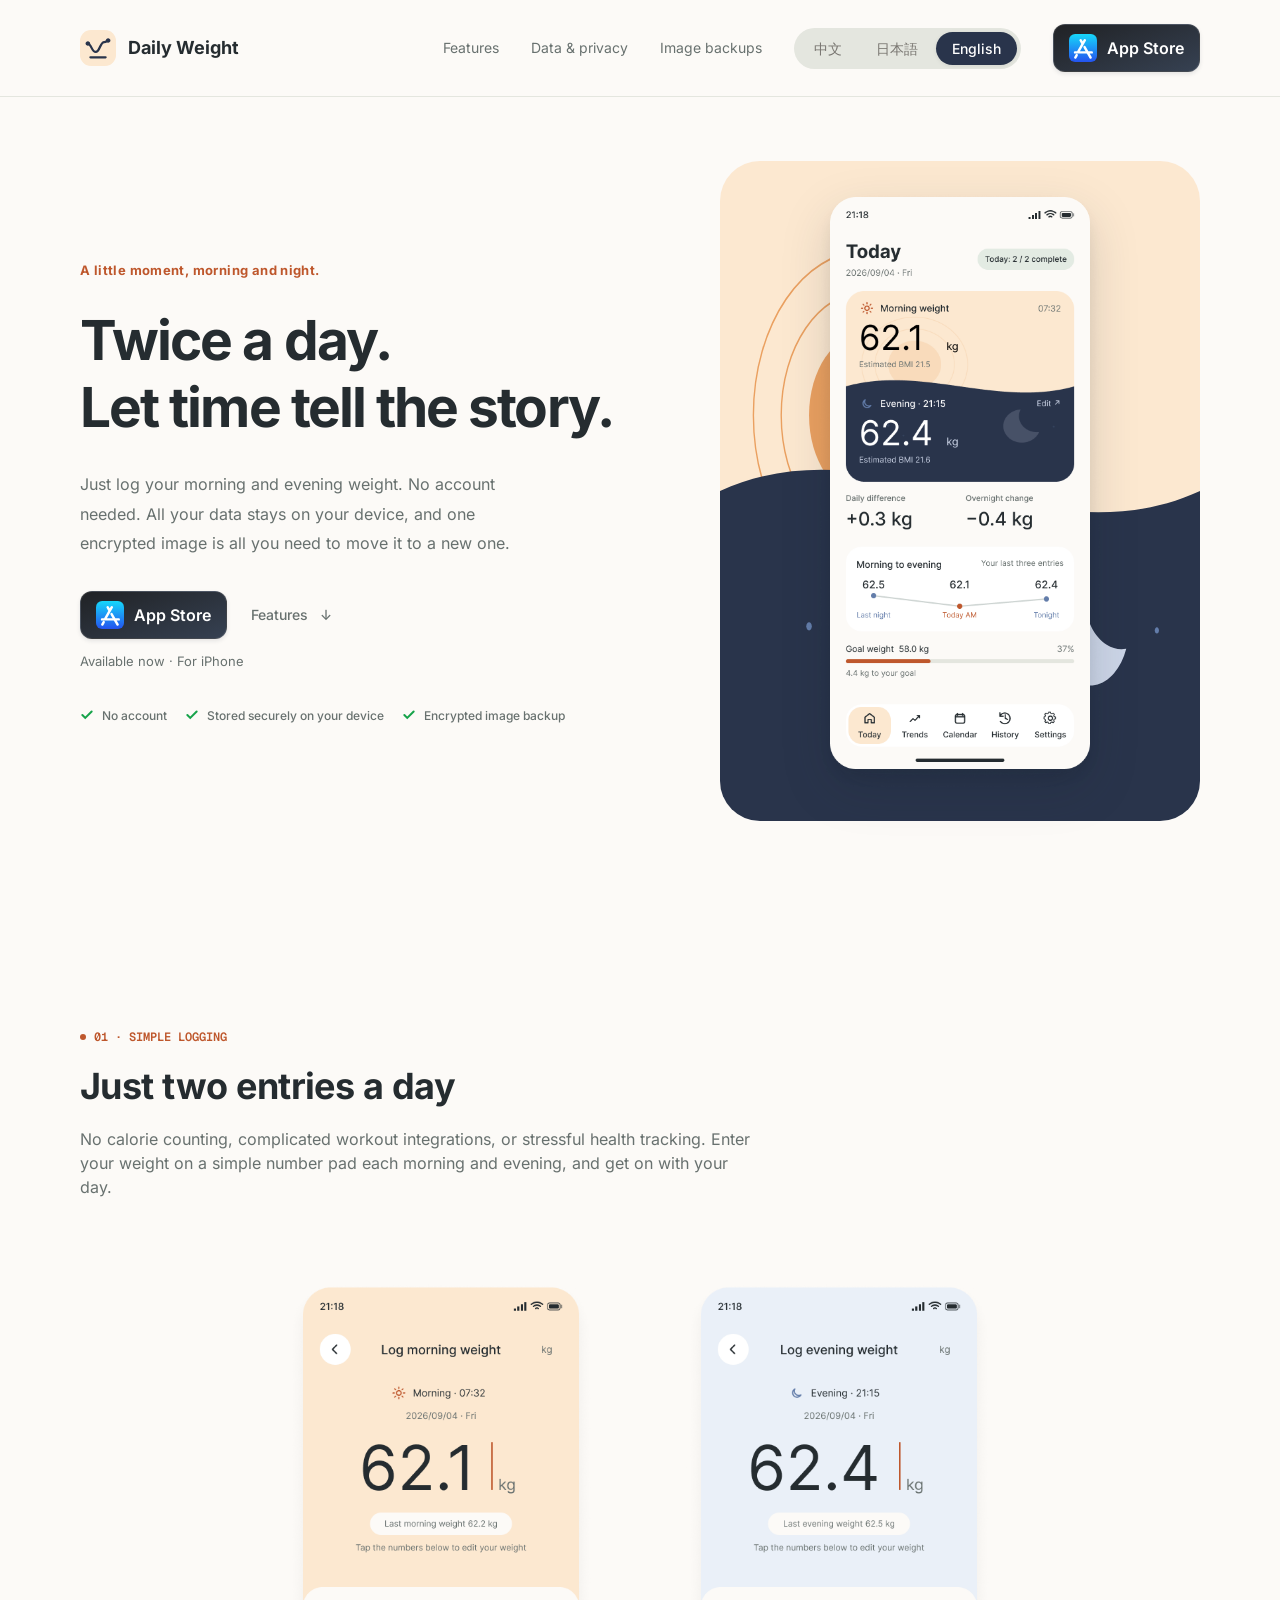
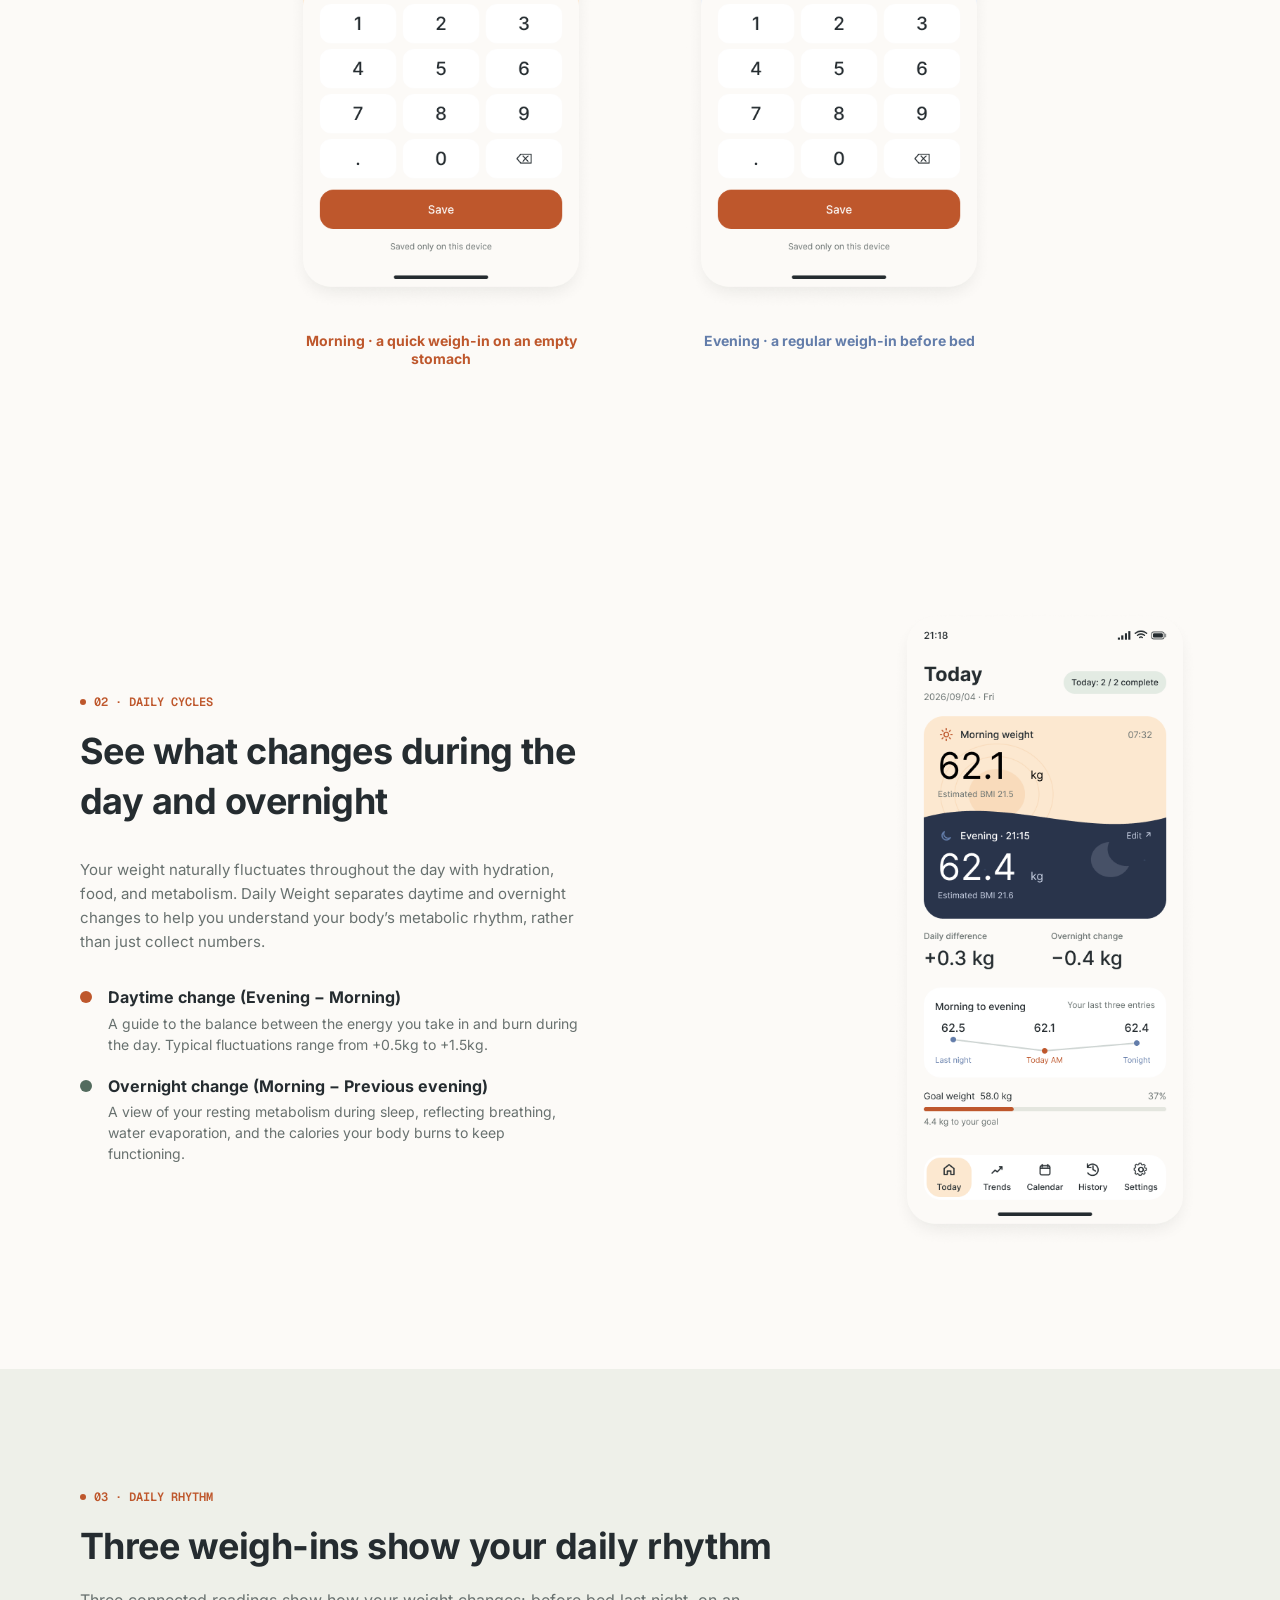
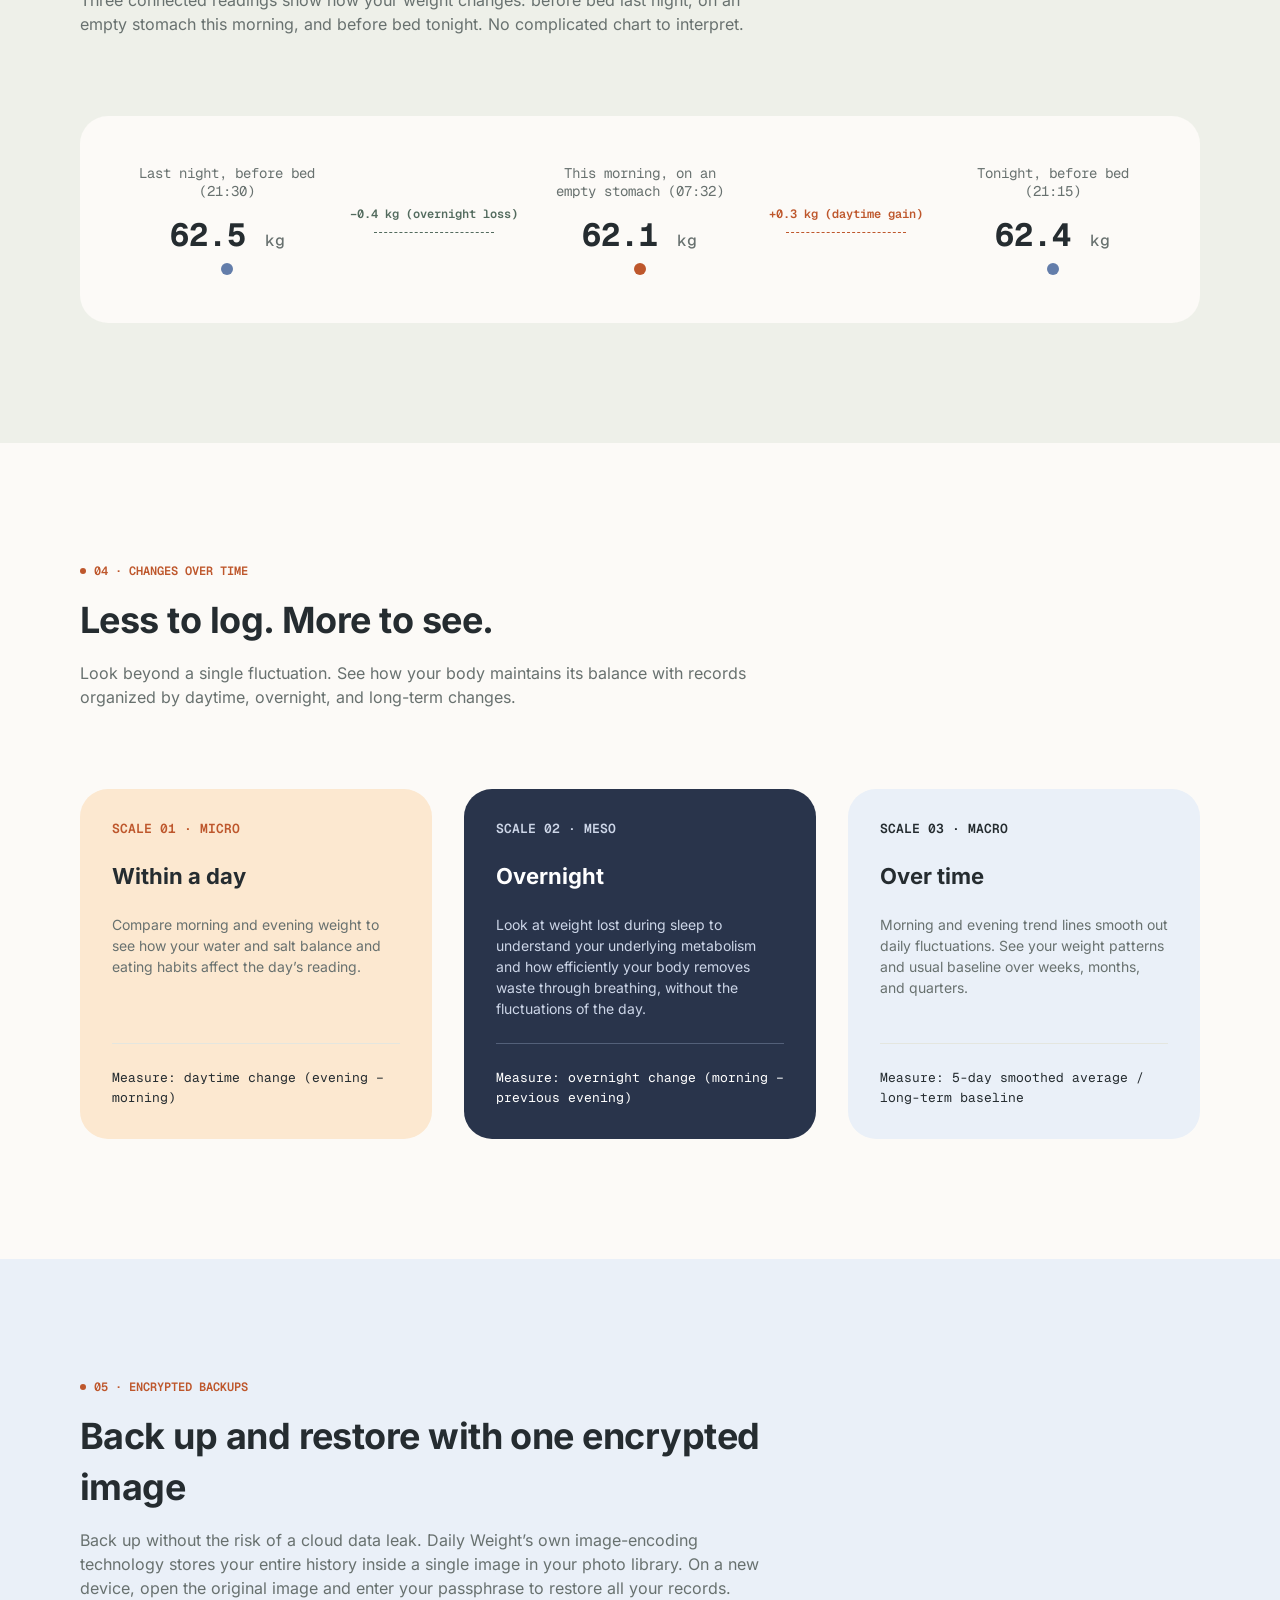
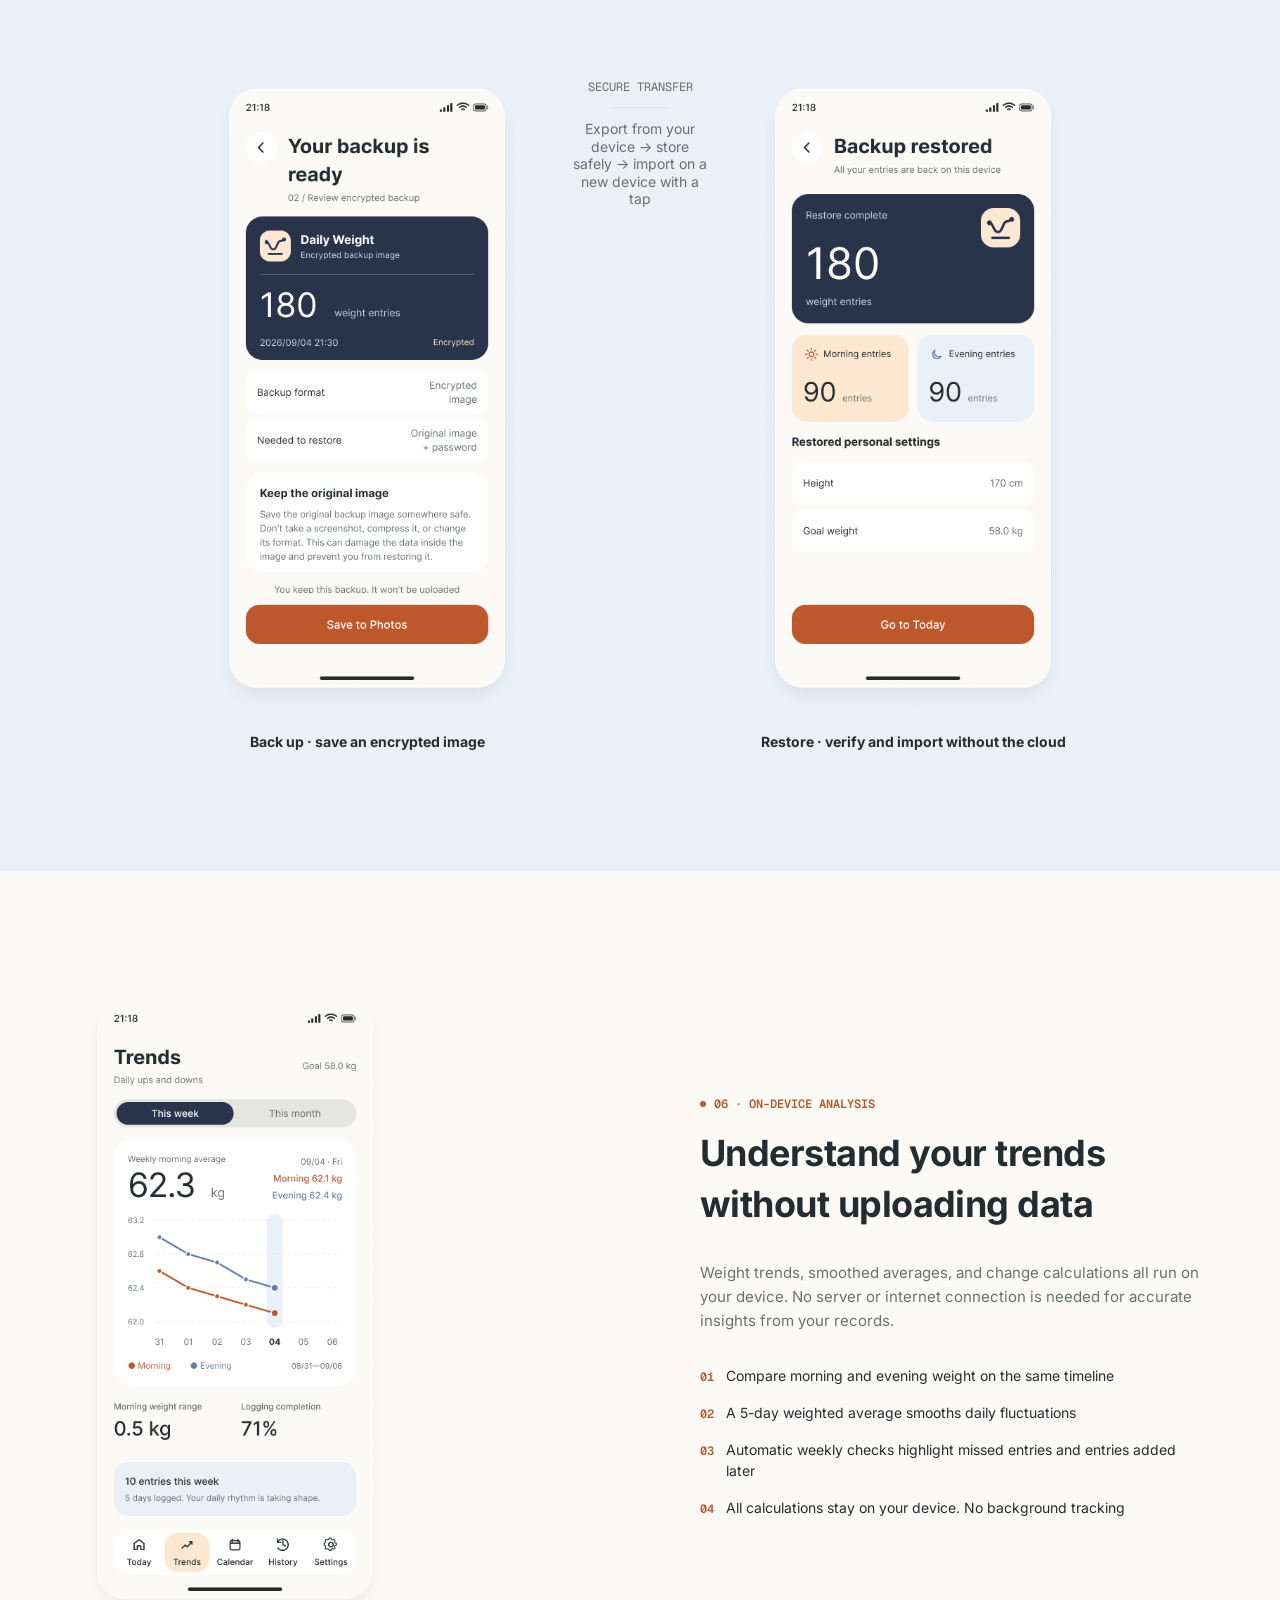
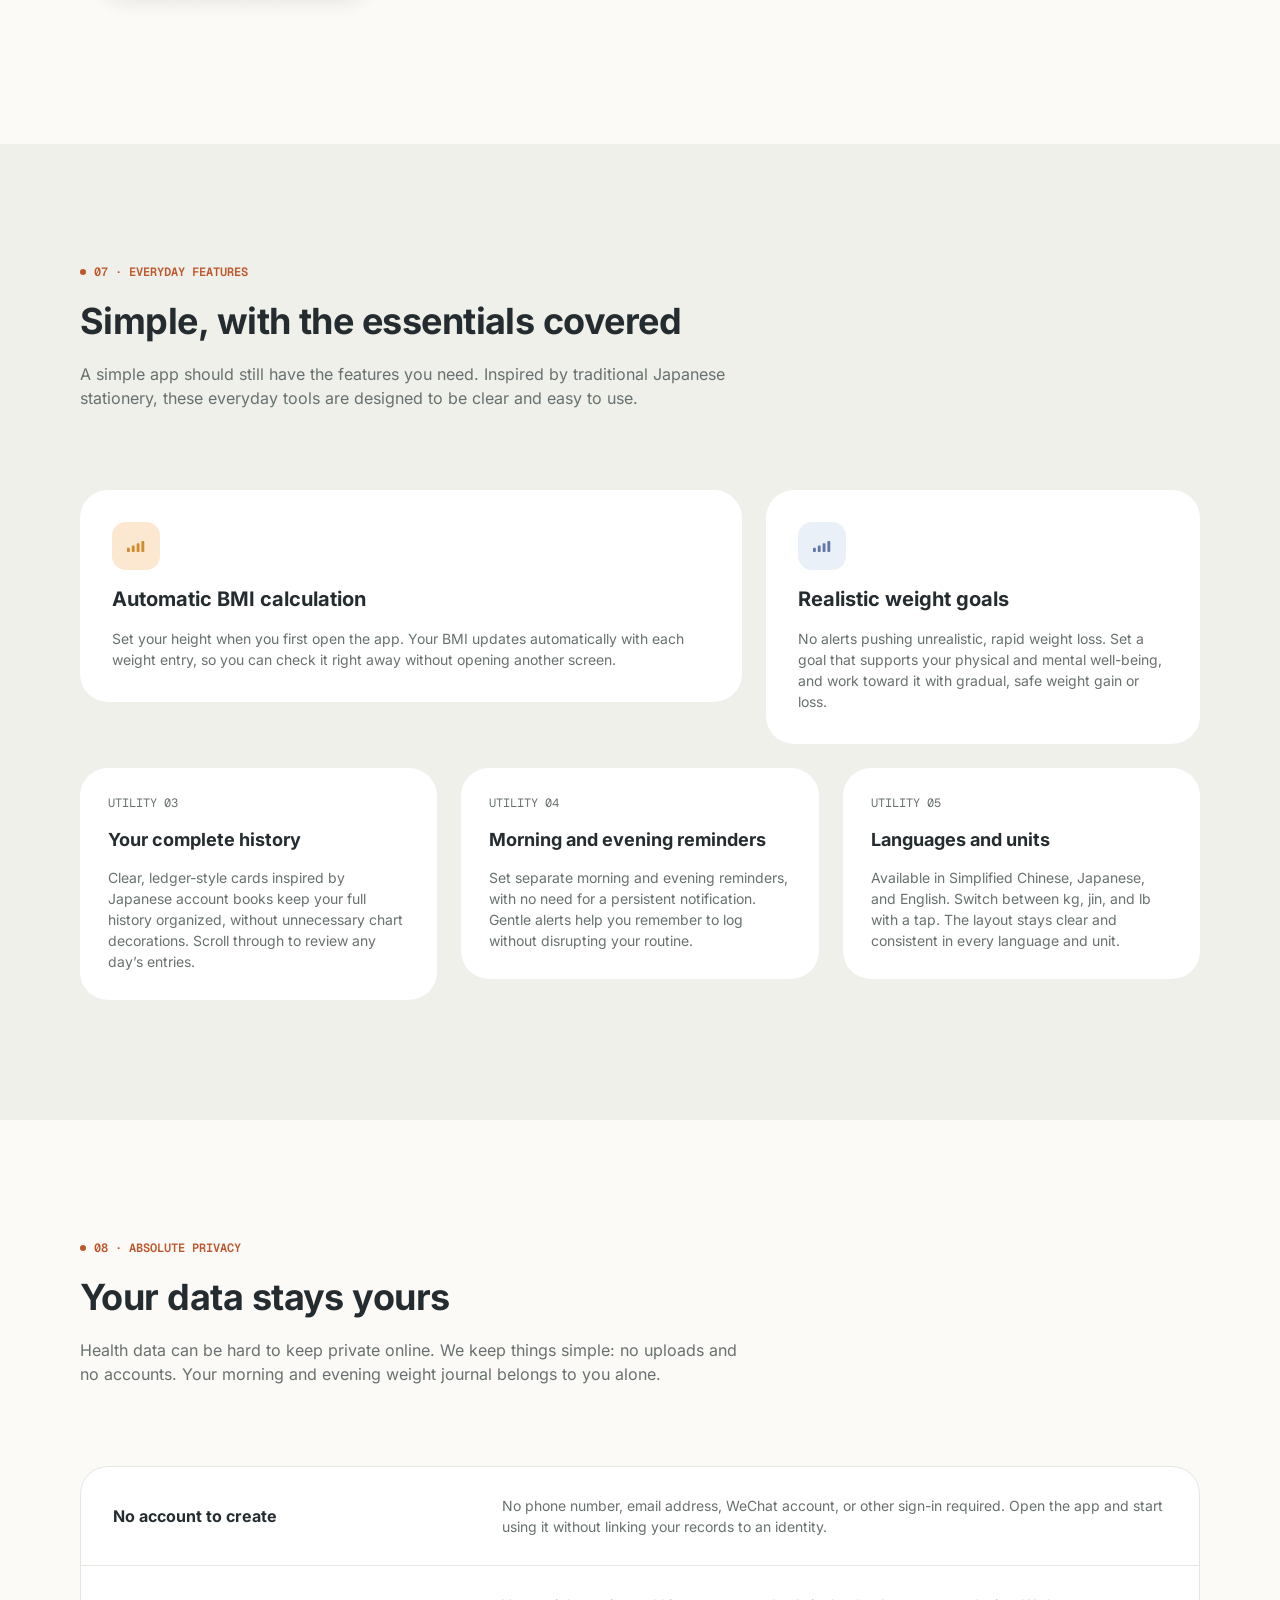
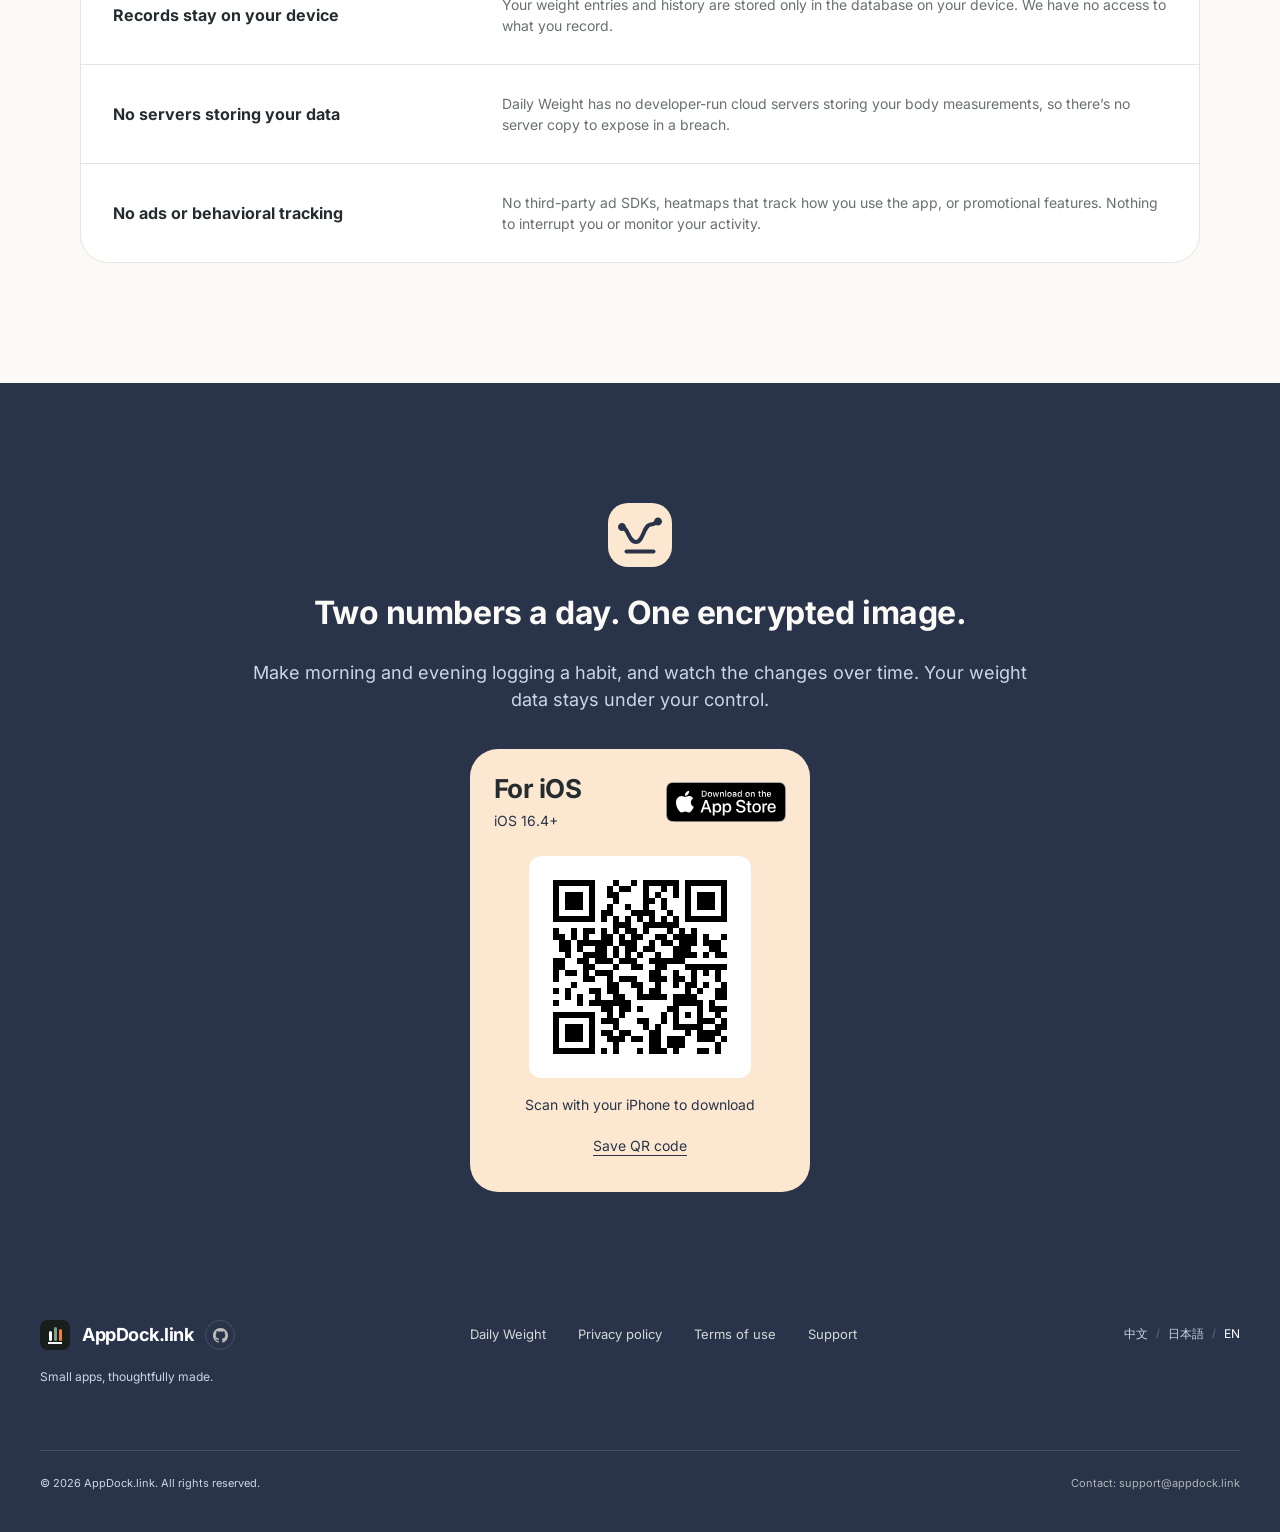
==== commit cda43df2: "更新二维码" ====
--- a/dailyWeight/index.html
+++ b/dailyWeight/index.html
@@ -89,12 +89,15 @@
             English
           </button>
         </div>
-        <span
-          data-i18n="common.comingSoon"
-          class="nav-status"
-          aria-disabled="true"
-          >即将公开</span
+        <a
+          class="app-store-button nav-download"
+          href="#download"
+          aria-label="查看 App Store 下载二维码"
+          data-i18n-aria-label="download.qrLinkLabel"
         >
+          <img src="./assets/icons/app-store.svg" alt="" width="28" height="28" />
+          <span lang="en">App Store</span>
+        </a>
       </div>
     </header>
     <main id="main">
@@ -111,7 +114,19 @@
             <p data-i18n="hero.intro" class="hero-description">
               只记录晨重和晚重，无需注册账号。核心数据完全保存在本机，换设备时用一张加密图片即可完成迁移。
             </p>
-            <a class="hero-link" href="#features"><span data-i18n="nav.features">核心功能</span><span aria-hidden="true">↓</span></a>
+            <div class="hero-actions">
+              <a
+                class="app-store-button"
+                href="#download"
+                aria-label="查看 App Store 下载二维码"
+                data-i18n-aria-label="download.qrLinkLabel"
+              >
+                <img src="./assets/icons/app-store.svg" alt="" width="28" height="28" />
+                <span lang="en">App Store</span>
+              </a>
+              <a class="hero-link" href="#features"><span data-i18n="nav.features">核心功能</span><span aria-hidden="true">↓</span></a>
+            </div>
+            <p class="download-availability" data-i18n="download.availability">现已上架 · 适用于 iPhone</p>
             <ul class="trust-signals">
               <li>
                 <img
@@ -471,6 +486,49 @@
           <p data-i18n="closing.intro">
             朝夕有序，静观变化。你的身体数据始终牢牢掌握在你自己手中。
           </p>
+          <div class="download-card" id="download" tabindex="-1" role="group" aria-labelledby="download-title">
+            <div class="download-card-header">
+              <div>
+                <h3 id="download-title" lang="en">For iOS</h3>
+                <p class="download-requirements" lang="en">iOS 16.4+</p>
+              </div>
+              <a
+                class="app-store-badge-link"
+                href="https://apps.apple.com/app/id6807597885"
+                aria-label="前往 App Store 下载"
+                data-i18n-aria-label="download.storeLinkLabel"
+              >
+                <img
+                  class="app-store-badge"
+                  src="./assets/images/app-store-badge.svg"
+                  width="120"
+                  height="40"
+                  alt=""
+                  loading="lazy"
+                  decoding="async"
+                />
+              </a>
+            </div>
+            <figure class="download-code">
+              <img
+                class="download-qr"
+                src="./assets/images/app-store-qr.png?v=global"
+                width="222"
+                height="222"
+                alt="朝夕体重的 App Store 下载二维码"
+                data-i18n-alt="download.qrAlt"
+                loading="lazy"
+                decoding="async"
+              />
+              <figcaption class="download-instruction" data-i18n="download.qrCaption">用 iPhone 扫码下载</figcaption>
+            </figure>
+            <a
+              class="download-save"
+              href="./assets/images/app-store-qr.png?v=global"
+              download="daily-weight-app-store-qr.png"
+              data-i18n="download.saveQr"
+            >保存二维码</a>
+          </div>
         </div>
       </section>
     </main>
--- a/dailyWeight/styles.css
+++ b/dailyWeight/styles.css
@@ -219,16 +219,36 @@
 .main-nav a:hover {
   color: var(--ink);
 }
-.nav-status {
-  padding: 8px 16px;
-  flex-shrink: 0;
-  border-radius: 6px;
-  color: var(--paper);
-  background: var(--ink);
-  font-size: 13px;
-  font-weight: 700;
-  line-height: 16px;
+.app-store-button {
+  display: inline-flex;
+  flex: 0 0 auto;
+  align-items: center;
+  justify-content: center;
+  gap: 10px;
+  padding: 9px 15px;
+  border: 1px solid rgb(255 255 255 / 12%);
+  border-radius: 12px;
+  color: var(--white);
+  background: linear-gradient(160deg, #202225, #364152);
+  box-shadow: 0 2px 4px rgb(20 29 45 / 10%);
+  font-family: var(--font-latin);
+  font-size: 16px;
+  font-weight: 600;
+  line-height: 24px;
   white-space: nowrap;
+  transition: box-shadow 160ms ease;
+}
+.app-store-button img {
+  width: 28px;
+  height: 28px;
+  flex: 0 0 auto;
+}
+.app-store-button:hover {
+  background: linear-gradient(160deg, #2d3035, #424f65);
+  box-shadow: 0 4px 12px rgb(20 29 45 / 18%);
+}
+.app-store-button:active {
+  box-shadow: none;
 }
 
 .hero,
@@ -270,6 +290,19 @@
   font-size: 16px;
   line-height: 1.6;
 }
+.hero-actions {
+  display: flex;
+  align-items: center;
+  flex-wrap: wrap;
+  gap: 16px 24px;
+  margin-top: 32px;
+}
+.download-availability {
+  margin-top: 12px;
+  color: var(--muted);
+  font-size: 13px;
+  line-height: 1.6;
+}
 .trust-signals {
   display: flex;
   align-items: center;
@@ -657,6 +690,85 @@
   font-size: 18px;
   line-height: 1.5;
 }
+.download-card {
+  width: 340px;
+  max-width: 100%;
+  margin: 36px auto 0;
+  padding: 24px;
+  color: var(--night);
+  background: var(--morning-soft);
+  border-radius: 28px;
+  text-align: center;
+  scroll-margin-block: 32px;
+}
+.download-card-header {
+  display: flex;
+  align-items: center;
+  justify-content: space-between;
+  gap: 16px;
+  text-align: left;
+}
+.download-card h3 {
+  font-family: var(--font-latin);
+  font-size: 26px;
+  font-weight: 700;
+  line-height: 1.2;
+  letter-spacing: -0.02em;
+}
+.closing .download-requirements {
+  margin: 6px 0 0;
+  color: var(--night);
+  font-family: var(--font-latin);
+  font-size: 14px;
+  line-height: 22px;
+}
+.download-code {
+  margin-top: 24px;
+}
+.download-qr {
+  width: 222px;
+  height: 222px;
+  margin-inline: auto;
+  border-radius: 12px;
+  background: var(--white);
+}
+.app-store-badge-link {
+  display: inline-flex;
+  flex-shrink: 0;
+  padding-block: 2px;
+  border-radius: 6px;
+}
+.app-store-badge-link:hover {
+  box-shadow: 0 2px 8px rgb(41 52 75 / 20%);
+}
+.app-store-badge {
+  width: 120px;
+  height: auto;
+  flex-shrink: 0;
+}
+.download-instruction {
+  margin-top: 16px;
+  color: var(--night);
+  font-size: 14px;
+  line-height: 1.6;
+}
+.download-save {
+  display: inline-flex;
+  align-items: center;
+  justify-content: center;
+  margin-top: 8px;
+  padding: 10px 16px;
+  color: var(--night);
+  border-radius: 12px;
+  font-size: 14px;
+  line-height: 24px;
+  text-decoration: underline;
+  text-underline-offset: 4px;
+  transition: background 160ms ease;
+}
+.download-save:hover {
+  background: var(--paper);
+}
 
 /* Exported app screens retain their own text and layout in each language. */
 .app-screen {
@@ -716,7 +828,7 @@
     grid-column: 2;
     grid-row: 1;
   }
-  .nav-status {
+  .nav-download {
     grid-column: 3;
     grid-row: 1;
   }
@@ -807,8 +919,17 @@
   .product-brand {
     gap: 8px;
   }
-  .nav-status {
-    display: none;
+  .nav-download {
+    grid-column: 2;
+    grid-row: 1;
+  }
+  .header-inner .language-switcher {
+    grid-column: 1 / -1;
+    grid-row: 2;
+    justify-self: start;
+  }
+  .main-nav {
+    grid-row: 3;
   }
   .split-layout,
   .trends-layout {
@@ -952,12 +1073,14 @@
   .main-nav a {
     font-size: 12px;
   }
-  .nav-status {
-    display: block;
-    grid-column: 2;
-    grid-row: 1;
-    font-size: 12px;
-    padding-inline: 12px;
+  .nav-download {
+    gap: 8px;
+    padding-inline: 11px;
+    font-size: 14px;
+  }
+  .nav-download img {
+    width: 24px;
+    height: 24px;
   }
   .utility-grid {
     grid-template-columns: 1fr;
@@ -992,6 +1115,11 @@
     font-size: 15px;
   }
 }
+@media (max-width: 400px) {
+  .download-card {
+    padding: 20px;
+  }
+}
 @media (max-width: 359px) {
   h1 {
     font-size: 32px;
@@ -1028,14 +1156,13 @@
 /* Website compositions using the app's paper, peach and night palette. */
 .site-header { border-bottom: 1px solid var(--border); }
 .product-brand img { width: 36px; height: 36px; border-radius: 11px; }
-.nav-status { color: var(--night); background: var(--morning-soft); border-radius: 999px; padding: 12px 18px; }
 .hero { padding-block: 64px 88px; }
 .hero-inner { grid-template-columns: minmax(0, 1fr) minmax(0, 480px); gap: 64px; }
 .hero-tag { padding: 0; color: var(--morning); background: transparent; border: 0; font-size: 13px; line-height: 1.6; letter-spacing: .03em; }
 h1 { margin-top: 24px; font-size: clamp(38px, 4.3vw, 58px); line-height: 1.23; white-space: pre-line; letter-spacing: -.035em; }
 .hero-description { max-width: 460px; margin-top: 28px; line-height: 1.85; }
-.hero-link { display: inline-flex; align-items: center; gap: 32px; margin-top: 32px; padding: 14px 24px; border-radius: 20px; color: white; background: var(--morning); font-size: 14px; font-weight: 500; transition: background 160ms ease; }
-.hero-link:hover { background: #9e4521; }
+.hero-link { display: inline-flex; align-items: center; gap: 12px; padding-block: 12px; color: var(--muted); font-size: 14px; font-weight: 500; transition: color 160ms ease; }
+.hero-link:hover { color: var(--morning); }
 .trust-signals { gap: 14px 18px; margin-top: 26px; }
 .trust-signals li { font-size: 12px; }
 .trust-signals li + li { border: 0; padding-left: 0; }
@@ -1086,5 +1213,7 @@
   .privacy-table > div { padding: 24px; }
 }
 @media (prefers-reduced-motion: reduce) {
-  .hero-link { transition: none; }
-}
+  .hero-link,
+  .app-store-button,
+  .download-save { transition: none; }
+}
